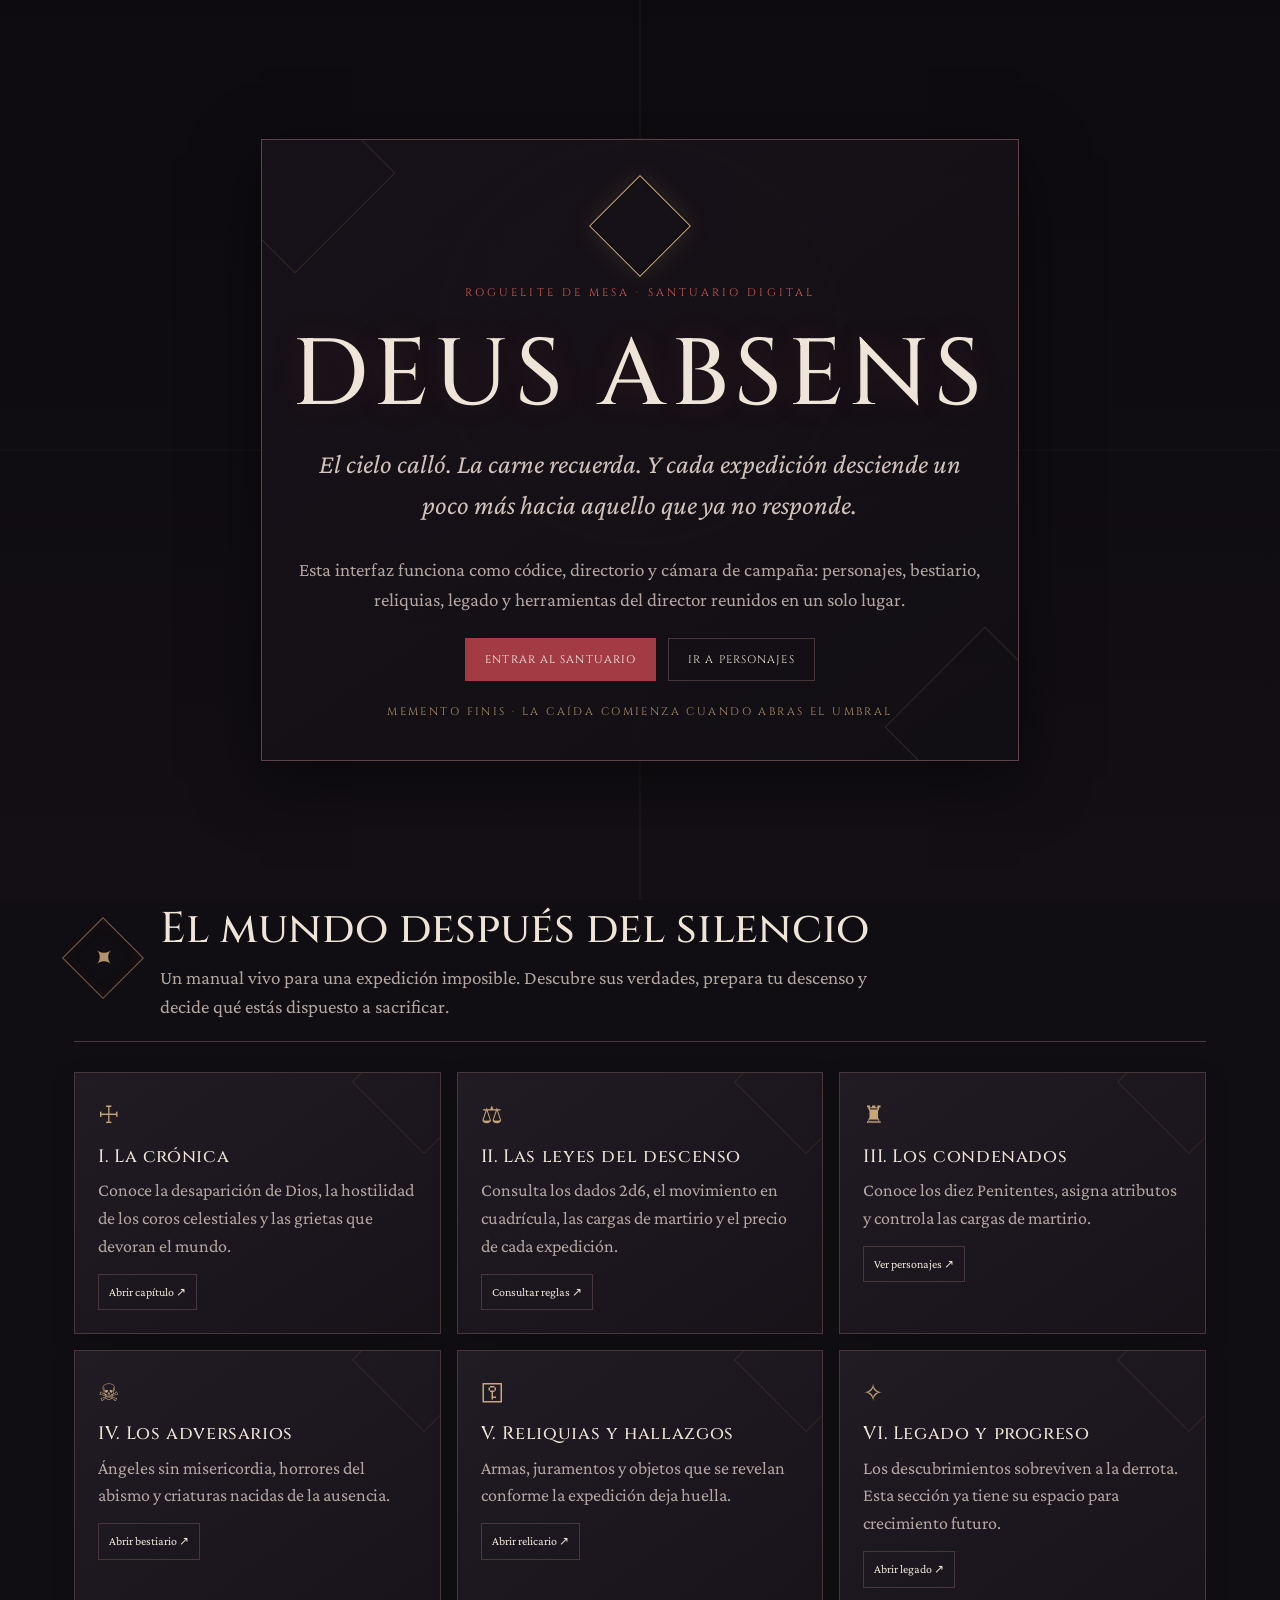
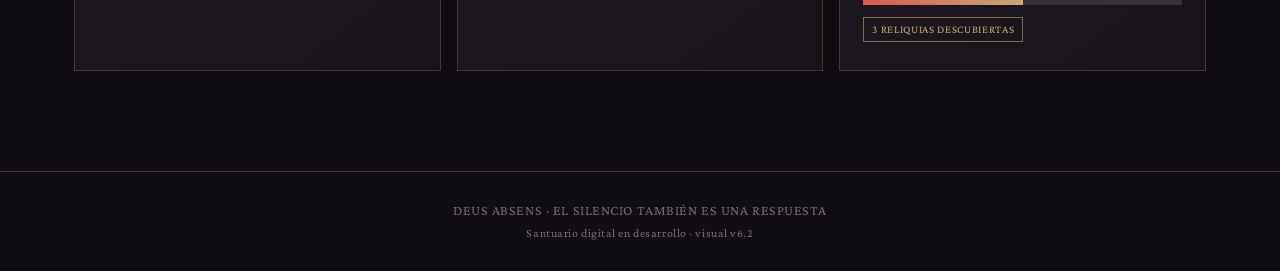
==== index.html @ 13ba9166 "Add files via upload" ====
<!DOCTYPE html>
<html lang="es">
<head>
<meta charset="utf-8">
<meta name="viewport" content="width=device-width, initial-scale=1">
<meta name="theme-color" content="#100e12">
<title>DEUS ABSENS — Santuario digital</title>
<link rel="stylesheet" href="./assets/css/style.css">
</head>
<body>
<div class="splash-gate open" id="splashGate" aria-hidden="false">
  <div class="splash-noise"></div>
  <div class="splash-core">
    <div class="splash-mark">✦</div>
    <div class="eyebrow">Roguelite de mesa · Santuario digital</div>
    <h1>DEUS ABSENS</h1>
    <p class="subtitle">El cielo calló. La carne recuerda. Y cada expedición desciende un poco más hacia aquello que ya no responde.</p>
    <p class="splash-copy">Esta interfaz funciona como códice, directorio y cámara de campaña: personajes, bestiario, reliquias, legado y herramientas del director reunidos en un solo lugar.</p>
    <div class="splash-actions">
      <button class="btn" data-enter-app="inicio">Entrar al santuario</button>
      <button class="btn secondary" data-enter-app="personajes">Ir a personajes</button>
    </div>
    <div class="splash-foot">MEMENTO FINIS · La caída comienza cuando abras el umbral</div>
  </div>
</div>

<header class="topbar">
  <div class="top-inner">
    <a class="brand" href="#" aria-label="Volver al inicio" data-goto="inicio"><span class="brand-mark"><span>✦</span></span> DEUS ABSENS</a>
    <div class="top-meta"><span class="top-pill">Santuario digital</span><span class="top-pill muted-pill">Versión visual v6.2</span></div>
    <nav class="nav" aria-label="Navegación principal">
      <button class="active" data-section="inicio"><span class="nav-glyph" aria-hidden="true">✦</span><span class="nav-label">Inicio</span></button>
      <button data-section="historia"><span class="nav-glyph" aria-hidden="true">❦</span><span class="nav-label">Crónica</span></button>
      <button data-section="reglas"><span class="nav-glyph" aria-hidden="true">⚖</span><span class="nav-label">Reglas</span></button>
      <button data-section="personajes"><span class="nav-glyph" aria-hidden="true">♜</span><span class="nav-label">Personajes</span></button>
      <button data-section="enemigos"><span class="nav-glyph" aria-hidden="true">☠</span><span class="nav-label">Enemigos</span></button>
      <button data-section="expedicion"><span class="nav-glyph" aria-hidden="true">⤳</span><span class="nav-label">Expedición</span></button>
      <button data-section="zonas"><span class="nav-glyph" aria-hidden="true">◇</span><span class="nav-label">Zonas</span></button>
      <button data-section="encuentro"><span class="nav-glyph" aria-hidden="true">⚙</span><span class="nav-label">Director</span></button>
      <button data-section="progreso"><span class="nav-glyph" aria-hidden="true">⟁</span><span class="nav-label">Legado</span></button>
      <button data-section="objetos"><span class="nav-glyph" aria-hidden="true">⚿</span><span class="nav-label">Reliquias</span></button>
      <button data-section="creditos"><span class="nav-glyph" aria-hidden="true">✧</span><span class="nav-label">Créditos</span></button>
    </nav>
  </div>
</header>

<section class="hero" id="hero">
  <div class="sigils"></div>
  <div class="hero-content">
    <div class="eyebrow">Manual de campaña · Roguelite de mesa</div>
    <h1>DEUS ABSENS</h1>
    <p class="subtitle">El cielo ha quedado vacío. El infierno ya no conoce sus fronteras. Y la humanidad todavía se atreve a buscar.</p>
    <div class="hero-rule">✦ &nbsp; MEMENTO FINIS &nbsp; ✦</div>
    <div class="actions">
      <button class="btn" data-goto="historia">Leer la crónica</button>
      <button class="btn secondary" data-goto="personajes">Elegir personaje</button>
    </div>
  </div>
  <div class="hero-panels">
    <div class="hero-panel">
      <span class="tag gold">Estado</span>
      <h3>Manual vivo</h3>
      <p>El santuario digital sigue creciendo: combate, legado, zonas, bestiario y menús estructurales ya tienen un lugar propio.</p>
    </div>
    <div class="hero-panel">
      <span class="tag">En desarrollo</span>
      <h3>Próximos sistemas</h3>
      <p>Progreso por jugador, expediciones, códigos, versiones redimidas, utilidades del director y menú de campaña.</p>
    </div>
  </div>
</section>

<div id="appStatus" class="app-status" role="alert" hidden></div>
<main>
  <section class="section active" id="inicio">
    <div class="section-head"><div><div class="kicker">Antes de descender</div><h2>El mundo después del silencio</h2><p class="lead">Un manual vivo para una expedición imposible. Descubre sus verdades, prepara tu descenso y decide qué estás dispuesto a sacrificar.</p></div></div>
    <div class="grid">
      <article class="card"><div class="symbol">☩</div><h3>I. La crónica</h3><p>Conoce la desaparición de Dios, la hostilidad de los coros celestiales y las grietas que devoran el mundo.</p><button class="small" data-goto="historia">Abrir capítulo ↗</button></article>
      <article class="card"><div class="symbol">⚖</div><h3>II. Las leyes del descenso</h3><p>Consulta los dados 2d6, el movimiento en cuadrícula, las cargas de martirio y el precio de cada expedición.</p><button class="small" data-goto="reglas">Consultar reglas ↗</button></article>
      <article class="card"><div class="symbol">♜</div><h3>III. Los condenados</h3><p>Conoce los diez Penitentes, asigna atributos y controla las cargas de martirio.</p><button class="small" data-goto="personajes">Ver personajes ↗</button></article>
      <article class="card"><div class="symbol">☠</div><h3>IV. Los adversarios</h3><p>Ángeles sin misericordia, horrores del abismo y criaturas nacidas de la ausencia.</p><button class="small" data-goto="enemigos">Abrir bestiario ↗</button></article>
      <article class="card"><div class="symbol">⚿</div><h3>V. Reliquias y hallazgos</h3><p>Armas, juramentos y objetos que se revelan conforme la expedición deja huella.</p><button class="small" data-goto="objetos">Abrir relicario ↗</button></article>
      <article class="card"><div class="symbol">✧</div><h3>VI. Legado y progreso</h3><p>Los descubrimientos sobreviven a la derrota. Esta sección ya tiene su espacio para crecimiento futuro.</p><button class="small" data-goto="progreso">Abrir legado ↗</button><div class="progress-wrap"><div class="progress" id="homeProgress"></div></div><span id="homeProgressText" class="tag gold">0 reliquias descubiertas</span></article>
    </div>
  </section>

  <section class="section" id="historia">
    <div class="section-head"><div><div class="kicker">Capítulo I · La verdad enterrada</div><h2>La crónica de la ausencia</h2><p class="lead">No hubo trompetas. No hubo juicio final. Solo un día en que la plegaria no encontró a nadie al otro lado.</p></div></div>
    <div class="columns">
      <div class="prose">
        <p class="quote">«El cielo no cayó. Simplemente dejó de responder».</p>
        <p>Al principio, los templos siguieron llenos. Las velas ardían, las campanas sonaban y los sacerdotes pronunciaban las mismas palabras de siempre. Pero las respuestas dejaron de llegar. Los milagros se apagaron uno tras otro, como estrellas al amanecer.</p>
        <p>Después vino el odio. Los ángeles, privados de la presencia que daba sentido a su existencia, volvieron sus rostros contra la humanidad. Para ellos, los mortales eran una especie defectuosa: demasiado frágil para custodiar la creación y demasiado orgullosa para aceptar su final.</p>
        <p>Las puertas del Infierno se abrieron en lugares donde la realidad era más débil: bajo hospitales, en criptas olvidadas, en ciudades que habían rezado demasiado tarde. Algo antiguo cruzó el umbral. Algo que no necesitaba permiso.</p>
        <p>Ahora, los supervivientes buscan a Dios. Algunos quieren suplicarle que regrese; otros, exigir respuestas; unos pocos desean ocupar el trono vacío. Nadie sabe si Dios está perdido, muerto, escondido… o si se marchó por voluntad propia.</p>
      </div>
      <aside class="card">
        <div class="kicker">Las tres heridas del mundo</div>
        <h3>El Cielo</h3><p>Los coros celestiales han convertido la obediencia en una forma de exterminio. Su luz revela la culpa y quema la carne.</p>
        <span class="tag">Orden sin piedad</span>
        <hr style="border:0;border-top:1px solid var(--line);margin:20px 0">
        <h3>El Infierno</h3><p>Una frontera rota por la que ascienden pactos, hambre y criaturas que no deberían tener nombre.</p>
        <span class="tag">Hambre sin fondo</span>
        <hr style="border:0;border-top:1px solid var(--line);margin:20px 0">
        <h3>La Tierra</h3><p>Ciudades santificadas por el miedo, caminos que cambian y comunidades obligadas a escoger qué monstruo tolerar.</p>
        <span class="tag gold">Esperanza precaria</span>
      </aside>
    </div>
    <div class="card" style="margin-top:18px"><div class="kicker">La pregunta central</div><h3>¿Qué harás si encuentras a Dios?</h3><p>El manual puede describir el mundo, pero la respuesta pertenece a quienes se atrevan a atravesarlo.</p></div>
  </section>

  <section class="section" id="reglas">
    <div class="section-head"><div><div class="kicker">Capítulo II · Sobrevivir al descenso</div><h2>Reglas fundamentales</h2><p class="lead">Una base táctica para expediciones letales. Aquí se concentran las reglas aprobadas y los sistemas en crecimiento.</p></div></div>
    <ol class="rule-list">
      <li><div><strong>Prepara la expedición.</strong><br><span style="color:var(--muted)">El grupo elige personajes, equipa reliquias disponibles y fija un objetivo para el descenso.</span></div></li>
      <li><div><strong>Explora por etapas.</strong><br><span style="color:var(--muted)">Cada zona presenta un encuentro, una decisión, un hallazgo o una amenaza. El director describe el riesgo antes de pedir una acción.</span></div></li>
      <li><div><strong>Resuelve las acciones.</strong><br><span style="color:var(--muted)">Cuando el resultado sea incierto, utiliza la mecánica de prueba que defina tu mesa. Un fallo debe cambiar la situación: cuesta recursos, atrae enemigos o revela una consecuencia.</span></div></li>
      <li><div><strong>Combate con intención.</strong><br><span style="color:var(--muted)">Inicio → movimiento → acción principal → cierre. Ataques con 2d6, movimiento diagonal 2, Defensa 8 + mitad de CENIZA redondeada hacia arriba.</span></div></li>
      <li><div><strong>Puntos Débiles y búsquedas.</strong><br><span style="color:var(--muted)">Los Puntos Débiles pueden estar ocultos, tener resistencia propia y descubrirse mediante CENIZA o DOGMA.</span></div></li>
      <li><div><strong>Caer no es terminar.</strong><br><span style="color:var(--muted)">Al fracasar una expedición, pueden perderse recursos temporales; los descubrimientos permanentes permanecen desbloqueados para futuras partidas.</span></div></li>
    </ol>
    <div class="grid" style="margin-top:24px">
      <article class="card"><div class="symbol">Ⅰ</div><h3>Una expedición</h3><p>Preparación → exploración → encuentros → jefe o retirada → consecuencias.</p></article>
      <article class="card"><div class="symbol">Ⅱ</div><h3>Progreso persistente</h3><p>Las reliquias descubiertas se registran entre partidas. El menú de Legado servirá como centro de progreso.</p></article>
      <article class="card"><div class="symbol">Ⅲ</div><h3>Decisiones irreversibles</h3><p>Tres Santos apócrifos comienzan sellados. Sus costes de desbloqueo y las versiones redimidas siguen en diseño.</p></article>
    </div>
  </section>

  <section class="section" id="personajes">
    <div class="section-head"><div><div class="kicker">Capítulo III · Los que aún caminan</div><h2>Personajes jugables</h2><p class="lead">Consulta los diez Santos penitentes, distribuye +3, +2, +1 y +0, y controla PV, Estigma y cargas de martirio.</p></div></div>
    <div class="toolbar"><input id="characterSearch" class="search" placeholder="Buscar personaje o habilidad…" aria-label="Buscar personaje"><select id="characterFilter" class="filter" aria-label="Filtrar personajes"><option value="all">Todos</option><option value="available">Desbloqueados</option><option value="locked">Sellados</option><option value="chosen">Personaje elegido</option></select></div>
    <div id="characterSheetPanel"></div>
    <div class="grid" id="characterGrid"></div>
  </section>

  <section class="section" id="enemigos">
    <div class="section-head"><div><div class="kicker">Capítulo IV · El bestiario</div><h2>Los que aguardan</h2><p class="lead">Fichas de enemigos con estadísticas provisionales, ataques simples y múltiples, habilidades y movimiento propio.</p></div></div>
    <div class="toolbar"><input id="enemySearch" class="search" placeholder="Buscar criatura…" aria-label="Buscar enemigo"><select id="enemyFilter" class="filter" aria-label="Filtrar enemigos"><option value="all">Todas las categorías</option><option value="Celestial">Celestiales</option><option value="Infernal">Infernales</option><option value="Umbral">Umbrales</option></select></div>
    <div class="grid" id="enemyGrid"></div>
  </section>

  <section class="section" id="expedicion">
    <div class="section-head"><div><div class="kicker">Capítulo V · Antes de cruzar el umbral</div><h2>Preparar el descenso</h2><p class="lead">Una vista de preparación para reunir a la mesa. El director conserva el control narrativo y los sistemas de campaña aún en desarrollo se distinguen con claridad.</p></div></div>
    <div class="mission-banner" aria-label="Estado de preparación de expedición">
      <div class="mission-heading"><span class="overline">ARCHIVO DE EXPEDICIÓN / 001</span><h3>La víspera del descenso</h3><p>Un grupo, una ruta, un destino incierto. Consulta qué tienes preparado antes de empezar tu sesión física.</p></div>
      <div class="mission-emblem" aria-hidden="true">⤳<small>IN ITINERE</small></div>
    </div>
    <div class="hud-row" aria-label="Resumen de preparación">
      <div class="hud-stat"><span class="hud-icon" aria-hidden="true">♜</span><div><span class="hud-label">Penitente elegido</span><strong id="expSelectedName">Ninguno</strong></div></div>
      <div class="hud-stat"><span class="hud-icon" aria-hidden="true">☠</span><div><span class="hud-label">Enemigos en la mesa</span><strong id="expEnemiesCount">0</strong></div></div>
      <div class="hud-stat"><span class="hud-icon" aria-hidden="true">⚿</span><div><span class="hud-label">Reliquias descubiertas</span><strong id="expLootCount">0</strong></div></div>
    </div>
    <div class="section-two-col">
      <article class="card mission-panel">
        <div class="panel-heading"><span class="tag gold">PASO A PASO</span><h3>Ritual de preparación</h3><p>Accesos directos a las herramientas que ya funcionan.</p></div>
        <div class="ritual-steps">
          <div class="ritual-step"><span class="ritual-index">01</span><div><strong>Elegir Penitente</strong><p>Selecciona tu Santo y prepara los atributos de su ficha.</p></div><button class="small" data-goto="personajes">Personajes ↗</button></div>
          <div class="ritual-step"><span class="ritual-index">02</span><div><strong>Revisar reliquias</strong><p>Consulta los hallazgos desbloqueados en este navegador.</p></div><button class="small" data-goto="objetos">Reliquias ↗</button></div>
          <div class="ritual-step"><span class="ritual-index">03</span><div><strong>Preparar enemigos</strong><p>El director puede añadir criaturas a la mesa y controlar sus PV.</p></div><button class="small" data-goto="encuentro">Director ↗</button></div>
        </div>
      </article>
      <aside class="card mission-panel pending-panel">
        <div class="panel-heading"><span class="tag">EN DISEÑO</span><h3>El mapa aún no está escrito</h3><p>La navegación estructural está lista, pero estos sistemas todavía no ejecutan una expedición.</p></div>
        <div class="pending-line"><span class="pending-mark">◇</span><div><strong>Rutas y eventos</strong><span>Recorridos variables bajo el control del director.</span></div></div>
        <div class="pending-line"><span class="pending-mark">✧</span><div><strong>Encuentros procedurales</strong><span>Selección de enemigos basada en zonas, pendiente de desarrollar.</span></div></div>
        <div class="pending-line"><span class="pending-mark">⟁</span><div><strong>Fin de expedición</strong><span>Recompensas, pérdidas y progresión persistente.</span></div></div>
        <button class="small panel-link" data-goto="zonas">Consultar zonas ↗</button>
      </aside>
    </div>
  </section>


  <section class="section" id="zonas">
    <div class="section-head"><div><div class="kicker">Capítulo VI · Geografía del descenso</div><h2>Zonas</h2><p class="lead">Otro menú estructural listo. Aquí podrás registrar biomas, amenazas, reglas ambientales y enemigos frecuentes por zona.</p></div></div>
    <div class="grid">
      <article class="card placeholder-card"><div class="symbol">◈</div><h3>Primer Umbral</h3><p>Espacios todavía cercanos al mundo humano. Amenazas directas, rutas legibles y horrores apenas revelados.</p><span class="coming-tag">Base conceptual</span></article>
      <article class="card placeholder-card"><div class="symbol">✠</div><h3>Recintos Sacrílegos</h3><p>Templos, hospitales, catacumbas o ruinas consagradas que mezclan lo sagrado con lo corrupto.</p><span class="coming-tag">Base conceptual</span></article>
      <article class="card placeholder-card"><div class="symbol">⬣</div><h3>Profundidades</h3><p>Zonas de mayor dificultad narrativa y táctica, donde las reglas del mundo se deforman.</p><span class="coming-tag">Base conceptual</span></article>
    </div>
  </section>

  <section class="section" id="encuentro">
    <div class="section-head"><div><div class="kicker">Herramientas del director · Prototipo</div><h2>Mesa del director</h2><p class="lead">Una mesa de control manual: añade criaturas desde el bestiario, registra sus PV y consulta sus ataques. El director decide objetivos, movimiento y habilidades.</p></div></div>
    <div class="director-banner">
      <div><span class="overline">ARCHIVO RESTRINGIDO · MESA DE COMBATE</span><h3>La voluntad detrás del velo</h3><p>Los enemigos no se mueven solos. No hay IA ni cálculo de rutas. La web registra sus fichas y PV mientras el director conduce el encuentro.</p></div>
      <span class="director-seal" aria-hidden="true">⚙</span>
    </div>
    <div class="hud-row" aria-label="Estado actual de la mesa">
      <div class="hud-stat"><span class="hud-icon" aria-hidden="true">☠</span><div><span class="hud-label">Criaturas añadidas</span><strong id="dirTotal">0</strong></div></div>
      <div class="hud-stat"><span class="hud-icon" aria-hidden="true">✦</span><div><span class="hud-label">En pie</span><strong id="dirStanding">0</strong></div></div>
      <div class="hud-stat"><span class="hud-icon" aria-hidden="true">✠</span><div><span class="hud-label">PV actuales de la mesa</span><strong id="dirHpTotal">0 / 0</strong></div></div>
    </div>
    <div class="director-toolstrip"><div><strong id="encounterCount">0 criaturas en mesa</strong><p>Valores de combate de prueba. Los cambios se guardan solamente en este navegador.</p></div><button class="btn secondary" data-goto="enemigos">+ Añadir desde el bestiario</button></div>
    <div class="grid encounter-grid" id="encounterList"></div>
  </section>


  <section class="section" id="progreso">
    <div class="section-head"><div><div class="kicker">Capítulo VII · Lo que perdura</div><h2>Archivo de Legado</h2><p class="lead">Lo que el grupo ha descubierto hasta ahora en este navegador. Sin confundir los desbloqueos de prueba con el sistema definitivo de Ecos.</p></div></div>
    <div class="legacy-banner"><span class="overline">REGISTRO DE CAMPAÑA · LOCAL</span><h3>La memoria del santuario</h3><p>Las fichas, el Penitente seleccionado y los hallazgos que registraste se conservan en este dispositivo. Los códigos de campaña y la sincronización aún no están implementados.</p></div>
    <div class="hud-row legacy-hud" aria-label="Datos del legado guardados">
      <div class="hud-stat"><span class="hud-icon" aria-hidden="true">♜</span><div><span class="hud-label">Santos disponibles</span><strong id="legacySaints">7 / 10</strong></div></div>
      <div class="hud-stat"><span class="hud-icon" aria-hidden="true">⚿</span><div><span class="hud-label">Reliquias descubiertas</span><strong id="legacyRelics">0 / 6</strong></div></div>
      <div class="hud-stat"><span class="hud-icon" aria-hidden="true">✦</span><div><span class="hud-label">Ficha activa</span><strong id="legacySelected">Sin elegir</strong></div></div>
    </div>
    <div class="section-two-col">
      <article class="card legacy-panel">
        <div class="panel-heading"><span class="tag gold">REGISTROS DISPONIBLES</span><h3>Descubrimientos del grupo</h3><p>Solo se muestran datos que ya existen en el guardado actual.</p></div>
        <div class="progress-block"><div class="progress-label"><span>Santos desbloqueados</span><strong id="legacySaintsPct">70 %</strong></div><div class="progress-track"><div class="progress-fill" id="legacySaintsBar" style="width:70%"></div></div></div>
        <div class="progress-block"><div class="progress-label"><span>Reliquias descubiertas</span><strong id="legacyRelicsPct">0 %</strong></div><div class="progress-track"><div class="progress-fill" id="legacyRelicsBar" style="width:0%"></div></div></div>
        <div class="panel-actions"><button class="small" data-goto="personajes">Revisar Santos ↗</button><button class="small" data-goto="objetos">Abrir relicario ↗</button></div>
      </article>
      <aside class="card legacy-panel pending-panel">
        <div class="panel-heading"><span class="tag">NO IMPLEMENTADO</span><h3>El legado que vendrá</h3></div>
        <div class="pending-line"><span class="pending-mark">⟁</span><div><strong>Ecos Divinos</strong><span>Recurso de progresión de la campaña.</span></div></div>
        <div class="pending-line"><span class="pending-mark">☷</span><div><strong>Códigos de guardado</strong><span>Importación y exportación para grupos sin servidor.</span></div></div>
        <div class="pending-line"><span class="pending-mark">✧</span><div><strong>Versiones redimidas</strong><span>Evoluciones únicas de los Santos aún por definir.</span></div></div>
        <p class="small-note">Los controles de prueba existentes no descuentan Ecos ni completan estas funciones.</p>
      </aside>
    </div>
  </section>


  <section class="section" id="objetos">
    <div class="section-head"><div><div class="kicker">Capítulo VIII · El relicario</div><h2>Objetos y reliquias</h2><p class="lead">Algunos hallazgos esperan en la oscuridad. Otros solo aparecen cuando el mundo reconoce lo que has hecho.</p></div></div>
    <div class="inventory-note"><strong id="relicCount">0 de 6 reliquias</strong> descubiertas. Los objetos bloqueados muestran una condición narrativa de ejemplo; puedes cambiarla en el código para ajustarla a tu campaña.</div>
    <div class="toolbar"><input id="itemSearch" class="search" placeholder="Buscar reliquia…" aria-label="Buscar objeto"><select id="itemFilter" class="filter" aria-label="Filtrar objetos"><option value="all">Todos los objetos</option><option value="unlocked">Descubiertos</option><option value="locked">Bloqueados</option></select></div>
    <div class="grid" id="itemGrid"></div>
  </section>

  <section class="section" id="creditos">
    <div class="section-head"><div><div class="kicker">Capítulo IX · Quién invocó esto</div><h2>Créditos</h2><p class="lead">Una sección formal para reconocer autoría, construcción técnica y estado actual del proyecto.</p></div></div>
    <div class="columns credits-layout">
      <div class="card">
        <div class="kicker">Autoría del proyecto</div>
        <h3>DEUS ABSENS</h3>
        <p><strong>Concepto, universo y dirección creativa:</strong> Autor del proyecto / mesa de juego.</p>
        <p><strong>Diseño del sistema:</strong> desarrollo iterativo de reglas, balance y prototipado.</p>
        <p><strong>Construcción web:</strong> HTML, CSS y JavaScript vanilla.</p>
      </div>
      <div class="card">
        <div class="kicker">Asistencia y prototipo</div>
        <h3>Santuario digital</h3>
        <p><strong>Apoyo de diseño y estructura:</strong> asistencia conversacional para organización del contenido, documentación y prototipos.</p>
        <p><strong>Fuentes:</strong> Cinzel y Crimson Pro.</p>
        <p><strong>Estado:</strong> manual jugable en desarrollo, con menús estructurales listos para crecer.</p>
      </div>
    </div>
    <div class="grid" style="margin-top:18px">
      <article class="card placeholder-card"><div class="symbol">✦</div><h3>Agradecimientos</h3><p>Espacio listo para incluir colaboradores de arte, pruebas, narrativa, comunidad y dirección de juego.</p></article>
      <article class="card placeholder-card"><div class="symbol">⚙</div><h3>Versión del proyecto</h3><p>Visual UI v6.2 · interfaz optimizada, paneles de expedición, legado y dirección de juego.</p></article>
      <article class="card placeholder-card"><div class="symbol">☉</div><h3>Notas</h3><p>Puedes reemplazar fácilmente estos textos por nombres reales cuando quieras publicar una versión más formal.</p></article>
    </div>
  </section>
</main>

<footer class="footer">DEUS ABSENS · EL SILENCIO TAMBIÉN ES UNA RESPUESTA<br><span style="font-size:12px">Santuario digital en desarrollo · visual v6.2</span></footer>

<div class="modal-backdrop" id="modalBackdrop" role="dialog" aria-modal="true" aria-labelledby="modalTitle">
  <div class="modal"><div class="kicker" id="modalKicker">Decisión</div><h3 id="modalTitle">Confirmar</h3><div id="modalBody"></div><div class="modal-actions" id="modalActions"></div></div>
</div>
<div class="toast" id="toast" role="status" aria-live="polite"></div>

<script type="module" src="./assets/js/app.js"></script>
</body>
</html>
---- assets/css/style.css ----
@import url('https://fonts.googleapis.com/css2?family=Cinzel:wght@400;500;600;700;800&family=Crimson+Pro:wght@300;400;500;600&display=swap');
:root{
  --bg:#100e12;
  --bg2:#171219;
  --panel:#19151b;
  --panel2:#211b23;
  --panel3:#261e28;
  --ink:#eee5d8;
  --muted:#b4a6a2;
  --soft:#d9cbc4;
  --red:#a33c42;
  --red2:#d45b55;
  --red3:#7f2832;
  --gold:#c7a779;
  --line:#49363a;
  --line2:#6a4c51;
  --shadow:0 18px 60px #0008;
  --glow:0 0 30px #a33c4233;
}
*{box-sizing:border-box}
html{scroll-behavior:smooth}
body{margin:0;background:var(--bg);color:var(--ink);font-family:'Crimson Pro',Georgia,serif;font-size:19px;line-height:1.55;overflow-x:hidden}
body::before{content:"";position:fixed;inset:0;pointer-events:none;z-index:-3;background:
  radial-gradient(ellipse at 50% 0%,#4c252b35,transparent 55%),
  radial-gradient(ellipse at 80% 20%,#6e31401a,transparent 35%),
  linear-gradient(#100e12ef,#100e12f8),
  repeating-linear-gradient(135deg,#ffffff08 0 1px,transparent 1px 6px);
  opacity:.97}
body::after{content:"";position:fixed;inset:0;pointer-events:none;z-index:-2;background:radial-gradient(circle at center,transparent 35%,#05040688 100%)}
button,a{font:inherit}
button{cursor:pointer}
a{color:inherit;text-decoration:none}

/* Splash / gate */
.splash-gate{position:fixed;inset:0;z-index:120;display:grid;place-items:center;padding:24px;background:linear-gradient(180deg,#0d0b0f 0%,#130f15 100%);opacity:0;visibility:hidden;transition:opacity .55s ease,visibility .55s ease}
.splash-gate.open{opacity:1;visibility:visible}
.splash-gate.closing{opacity:0;visibility:hidden}
.splash-noise{position:absolute;inset:0;background:
  radial-gradient(circle at 50% 38%,#a33c4218 0 18%,transparent 24%),
  radial-gradient(circle at 50% 38%,transparent 0 23%,#c7a77915 23.4% 23.8%,transparent 24.2%),
  linear-gradient(90deg,transparent 49.9%,#c7a77918 50%,transparent 50.1%),
  linear-gradient(0deg,transparent 49.9%,#c7a77918 50%,transparent 50.1%);
  opacity:.75;animation:pulseSigil 12s linear infinite}
.splash-core{position:relative;max-width:860px;text-align:center;padding:50px 30px 40px;border:1px solid #5d4347;background:linear-gradient(145deg,#171219ee,#120f14d8);box-shadow:var(--shadow);overflow:hidden}
.splash-core::before,.splash-core::after{content:"";position:absolute;border:1px solid #c7a77924;pointer-events:none}
.splash-core::before{width:140px;height:140px;left:-38px;top:-38px;transform:rotate(45deg)}
.splash-core::after{width:140px;height:140px;right:-38px;bottom:-38px;transform:rotate(45deg)}
.splash-mark{width:72px;height:72px;border:1px solid var(--gold);display:grid;place-items:center;margin:0 auto 22px;transform:rotate(45deg);color:var(--gold);font-size:26px;box-shadow:0 0 0 1px #000 inset,0 0 26px #c7a77924}
.splash-mark::before{content:"✦";transform:rotate(-45deg)}
.splash-mark{font-size:0}
.splash-copy{max-width:690px;margin:0 auto;color:var(--muted)}
.splash-actions{display:flex;justify-content:center;gap:12px;flex-wrap:wrap;margin-top:24px}
.splash-foot{margin-top:22px;font-family:Cinzel,serif;font-size:11px;letter-spacing:.22em;text-transform:uppercase;color:var(--gold);opacity:.85}

@keyframes pulseSigil{0%,100%{transform:scale(1);opacity:.72}50%{transform:scale(1.02);opacity:.92}}

.topbar{position:sticky;top:0;z-index:60;background:#100e12f2;border-bottom:1px solid var(--line);backdrop-filter:blur(14px)}
.top-inner{max-width:1320px;margin:auto;padding:13px 24px;display:flex;align-items:center;justify-content:space-between;gap:18px;flex-wrap:wrap}
.brand{font-family:Cinzel,serif;letter-spacing:.16em;font-size:15px;font-weight:700;display:flex;align-items:center;gap:12px;white-space:nowrap}
.brand-mark{width:28px;height:28px;border:1px solid var(--gold);display:grid;place-items:center;color:var(--gold);transform:rotate(45deg);font-size:13px;transition:transform .3s ease}
.brand:hover .brand-mark{transform:rotate(45deg) scale(1.06)}
.brand-mark span{transform:rotate(-45deg)}
.top-meta{display:flex;gap:8px;flex-wrap:wrap;align-items:center}
.top-pill{display:inline-flex;align-items:center;padding:6px 10px;border:1px solid #6a4c51;background:#ffffff06;color:var(--gold);font:10px Cinzel,serif;letter-spacing:.14em;text-transform:uppercase}
.muted-pill{color:var(--muted)}
.nav{display:flex;gap:6px;flex-wrap:wrap;justify-content:flex-end}
.nav button{position:relative;background:transparent;border:1px solid transparent;color:var(--muted);padding:8px 11px;font-family:Cinzel,serif;font-size:10px;letter-spacing:.09em;text-transform:uppercase;transition:.2s}
.nav button::after{content:"";position:absolute;left:10px;right:10px;bottom:3px;height:1px;background:var(--gold);transform:scaleX(0);transform-origin:center;transition:transform .22s ease;opacity:.8}
.nav button:hover,.nav button.active{color:var(--ink);border-color:var(--line);background:#ffffff08}
.nav button:hover::after,.nav button.active::after{transform:scaleX(1)}

.hero{min-height:640px;display:grid;place-items:center;text-align:center;padding:90px 24px 70px;position:relative;overflow:hidden;border-bottom:1px solid var(--line)}
.hero::before,.hero::after{content:"";position:absolute;left:50%;top:42%;border:1px solid #a33c4244;border-radius:50%;transform:translate(-50%,-50%);pointer-events:none}
.hero::before{width:min(80vw,760px);aspect-ratio:1}
.hero::after{width:min(62vw,560px);aspect-ratio:1;border-style:dashed;opacity:.65}
.sigils{position:absolute;inset:0;opacity:.22;pointer-events:none;background:
  radial-gradient(circle at 50% 42%,transparent 0 20%,#a33c4210 20.2% 20.4%,transparent 20.6%),
  linear-gradient(90deg,transparent 49.9%,#c7a77925 50%,transparent 50.1%),
  linear-gradient(0deg,transparent 49.9%,#c7a77925 50%,transparent 50.1%);
  animation:pulseSigil 15s linear infinite}
.hero-content{position:relative;z-index:1;max-width:820px}
.hero-panels{position:relative;z-index:1;max-width:1120px;width:100%;display:grid;grid-template-columns:repeat(2,minmax(0,1fr));gap:16px;margin-top:38px}
.hero-panel{background:linear-gradient(145deg,#201922cc,#151116dd);border:1px solid var(--line);padding:18px 20px;text-align:left;box-shadow:0 10px 24px #0003}
.hero-panel h3{margin:8px 0 8px;font-size:18px}
.hero-panel p{color:var(--muted);margin:0;font-size:17px}
.eyebrow{font-family:Cinzel,serif;color:var(--red2);font-size:11px;letter-spacing:.28em;text-transform:uppercase}
h1,h2,h3{font-family:Cinzel,serif;font-weight:500;line-height:1.18}
h1{font-size:clamp(43px,8vw,94px);letter-spacing:.06em;margin:20px 0 12px;text-shadow:var(--glow)}
.subtitle{font-size:clamp(20px,2.6vw,27px);color:#d2c2bc;font-style:italic;max-width:680px;margin:0 auto 28px}
.hero-rule{display:flex;align-items:center;gap:16px;justify-content:center;color:var(--gold);font-size:14px;letter-spacing:.2em}
.hero-rule:before,.hero-rule:after{content:"";width:58px;height:1px;background:var(--gold);opacity:.6}
.actions{display:flex;gap:12px;justify-content:center;flex-wrap:wrap;margin-top:28px}
.btn{padding:12px 19px;border:1px solid var(--red);background:var(--red);color:#fff7f0;font-family:Cinzel,serif;text-transform:uppercase;font-size:11px;letter-spacing:.1em;transition:.22s ease, box-shadow .22s ease}
.btn:hover{background:#bd4b4d;transform:translateY(-2px);box-shadow:0 10px 18px #0003}
.btn.secondary{background:transparent;border-color:var(--line);color:var(--ink)}
.btn.secondary:hover{border-color:var(--gold);color:var(--gold);background:#ffffff05}

main{max-width:1180px;margin:auto;padding:48px 24px 100px}
.section{display:none;animation:fade .38s ease}
.section.active{display:block}
@keyframes fade{from{opacity:0;transform:translateY(8px)}to{opacity:1;transform:none}}
.section-head{margin-bottom:30px;border-bottom:1px solid var(--line);padding-bottom:20px;display:flex;justify-content:space-between;gap:20px;align-items:end}
.kicker{color:var(--red2);font-family:Cinzel,serif;font-size:10px;letter-spacing:.2em;text-transform:uppercase}
h2{font-size:clamp(29px,4vw,43px);margin:7px 0 8px}
.lead{color:var(--muted);max-width:720px;margin:0}
.grid{display:grid;grid-template-columns:repeat(3,minmax(0,1fr));gap:16px}
.card{background:linear-gradient(145deg,#211b23,#171319);border:1px solid var(--line);padding:23px;position:relative;overflow:hidden;box-shadow:0 8px 25px #0002;transition:transform .22s ease,border-color .22s ease,box-shadow .22s ease}
.card:hover{transform:translateY(-3px);border-color:#73545a;box-shadow:0 16px 35px #0003}
.card::after{content:"";position:absolute;right:-35px;top:-42px;width:100px;height:100px;border:1px solid #c7a7791e;transform:rotate(45deg);pointer-events:none}
.card h3{font-size:18px;margin:0 0 10px;letter-spacing:.035em}.card p{color:var(--muted);margin:0 0 13px;font-size:18px}
.card .symbol{color:var(--gold);font-size:24px;margin-bottom:12px}
.tag{display:inline-block;border:1px solid #6b4a4d;color:#e1a5a0;padding:3px 8px;font-size:11px;letter-spacing:.06em;text-transform:uppercase;margin:0 5px 5px 0}
.tag.gold{border-color:#806a4c;color:var(--gold)}
.coming-tag{display:inline-block;border:1px dashed #806a4c;color:var(--gold);padding:6px 10px;font-family:Cinzel,serif;font-size:10px;letter-spacing:.14em;text-transform:uppercase;background:#ffffff04}
.placeholder-card{min-height:220px}
.columns{display:grid;grid-template-columns:1.15fr .85fr;gap:20px}
.credits-layout{align-items:start}
.prose{background:#171319;border-left:2px solid var(--red);padding:25px 28px}.prose p{margin:0 0 15px}.prose p:last-child{margin-bottom:0}
.quote{font-size:25px;line-height:1.4;font-style:italic;color:#e0c9c2}
.rule-list{counter-reset:rules;list-style:none;padding:0;margin:0}
.rule-list li{counter-increment:rules;padding:15px 0;border-bottom:1px solid #49363a77;display:grid;grid-template-columns:35px 1fr;gap:12px}
.rule-list li:before{content:"0" counter(rules);font-family:Cinzel,serif;color:var(--red2);font-size:12px;padding-top:5px}
.toolbar{display:flex;gap:10px;flex-wrap:wrap;margin-bottom:20px;align-items:center}
.search{background:#171319;border:1px solid var(--line);padding:11px 13px;color:var(--ink);min-width:220px;flex:1;outline:none}
.search:focus{border-color:var(--gold)}
.filter{background:#171319;color:var(--muted);border:1px solid var(--line);padding:10px 12px}
.character-card{display:flex;flex-direction:column;min-height:320px}.character-top{display:flex;justify-content:space-between;align-items:start;gap:12px}.crest{width:56px;height:68px;display:grid;place-items:center;border:1px solid #8d5556;color:var(--red2);font-size:25px;clip-path:polygon(50% 0,100% 20%,88% 78%,50% 100%,12% 78%,0 20%)}
.stats{display:flex;gap:7px;flex-wrap:wrap;margin:8px 0 14px}.stat{background:#100e12;padding:5px 8px;border:1px solid #49363a;color:#d9c9c2;font-size:14px}
.card-bottom{margin-top:auto;padding-top:12px;display:flex;gap:8px;flex-wrap:wrap}
button.small{background:transparent;border:1px solid var(--line);color:var(--ink);padding:8px 10px;font-size:12px;transition:.18s ease}
.small:hover{border-color:var(--gold);color:var(--gold);background:#ffffff04}.small:disabled{opacity:.35;cursor:not-allowed}
.locked{filter:grayscale(.8);opacity:.68}.locked .symbol{color:#776c71}
.locked-note{color:var(--red2);font-family:Cinzel,serif;font-size:10px;letter-spacing:.1em;text-transform:uppercase}
.progress-wrap{height:5px;background:#3b3036;margin:12px 0 7px}.progress{height:100%;background:linear-gradient(90deg,var(--red2),var(--gold));width:0;transition:width .3s}
.inventory-note{padding:14px 17px;border:1px dashed var(--line);color:var(--muted);margin-bottom:20px;background:#ffffff03}
.footer{border-top:1px solid var(--line);text-align:center;padding:28px 20px;color:#786b70;font-size:14px;letter-spacing:.04em}
.modal-backdrop{position:fixed;inset:0;background:#000b;z-index:110;display:none;place-items:center;padding:20px}.modal-backdrop.open{display:grid}
.modal{width:min(720px,100%);background:#19151b;border:1px solid var(--gold);padding:28px;box-shadow:var(--shadow);max-height:90vh;overflow:auto}.modal h3{font-size:24px;margin:0 0 12px}.modal p{color:var(--muted)}.modal-actions{display:flex;gap:10px;flex-wrap:wrap;margin-top:20px}
.toast{position:fixed;bottom:20px;left:50%;transform:translate(-50%,20px);opacity:0;pointer-events:none;background:#211b23;border:1px solid var(--gold);padding:12px 18px;z-index:115;transition:.25s;box-shadow:var(--shadow)}.toast.show{opacity:1;transform:translate(-50%,0)}
.empty{grid-column:1/-1;color:var(--muted);border:1px dashed var(--line);padding:28px;text-align:center}

/* Mensaje visible en caso de fallo al cargar los catálogos */
.app-status{max-width:1180px;margin:16px auto;padding:16px 24px;border:1px solid var(--red);background:var(--panel);color:var(--ink)}
.app-status[hidden]{display:none}

/* Fichas */
.sheet-panel{background:linear-gradient(155deg,#241b22,#151116);border:1px solid #836247;padding:22px 25px;margin-bottom:23px;box-shadow:0 12px 28px #0004}
.sheet-header{display:flex;gap:16px;align-items:flex-start;justify-content:space-between}.sheet-header h3{font-size:26px;margin:5px 0}.sheet-header p{color:var(--muted);margin:0 0 13px}
.attributes{display:grid;grid-template-columns:repeat(4,minmax(0,1fr));gap:8px;margin:12px 0}
.attribute{background:#100e12;border:1px solid var(--line);padding:9px;display:flex;align-items:center;flex-direction:column;gap:2px}.attribute small{font:10px Cinzel,serif;color:var(--muted)}.attribute strong{font:26px Cinzel,serif;color:var(--gold)}
.sheet-stats{gap:8px;margin:13px 0}.sheet-stats .stat{font-size:16px}
.martyr-block{border-top:1px solid var(--line);padding:12px 0}.martyr-block p{margin:6px 0}
.martyr-count{color:var(--gold)}.fine-print{font-size:14px!important;line-height:1.45}.muted{color:var(--muted)!important}
.character-card,.enemy-card,.encounter-card{min-height:0}.character-card p,.enemy-card p{font-size:16px;line-height:1.45}
.attribute-form{display:grid;grid-template-columns:repeat(2,minmax(0,1fr));gap:12px;margin:16px 0}
.attribute-form label{display:grid;gap:6px;font-family:Cinzel,serif;font-size:12px;color:var(--gold)}
.attribute-form select{background:#100e12;color:var(--ink);border:1px solid var(--line);padding:10px;font:18px Georgia,serif}
.detail-sheet h4{font:14px Cinzel,serif;color:var(--gold);margin:18px 0 7px}.detail-sheet p{margin:6px 0 11px;line-height:1.5}
.encounter-card small{font-family:Georgia,serif;color:var(--muted);font-size:13px}

@media(max-width:980px){
  .hero-panels{grid-template-columns:1fr}
  .top-inner{align-items:flex-start}
}
@media(max-width:850px){
  .grid{grid-template-columns:repeat(2,minmax(0,1fr))}
  .columns{grid-template-columns:1fr}
  .top-inner{flex-direction:column}
  .nav{justify-content:flex-start}
  .hero{min-height:560px}
}
@media(max-width:560px){
  .grid{grid-template-columns:1fr}
  main{padding:34px 16px 70px}
  .hero{padding:75px 18px 58px}
  .section-head{display:block}
  .nav button{padding:7px 8px;font-size:9px}
  .card{padding:20px}
  .attributes{grid-template-columns:repeat(2,minmax(0,1fr))}
  .sheet-header{flex-wrap:wrap}
  .sheet-panel{padding:16px}
  .attribute-form{grid-template-columns:1fr}
  .splash-core{padding:36px 18px 30px}
}


/* DEUS ABSENS v6.1 · Códices de los Santos, símbolos y transiciones */
.nav button{display:inline-flex;align-items:center;gap:7px}
.nav-glyph{color:var(--gold);font-size:16px;line-height:1;min-width:14px;text-align:center;opacity:.75;transition:transform .25s ease,color .25s ease}
.nav button:hover .nav-glyph,.nav button.active .nav-glyph{color:#eed2a3;opacity:1;transform:rotate(-8deg) scale(1.13)}
.nav button.active{border-color:#8a655e}
.section-head{position:relative;isolation:isolate;padding-left:86px;min-height:89px;align-items:center}
.section-head::before{content:'✦';position:absolute;left:0;top:50%;transform:translateY(-55%) rotate(45deg);height:56px;width:56px;display:grid;place-items:center;border:1px solid #876957;color:var(--gold);font:27px Cinzel,serif;opacity:.88;box-shadow:inset 0 0 15px #a33c4212}
#historia .section-head::before{content:'❦'}#reglas .section-head::before{content:'⚖'}#personajes .section-head::before{content:'♜'}
#enemigos .section-head::before{content:'☠'}#expedicion .section-head::before{content:'⤳'}#zonas .section-head::before{content:'◇'}
#encuentro .section-head::before{content:'⚙'}#progreso .section-head::before{content:'⟁'}#objetos .section-head::before{content:'⚿'}#creditos .section-head::before{content:'✧'}
/* Lightweight, progressive-enhancement transitions; fallback is existing section fade. */
@keyframes pageVeilOut{from{opacity:1;filter:blur(0)}to{opacity:0;filter:blur(3px)}}
@keyframes pageVeilIn{from{opacity:0;filter:blur(4px)}to{opacity:1;filter:blur(0)}}
::view-transition-old(root){animation:.14s ease-in both pageVeilOut}
::view-transition-new(root){animation:.34s ease-out both pageVeilIn}
.section.active{animation:codexReveal .4s cubic-bezier(.2,.75,.2,1) both}
@keyframes codexReveal{from{opacity:0;transform:translateY(12px)}to{opacity:1;transform:translateY(0)}}
#characterGrid{grid-template-columns:repeat(3,minmax(0,1fr));gap:19px}
.codex-card{--santo-ink:#b44b50;min-height:520px;display:flex;flex-direction:column;isolation:isolate;overflow:hidden;padding:21px 21px 20px;background:linear-gradient(162deg,#271a24 0%,#1a141c 50%,#130f15 100%);border:1px solid #6c4548;box-shadow:0 14px 32px #0004, inset 0 0 35px #a33c4206}
.codex-card::before{content:'';position:absolute;inset:7px;border:1px solid #9a786031;pointer-events:none;z-index:-1}
.codex-card::after{content:'';position:absolute;inset:auto -100px -130px -100px;height:230px;width:auto;transform:none;background:radial-gradient(ellipse at center,#7d39451c,transparent 62%);border:0;border-radius:50%;pointer-events:none;z-index:-1}
.codex-card:hover{transform:translateY(-7px);border-color:#b18c67;box-shadow:0 20px 42px #0008,0 0 0 1px #8c616130}
.codex-card.codex-selected{border-color:#d0a977;box-shadow:0 0 0 1px #d0a9775b,0 15px 45px #0007}
.codex-card.locked{filter:grayscale(.55);opacity:.82}
.codex-card.locked:hover{filter:grayscale(.25);opacity:.97}
.codex-card[data-sanctum="santa-lucia"]{--santo-ink:#b3a0bc}
.codex-card[data-sanctum="san-erasmo"]{--santo-ink:#b79a64}
.codex-card[data-sanctum="santa-magdalena"]{--santo-ink:#a676a1}
.codex-card[data-sanctum="san-lorenzo"]{--santo-ink:#c6a365}
.codex-card[data-sanctum="san-bartolome"]{--santo-ink:#7c9a9d}
.codex-card[data-sanctum="san-simeon"]{--santo-ink:#9f9b8b}
.codex-card[data-sanctum="san-judas-tadeo"]{--santo-ink:#a4aaa6}
.codex-card[data-sanctum="santa-juana"]{--santo-ink:#d9b7a4}
.codex-card[data-sanctum="san-lazaro"]{--santo-ink:#829b82}
.codex-topline{display:flex;justify-content:space-between;align-items:center;gap:8px;font-family:Cinzel,serif;font-size:9px;letter-spacing:.14em;text-transform:uppercase;color:#bdacaa}
.codex-index{color:var(--gold)}.codex-seal{color:var(--santo-ink);text-align:right}
.codex-emblem{height:130px;margin:6px 0 8px;display:grid;place-items:center;position:relative}
.codex-emblem::before,.codex-emblem::after{content:'';position:absolute;height:1px;width:90px;background:linear-gradient(90deg,transparent,#b2936a7e,transparent);top:50%}
.codex-emblem::before{right:calc(50% + 72px)}
.codex-emblem::after{left:calc(50% + 72px)}
.codex-emblem-ring{position:absolute;width:114px;height:114px;border:1px solid color-mix(in srgb,var(--santo-ink) 55%, transparent);border-radius:50%;box-shadow:0 0 0 6px #ffffff03,inset 0 0 25px #b44b5010;transition:transform .7s ease}
.codex-emblem-ring::before{content:'';position:absolute;inset:10px;border:1px dashed #bfa0773b;border-radius:50%}
.codex-emblem-ring::after{content:'';position:absolute;left:50%;top:50%;width:78px;height:78px;transform:translate(-50%,-50%) rotate(45deg);border:1px solid #b48e6840}
.codex-card:hover .codex-emblem-ring{transform:rotate(17deg)}
.codex-emblem-ornament{font-family:Georgia,serif;font-size:56px;color:var(--santo-ink);line-height:1;text-shadow:0 0 30px color-mix(in srgb,var(--santo-ink) 35%, transparent)}
.codex-emblem-star{position:absolute;bottom:0;font-size:13px;color:var(--gold)}
.codex-heading{text-align:center}
.codex-heading .codex-sin{display:block;color:var(--santo-ink);font-family:Cinzel,serif;font-size:10px;letter-spacing:.12em;text-transform:uppercase}
.codex-heading h3{font-size:clamp(18px,1.6vw,22px);line-height:1.25;margin:8px 0;letter-spacing:.025em}
.codex-role{font-size:14px!important;margin:0!important;line-height:1.3!important;color:#c7aba7!important;min-height:38px}
.codex-quote{color:#d5c4b9!important;text-align:center;font-size:16px!important;font-style:italic;line-height:1.35!important;margin:14px 0 11px!important;min-height:43px}
.codex-rule{display:flex;align-items:center;justify-content:center;gap:12px;color:var(--gold);font-size:12px;margin:1px 0 10px}
.codex-rule::before,.codex-rule::after{content:'';width:45px;height:1px;background:linear-gradient(90deg,transparent,#b59569)}
.codex-rule::after{transform:rotate(180deg)}
.codex-metrics{display:grid;grid-template-columns:repeat(4,minmax(0,1fr));gap:6px;margin:0 0 14px}
.codex-metrics>span{display:flex;flex-direction:column;align-items:center;justify-content:center;gap:3px;padding:8px 2px;background:#0d0b11aa;border:1px solid #5b3f42}
.codex-metrics small{font:9px Cinzel,serif;color:#a89992;letter-spacing:.04em}
.codex-metrics strong{font:17px Cinzel,serif;color:#f0e5d8}
.codex-traits{display:grid;gap:6px;margin:0 0 15px}
.codex-traits p{display:grid;gap:2px;font-size:14px!important;margin:0!important;line-height:1.35!important}
.codex-traits strong{color:var(--gold);font:10px Cinzel,serif;letter-spacing:.06em;text-transform:uppercase}
.codex-traits span{color:#cfc1bb}
.codex-actions{padding-top:13px;margin-top:auto;border-top:1px solid #5a3c4173;align-items:center}
.codex-actions .small{font-family:Cinzel,serif;text-transform:uppercase;letter-spacing:.04em;font-size:10px}
.codex-action-primary{border-color:#957454!important;color:#e9cc9f!important;background:#c7a7790a!important}
.codex-action-primary:hover{background:#c7a77924!important}
.codex-active-sheet{position:relative;overflow:hidden;border:1px solid #a58059}
.codex-active-sheet::before{content:'✦';position:absolute;right:-15px;top:-55px;font:230px Cinzel,serif;line-height:1;color:#a3804310;pointer-events:none}
.codex-active-sheet .attributes,.codex-active-sheet .sheet-stats,.codex-active-sheet .martyr-block,.codex-active-sheet .card-bottom{position:relative}
.codex-detail-intro{display:flex;align-items:center;gap:16px;border-bottom:1px solid #765759;padding:0 0 16px;margin-bottom:18px}
.codex-detail-emblem{width:72px;height:72px;flex:0 0 auto;border:1px solid #927057;border-radius:50%;display:grid;place-items:center;font:35px Georgia,serif;color:var(--gold);box-shadow:inset 0 0 20px #a33c421c}
.codex-detail-class{font:14px Cinzel,serif;color:var(--soft)!important;margin:7px 0 0!important}
.lore-block{padding:13px 18px 12px;background:linear-gradient(145deg,#2b1e28,#18131a);border-left:2px solid #a57b55;box-shadow:inset 0 0 0 1px #ffffff05}
.lore-block .lore-paragraph{font-size:18px;line-height:1.6;margin:0 0 17px;color:#dbcdc5}
.lore-block .lore-paragraph:last-child{margin-bottom:3px}
.lore-quote{text-align:center;font-style:italic;font-size:21px!important;color:#e6c49f!important;padding:4px 0 15px;border-bottom:1px solid #7c5b534d;margin:0 0 17px!important}
.codex-detail-tags{margin-top:15px}
.detail-sheet h4{border-left:2px solid var(--gold);padding-left:10px;letter-spacing:.04em}
button:focus-visible,a:focus-visible,select:focus-visible,input:focus-visible{outline:2px solid #eac48f;outline-offset:3px}
@media(max-width:1050px){#characterGrid{grid-template-columns:repeat(2,minmax(0,1fr))}}
@media(max-width:700px){.section-head{padding-left:69px}.section-head::before{width:44px;height:44px;font-size:22px}}
@media(max-width:620px){#characterGrid{grid-template-columns:1fr}.codex-card{min-height:0}.codex-role,.codex-quote{min-height:0}.nav-glyph{font-size:14px}.section-head{padding-left:60px}.section-head::before{width:38px;height:38px;font-size:20px}}
@media(prefers-reduced-motion: reduce){*,*::before,*::after{scroll-behavior:auto!important;animation-duration:.01ms!important;animation-iteration-count:1!important;transition-duration:.01ms!important}::view-transition-old(root),::view-transition-new(root){animation:none!important}}
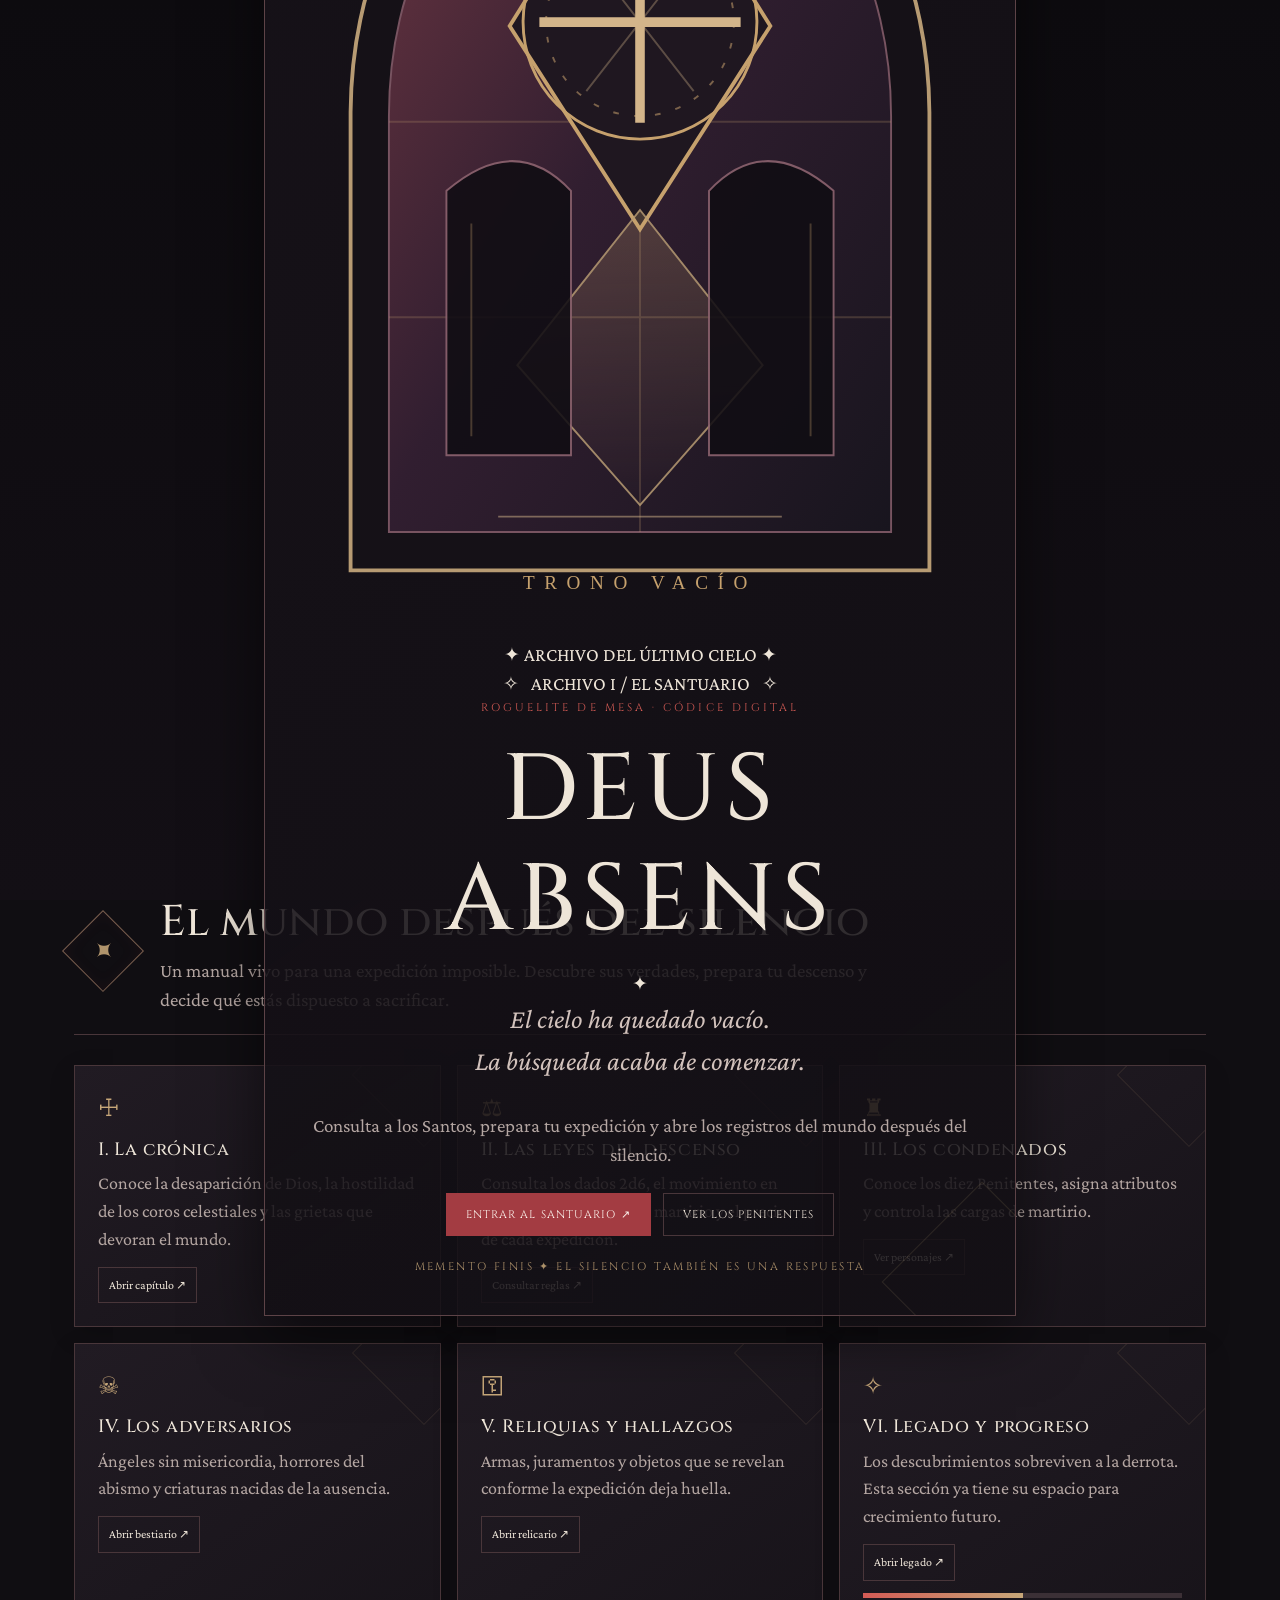
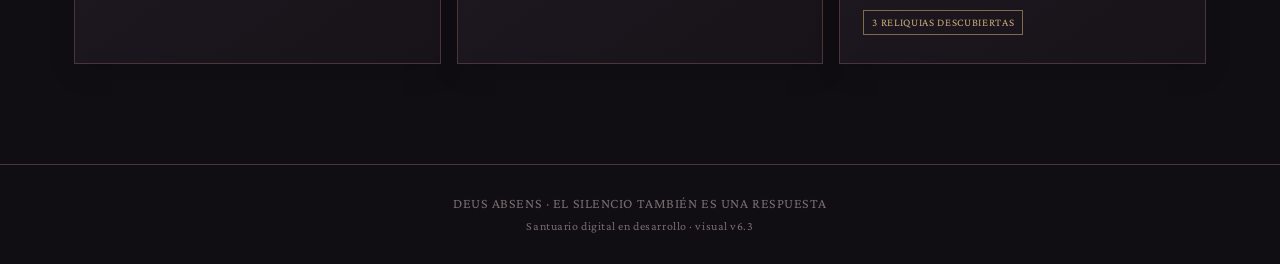
==== commit 3a79c36f: "Add files via upload" ====
--- a/index.html
+++ b/index.html
@@ -9,25 +9,50 @@
 </head>
 <body>
 <div class="splash-gate open" id="splashGate" aria-hidden="false">
-  <div class="splash-noise"></div>
   <div class="splash-core">
-    <div class="splash-mark">✦</div>
-    <div class="eyebrow">Roguelite de mesa · Santuario digital</div>
-    <h1>DEUS ABSENS</h1>
-    <p class="subtitle">El cielo calló. La carne recuerda. Y cada expedición desciende un poco más hacia aquello que ya no responde.</p>
-    <p class="splash-copy">Esta interfaz funciona como códice, directorio y cámara de campaña: personajes, bestiario, reliquias, legado y herramientas del director reunidos en un solo lugar.</p>
-    <div class="splash-actions">
-      <button class="btn" data-enter-app="inicio">Entrar al santuario</button>
-      <button class="btn secondary" data-enter-app="personajes">Ir a personajes</button>
-    </div>
-    <div class="splash-foot">MEMENTO FINIS · La caída comienza cuando abras el umbral</div>
+    <div class="splash-art" aria-hidden="true">
+      <svg viewBox="0 0 360 520" xmlns="http://www.w3.org/2000/svg" focusable="false">
+        <defs>
+          <linearGradient id="vitraux" x1="0" y1="0" x2="1" y2="1"><stop stop-color="#713843"/><stop offset="0.48" stop-color="#311e30"/><stop offset="1" stop-color="#18151e"/></linearGradient>
+          <linearGradient id="ray" x1="0" y1="0" x2="0" y2="1"><stop stop-color="#c6a16d" stop-opacity=".28"/><stop offset="1" stop-color="#c6a16d" stop-opacity="0"/></linearGradient>
+        </defs>
+        <path d="M180 19Q330 109 331 249V488H29V249Q30 109 180 19Z" fill="#151117" stroke="#b79b73" stroke-width="2"/>
+        <path d="M180 44Q311 125 311 251V468H49V251Q49 125 180 44Z" fill="url(#vitraux)" stroke="#785461"/>
+        <path d="M180 44V468M49 254H311M49 356H311" stroke="#bd996d" opacity=".24"/>
+        <path d="M180 95L248 204L180 310L112 204Z" fill="#1f1720" stroke="#c6a16d" stroke-width="2"/>
+        <circle cx="180" cy="202" r="61" stroke="#c6a16d" fill="none" stroke-width="1.5"/>
+        <circle cx="180" cy="202" r="49" stroke="#c6a16d" fill="none" stroke-dasharray="3 8" opacity=".55"/>
+        <path d="M180 152V252M130 202H230" stroke="#d3b58a" stroke-width="5" stroke-linecap="square"/>
+        <path d="M152 166L208 238M208 166L152 238" stroke="#d3b58a" opacity=".34"/>
+        <path d="M180 300L244 381L180 454L116 381Z" fill="url(#ray)" stroke="#b79b73" opacity=".85"/>
+        <path d="M79 290Q115 259 144 290V428H79Z M216 290Q245 259 281 290V428H216Z" fill="#100d13" stroke="#8e6470" opacity=".88"/>
+        <path d="M92 307V418M269 307V418" stroke="#c6a16d" opacity=".3"/>
+        <path d="M103 96L120 126M257 96L240 126M106 460H254" stroke="#d3b58a" opacity=".5"/>
+        <circle cx="180" cy="15" r="4" fill="#c6a16d"/>
+        <text x="180" y="498" text-anchor="middle" font-family="Georgia,serif" font-size="10" letter-spacing="5" fill="#c6a16d">TRONO VACÍO</text>
+      </svg>
+      <div class="splash-art-label">✦ ARCHIVO DEL ÚLTIMO CIELO ✦</div>
+    </div>
+    <div class="splash-content">
+      <div class="splash-number">✧ &nbsp; ARCHIVO I / EL SANTUARIO &nbsp; ✧</div>
+      <div class="eyebrow">Roguelite de mesa · Códice digital</div>
+      <h1>DEUS<br><span>ABSENS</span></h1>
+      <div class="splash-hairline" aria-hidden="true"><span>✦</span></div>
+      <p class="subtitle">El cielo ha quedado vacío.<br>La búsqueda acaba de comenzar.</p>
+      <p class="splash-copy">Consulta a los Santos, prepara tu expedición y abre los registros del mundo después del silencio.</p>
+      <div class="splash-actions">
+        <button class="btn" data-enter-app="inicio">Entrar al santuario <span aria-hidden="true">↗</span></button>
+        <button class="btn secondary" data-enter-app="personajes">Ver los Penitentes</button>
+      </div>
+      <div class="splash-foot">MEMENTO FINIS <span aria-hidden="true">✦</span> EL SILENCIO TAMBIÉN ES UNA RESPUESTA</div>
+    </div>
   </div>
 </div>
 
 <header class="topbar">
   <div class="top-inner">
     <a class="brand" href="#" aria-label="Volver al inicio" data-goto="inicio"><span class="brand-mark"><span>✦</span></span> DEUS ABSENS</a>
-    <div class="top-meta"><span class="top-pill">Santuario digital</span><span class="top-pill muted-pill">Versión visual v6.2</span></div>
+    <div class="top-meta"><span class="top-pill">Santuario digital</span><span class="top-pill muted-pill">Versión visual v6.3</span></div>
     <nav class="nav" aria-label="Navegación principal">
       <button class="active" data-section="inicio"><span class="nav-glyph" aria-hidden="true">✦</span><span class="nav-label">Inicio</span></button>
       <button data-section="historia"><span class="nav-glyph" aria-hidden="true">❦</span><span class="nav-label">Crónica</span></button>
@@ -171,12 +196,15 @@
 
 
   <section class="section" id="zonas">
-    <div class="section-head"><div><div class="kicker">Capítulo VI · Geografía del descenso</div><h2>Zonas</h2><p class="lead">Otro menú estructural listo. Aquí podrás registrar biomas, amenazas, reglas ambientales y enemigos frecuentes por zona.</p></div></div>
-    <div class="grid">
-      <article class="card placeholder-card"><div class="symbol">◈</div><h3>Primer Umbral</h3><p>Espacios todavía cercanos al mundo humano. Amenazas directas, rutas legibles y horrores apenas revelados.</p><span class="coming-tag">Base conceptual</span></article>
-      <article class="card placeholder-card"><div class="symbol">✠</div><h3>Recintos Sacrílegos</h3><p>Templos, hospitales, catacumbas o ruinas consagradas que mezclan lo sagrado con lo corrupto.</p><span class="coming-tag">Base conceptual</span></article>
-      <article class="card placeholder-card"><div class="symbol">⬣</div><h3>Profundidades</h3><p>Zonas de mayor dificultad narrativa y táctica, donde las reglas del mundo se deforman.</p><span class="coming-tag">Base conceptual</span></article>
-    </div>
+    <div class="section-head"><div><div class="kicker">Capítulo VI · Geografía del descenso</div><h2>Atlas de las Zonas</h2><p class="lead">Consulta las zonas definidas en el archivo de campaña. Sus cantidades de enemigos y densidad del terreno son parámetros de borrador, no reglas aprobadas.</p></div></div>
+    <div class="atlas-banner">
+      <div class="atlas-banner-art" aria-hidden="true"><span>◇</span><span>✦</span><span>◇</span></div>
+      <div class="atlas-banner-copy"><span class="overline">MAPAS DEL DESCENSO · ARCHIVO PROVISIONAL</span><h3>El mundo se abre por estratos</h3><p>Cada zona tendrá amenazas, terreno y encuentros propios. Los datos siguientes se leen del archivo <code>data/zonas.json</code> y todavía están sujetos a balance.</p></div>
+      <div class="atlas-banner-seal" aria-hidden="true">Ⅲ</div>
+    </div>
+    <div class="atlas-legend"><span><i class="atlas-key key-sample" aria-hidden="true"></i> Valores de ejemplo</span><span><i class="atlas-key key-board" aria-hidden="true"></i> Tableros 10×10 / 15×15</span><span><i class="atlas-key key-manual" aria-hidden="true"></i> Director controla la ruta</span></div>
+    <div class="grid atlas-grid" id="zoneGrid"><div class="empty">Cargando los registros de zonas…</div></div>
+    <div class="atlas-footer"><strong>No existe aún un generador de encuentros.</strong> Esta pantalla permite consultar y preparar la estructura; no calcula rutas ni mueve personajes o enemigos.</div>
   </section>
 
   <section class="section" id="encuentro">
@@ -222,10 +250,23 @@
 
 
   <section class="section" id="objetos">
-    <div class="section-head"><div><div class="kicker">Capítulo VIII · El relicario</div><h2>Objetos y reliquias</h2><p class="lead">Algunos hallazgos esperan en la oscuridad. Otros solo aparecen cuando el mundo reconoce lo que has hecho.</p></div></div>
-    <div class="inventory-note"><strong id="relicCount">0 de 6 reliquias</strong> descubiertas. Los objetos bloqueados muestran una condición narrativa de ejemplo; puedes cambiarla en el código para ajustarla a tu campaña.</div>
-    <div class="toolbar"><input id="itemSearch" class="search" placeholder="Buscar reliquia…" aria-label="Buscar objeto"><select id="itemFilter" class="filter" aria-label="Filtrar objetos"><option value="all">Todos los objetos</option><option value="unlocked">Descubiertos</option><option value="locked">Bloqueados</option></select></div>
-    <div class="grid" id="itemGrid"></div>
+    <div class="section-head"><div><div class="kicker">Capítulo VIII · El relicario</div><h2>El Archivo de las Reliquias</h2><p class="lead">Todo hallazgo tiene un origen. Descubre las reliquias del santuario, consulta sus rarezas y distingue los registros abiertos de los todavía sellados.</p></div></div>
+    <div class="relic-banner"><div class="relic-banner-symbol" aria-hidden="true">⚿</div><div class="relic-banner-copy"><span class="overline">EL RELICARIO · CATÁLOGO DE PRUEBA</span><h3>Lo que sobrevive al silencio</h3><p>Los desbloqueos actuales se guardan en este navegador. Las condiciones son ejemplos narrativos; registrar un hallazgo todavía no consume Ecos.</p></div></div>
+    <div class="hud-row relic-hud" aria-label="Resumen de reliquias">
+      <div class="hud-stat"><span class="hud-icon" aria-hidden="true">⚿</span><div><span class="hud-label">Registros abiertos</span><strong id="relicKnown">0</strong></div></div>
+      <div class="hud-stat"><span class="hud-icon" aria-hidden="true">▧</span><div><span class="hud-label">Registros sellados</span><strong id="relicHidden">0</strong></div></div>
+      <div class="hud-stat"><span class="hud-icon" aria-hidden="true">✦</span><div><span class="hud-label">Descubrimiento</span><strong id="relicProgressLabel">0 %</strong></div></div>
+    </div>
+    <div class="relic-archive-toolbar">
+      <div><span class="overline">REGISTROS CONSULTABLES</span><h3>Inventario del archivo</h3><p><strong id="relicCount">0 reliquias</strong> registradas · <span id="relicResultCount">0 resultados</span></p></div>
+      <div class="toolbar relic-filters">
+        <input id="itemSearch" class="search" placeholder="Buscar nombre, tipo o condición…" aria-label="Buscar reliquia">
+        <select id="itemFilter" class="filter" aria-label="Filtrar objetos por estado"><option value="all">Todos los estados</option><option value="unlocked">Descubiertos</option><option value="locked">Sellados</option></select>
+        <select id="itemRarityFilter" class="filter" aria-label="Filtrar reliquias por rareza"><option value="all">Todas las rarezas</option><option value="Común">Común</option><option value="Poco común">Poco común</option><option value="Rara">Rara</option><option value="Única">Única</option><option value="Mítica">Mítica</option></select>
+      </div>
+    </div>
+    <div class="grid relic-grid" id="itemGrid"></div>
+    <div class="relic-archive-note">✧ &nbsp; Este catálogo contiene reliquias de demostración. La economía, la ruleta de botín y el inventario compartido se integrarán en una versión posterior.</div>
   </section>
 
   <section class="section" id="creditos">
@@ -248,13 +289,13 @@
     </div>
     <div class="grid" style="margin-top:18px">
       <article class="card placeholder-card"><div class="symbol">✦</div><h3>Agradecimientos</h3><p>Espacio listo para incluir colaboradores de arte, pruebas, narrativa, comunidad y dirección de juego.</p></article>
-      <article class="card placeholder-card"><div class="symbol">⚙</div><h3>Versión del proyecto</h3><p>Visual UI v6.2 · interfaz optimizada, paneles de expedición, legado y dirección de juego.</p></article>
+      <article class="card placeholder-card"><div class="symbol">⚙</div><h3>Versión del proyecto</h3><p>Visual UI v6.3 · portada estática, atlas dinámico y relicario renovado.</p></article>
       <article class="card placeholder-card"><div class="symbol">☉</div><h3>Notas</h3><p>Puedes reemplazar fácilmente estos textos por nombres reales cuando quieras publicar una versión más formal.</p></article>
     </div>
   </section>
 </main>
 
-<footer class="footer">DEUS ABSENS · EL SILENCIO TAMBIÉN ES UNA RESPUESTA<br><span style="font-size:12px">Santuario digital en desarrollo · visual v6.2</span></footer>
+<footer class="footer">DEUS ABSENS · EL SILENCIO TAMBIÉN ES UNA RESPUESTA<br><span style="font-size:12px">Santuario digital en desarrollo · visual v6.3</span></footer>
 
 <div class="modal-backdrop" id="modalBackdrop" role="dialog" aria-modal="true" aria-labelledby="modalTitle">
   <div class="modal"><div class="kicker" id="modalKicker">Decisión</div><h3 id="modalTitle">Confirmar</h3><div id="modalBody"></div><div class="modal-actions" id="modalActions"></div></div>
--- a/assets/css/style.css
+++ b/assets/css/style.css
@@ -40,7 +40,7 @@
   radial-gradient(circle at 50% 38%,transparent 0 23%,#c7a77915 23.4% 23.8%,transparent 24.2%),
   linear-gradient(90deg,transparent 49.9%,#c7a77918 50%,transparent 50.1%),
   linear-gradient(0deg,transparent 49.9%,#c7a77918 50%,transparent 50.1%);
-  opacity:.75;animation:pulseSigil 12s linear infinite}
+  opacity:.75}
 .splash-core{position:relative;max-width:860px;text-align:center;padding:50px 30px 40px;border:1px solid #5d4347;background:linear-gradient(145deg,#171219ee,#120f14d8);box-shadow:var(--shadow);overflow:hidden}
 .splash-core::before,.splash-core::after{content:"";position:absolute;border:1px solid #c7a77924;pointer-events:none}
 .splash-core::before{width:140px;height:140px;left:-38px;top:-38px;transform:rotate(45deg)}
@@ -54,7 +54,7 @@
 
 @keyframes pulseSigil{0%,100%{transform:scale(1);opacity:.72}50%{transform:scale(1.02);opacity:.92}}
 
-.topbar{position:sticky;top:0;z-index:60;background:#100e12f2;border-bottom:1px solid var(--line);backdrop-filter:blur(14px)}
+.topbar{position:sticky;top:0;z-index:60;background:#100e12f2;border-bottom:1px solid var(--line);backdrop-filter:none}
 .top-inner{max-width:1320px;margin:auto;padding:13px 24px;display:flex;align-items:center;justify-content:space-between;gap:18px;flex-wrap:wrap}
 .brand{font-family:Cinzel,serif;letter-spacing:.16em;font-size:15px;font-weight:700;display:flex;align-items:center;gap:12px;white-space:nowrap}
 .brand-mark{width:28px;height:28px;border:1px solid var(--gold);display:grid;place-items:center;color:var(--gold);transform:rotate(45deg);font-size:13px;transition:transform .3s ease}
@@ -77,7 +77,7 @@
   radial-gradient(circle at 50% 42%,transparent 0 20%,#a33c4210 20.2% 20.4%,transparent 20.6%),
   linear-gradient(90deg,transparent 49.9%,#c7a77925 50%,transparent 50.1%),
   linear-gradient(0deg,transparent 49.9%,#c7a77925 50%,transparent 50.1%);
-  animation:pulseSigil 15s linear infinite}
+  animation:none}
 .hero-content{position:relative;z-index:1;max-width:820px}
 .hero-panels{position:relative;z-index:1;max-width:1120px;width:100%;display:grid;grid-template-columns:repeat(2,minmax(0,1fr));gap:16px;margin-top:38px}
 .hero-panel{background:linear-gradient(145deg,#201922cc,#151116dd);border:1px solid var(--line);padding:18px 20px;text-align:left;box-shadow:0 10px 24px #0003}
@@ -96,7 +96,7 @@
 .btn.secondary:hover{border-color:var(--gold);color:var(--gold);background:#ffffff05}
 
 main{max-width:1180px;margin:auto;padding:48px 24px 100px}
-.section{display:none;animation:fade .38s ease}
+.section{display:none;animation:none}
 .section.active{display:block}
 @keyframes fade{from{opacity:0;transform:translateY(8px)}to{opacity:1;transform:none}}
 .section-head{margin-bottom:30px;border-bottom:1px solid var(--line);padding-bottom:20px;display:flex;justify-content:space-between;gap:20px;align-items:end}
@@ -199,7 +199,7 @@
 @keyframes pageVeilIn{from{opacity:0;filter:blur(4px)}to{opacity:1;filter:blur(0)}}
 ::view-transition-old(root){animation:.14s ease-in both pageVeilOut}
 ::view-transition-new(root){animation:.34s ease-out both pageVeilIn}
-.section.active{animation:codexReveal .4s cubic-bezier(.2,.75,.2,1) both}
+.section.active{animation:none}
 @keyframes codexReveal{from{opacity:0;transform:translateY(12px)}to{opacity:1;transform:translateY(0)}}
 #characterGrid{grid-template-columns:repeat(3,minmax(0,1fr));gap:19px}
 .codex-card{--santo-ink:#b44b50;min-height:520px;display:flex;flex-direction:column;isolation:isolate;overflow:hidden;padding:21px 21px 20px;background:linear-gradient(162deg,#271a24 0%,#1a141c 50%,#130f15 100%);border:1px solid #6c4548;box-shadow:0 14px 32px #0004, inset 0 0 35px #a33c4206}
@@ -267,3 +267,95 @@
 @media(max-width:700px){.section-head{padding-left:69px}.section-head::before{width:44px;height:44px;font-size:22px}}
 @media(max-width:620px){#characterGrid{grid-template-columns:1fr}.codex-card{min-height:0}.codex-role,.codex-quote{min-height:0}.nav-glyph{font-size:14px}.section-head{padding-left:60px}.section-head::before{width:38px;height:38px;font-size:20px}}
 @media(prefers-reduced-motion: reduce){*,*::before,*::after{scroll-behavior:auto!important;animation-duration:.01ms!important;animation-iteration-count:1!important;transition-duration:.01ms!important}::view-transition-old(root),::view-transition-new(root){animation:none!important}}
+
+/* DEUS ABSENS v6.2 · Rendimiento primero: sin animaciones continuas ni capturas de página completa */
+html{scroll-behavior:auto}
+body{background:linear-gradient(180deg,#1a121a 0,#100e12 430px,#100e12 100%)}
+body::before,body::after{display:none}
+.splash-noise,.sigils{animation:none}
+.topbar{backdrop-filter:none;background:#100e12;border-bottom:1px solid var(--line)}
+.splash-gate{transition:none}
+.splash-gate[hidden]{display:none!important}
+.section,.section.active{animation:none}
+::view-transition-old(root),::view-transition-new(root){animation:none!important}
+.card,.btn,.nav button,.nav-glyph,.codex-emblem-ring,.brand-mark,.small,.toast,.progress,.progress-fill{transition:none!important}
+.card:hover,.codex-card:hover,.btn:hover{transform:none}
+.card:hover{box-shadow:0 5px 14px #0003}
+.codex-card:hover{box-shadow:0 5px 14px #0003}
+.codex-card:hover .codex-emblem-ring,.nav button:hover .nav-glyph,.nav button.active .nav-glyph{transform:none}
+.codex-card.locked,.codex-card.locked:hover{filter:none;opacity:.66}
+.codex-card.locked:hover{opacity:.8}
+.codex-emblem-ornament,h1{text-shadow:none}
+/* Navegación compacta sin saltos de filas al cambiar de menú */
+.top-inner{display:grid;grid-template-columns:minmax(0,1fr) auto;align-items:center;gap:10px 16px;padding:14px 24px 6px}
+.nav{grid-column:1/-1;min-width:0;flex-wrap:nowrap;overflow-x:auto;justify-content:flex-start;padding:0 0 7px;scrollbar-width:thin;scrollbar-color:#765359 transparent}
+.nav button{white-space:nowrap;flex:0 0 auto;padding:8px 12px}
+.nav button.active{border-color:#72575b;background:#251b24}
+/* Bloque visual 3: paneles estáticos, livianos y responsive */
+.section-two-col{display:grid;grid-template-columns:minmax(0,1.18fr) minmax(280px,.82fr);gap:17px;margin-top:18px}
+.mission-banner,.director-banner,.legacy-banner{position:relative;display:flex;justify-content:space-between;align-items:center;gap:24px;padding:27px 31px;border:1px solid #785753;background:linear-gradient(112deg,#322029 0%,#201821 56%,#17131a 100%);overflow:hidden}
+.mission-banner::before,.director-banner::before,.legacy-banner::before{content:'✦';position:absolute;right:170px;top:-56px;font:180px Cinzel,serif;color:#a77a5610;pointer-events:none}
+.overline{display:block;font:10px Cinzel,serif;letter-spacing:.21em;text-transform:uppercase;color:#d4ab77}
+.mission-banner h3,.director-banner h3,.legacy-banner h3{font:clamp(22px,3vw,32px) Cinzel,serif;letter-spacing:.02em;margin:8px 0 10px}
+.mission-banner p,.director-banner p,.legacy-banner p{color:#c8b3ae;font-size:17px;max-width:690px;margin:0}
+.mission-heading{position:relative;z-index:1}
+.mission-emblem{flex:0 0 115px;width:115px;height:115px;display:flex;flex-direction:column;justify-content:center;align-items:center;border:1px solid #aa8767;transform:rotate(45deg);font:45px Cinzel,serif;color:#d2af7d;line-height:1}
+.mission-emblem small{font:8px Cinzel,serif;letter-spacing:.02em;white-space:nowrap;margin-top:8px}
+.mission-emblem>*{transform:rotate(-45deg)}
+.mission-emblem{font-size:30px}
+.hud-row{display:grid;grid-template-columns:repeat(3,minmax(0,1fr));gap:12px;margin:17px 0}
+.hud-stat{display:flex;align-items:center;gap:13px;min-width:0;padding:17px;border:1px solid #514047;background:#1c161e}
+.hud-icon{display:grid;place-items:center;flex:0 0 44px;width:44px;height:44px;background:#34252a;color:#d1af7b;font-size:22px;border:1px solid #65474c}
+.hud-stat>div{min-width:0}
+.hud-label{display:block;margin-bottom:5px;font:10px Cinzel,serif;letter-spacing:.09em;text-transform:uppercase;color:#b6a29e}
+.hud-stat strong{display:block;font:clamp(14px,1.7vw,21px) Cinzel,serif;overflow-wrap:anywhere;color:#f0e3d3}
+.mission-panel,.legacy-panel{min-height:385px;padding:24px}
+.panel-heading h3{font-size:23px;margin:10px 0 9px}
+.panel-heading p{font-size:17px;line-height:1.4;color:var(--muted)}
+.ritual-steps{margin-top:22px;display:grid;gap:8px}
+.ritual-step{display:grid;grid-template-columns:42px minmax(0,1fr) auto;gap:13px;align-items:center;border:1px solid #553d43;background:#151017;padding:13px 11px}
+.ritual-index{display:grid;place-items:center;width:38px;height:38px;border:1px solid #775d50;color:#d5b48c;font:15px Cinzel,serif}
+.ritual-step strong,.pending-line strong{font:13px Cinzel,serif;color:#ead6bd}
+.ritual-step p{margin:4px 0 0!important;font-size:16px;color:#b8a5a2}
+.pending-panel{border-color:#614950}
+.pending-line{display:flex;gap:13px;border-bottom:1px solid #4c373d;padding:14px 0}
+.pending-line:last-of-type{border-bottom:0}
+.pending-mark{flex:0 0 30px;width:30px;height:30px;border:1px solid #644955;display:grid;place-items:center;color:var(--gold);font-size:18px}
+.pending-line div{display:grid;gap:5px}
+.pending-line span:last-child{color:#b2a3a1;font-size:16px;line-height:1.25}
+.panel-link{margin-top:15px}
+.legacy-banner{border-color:#71614f;background:linear-gradient(112deg,#29211d,#1b171d)}
+.progress-block{margin:26px 0 0}
+.progress-label{display:flex;justify-content:space-between;gap:15px;font:11px Cinzel,serif;letter-spacing:.05em;color:#dbc3a4}
+.progress-track{height:10px;border:1px solid #634e4d;background:#120e14;margin-top:11px;overflow:hidden}
+.progress-fill{height:100%;background:linear-gradient(90deg,#9b464a,#c5a779);width:0}
+.panel-actions{display:flex;flex-wrap:wrap;gap:8px;margin-top:25px}
+.small-note{border-top:1px solid #564047;margin-top:17px!important;padding-top:13px;color:#a99d9b!important;font-size:15px!important}
+.director-banner{border-color:#79534a;background:linear-gradient(112deg,#321f25,#19141c)}
+.director-seal{flex:0 0 98px;display:grid;place-items:center;width:98px;height:98px;border:1px solid #ad7969;border-radius:50%;font-size:43px;color:#cf9475}
+.director-toolstrip{display:flex;justify-content:space-between;align-items:center;gap:18px;margin:16px 0;padding:18px 23px;border:1px solid #5d4448;background:#1a151b}
+.director-toolstrip strong{font:14px Cinzel,serif;color:#dcc29d}
+.director-toolstrip p{font-size:16px;color:var(--muted);margin:4px 0 0}
+.encounter-grid{grid-template-columns:repeat(2,minmax(0,1fr))}
+.encounter-card{padding:22px;min-width:0;border-color:#624247}
+.encounter-card.encounter-down{opacity:.75}
+.encounter-heading{display:flex;gap:13px;align-items:center}
+.encounter-sigil{display:grid;place-items:center;flex:0 0 52px;width:52px;height:52px;border:1px solid #84614c;background:#322329;font-size:29px;color:var(--gold)}
+.encounter-title{flex:1;min-width:0}
+.encounter-title h3{margin:6px 0 0;font-size:19px}
+.encounter-title small{font-size:13px;color:var(--muted)}
+.encounter-heading .tag{font-size:9px;flex:0 0 auto;margin:0}
+.encounter-hp-title{display:flex;justify-content:space-between;align-items:center;margin-top:20px;font:12px Cinzel,serif;color:#e5c8c0}
+.encounter-hp-track{height:11px;border:1px solid #795351;margin:9px 0 11px;background:#140e13}
+.encounter-hp-track span{display:block;height:100%;background:#b34e4c}
+.encounter-stats{margin:11px 0}
+.encounter-attacks{color:#bfb0aa;font-size:16px!important;min-height:34px;margin:13px 0!important}
+.encounter-controls{border-top:1px solid #4e373e;margin-top:auto}
+.danger-outline{border-color:#934a50!important;color:#d8a6aa!important}
+.empty-encounter{background:#1e1720}
+.empty-mark{display:block;font-size:36px;color:var(--gold);line-height:1.5}
+.empty-encounter h3{font-size:21px}
+.empty-encounter p{font-size:17px}
+@media(max-width:980px){.section-two-col{grid-template-columns:1fr}.encounter-grid{grid-template-columns:1fr}}
+@media(max-width:780px){.hud-row{grid-template-columns:1fr}.hud-stat strong{font-size:19px}.mission-emblem,.director-seal{display:none}.mission-banner,.director-banner,.legacy-banner{padding:23px}.top-meta{display:none}}
+@media(max-width:560px){.top-inner{display:block;padding:12px 15px 5px}.nav{margin-top:11px}.nav button{font-size:10px}.mission-panel,.legacy-panel{padding:18px}.ritual-step{grid-template-columns:30px minmax(0,1fr);gap:10px}.ritual-index{width:28px;height:32px;font-size:12px}.ritual-step button{grid-column:2;justify-self:start}.director-toolstrip{flex-direction:column;align-items:stretch}.encounter-heading{flex-wrap:wrap}.encounter-heading .tag{margin-left:66px}}
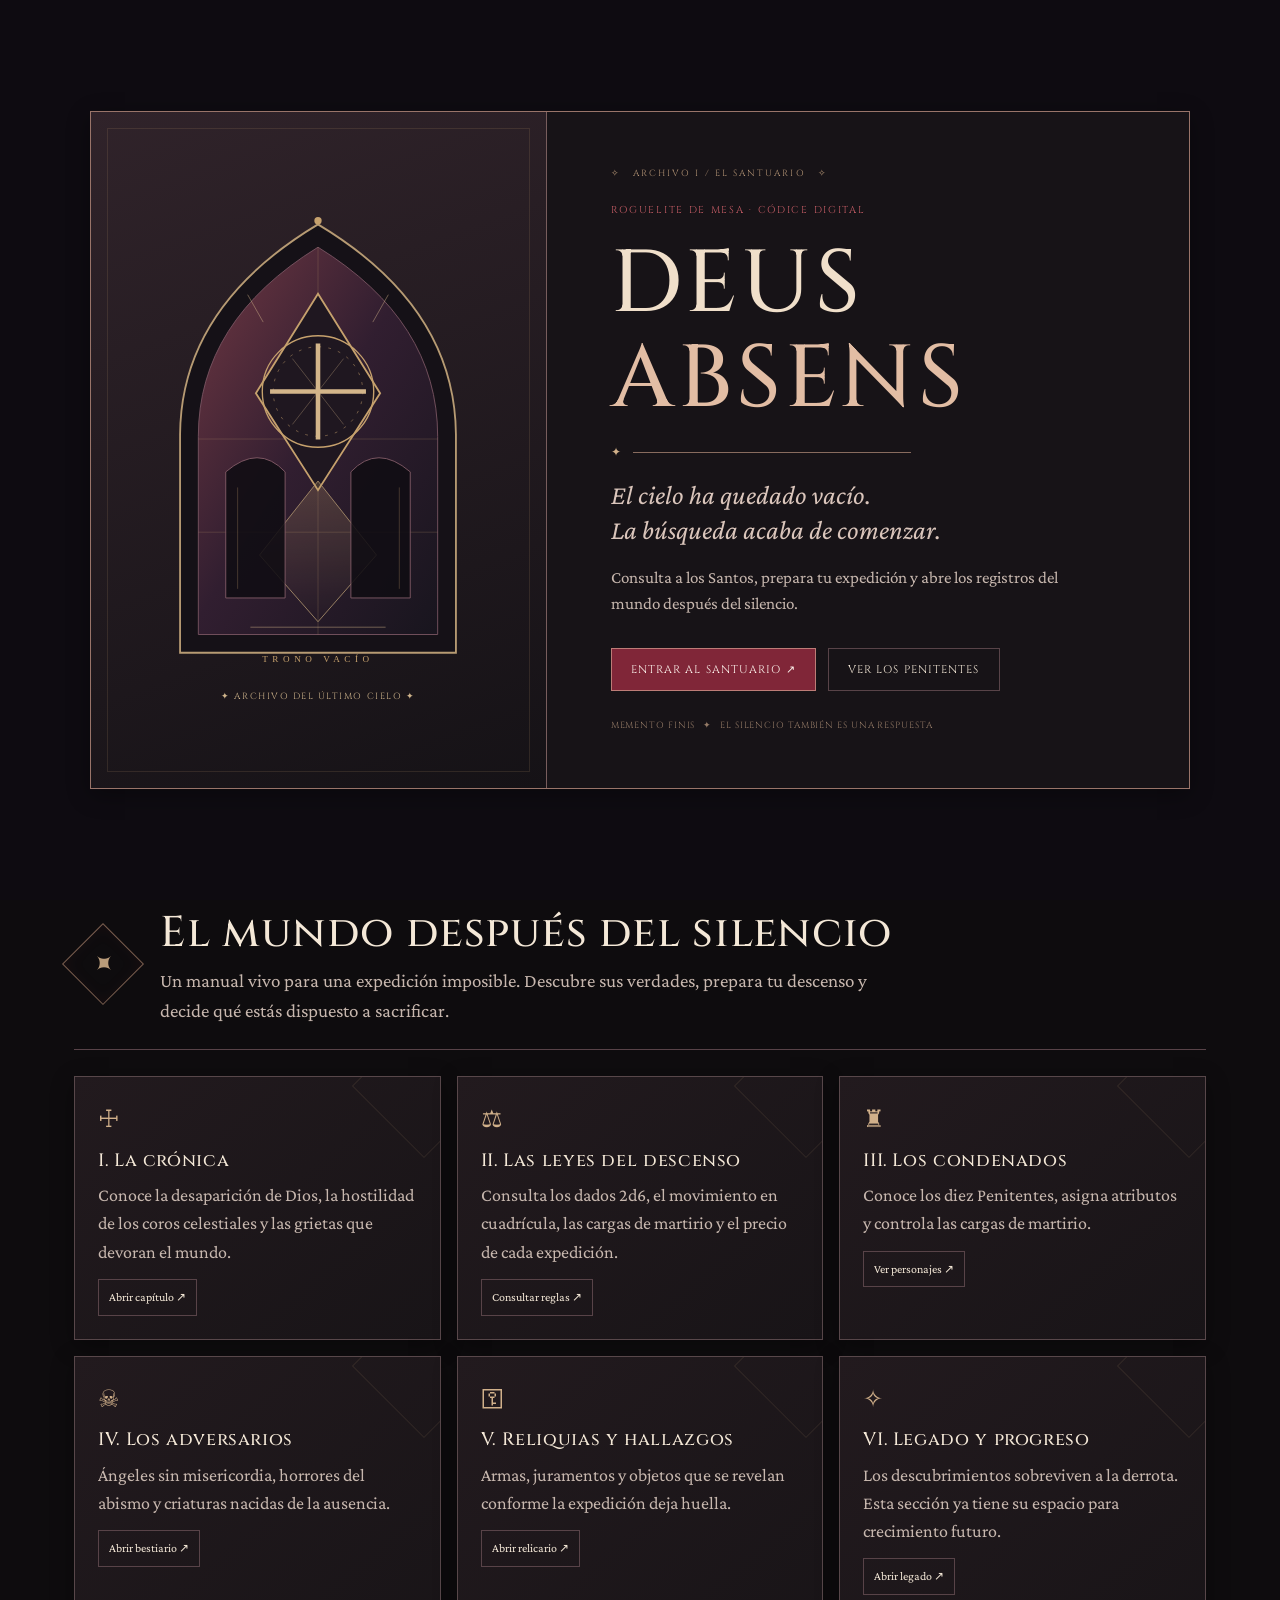
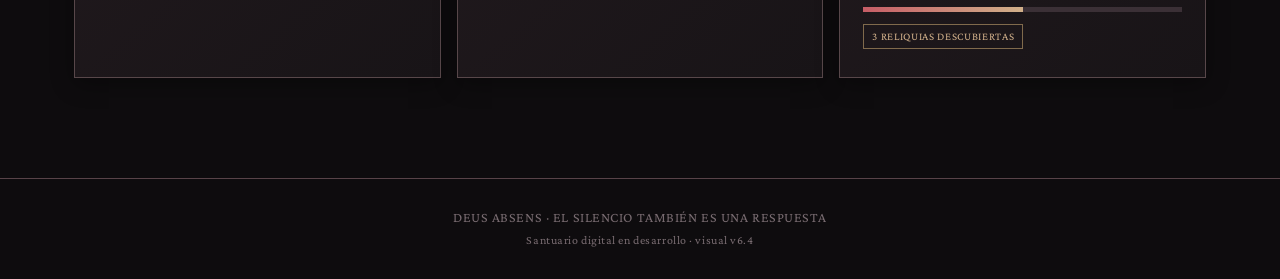
==== commit 95ad1a38: "Add files via upload" ====
--- a/index.html
+++ b/index.html
@@ -52,19 +52,34 @@
 <header class="topbar">
   <div class="top-inner">
     <a class="brand" href="#" aria-label="Volver al inicio" data-goto="inicio"><span class="brand-mark"><span>✦</span></span> DEUS ABSENS</a>
-    <div class="top-meta"><span class="top-pill">Santuario digital</span><span class="top-pill muted-pill">Versión visual v6.3</span></div>
-    <nav class="nav" aria-label="Navegación principal">
-      <button class="active" data-section="inicio"><span class="nav-glyph" aria-hidden="true">✦</span><span class="nav-label">Inicio</span></button>
-      <button data-section="historia"><span class="nav-glyph" aria-hidden="true">❦</span><span class="nav-label">Crónica</span></button>
-      <button data-section="reglas"><span class="nav-glyph" aria-hidden="true">⚖</span><span class="nav-label">Reglas</span></button>
-      <button data-section="personajes"><span class="nav-glyph" aria-hidden="true">♜</span><span class="nav-label">Personajes</span></button>
-      <button data-section="enemigos"><span class="nav-glyph" aria-hidden="true">☠</span><span class="nav-label">Enemigos</span></button>
-      <button data-section="expedicion"><span class="nav-glyph" aria-hidden="true">⤳</span><span class="nav-label">Expedición</span></button>
-      <button data-section="zonas"><span class="nav-glyph" aria-hidden="true">◇</span><span class="nav-label">Zonas</span></button>
-      <button data-section="encuentro"><span class="nav-glyph" aria-hidden="true">⚙</span><span class="nav-label">Director</span></button>
-      <button data-section="progreso"><span class="nav-glyph" aria-hidden="true">⟁</span><span class="nav-label">Legado</span></button>
-      <button data-section="objetos"><span class="nav-glyph" aria-hidden="true">⚿</span><span class="nav-label">Reliquias</span></button>
-      <button data-section="creditos"><span class="nav-glyph" aria-hidden="true">✧</span><span class="nav-label">Créditos</span></button>
+    <div class="top-meta"><span class="top-pill">Santuario digital</span><span class="top-pill muted-pill">Versión v6.4</span></div>
+    <nav class="nav nav-grouped" aria-label="Navegación principal">
+      <button class="nav-home active" data-section="inicio"><span class="nav-glyph" aria-hidden="true">✦</span><span class="nav-label">Inicio</span></button>
+      <details class="nav-group">
+        <summary>El mundo <span aria-hidden="true">⌄</span></summary>
+        <div class="nav-panel">
+          <button data-section="historia"><span class="nav-glyph" aria-hidden="true">❦</span> Crónica</button>
+          <button data-section="reglas"><span class="nav-glyph" aria-hidden="true">⚖</span> Reglas</button>
+          <button data-section="zonas"><span class="nav-glyph" aria-hidden="true">◇</span> Zonas</button>
+        </div>
+      </details>
+      <details class="nav-group">
+        <summary>El códice <span aria-hidden="true">⌄</span></summary>
+        <div class="nav-panel">
+          <button data-section="personajes"><span class="nav-glyph" aria-hidden="true">♜</span> Penitentes</button>
+          <button data-section="enemigos"><span class="nav-glyph" aria-hidden="true">☠</span> Bestiario</button>
+          <button data-section="objetos"><span class="nav-glyph" aria-hidden="true">⚿</span> Reliquias</button>
+        </div>
+      </details>
+      <details class="nav-group">
+        <summary>La partida <span aria-hidden="true">⌄</span></summary>
+        <div class="nav-panel">
+          <button data-section="expedicion"><span class="nav-glyph" aria-hidden="true">⤳</span> Expedición</button>
+          <button data-section="encuentro"><span class="nav-glyph" aria-hidden="true">⚙</span> Director</button>
+          <button data-section="progreso"><span class="nav-glyph" aria-hidden="true">⟁</span> Legado</button>
+        </div>
+      </details>
+      <button class="nav-credit" data-section="creditos"><span class="nav-glyph" aria-hidden="true">✧</span><span class="nav-label">Créditos</span></button>
     </nav>
   </div>
 </header>
@@ -152,8 +167,9 @@
   </section>
 
   <section class="section" id="personajes">
-    <div class="section-head"><div><div class="kicker">Capítulo III · Los que aún caminan</div><h2>Personajes jugables</h2><p class="lead">Consulta los diez Santos penitentes, distribuye +3, +2, +1 y +0, y controla PV, Estigma y cargas de martirio.</p></div></div>
-    <div class="toolbar"><input id="characterSearch" class="search" placeholder="Buscar personaje o habilidad…" aria-label="Buscar personaje"><select id="characterFilter" class="filter" aria-label="Filtrar personajes"><option value="all">Todos</option><option value="available">Desbloqueados</option><option value="locked">Sellados</option><option value="chosen">Personaje elegido</option></select></div>
+    <div class="section-head"><div><div class="kicker">Capítulo III · Los que aún caminan</div><h2>Personajes jugables</h2><p class="lead">Elige uno de los diez Santos, distribuye los atributos y confirma tu elección para abrir una hoja de partida con inventario.</p></div></div>
+    <div class="character-catalog-heading" id="characterCatalogHeading"><span class="kicker">ARCHIVO DE PENITENTES / 10 REGISTROS</span><p>Una elección comienza aquí. Después de confirmar la ficha, el catálogo queda bloqueado para esta partida.</p></div>
+    <div class="toolbar" id="characterCatalogTools"><input id="characterSearch" class="search" placeholder="Buscar personaje o habilidad…" aria-label="Buscar personaje"><select id="characterFilter" class="filter" aria-label="Filtrar personajes"><option value="all">Todos</option><option value="available">Desbloqueados</option><option value="locked">Sellados</option><option value="chosen">Personaje elegido</option></select></div>
     <div id="characterSheetPanel"></div>
     <div class="grid" id="characterGrid"></div>
   </section>
@@ -270,32 +286,25 @@
   </section>
 
   <section class="section" id="creditos">
-    <div class="section-head"><div><div class="kicker">Capítulo IX · Quién invocó esto</div><h2>Créditos</h2><p class="lead">Una sección formal para reconocer autoría, construcción técnica y estado actual del proyecto.</p></div></div>
-    <div class="columns credits-layout">
-      <div class="card">
-        <div class="kicker">Autoría del proyecto</div>
-        <h3>DEUS ABSENS</h3>
-        <p><strong>Concepto, universo y dirección creativa:</strong> Autor del proyecto / mesa de juego.</p>
-        <p><strong>Diseño del sistema:</strong> desarrollo iterativo de reglas, balance y prototipado.</p>
-        <p><strong>Construcción web:</strong> HTML, CSS y JavaScript vanilla.</p>
-      </div>
-      <div class="card">
-        <div class="kicker">Asistencia y prototipo</div>
-        <h3>Santuario digital</h3>
-        <p><strong>Apoyo de diseño y estructura:</strong> asistencia conversacional para organización del contenido, documentación y prototipos.</p>
-        <p><strong>Fuentes:</strong> Cinzel y Crimson Pro.</p>
-        <p><strong>Estado:</strong> manual jugable en desarrollo, con menús estructurales listos para crecer.</p>
-      </div>
-    </div>
-    <div class="grid" style="margin-top:18px">
-      <article class="card placeholder-card"><div class="symbol">✦</div><h3>Agradecimientos</h3><p>Espacio listo para incluir colaboradores de arte, pruebas, narrativa, comunidad y dirección de juego.</p></article>
-      <article class="card placeholder-card"><div class="symbol">⚙</div><h3>Versión del proyecto</h3><p>Visual UI v6.3 · portada estática, atlas dinámico y relicario renovado.</p></article>
-      <article class="card placeholder-card"><div class="symbol">☉</div><h3>Notas</h3><p>Puedes reemplazar fácilmente estos textos por nombres reales cuando quieras publicar una versión más formal.</p></article>
+    <div class="section-head"><div><div class="kicker">Último folio · El archivo de la ausencia</div><h2>Créditos</h2><p class="lead">Todo códice tiene una mano que lo escribió y una mesa que le dio vida.</p></div></div>
+    <div class="credits-folio">
+      <div class="credits-monogram" aria-hidden="true">✦</div>
+      <span class="overline">UNA OBRA EN CONSTRUCCIÓN</span>
+      <h3>DEUS ABSENS</h3>
+      <p class="credits-subtitle">El cielo está vacío. El mundo todavía tiene historias.</p>
+      <div class="credits-fine-rule" aria-hidden="true">✧</div>
+      <span class="credits-label">Concepto, universo y dirección creativa</span>
+      <strong class="credits-author">Isaias Martinez</strong>
+      <span class="credits-label">Desarrollo del sistema y prototipo digital</span>
+      <p>Diseño iterativo de reglas, documentación y una web estática en HTML, CSS y JavaScript, con asistencia de IA durante el proceso creativo y técnico.</p>
+      <div class="credits-fine-rule" aria-hidden="true">✧</div>
+      <p class="credits-note">A los jugadores, directores y futuros colaboradores que den voz a este mundo.</p>
+      <span class="overline">SANTUARIO DIGITAL · VERSIÓN 6.4</span>
     </div>
   </section>
 </main>
 
-<footer class="footer">DEUS ABSENS · EL SILENCIO TAMBIÉN ES UNA RESPUESTA<br><span style="font-size:12px">Santuario digital en desarrollo · visual v6.3</span></footer>
+<footer class="footer">DEUS ABSENS · EL SILENCIO TAMBIÉN ES UNA RESPUESTA<br><span style="font-size:12px">Santuario digital en desarrollo · visual v6.4</span></footer>
 
 <div class="modal-backdrop" id="modalBackdrop" role="dialog" aria-modal="true" aria-labelledby="modalTitle">
   <div class="modal"><div class="kicker" id="modalKicker">Decisión</div><h3 id="modalTitle">Confirmar</h3><div id="modalBody"></div><div class="modal-actions" id="modalActions"></div></div>
--- a/assets/css/style.css
+++ b/assets/css/style.css
@@ -359,3 +359,225 @@
 @media(max-width:980px){.section-two-col{grid-template-columns:1fr}.encounter-grid{grid-template-columns:1fr}}
 @media(max-width:780px){.hud-row{grid-template-columns:1fr}.hud-stat strong{font-size:19px}.mission-emblem,.director-seal{display:none}.mission-banner,.director-banner,.legacy-banner{padding:23px}.top-meta{display:none}}
 @media(max-width:560px){.top-inner{display:block;padding:12px 15px 5px}.nav{margin-top:11px}.nav button{font-size:10px}.mission-panel,.legacy-panel{padding:18px}.ritual-step{grid-template-columns:30px minmax(0,1fr);gap:10px}.ritual-index{width:28px;height:32px;font-size:12px}.ritual-step button{grid-column:2;justify-self:start}.director-toolstrip{flex-direction:column;align-items:stretch}.encounter-heading{flex-wrap:wrap}.encounter-heading .tag{margin-left:66px}}
+
+/* DEUS ABSENS v6.3 · Portada, Atlas y Relicario. Todos los motivos son ESTÁTICOS. */
+.splash-gate{overflow-y:auto;padding:18px;background:#0e0b11}
+.splash-core{width:min(1100px,100%);max-width:1100px;min-height:570px;display:grid;grid-template-columns:minmax(290px,.83fr) minmax(0,1.17fr);align-items:stretch;padding:0;text-align:left;border:1px solid #765657;background:#171117;box-shadow:0 12px 35px #0008}
+.splash-core::before,.splash-core::after{display:none}
+.splash-art{display:flex;align-items:center;justify-content:center;flex-direction:column;position:relative;overflow:hidden;padding:28px 16px 20px;background:linear-gradient(160deg,#2d1b29,#140f18 70%);border-right:1px solid #785d5d}
+.splash-art::before{content:"";position:absolute;inset:16px;border:1px solid #ad8b652c;pointer-events:none}
+.splash-art svg{display:block;width:min(100%,340px);max-height:475px;height:auto;flex:0 1 auto}
+.splash-art-label{position:relative;color:#d0b58c;font:9px Cinzel,serif;letter-spacing:.17em;text-align:center;margin-top:8px}
+.splash-content{padding:clamp(27px,4.3vw,68px) clamp(25px,5vw,73px);align-self:center;min-width:0}
+.splash-content h1{font-size:clamp(52px,7vw,88px);line-height:1.08;letter-spacing:.045em;margin:18px 0 15px;color:#f0dfca}
+.splash-content h1 span{color:#d2aa78}
+.splash-number{font:9px Cinzel,serif;letter-spacing:.23em;color:#b59576;margin-bottom:24px}
+.splash-content .eyebrow{letter-spacing:.17em;font-size:10px}
+.splash-hairline{display:flex;align-items:center;gap:12px;width:min(300px,100%);color:var(--gold);font-size:12px;margin:16px 0}
+.splash-hairline::after{content:"";height:1px;background:#886b5e;flex:1}
+.splash-content .subtitle{font-size:clamp(21px,2.5vw,27px);margin:0 0 17px;text-align:left;line-height:1.3;color:#dac5bb}
+.splash-content .splash-copy{margin:0;max-width:460px;font-size:17px;line-height:1.55}
+.splash-content .splash-actions{justify-content:flex-start;margin:30px 0 26px}
+.splash-content .splash-foot{font-size:9px;text-align:left;margin:0;line-height:1.8;letter-spacing:.1em;color:#ac8e76}
+.splash-content .splash-foot span{padding:0 5px}
+/* Atlas de zonas, sin nombres biográficos ni cifras inventadas */
+.atlas-banner{display:flex;justify-content:space-between;align-items:center;gap:24px;padding:23px 30px;border:1px solid #73605e;background:linear-gradient(110deg,#2b2029,#1a161d)}
+.atlas-banner-art{flex:0 0 166px;height:130px;display:flex;align-items:center;justify-content:center;gap:8px;border:1px solid #7f6a5a;background:linear-gradient(135deg,#2d2631,#18121b);color:#bd9a77;font:38px Cinzel,serif}
+.atlas-banner-art span:nth-child(2){transform:translateY(-16px);font-size:30px;color:#debc8e}
+.atlas-banner-copy{flex:1;min-width:0}
+.atlas-banner-copy h3{font-size:clamp(22px,3vw,30px);margin:8px 0}
+.atlas-banner-copy p{font-size:17px;line-height:1.45;color:var(--muted);margin:0;max-width:680px}
+.atlas-banner-copy code{font-size:14px;color:var(--gold)}
+.atlas-banner-seal{font:60px Cinzel,serif;color:#d4b182;flex:0 0 auto}
+.atlas-legend{display:flex;flex-wrap:wrap;align-items:center;gap:12px 22px;padding:17px 0 19px;color:#b5a19a;font:11px Cinzel,serif;letter-spacing:.04em}
+.atlas-legend span{display:flex;align-items:center;gap:9px}
+.atlas-key{display:inline-block;width:10px;height:10px;border:1px solid var(--gold);transform:rotate(45deg)}
+.key-board{background:#a33c424d}.key-manual{background:#c7a77970}
+.atlas-grid{align-items:stretch}
+.atlas-card{padding:0;display:flex;flex-direction:column;background:#1b161e;border-color:#65535a;min-width:0}
+.atlas-card::after{display:none}
+.atlas-card-surface{height:160px;display:grid;place-items:center;position:relative;overflow:hidden;background:
+  repeating-linear-gradient(45deg,transparent 0 17px,#f1d6b00a 17px 18px),
+  radial-gradient(circle at 50% 50%,#7e4b4d55,#231820 67%)}
+.atlas-card-2 .atlas-card-surface{background:repeating-linear-gradient(-45deg,transparent 0 17px,#f1d6b00a 17px 18px),radial-gradient(circle at 50% 50%,#735c7055,#211824 67%)}
+.atlas-card-3 .atlas-card-surface{background:repeating-linear-gradient(90deg,transparent 0 18px,#f1d6b00a 18px 19px),radial-gradient(circle at 50% 50%,#8c684455,#241a1b 67%)}
+.atlas-card-surface>span:first-child{color:#c4a481;opacity:.35;font:92px Cinzel,serif;line-height:1}
+.atlas-card-symbol{position:absolute;display:grid;place-items:center;width:95px;height:95px;border:1px solid #aa88707d;border-radius:50%;font:45px Cinzel,serif;color:#e2c192;background:#201921e6}
+.atlas-card-top{display:flex;align-items:center;justify-content:space-between;gap:8px;padding:18px 20px 0;font:10px Cinzel,serif;letter-spacing:.13em;color:var(--gold)}
+.atlas-card-top .tag{margin:0;color:#bca69f;font-size:9px}
+.atlas-card h3{margin:12px 20px 8px;font-size:23px}
+.atlas-card-subtitle{font-size:16px!important;line-height:1.4;min-height:66px;margin:0 20px 18px!important}
+.atlas-data-grid{margin:0 20px;padding:15px 0;display:grid;grid-template-columns:repeat(2,minmax(0,1fr));gap:15px 14px;border-top:1px solid #59434a;border-bottom:1px solid #59434a}
+.atlas-data-grid div{min-width:0}.atlas-data-grid small{font:9px Cinzel,serif;letter-spacing:.03em;color:#b8a5a0;display:block;margin-bottom:5px}.atlas-data-grid strong{font:15px Cinzel,serif;color:#ead8c1;overflow-wrap:anywhere}
+.atlas-card-foot{margin-top:auto;display:flex;align-items:center;gap:7px;flex-wrap:wrap;padding:17px 20px 21px;font-size:14px;color:#bda59b}
+.atlas-card-foot .small{margin-left:auto}
+.atlas-status-dot{width:7px;height:7px;background:#b48767;border-radius:50%}
+.atlas-footer{border:1px dashed #655050;color:#bda9a1;background:#17121a;margin-top:18px;padding:14px 18px;font-size:16px}
+.atlas-footer strong{color:#e0c39f}
+.atlas-detail-warn{border:1px solid #785a4b;padding:10px;font:11px Cinzel,serif;color:#dfb18a;margin-bottom:15px}
+.atlas-modal-stats{display:grid;grid-template-columns:repeat(2,minmax(0,1fr));gap:9px}
+.atlas-modal-stats span{display:flex;flex-direction:column;gap:4px;padding:10px;border:1px solid var(--line);color:#c2b3ad;font-size:15px}
+.atlas-modal-stats strong{color:var(--gold);font:19px Cinzel,serif}
+/* Archivo de reliquias: rarezas visuales, filtros y lectura */
+.relic-banner{display:flex;gap:24px;align-items:center;padding:25px 28px;border:1px solid #826353;background:linear-gradient(110deg,#302321,#1b171d)}
+.relic-banner-symbol{width:110px;height:110px;flex:0 0 110px;display:grid;place-items:center;border:1px solid #c7a779;color:#d7b78a;background:#201a1e;font:54px Cinzel,serif}
+.relic-banner-copy h3{font:clamp(23px,3vw,30px) Cinzel,serif;margin:8px 0 9px}
+.relic-banner-copy p{color:#c5b4aa;font-size:17px;line-height:1.45;margin:0;max-width:750px}
+.relic-hud{margin:15px 0 20px}
+.relic-archive-toolbar{display:flex;justify-content:space-between;align-items:end;gap:20px;border-bottom:1px solid var(--line2);padding-bottom:16px;margin-bottom:20px}
+.relic-archive-toolbar h3{font-size:21px;margin:7px 0 4px}
+.relic-archive-toolbar p{color:#b6a39e;font-size:15px;margin:0}
+.relic-filters{margin:0;flex:1;max-width:650px;justify-content:flex-end}
+.relic-filters .search{min-width:195px;flex:1 1 220px}
+.relic-filters .filter{flex:0 1 auto;min-width:120px;max-width:175px}
+.relic-grid{align-items:stretch}
+.relic-card{--relic-accent:#b6a19a;display:flex;flex-direction:column;min-height:400px;padding:20px 21px;border-color:#66504c;background:linear-gradient(150deg,#241b21,#171219)}
+.relic-card::after{display:none}
+.relic-rara{--relic-accent:#8fb7b1}
+.relic-unica{--relic-accent:#d6b076}
+.relic-mitica{--relic-accent:#c08dba}
+.relic-poco-comun{--relic-accent:#a8bb88}
+.relic-topline{display:flex;align-items:center;justify-content:space-between;gap:6px;border-bottom:1px solid #5d4548;padding-bottom:12px;color:#ae9e9a;font:10px Cinzel,serif;letter-spacing:.075em}
+.relic-rarity{color:var(--relic-accent);border:1px solid currentColor;padding:3px 7px;letter-spacing:0;white-space:nowrap}
+.relic-emblem{display:grid;place-items:center;height:134px;margin:18px 0 17px;background:linear-gradient(145deg,#32262d,#1b171d);border:1px solid #6d5351;position:relative}
+.relic-emblem::before{content:"";position:absolute;width:84px;height:84px;border:1px solid var(--relic-accent);transform:rotate(45deg);opacity:.55}
+.relic-emblem-inner{position:relative;color:var(--relic-accent);font:48px Cinzel,serif}
+.relic-locked .relic-emblem{background:#1a151c;border-style:dashed}
+.relic-locked .relic-emblem-inner{color:#857a7b}
+.relic-card-copy{flex:1}
+.relic-type{font:10px Cinzel,serif;color:var(--relic-accent);letter-spacing:.11em;text-transform:uppercase}
+.relic-card-copy h3{font-size:20px;line-height:1.2;margin:7px 0 12px;overflow-wrap:anywhere}
+.relic-card-copy p{font-size:16px;line-height:1.42;color:#bfb1ac}
+.relic-condition{margin:12px 0 0;border-top:1px solid #554045;padding:14px 0 11px}
+.relic-condition-title{font:9px Cinzel,serif;letter-spacing:.1em;color:var(--relic-accent)}
+.relic-condition p{font-size:15px;line-height:1.35;color:#b8aaa4;margin:7px 0 0}
+.relic-card-foot{margin-top:auto;display:flex;gap:10px;flex-wrap:wrap;align-items:center;justify-content:space-between;border-top:1px solid #554045;padding-top:14px}
+.relic-state{font:10px Cinzel,serif;color:var(--relic-accent);white-space:nowrap}
+.relic-actions{display:flex;gap:6px;flex-wrap:wrap}
+.relic-actions .small{font-size:12px;padding:7px 8px}
+.relic-unlock{border-color:#987354!important;color:#dfbd92!important}
+.relic-archive-note{margin-top:18px;border:1px dashed #6e5250;padding:16px 19px;color:#b7a49e;font-size:15px}
+.relic-modal-symbol{border:1px solid #8b6a59;background:#241b24;display:grid;place-items:center;color:#d7b78a;height:88px;font:43px Cinzel,serif;margin-bottom:18px}
+@media(max-width:1050px){.relic-archive-toolbar{flex-direction:column;align-items:stretch}.relic-filters{justify-content:flex-start;max-width:none}.atlas-banner-seal{display:none}}
+@media(max-width:850px){.splash-core{grid-template-columns:1fr}.splash-art{padding:16px;max-height:255px;border-right:0;border-bottom:1px solid #785d5d}.splash-art svg{height:207px;width:180px}.splash-art-label{font-size:8px}.splash-content{text-align:center;padding:28px 26px 36px}.splash-number{margin-bottom:14px}.splash-content h1{margin:12px 0;font-size:clamp(49px,8vw,68px)}.splash-content .subtitle{text-align:center;margin:0 auto 14px}.splash-content .splash-copy{margin:0 auto}.splash-hairline{margin:12px auto}.splash-content .splash-actions{justify-content:center;margin:21px 0}.splash-content .splash-foot{text-align:center}.atlas-banner-art{flex-basis:100px;width:100px;height:112px;font-size:27px}}
+@media(max-width:650px){.atlas-banner-art,.atlas-banner-seal{display:none}.atlas-banner{padding:22px}.atlas-data-grid{gap:11px}.relic-banner{gap:15px;padding:20px}.relic-banner-symbol{width:65px;height:65px;flex-basis:65px;font-size:33px}.relic-filters .filter{flex:1 1 135px;max-width:none}.splash-gate{padding:10px}.splash-art{max-height:175px}.splash-art svg{height:135px;width:130px}.splash-art-label{display:none}.splash-content{padding:26px 18px 30px}.splash-content h1{font-size:clamp(43px,12vw,60px)}.splash-number{font-size:8px}.splash-content .splash-foot{font-size:8px}.relic-card{min-height:0}}
+@media(prefers-reduced-motion:reduce){.splash-gate,.splash-art,.atlas-card,.relic-card{animation:none!important;transition:none!important}}
+
+/* v6.4 — refinamiento editorial original: atmósfera de códice sin copiar ilustraciones ajenas.
+   Performance: todo estático salvo cambios breves de color en controles. */
+:root{
+ --bg:#0d0c0d;--bg2:#151214;--panel:#191516;--panel2:#231b1d;--panel3:#2a2021;
+ --ink:#f4e8d7;--muted:#c1b1a6;--soft:#e2d1c0;
+ --red:#8f2839;--red2:#c65d66;--red3:#702232;
+ --gold:#d1b08a;--line:#584348;--line2:#795e5c;
+}
+body{font-size:19px;line-height:1.57;background:#0e0c0e}
+body::before{background:radial-gradient(ellipse at 55% 0%,#45272d30,transparent 62%),linear-gradient(#0e0c0e,#0e0c0f);opacity:1}
+body::after{display:none}
+.splash-core,.sheet-panel,.card,.modal,.credits-folio{box-shadow:0 6px 22px #0005}
+.splash-core{border-color:#997469;background:#171317}
+.splash-art{background:linear-gradient(160deg,#30232a,#151216)}
+.splash-content h1 span{color:#e2bda4}
+.splash-copy,.lead,.card p{color:#c7b7ae}
+.section-head{padding-bottom:23px;margin-bottom:26px}
+.section-head h2{letter-spacing:.018em}
+.kicker{color:#d9938a}
+.card{background:linear-gradient(140deg,#221a1e,#181417);border-color:#58474a}
+.card:hover,.codex-card:hover{border-color:#9e7d75;transform:none;box-shadow:0 6px 22px #0005}
+.btn,.small,button{outline-offset:3px}
+.btn:focus-visible,.small:focus-visible,.nav button:focus-visible,.nav summary:focus-visible{outline:2px solid var(--gold)}
+.btn{background:#802638;border-color:#bd7c77}
+.btn:hover{background:#973647;transform:none;box-shadow:none}
+.btn:disabled,.small:disabled{cursor:not-allowed;opacity:.4}
+.nav-glyph,.brand-mark{color:#d9bb92}
+.nav-glyph{transition:none!important}
+.nav-grouped{overflow:visible;flex-wrap:wrap;gap:7px;padding-bottom:8px;align-items:flex-start}
+.nav-group{position:relative;z-index:80}
+.nav-group[open]{z-index:85}
+.nav-group summary{display:flex;align-items:center;gap:9px;cursor:pointer;border:1px solid #694e4e;color:#ead4c2;list-style:none;padding:9px 13px;background:#1b1619;font:10px Cinzel,serif;letter-spacing:.085em;text-transform:uppercase;min-height:37px;user-select:none}
+.nav-group summary::-webkit-details-marker{display:none}
+.nav-group[open] summary,.nav-group summary:hover{border-color:#b48a75;background:#292023}
+.nav-group summary span{color:var(--gold);font-size:15px}
+.nav-panel{position:absolute;top:calc(100% + 4px);left:0;display:grid;gap:2px;min-width:185px;padding:9px;background:#151114;border:1px solid #8d6761;box-shadow:0 10px 25px #0008;z-index:95}
+.nav-panel button{display:flex;min-width:100%;white-space:nowrap;text-align:left;justify-content:flex-start;padding:10px 11px!important;border:1px solid transparent!important;font:11px Cinzel,serif;letter-spacing:.04em;color:#e7d6c7;line-height:1.35}
+.nav-panel button:hover,.nav-panel button.active{border-color:#61494b!important;background:#332126!important}
+.nav-grouped>.nav-home,.nav-grouped>.nav-credit{min-height:37px;padding:9px 13px;border-color:#694e4e}
+.nav-grouped>.nav-home.active,.nav-grouped>.nav-credit.active{border-color:#ba8b78}
+.nav-panel button::after{display:none}
+.nav-grouped button:hover .nav-glyph,.nav-grouped button.active .nav-glyph{transform:none}
+[hidden]{display:none!important}
+.character-catalog-heading{border-top:1px solid #725554;padding-top:14px;margin:16px 0 15px;display:flex;gap:16px;align-items:center;justify-content:space-between}
+.character-catalog-heading p{font-size:15px;color:#bca9a2;max-width:490px;margin:0;text-align:right}
+.codex-card{border-color:#776060;background:linear-gradient(#251d1f,#161315)}
+.codex-card .codex-quote{font-style:italic;font-size:17px;color:#e0c5b5}
+.codex-card:hover .codex-emblem-ring{transform:none}
+.codex-card .codex-metrics{border-color:#6e514e}
+.codex-card .codex-emblem{background:#241b20}
+.codex-card .codex-heading h3{color:#f4dfcb}
+.codex-card.codex-selected{border-color:#c5a07f}
+.sheet-panel{padding:30px;position:relative;background:linear-gradient(155deg,#21191c,#161215);border:1px solid #9e7769}
+.sheet-cover-rule{display:flex;align-items:center;gap:10px;font-size:11px;color:#cda780;margin-bottom:16px}
+.sheet-cover-rule::before,.sheet-cover-rule::after{content:"";height:1px;background:#82635a;flex:1}
+.sheet-header{align-items:center}
+.sheet-header h3{font-size:clamp(26px,3.1vw,37px);letter-spacing:.04em}
+.sheet-header p{font-size:16px}
+.sheet-motto{margin:12px 0 25px!important;font-style:italic;color:#dec9b7;font-size:20px;line-height:1.4;max-width:690px}
+.sheet-prepare{border:1px solid #79615c;padding:24px;background:#181416}
+.sheet-prepare h4{font:20px Cinzel,serif;margin:9px 0}
+.sheet-prepare p{color:var(--muted);font-size:16px;margin:4px 0 16px}
+.sheet-prepare .attributes{max-width:850px}
+.sheet-prepare-buttons{display:flex;flex-wrap:wrap;gap:12px;margin:22px 0 13px}
+.sheet-prepare-buttons .btn{min-height:45px}
+.sheet-tabs{display:flex;align-items:stretch;flex-wrap:wrap;gap:4px;border-bottom:1px solid #886b5c;margin-top:13px}
+.sheet-tabs button{border:1px solid #5f4848;border-bottom:none;background:#1b1518;color:#b7a69d;padding:13px 16px;font:11px Cinzel,serif;letter-spacing:.06em;text-transform:uppercase}
+.sheet-tabs button.selected,.sheet-tabs button:hover{background:#462a32;color:#f0dfcd;border-color:#ad806e}
+.sheet-tab-body{padding:24px 0 14px}
+.sheet-summary-grid{display:grid;grid-template-columns:minmax(0,1.45fr) minmax(260px,.9fr);gap:22px}
+.sheet-summary-grid>.sheet-aside{border-left:1px solid #674d4d;padding:0 0 0 22px}
+.sheet-aside h4,.sheet-inventory h4{font:20px Cinzel,serif;margin:10px 0}
+.sheet-aside>p{color:var(--muted);font-size:16px;margin:0 0 12px}
+.sheet-controls{display:flex;flex-wrap:wrap;gap:10px;margin:16px 0 20px}
+.sheet-control-unit{border:1px solid #79605a;background:#1d171a;display:flex;align-items:center;justify-content:space-between;flex:1 1 190px;gap:12px;padding:12px 15px}
+.sheet-control-unit>strong{font:13px Cinzel,serif;color:#e4ccb9}
+.sheet-control-unit>div{display:flex;gap:5px}
+.sheet-control-unit button{font-size:20px;line-height:1;min-width:37px;height:35px}
+.martyr-block{border-top:1px solid #785d55;margin-top:15px;padding:20px 0 5px}
+.martyr-title{display:flex;gap:10px;flex-wrap:wrap;align-items:baseline}
+.martyr-title>strong{font:16px Cinzel,serif}
+.martyr-block p{font-size:17px;line-height:1.48}
+.inventory-list,.inventory-preview{display:grid;gap:8px;margin:14px 0 20px}
+.inventory-preview{max-height:298px;overflow-y:auto;padding-right:3px}
+.inventory-entry{display:flex;align-items:center;gap:13px;border:1px solid #70524f;background:#1c1518;padding:12px 13px;min-width:0}
+.inventory-entry-icon{width:36px;height:42px;flex:0 0 36px;display:grid;place-items:center;background:#2b2022;border:1px solid #8b6a5c;color:#d9b596;font-size:19px}
+.inventory-entry-copy{min-width:0;flex:1;display:grid;gap:5px}
+.inventory-entry-copy strong{font-size:17px;font-weight:600;line-height:1.25;color:#eee0d3;overflow-wrap:anywhere}
+.inventory-entry-copy small{font-size:14px;line-height:1.28;color:#c4afa5;overflow-wrap:anywhere}
+.inventory-remove{flex:0 0 auto}
+.inventory-add{border-color:#bc907c!important;color:#f1d5c4!important}
+.inventory-field{display:grid;gap:8px;margin:15px 0;font:12px Cinzel,serif;color:#d8b58d}
+.inventory-field select,.inventory-field input{width:100%;padding:11px;background:#171218;color:#eee3d8;border:1px solid #89665d;font:17px Georgia,serif}
+.sheet-story{background:#1b1518;border-left:2px solid #a56d66;padding:22px;max-width:900px;margin-bottom:16px}
+.sheet-story p{font-size:19px;line-height:1.65;color:#e5d3c4;margin:0 0 18px}
+.sheet-story p:last-child{margin-bottom:0}
+.sheet-footer-actions{border-top:1px solid #765956;display:flex;flex-wrap:wrap;gap:10px;padding-top:18px;margin-top:9px}
+.danger-outline{color:#d4a6a1!important;border-color:#8b4a50!important}
+.sheet-finalized>.fine-print{margin-top:17px}
+.credits-folio{max-width:770px;margin:0 auto;padding:clamp(34px,6vw,64px) clamp(24px,5vw,70px);text-align:center;border:1px solid #ac8a73;background:linear-gradient(150deg,#221a1b,#130f12);position:relative}
+.credits-folio::before{content:"";pointer-events:none;position:absolute;inset:9px;border:1px solid #8b665b75}
+.credits-monogram{font-size:39px;color:#d4b18e;margin-bottom:10px}
+.credits-folio h3{font:clamp(30px,5vw,49px) Cinzel,serif;letter-spacing:.08em;margin:18px 0 12px;color:#f0dfca}
+.credits-subtitle{font-style:italic;color:#d5b6a7;font-size:21px;margin:0}
+.credits-label{display:block;margin:21px 0 9px;font:11px Cinzel,serif;letter-spacing:.08em;text-transform:uppercase;color:#c5a99b}
+.credits-author{display:block;font:clamp(24px,4vw,31px) Cinzel,serif;color:#f4d7b1}
+.credits-folio>p{max-width:550px;margin:0 auto;line-height:1.5;color:#c6b6aa}
+.credits-folio .credits-note{font-style:italic;margin-bottom:23px}
+.credits-fine-rule{display:flex;align-items:center;gap:14px;color:#c5a580;margin:20px 0}
+.credits-fine-rule::before,.credits-fine-rule::after{content:"";height:1px;background:#806256;flex:1}
+@media(max-width:850px){.top-inner{display:flex;flex-wrap:wrap}.nav-grouped{justify-content:flex-start}.nav-group{position:relative}.sheet-summary-grid{grid-template-columns:1fr}.sheet-summary-grid>.sheet-aside{border-left:0;border-top:1px solid #674d4d;padding:22px 0 0}.character-catalog-heading{display:block}.character-catalog-heading p{text-align:left;margin-top:8px}}
+@media(max-width:560px){.nav-grouped{gap:5px}.nav-group summary,.nav-grouped>.nav-home,.nav-grouped>.nav-credit{padding:8px 9px;font-size:9px}.nav-panel{min-width:158px}.sheet-panel{padding:18px}.sheet-prepare{padding:15px}.sheet-tabs button{padding:11px 10px;font-size:9px}.sheet-control-unit{flex-basis:100%}.sheet-inventory .inventory-entry{align-items:flex-start}.inventory-remove{font-size:11px!important}}
+@media(prefers-reduced-motion:reduce){.btn,.small,.nav button{transition:none!important}}
+.nav-group.contains-active summary{border-color:#b48a75;color:#f3dfc7;background:#241b1d}
+/* Huecos de arte opcionales: archivos WebP/JPG locales, sin carga si aún no existen. */
+.codex-emblem-ornament:has(.codex-portrait){height:100%;width:100%;display:grid;place-items:center}
+.codex-portrait{width:100%;height:100%;object-fit:cover;filter:saturate(.74) contrast(1.08)}
+.enemy-portrait{width:68px;height:78px;object-fit:cover;border:1px solid #927066;filter:saturate(.75)}
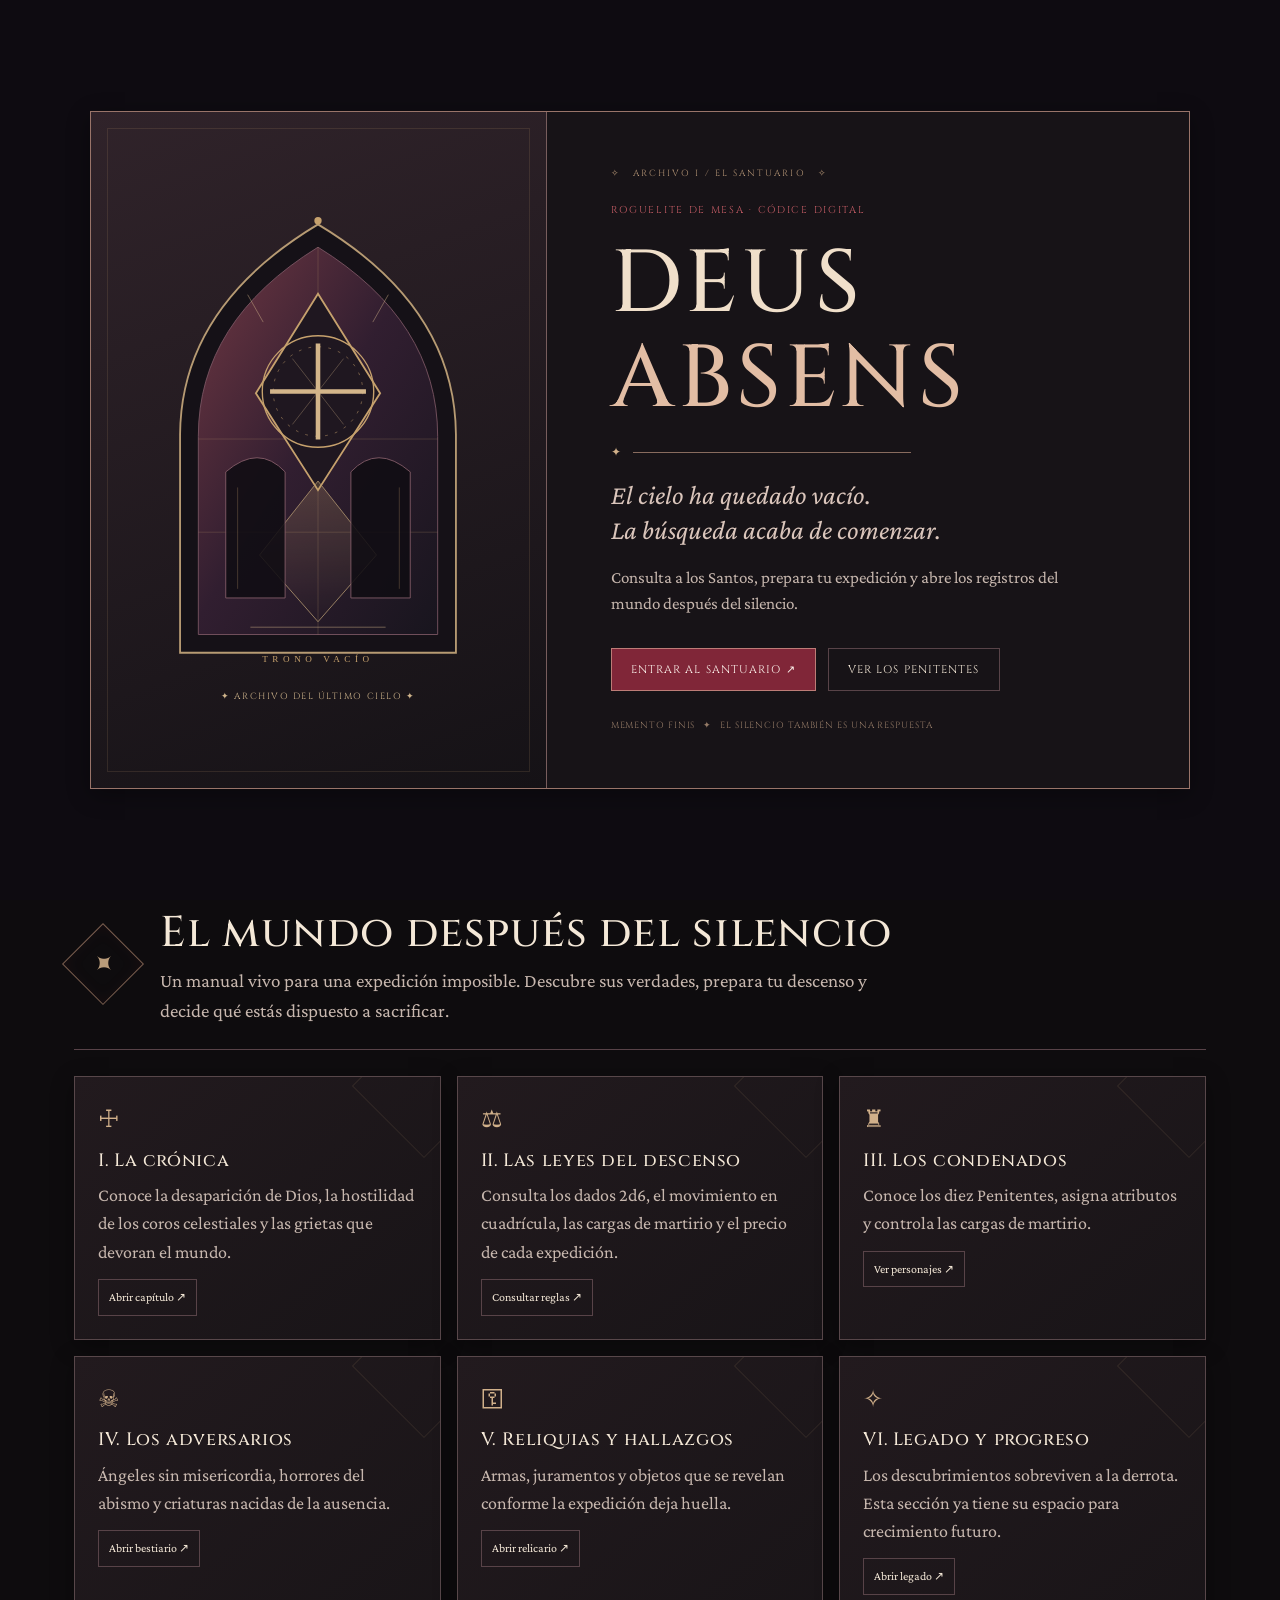
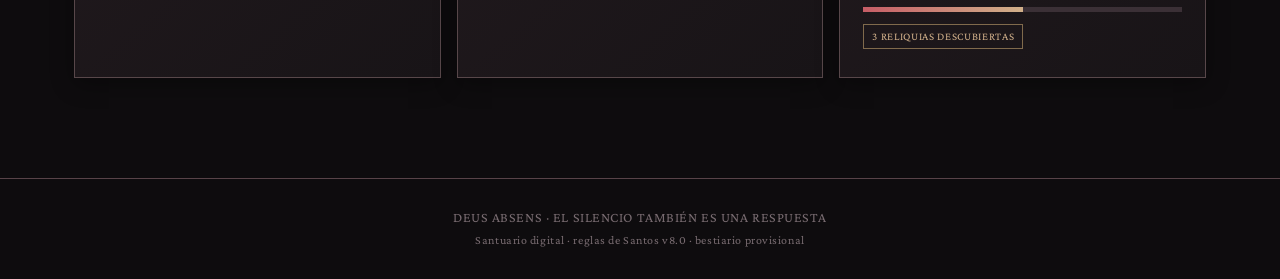
==== commit 6f4fa5ef: "Subida completa v8.0" ====
--- a/index.html
+++ b/index.html
@@ -52,7 +52,7 @@
 <header class="topbar">
   <div class="top-inner">
     <a class="brand" href="#" aria-label="Volver al inicio" data-goto="inicio"><span class="brand-mark"><span>✦</span></span> DEUS ABSENS</a>
-    <div class="top-meta"><span class="top-pill">Santuario digital</span><span class="top-pill muted-pill">Versión v6.4</span></div>
+    <div class="top-meta"><span class="top-pill">Santuario digital</span><span class="top-pill muted-pill">Versión v8.0</span></div>
     <nav class="nav nav-grouped" aria-label="Navegación principal">
       <button class="nav-home active" data-section="inicio"><span class="nav-glyph" aria-hidden="true">✦</span><span class="nav-label">Inicio</span></button>
       <details class="nav-group">
@@ -76,7 +76,9 @@
         <div class="nav-panel">
           <button data-section="expedicion"><span class="nav-glyph" aria-hidden="true">⤳</span> Expedición</button>
           <button data-section="encuentro"><span class="nav-glyph" aria-hidden="true">⚙</span> Director</button>
-          <button data-section="progreso"><span class="nav-glyph" aria-hidden="true">⟁</span> Legado</button>
+          <button data-section="progreso"><span class="nav-glyph" aria-hidden="true">⟁</span> Ecos y legado</button>
+          <button data-section="mejoras"><span class="nav-glyph" aria-hidden="true">✣</span> Mejoras</button>
+          <button data-section="codigos"><span class="nav-glyph" aria-hidden="true">☷</span> Códigos</button>
         </div>
       </details>
       <button class="nav-credit" data-section="creditos"><span class="nav-glyph" aria-hidden="true">✧</span><span class="nav-label">Créditos</span></button>
@@ -235,13 +237,17 @@
       <div class="hud-stat"><span class="hud-icon" aria-hidden="true">✠</span><div><span class="hud-label">PV actuales de la mesa</span><strong id="dirHpTotal">0 / 0</strong></div></div>
     </div>
     <div class="director-toolstrip"><div><strong id="encounterCount">0 criaturas en mesa</strong><p>Valores de combate de prueba. Los cambios se guardan solamente en este navegador.</p></div><button class="btn secondary" data-goto="enemigos">+ Añadir desde el bestiario</button></div>
+    <div class="inventory-note" style="display:flex;gap:16px;align-items:center;justify-content:space-between;flex-wrap:wrap;margin-top:18px">
+      <div><strong>Iniciativa individual · Prueba v6.9</strong><p style="margin:4px 0 0">Registra CENIZA y ordena turnos con 2d6. No mueve enemigos ni modifica las fichas guardadas.</p></div>
+      <a class="btn secondary" href="./herramientas/iniciativa.html" target="_blank" rel="noopener noreferrer">Abrir tablero de iniciativa ↗</a>
+    </div>
     <div class="grid encounter-grid" id="encounterList"></div>
   </section>
 
 
   <section class="section" id="progreso">
     <div class="section-head"><div><div class="kicker">Capítulo VII · Lo que perdura</div><h2>Archivo de Legado</h2><p class="lead">Lo que el grupo ha descubierto hasta ahora en este navegador. Sin confundir los desbloqueos de prueba con el sistema definitivo de Ecos.</p></div></div>
-    <div class="legacy-banner"><span class="overline">REGISTRO DE CAMPAÑA · LOCAL</span><h3>La memoria del santuario</h3><p>Las fichas, el Penitente seleccionado y los hallazgos que registraste se conservan en este dispositivo. Los códigos de campaña y la sincronización aún no están implementados.</p></div>
+    <div class="legacy-banner"><span class="overline">REGISTRO DE CAMPAÑA · LOCAL</span><h3>La memoria del santuario</h3><p>Las fichas, el Penitente seleccionado y los hallazgos que registraste se conservan en este dispositivo. El progreso individual se guarda aquí; los códigos permiten compartir una copia o entregar recompensas sin servidor.</p></div>
     <div class="hud-row legacy-hud" aria-label="Datos del legado guardados">
       <div class="hud-stat"><span class="hud-icon" aria-hidden="true">♜</span><div><span class="hud-label">Santos disponibles</span><strong id="legacySaints">7 / 10</strong></div></div>
       <div class="hud-stat"><span class="hud-icon" aria-hidden="true">⚿</span><div><span class="hud-label">Reliquias descubiertas</span><strong id="legacyRelics">0 / 6</strong></div></div>
@@ -255,18 +261,55 @@
         <div class="panel-actions"><button class="small" data-goto="personajes">Revisar Santos ↗</button><button class="small" data-goto="objetos">Abrir relicario ↗</button></div>
       </article>
       <aside class="card legacy-panel pending-panel">
-        <div class="panel-heading"><span class="tag">NO IMPLEMENTADO</span><h3>El legado que vendrá</h3></div>
-        <div class="pending-line"><span class="pending-mark">⟁</span><div><strong>Ecos Divinos</strong><span>Recurso de progresión de la campaña.</span></div></div>
-        <div class="pending-line"><span class="pending-mark">☷</span><div><strong>Códigos de guardado</strong><span>Importación y exportación para grupos sin servidor.</span></div></div>
-        <div class="pending-line"><span class="pending-mark">✧</span><div><strong>Versiones redimidas</strong><span>Evoluciones únicas de los Santos aún por definir.</span></div></div>
-        <p class="small-note">Los controles de prueba existentes no descuentan Ecos ni completan estas funciones.</p>
+        <div class="panel-heading"><span class="tag gold">MODELO DE PROGRESIÓN</span><h3>Las dos reservas de Ecos</h3><p>Los Ecos pertenecen a cada jugador, mientras los descubrimientos generales se comparten mediante códigos del director.</p></div>
+        <div class="legacy-eco-stats">
+          <div class="eco-counter"><span>Ecos de expedición</span><strong id="legacyExpEcos">0</strong></div>
+          <div class="eco-counter"><span>Ecos reservados</span><strong id="legacySavedEcos">0</strong></div>
+        </div>
+        <p class="small-note">Al cerrar la expedición, se conserva el 60 % de los Ecos ganados que queden sin gastar, redondeado hacia abajo, también si el grupo fracasa. La reserva personal anterior permanece intacta.</p>
+        <div class="expedition-v8-tools" aria-label="Control de expedición"><div class="expedition-v8-status"><span class="kicker">ESTADO DE EXPEDICIÓN</span><strong id="legacyExpPhase">Activa</strong></div><p>Se conservarían ahora <strong id="legacyEcosPreview">0</strong> Ecos al cerrar. Las cargas se restablecen solo al iniciar la siguiente expedición, sin reiniciar los PV ni el Estigma.</p><div class="panel-actions"><button class="small" data-action="legacy-close-expedition" id="legacyCloseExpedition">Cerrar expedición</button><button class="small" data-action="legacy-new-expedition" id="legacyNewExpedition">Iniciar nueva expedición</button></div><p class="muted fine-print" id="legacyLastClose">No hay expediciones cerradas con esta versión.</p><div class="v8-economic-ledger"><strong>Últimos movimientos</strong><ul id="legacyEcosLedger"><li>Sin movimientos registrados todavía.</li></ul></div></div>
+        <div class="panel-actions"><button class="small" data-goto="mejoras">Ver mejoras ↗</button><button class="small" data-goto="codigos">Abrir códigos ↗</button></div>
       </aside>
     </div>
   </section>
 
 
+  <section class="section" id="mejoras">
+    <div class="section-head"><div><div class="kicker">Capítulo VIII · Las marcas del legado</div><h2>Archivo de Mejoras</h2><p class="lead">Un catálogo reservado a compras personales y desbloqueos narrativos de campaña. El sistema distingue sus categorías sin adjudicarles efectos, requisitos ni precios aún no aprobados.</p></div></div>
+    <div class="legacy-banner upgrade-banner"><span class="overline">MEJORAS · CATÁLOGO VINCULADO</span><h3>Lo que la penitencia transforma</h3><p>Los registros se obtienen de <code>data/mejoras.json</code>. Las mejoras compradas son personales. Los desbloqueos narrativos de campaña se transmiten por códigos del director; el catálogo aún no tiene precios o efectos aprobados.</p></div>
+    <div class="hud-row">
+      <div class="hud-stat"><span class="hud-icon">✣</span><div><span class="hud-label">Mejoras registradas</span><strong id="upgradeCount">0</strong></div></div>
+      <div class="hud-stat"><span class="hud-icon">♜</span><div><span class="hud-label">Adquiridas personales</span><strong id="upgradePersonal">0</strong></div></div>
+      <div class="hud-stat"><span class="hud-icon">⟁</span><div><span class="hud-label">Adquiridas globales</span><strong id="upgradeGlobal">0</strong></div></div>
+    </div>
+    <div class="upgrade-toolbar toolbar"><label class="legacy-inline-label" for="upgradeFilter">Mostrar</label><select id="upgradeFilter" class="filter"><option value="all">Todas las categorías</option><option value="personal">Personales</option></select><span class="tag">SIN COMPRAS AUTOMÁTICAS</span></div>
+    <div class="grid" id="upgradeGrid"><div class="empty">Cargando catálogo de mejoras…</div></div>
+    <p class="legacy-footnote">La pantalla de mejoras no descuenta Ecos: data/mejoras.json sigue sin precios y efectos aprobados. La reserva personal solo se podrá gastar entre expediciones cuando exista ese catálogo.</p>
+  </section>
+
+  <section class="section" id="codigos">
+    <div class="section-head"><div><div class="kicker">Capítulo IX · Correspondencia del santuario</div><h2>Códigos de Legado</h2><p class="lead">Un puente entre el director y las fichas individuales. Sin cuentas, sin servidor y sin sincronización automática.</p></div></div>
+    <div class="legacy-banner code-banner"><span class="overline">CÓDIGOS PORTABLES · PROTOTIPO FUNCIONAL</span><h3>Lo que un viajero lleva consigo</h3><p>Los códigos son copias transportables de datos. Permiten devolver una ficha al director y aplicar recompensas o desbloqueos en otro navegador, previa confirmación.</p></div>
+    <div class="code-role-tabs" role="group" aria-label="Modo de intercambio">
+      <button class="small active" id="codePlayerMode" data-action="legacy-mode-player" aria-pressed="true">♜ Soy jugador</button>
+      <button class="small" id="codeDirectorMode" data-action="legacy-mode-director" aria-pressed="false">⚙ Soy director</button>
+    </div>
+    <div class="code-layout">
+      <article class="card code-workspace">
+        <div id="codeModeContent"></div>
+        <div class="code-output-block"><label class="legacy-inline-label" for="codeOutput">Código generado</label><textarea id="codeOutput" class="code-field" rows="5" spellcheck="false" readonly placeholder="Aquí aparecerá un código cuando elijas generar…"></textarea><div class="panel-actions"><button class="small" data-action="legacy-copy">Copiar código</button><button class="small" data-action="legacy-select-code">Seleccionar texto</button></div></div>
+      </article>
+      <aside class="card code-workspace">
+        <div class="kicker">RECIBIR UN CÓDIGO</div><h3>Interpretar y revisar</h3><p>Pega aquí un código recibido. Verás un resumen antes de aplicar cambios a los datos locales.</p>
+        <label class="legacy-inline-label" for="codeInput">Código recibido</label><textarea id="codeInput" class="code-field" rows="7" spellcheck="false" placeholder="DA65. …"></textarea>
+        <div class="panel-actions"><button class="btn" data-action="legacy-import">Revisar código</button><button class="small" data-action="legacy-backup">Crear respaldo local</button><button class="small" data-action="legacy-restore-backup">Recuperar respaldo</button></div>
+        <p class="legacy-footnote"><strong>Importante:</strong> los códigos no están firmados digitalmente y pueden modificarse. Un código válido no demuestra quién lo emitió. Comprueba su procedencia con tu director.</p>
+      </aside>
+    </div>
+  </section>
+
   <section class="section" id="objetos">
-    <div class="section-head"><div><div class="kicker">Capítulo VIII · El relicario</div><h2>El Archivo de las Reliquias</h2><p class="lead">Todo hallazgo tiene un origen. Descubre las reliquias del santuario, consulta sus rarezas y distingue los registros abiertos de los todavía sellados.</p></div></div>
+    <div class="section-head"><div><div class="kicker">Capítulo X · El relicario</div><h2>El Archivo de las Reliquias</h2><p class="lead">Todo hallazgo tiene un origen. Descubre las reliquias del santuario, consulta sus rarezas y distingue los registros abiertos de los todavía sellados.</p></div></div>
     <div class="relic-banner"><div class="relic-banner-symbol" aria-hidden="true">⚿</div><div class="relic-banner-copy"><span class="overline">EL RELICARIO · CATÁLOGO DE PRUEBA</span><h3>Lo que sobrevive al silencio</h3><p>Los desbloqueos actuales se guardan en este navegador. Las condiciones son ejemplos narrativos; registrar un hallazgo todavía no consume Ecos.</p></div></div>
     <div class="hud-row relic-hud" aria-label="Resumen de reliquias">
       <div class="hud-stat"><span class="hud-icon" aria-hidden="true">⚿</span><div><span class="hud-label">Registros abiertos</span><strong id="relicKnown">0</strong></div></div>
@@ -304,7 +347,7 @@
   </section>
 </main>
 
-<footer class="footer">DEUS ABSENS · EL SILENCIO TAMBIÉN ES UNA RESPUESTA<br><span style="font-size:12px">Santuario digital en desarrollo · visual v6.4</span></footer>
+<footer class="footer">DEUS ABSENS · EL SILENCIO TAMBIÉN ES UNA RESPUESTA<br><span style="font-size:12px">Santuario digital · reglas de Santos v8.0 · bestiario provisional</span></footer>
 
 <div class="modal-backdrop" id="modalBackdrop" role="dialog" aria-modal="true" aria-labelledby="modalTitle">
   <div class="modal"><div class="kicker" id="modalKicker">Decisión</div><h3 id="modalTitle">Confirmar</h3><div id="modalBody"></div><div class="modal-actions" id="modalActions"></div></div>
--- a/assets/css/style.css
+++ b/assets/css/style.css
@@ -581,3 +581,50 @@
 .codex-emblem-ornament:has(.codex-portrait){height:100%;width:100%;display:grid;place-items:center}
 .codex-portrait{width:100%;height:100%;object-fit:cover;filter:saturate(.74) contrast(1.08)}
 .enemy-portrait{width:68px;height:78px;object-fit:cover;border:1px solid #927066;filter:saturate(.75)}
+
+/* DEUS ABSENS v6.5 · Legado y correspondencia. Sin animaciones continuas. */
+.legacy-eco-stats{display:grid;grid-template-columns:repeat(2,minmax(0,1fr));gap:12px;margin:16px 0}
+.eco-counter{display:grid;gap:6px;border:1px solid var(--line);background:#100e12;padding:16px}
+.eco-counter span{font:11px Cinzel,Georgia,serif;color:#d5c6bb;letter-spacing:.06em}
+.eco-counter strong{font:clamp(27px,4vw,42px) Cinzel,Georgia,serif;color:#f0e4d1;font-variant-numeric:tabular-nums}
+.code-layout{display:grid;grid-template-columns:1fr 1fr;gap:17px;margin:18px 0}
+.code-workspace{min-width:0}
+.code-workspace h3{margin:6px 0 13px}.code-workspace p{color:#d0beb7}
+.code-role-tabs{display:flex;gap:9px;flex-wrap:wrap;margin:21px 0 9px}
+.code-role-tabs button{min-width:140px;text-align:center}
+.code-role-tabs button.active{border-color:var(--gold);background:#39282d;color:#fbecda}
+.code-record{border-top:1px solid #523a3d;padding:11px 0;display:grid;gap:2px}
+.code-record span{font:11px Cinzel,Georgia,serif;color:#c4aaa6}
+.code-record strong{font:16px Georgia,serif;overflow-wrap:anywhere;color:#f0e4d1}
+.code-field,.legacy-number{background:#100e12;color:#f3e8dc;border:1px solid #806468;width:100%;padding:12px;font:14px/1.4 ui-monospace,Consolas,monospace;outline-offset:3px}
+.code-field{resize:vertical;min-height:126px;overflow-wrap:anywhere}
+.code-field:focus,.legacy-number:focus{border-color:var(--gold)}
+.legacy-number{max-width:230px;font:22px Georgia,serif}
+.legacy-inline-label{display:block;color:#dccabd;font:12px Cinzel,Georgia,serif;letter-spacing:.04em;margin:13px 0 7px}
+.code-output-block{border-top:1px solid var(--line);margin-top:22px;padding-top:14px}
+.legacy-footnote{color:#cfbcb6;font-size:15px;line-height:1.5;margin-top:18px}
+.legacy-footnote strong{color:#e7d8c8}
+.upgrade-toolbar{margin:17px 0}.upgrade-item{min-height:228px}
+.legacy-option-grid{display:grid;grid-template-columns:repeat(2,minmax(0,1fr));gap:9px;max-height:220px;overflow:auto;padding:10px;border:1px solid #523a3d;background:#100e12}
+.legacy-option-grid label{display:flex;align-items:flex-start;gap:8px;font-size:15px;color:#e1d1c9;line-height:1.3}
+.legacy-option-grid input{accent-color:#aa5259;margin-top:3px}
+.legacy-modaltip{background:#281d22;border-left:2px solid #b18c68;padding:12px;font-size:15px}
+@media(max-width:850px){.code-layout{grid-template-columns:1fr}.legacy-option-grid{grid-template-columns:1fr}}
+@media(max-width:480px){.legacy-eco-stats{grid-template-columns:1fr}.code-workspace{padding:18px}.code-role-tabs button{flex:1}}
+
+/* v8.0 · Economía de expedición, sin animaciones continuas */
+.expedition-v8-tools{margin-top:1rem;border-top:1px solid rgba(193,174,155,.25);padding-top:1rem}
+.expedition-v8-status{display:flex;gap:.8rem;align-items:baseline;justify-content:space-between;flex-wrap:wrap}
+.expedition-v8-status strong{color:#ded0bd;letter-spacing:.025em}
+.expedition-v8-tools p{line-height:1.55;margin:.55rem 0}
+.expedition-v8-tools .panel-actions{display:flex;gap:.6rem;flex-wrap:wrap}
+.expedition-v8-tools button:disabled{opacity:.42;cursor:not-allowed}
+.v8-passive,.v8-tracker{margin:.75rem 0;padding:.8rem 1rem;border:1px solid rgba(193,174,155,.20);border-radius:5px;background:rgba(20,16,19,.20)}
+.v8-passive summary{cursor:pointer;color:#d4c0a5;font-weight:600}
+.v8-passive p,.v8-tracker p{margin:.55rem 0;line-height:1.55}
+.v8-tracker strong{color:#d4c0a5}
+.v8-tracker .panel-actions{display:flex;flex-wrap:wrap;gap:.5rem}
+.v8-economic-ledger{margin-top:1rem;padding-top:.75rem;border-top:1px solid rgba(193,174,155,.17)}
+.v8-economic-ledger>strong{color:#d4c0a5}
+.v8-economic-ledger ul{margin:.45rem 0 0;padding-left:1.3rem}
+.v8-economic-ledger li{margin:.3rem 0;line-height:1.4}
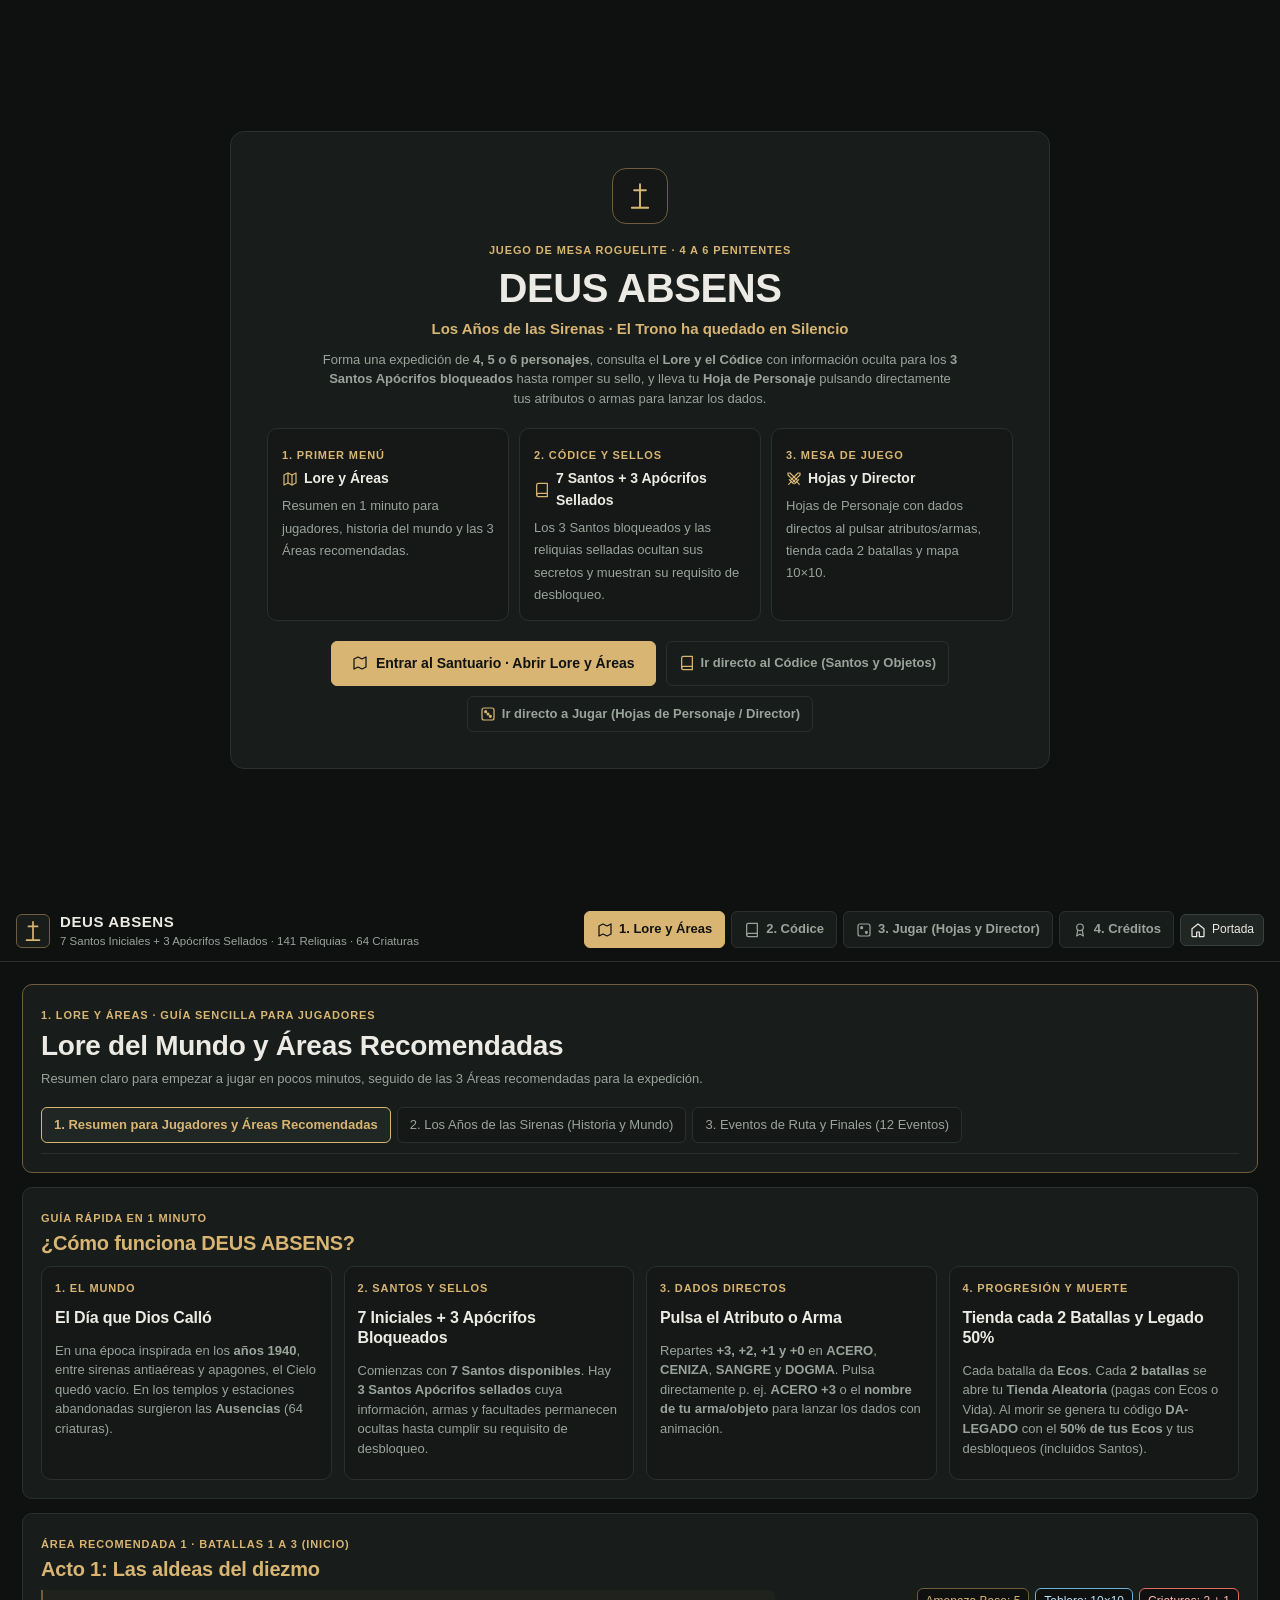
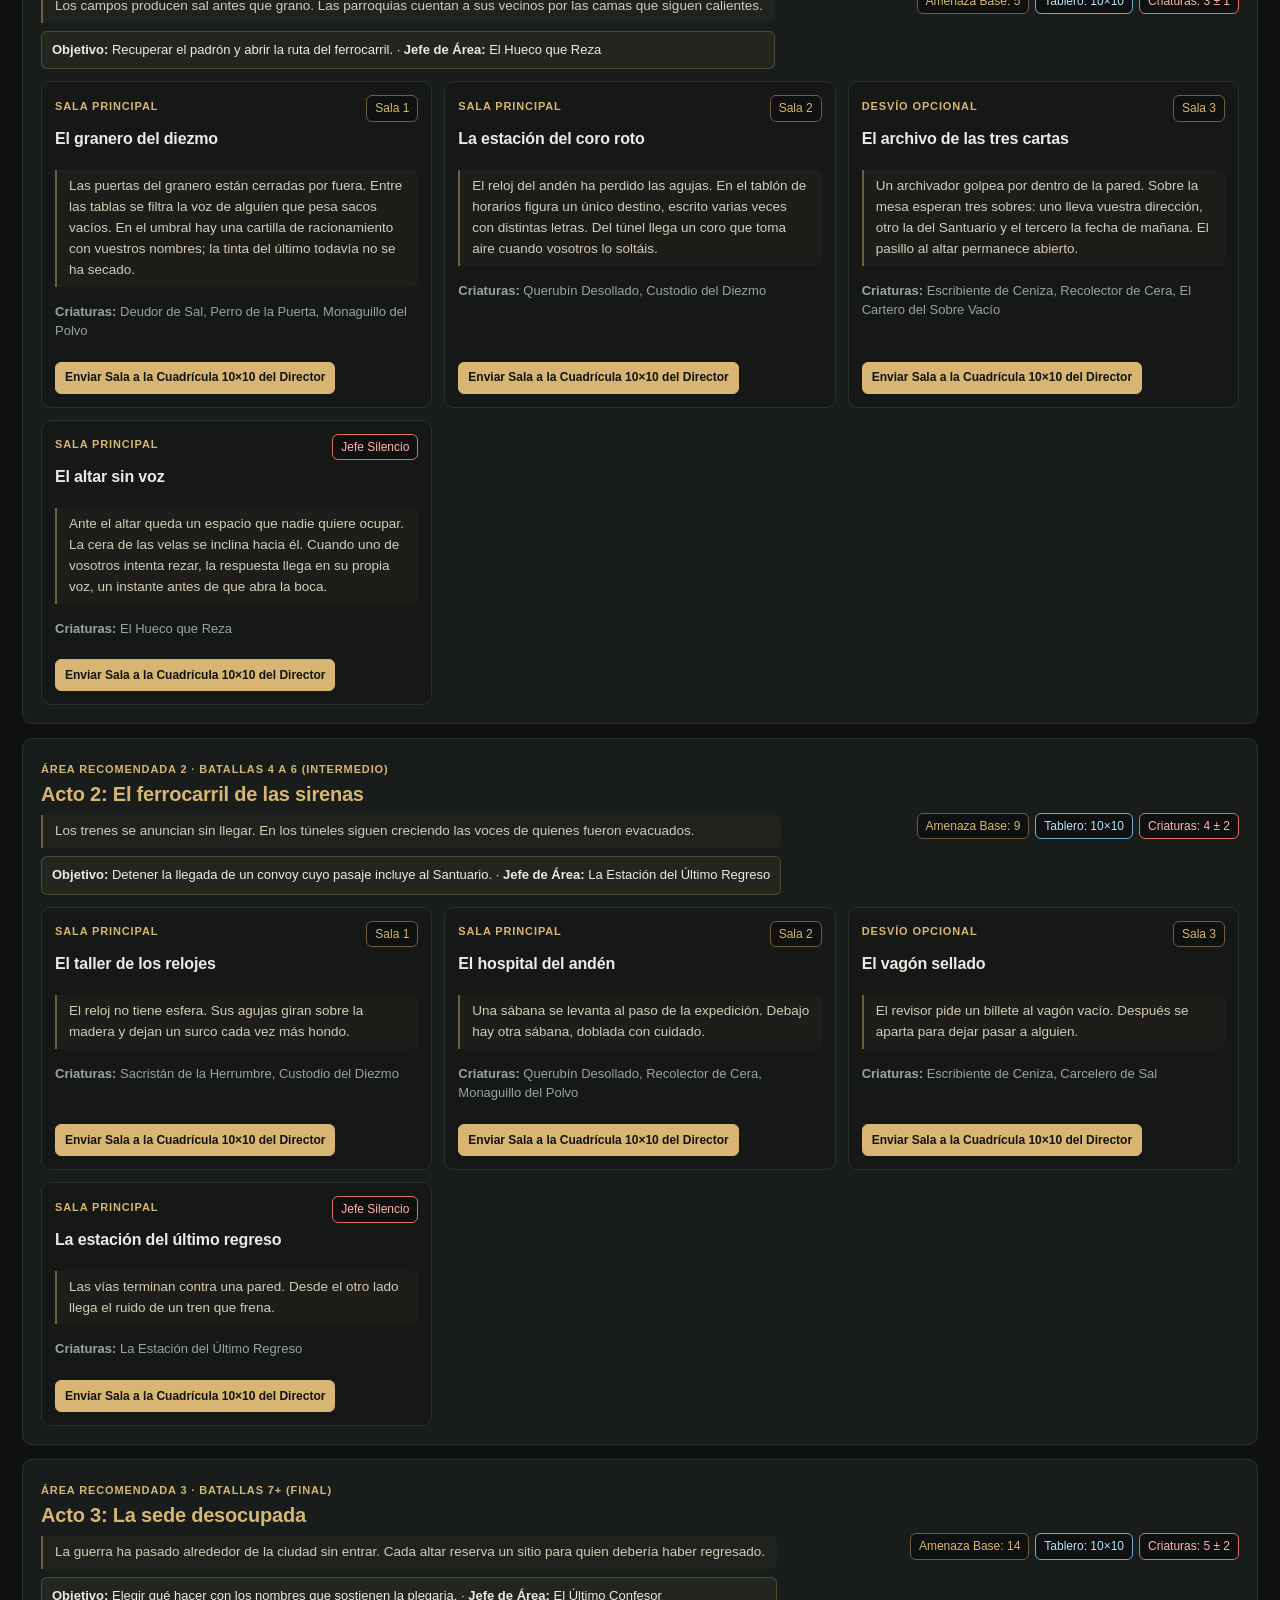
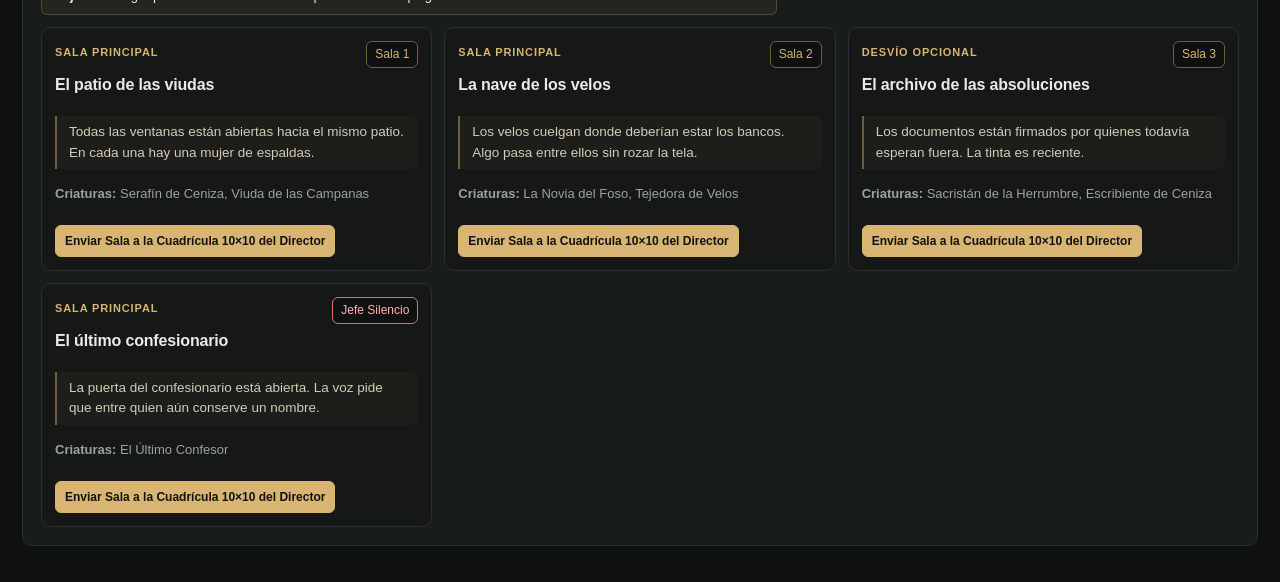
==== commit d875aaad: "Rename deus_absens_los_anos_de_las_sirenas.html to index.html" ====
--- a/index.html
+++ b/index.html
@@ -2,358 +2,4392 @@
 <html lang="es">
 <head>
 <meta charset="utf-8">
-<meta name="viewport" content="width=device-width, initial-scale=1">
-<meta name="theme-color" content="#100e12">
-<title>DEUS ABSENS — Santuario digital</title>
-<link rel="stylesheet" href="./assets/css/style.css">
+<meta name="viewport" content="width=device-width, initial-scale=1, viewport-fit=cover">
+<title>DEUS ABSENS · Los Años de las Sirenas</title>
+<style>
+:root {
+  color-scheme: dark;
+  --bg: #0f1110;
+  --bg-alt: #151816;
+  --panel: #181c1a;
+  --panel-hi: #202623;
+  --sheet-bg: #141816;
+  --edge: #2a312d;
+  --edge-gold: #6e5d3e;
+  --ink: #eceae4;
+  --muted: #9aa39c;
+  --gold: #d8b572;
+  --gold-dim: #8f7748;
+  --red: #e06c62;
+  --red-bg: #2d1918;
+  --green: #6ec486;
+  --green-bg: #172b1e;
+  --blue: #6cb0d6;
+  --purple: #b592e0;
+  --radius-sm: 6px;
+  --radius-md: 10px;
+  --radius-lg: 14px;
+  --font-sans: 'Inter', -apple-system, BlinkMacSystemFont, 'Segoe UI', Roboto, sans-serif;
+}
+* { box-sizing: border-box; -webkit-tap-highlight-color: transparent; }
+html, body {
+  margin: 0;
+  padding: 0;
+  background: var(--bg);
+  color: var(--ink);
+  font: 14.5px/1.55 var(--font-sans);
+  overflow-x: hidden;
+}
+h1, h2, h3, h4 {
+  font-family: var(--font-sans);
+  font-weight: 700;
+  line-height: 1.25;
+  letter-spacing: -0.01em;
+  margin: 0 0 6px 0;
+  color: var(--ink);
+}
+h1 { font-size: clamp(20px, 2.6vw, 28px); }
+h2 { font-size: clamp(17px, 2vw, 20px); color: var(--gold); }
+h3 { font-size: 16px; }
+h4 { font-size: 14px; color: var(--gold); }
+p { margin: 0 0 8px 0; }
+.eyebrow {
+  text-transform: uppercase;
+  letter-spacing: 0.08em;
+  color: var(--gold);
+  font-size: 11px;
+  font-weight: 600;
+  display: inline-flex;
+  align-items: center;
+  gap: 5px;
+  margin-bottom: 4px;
+}
+.note { color: var(--muted); font-size: 13px; line-height: 1.5; }
+.lore {
+  font-size: 13.5px;
+  line-height: 1.55;
+  color: #d4cbb8;
+  border-left: 2px solid var(--edge-gold);
+  padding: 6px 12px;
+  background: rgba(216, 181, 114, 0.04);
+  border-radius: 0 var(--radius-sm) var(--radius-sm) 0;
+  margin: 8px 0;
+}
+
+/* =========================================================================
+   ICONOS VECTORIALES MONOCROMÁTICOS (ESTILO GOOGLE MATERIAL SYMBOLS OUTLINED)
+   ========================================================================= */
+.ms-icon {
+  width: 16px;
+  height: 16px;
+  display: inline-block;
+  vertical-align: -0.18em;
+  fill: none;
+  stroke: currentColor;
+  stroke-width: 1.85;
+  stroke-linecap: round;
+  stroke-linejoin: round;
+  flex-shrink: 0;
+}
+.ms-icon.lg { width: 22px; height: 22px; }
+.ms-icon.xl { width: 28px; height: 28px; stroke-width: 1.65; }
+.ms-icon.gold { color: var(--gold); }
+.ms-icon.red { color: var(--red); }
+.ms-icon.green { color: var(--green); }
+.ms-icon.blue { color: var(--blue); }
+.ms-icon.purple { color: var(--purple); }
+.ms-icon.muted { color: var(--muted); }
+
+/* =========================================================================
+   TARJETAS DE CONTENIDO SELLADO / BLOQUEADO (SANTOS APÓCRIFOS Y RELIQUIAS)
+   ========================================================================= */
+.card.locked-card {
+  background: repeating-linear-gradient(
+    -45deg,
+    #131615,
+    #131615 10px,
+    #161a18 10px,
+    #161a18 20px
+  );
+  border: 1px dashed #4a4333;
+  position: relative;
+}
+.seal-requirement-box {
+  background: rgba(15, 17, 16, 0.82);
+  border: 1px solid var(--edge-gold);
+  border-radius: var(--radius-sm);
+  padding: 10px 12px;
+  margin: 4px 0;
+}
+.seal-requirement-box .seal-title {
+  font-size: 11px;
+  font-weight: 700;
+  text-transform: uppercase;
+  letter-spacing: 0.08em;
+  color: var(--gold);
+  display: flex;
+  align-items: center;
+  gap: 6px;
+  margin-bottom: 4px;
+}
+.redacted-line {
+  font-size: 12.5px;
+  color: #6f7771;
+  font-style: italic;
+  padding: 6px 10px;
+  border-left: 2px solid #3a423d;
+  background: rgba(0, 0, 0, 0.25);
+  border-radius: 0 var(--radius-sm) var(--radius-sm) 0;
+}
+
+/* =========================================================================
+   PANTALLA DE INICIO MINIMALISTA (SPLASH SCREEN)
+   ========================================================================= */
+.splash-screen {
+  min-height: 100dvh;
+  background: var(--bg);
+  display: flex;
+  align-items: center;
+  justify-content: center;
+  padding: 20px 16px;
+}
+.splash-screen[hidden] { display: none !important; }
+.splash-card {
+  max-width: 820px;
+  width: 100%;
+  background: var(--panel);
+  border: 1px solid var(--edge);
+  border-radius: var(--radius-lg);
+  padding: clamp(20px, 4vw, 36px);
+  text-align: center;
+}
+.splash-emblem {
+  width: 56px;
+  height: 56px;
+  margin: 0 auto 14px auto;
+  border-radius: 14px;
+  background: var(--bg-alt);
+  border: 1px solid var(--edge-gold);
+  color: var(--gold);
+  display: flex;
+  align-items: center;
+  justify-content: center;
+}
+.splash-pillars {
+  display: grid;
+  grid-template-columns: repeat(auto-fit, minmax(min(100%, 220px), 1fr));
+  gap: 10px;
+  margin: 20px 0;
+  text-align: left;
+}
+.splash-pillar {
+  background: var(--bg-alt);
+  border: 1px solid var(--edge);
+  border-radius: var(--radius-md);
+  padding: 14px;
+}
+.splash-pillar strong {
+  color: var(--ink);
+  display: flex;
+  align-items: center;
+  gap: 6px;
+  margin-bottom: 4px;
+  font-size: 14px;
+}
+.splash-actions {
+  display: flex;
+  flex-wrap: wrap;
+  gap: 10px;
+  justify-content: center;
+  margin-top: 16px;
+}
+.btn-splash-primary {
+  background: var(--gold);
+  color: #111312;
+  border: 1px solid var(--gold);
+  padding: 11px 20px;
+  font-size: 14px;
+  font-weight: 700;
+  border-radius: var(--radius-sm);
+  cursor: pointer;
+  display: inline-flex;
+  align-items: center;
+  gap: 8px;
+}
+.btn-splash-primary:hover { background: #e5c687; }
+
+/* =========================================================================
+   BARRA SUPERIOR Y NAVEGACIÓN (OPTIMIZADA PARA PC Y MÓVIL)
+   ========================================================================= */
+.topbar {
+  background: rgba(15, 17, 16, 0.94);
+  backdrop-filter: blur(8px);
+  border-bottom: 1px solid var(--edge);
+  padding: 10px 16px;
+  display: flex;
+  flex-wrap: wrap;
+  gap: 10px;
+  align-items: center;
+  justify-content: space-between;
+  position: sticky;
+  top: 0;
+  z-index: 50;
+}
+.brand-wrap {
+  display: flex;
+  align-items: center;
+  gap: 10px;
+}
+.brand-cross {
+  color: var(--gold);
+  border: 1px solid var(--edge-gold);
+  width: 34px;
+  height: 34px;
+  display: inline-flex;
+  align-items: center;
+  justify-content: center;
+  border-radius: var(--radius-sm);
+  background: var(--panel);
+}
+.brand-title {
+  font-size: 15px;
+  font-weight: 700;
+  letter-spacing: 0.04em;
+  color: var(--ink);
+}
+.brand-sub {
+  font-size: 11.5px;
+  color: var(--muted);
+}
+.mode-switch {
+  display: flex;
+  gap: 6px;
+  align-items: center;
+  overflow-x: auto;
+  max-width: 100%;
+  padding-bottom: 2px;
+  scrollbar-width: none;
+}
+.mode-switch::-webkit-scrollbar { display: none; }
+.mode-btn {
+  background: var(--panel);
+  color: var(--muted);
+  border: 1px solid var(--edge);
+  padding: 7px 12px;
+  border-radius: var(--radius-sm);
+  cursor: pointer;
+  font-weight: 600;
+  font-size: 13px;
+  white-space: nowrap;
+  display: inline-flex;
+  align-items: center;
+  gap: 6px;
+  transition: all 0.15s;
+}
+.mode-btn:hover { background: var(--panel-hi); color: var(--ink); }
+.mode-btn.active {
+  background: var(--gold);
+  color: #111312;
+  border-color: var(--gold);
+}
+
+/* Submenú de Jugar (Jugador vs Director) */
+.play-instance-bar {
+  background: var(--panel);
+  border: 1px solid var(--edge);
+  border-radius: var(--radius-md);
+  padding: 12px 14px;
+  margin-bottom: 14px;
+  display: flex;
+  flex-wrap: wrap;
+  gap: 10px;
+  align-items: center;
+  justify-content: space-between;
+}
+.instance-pills {
+  display: flex;
+  gap: 6px;
+  overflow-x: auto;
+  max-width: 100%;
+}
+.instance-pill {
+  background: var(--bg-alt);
+  color: var(--muted);
+  border: 1px solid var(--edge);
+  padding: 7px 13px;
+  border-radius: var(--radius-sm);
+  font-weight: 600;
+  font-size: 13px;
+  white-space: nowrap;
+  cursor: pointer;
+  display: inline-flex;
+  align-items: center;
+  gap: 6px;
+}
+.instance-pill.active {
+  background: var(--gold);
+  color: #111312;
+  border-color: var(--gold);
+}
+
+/* Toast Banner */
+#toast-bar {
+  background: var(--green-bg);
+  border-bottom: 1px solid var(--green);
+  color: var(--ink);
+  padding: 9px 16px;
+  font-size: 13.5px;
+  display: none;
+  align-items: center;
+  justify-content: space-between;
+  gap: 10px;
+}
+#toast-bar.error {
+  background: var(--red-bg);
+  border-color: var(--red);
+}
+
+main {
+  max-width: 1360px;
+  margin: 0 auto;
+  padding: clamp(12px, 2.5vw, 22px);
+}
+
+/* Panels & Cards Minimalistas */
+.panel {
+  background: var(--panel);
+  border: 1px solid var(--edge);
+  border-radius: var(--radius-md);
+  padding: clamp(14px, 2vw, 18px);
+  margin-bottom: 14px;
+}
+.panel-gold {
+  border-color: var(--edge-gold);
+}
+.panel-danger {
+  border-color: var(--red);
+}
+.grid {
+  display: grid;
+  grid-template-columns: repeat(auto-fill, minmax(min(100%, 310px), 1fr));
+  gap: 12px;
+}
+.two-col {
+  display: grid;
+  grid-template-columns: minmax(0, 1.05fr) minmax(0, 0.95fr);
+  gap: 16px;
+}
+@media (max-width: 920px) {
+  .two-col { grid-template-columns: 1fr; }
+}
+.card {
+  background: var(--bg-alt);
+  border: 1px solid var(--edge);
+  border-radius: var(--radius-md);
+  padding: 13px;
+  display: flex;
+  flex-direction: column;
+  gap: 7px;
+}
+.card.selected {
+  border-color: var(--gold);
+}
+
+/* =========================================================================
+   HOJA DE PERSONAJE MINIMALISTA Y LANZAMIENTO DIRECTO AL PULSAR NOMBRES
+   ========================================================================= */
+.sheet-slot-bar {
+  display: flex;
+  flex-wrap: wrap;
+  gap: 8px;
+  align-items: center;
+  justify-content: space-between;
+  background: var(--panel);
+  padding: 10px 12px;
+  border-radius: var(--radius-md);
+  border: 1px solid var(--edge);
+  margin-bottom: 12px;
+}
+#player-sheet-slots-bar {
+  display: flex;
+  gap: 6px;
+  overflow-x: auto;
+  max-width: 100%;
+  padding-bottom: 2px;
+  scrollbar-width: none;
+}
+#player-sheet-slots-bar::-webkit-scrollbar { display: none; }
+.sheet-slot-btn {
+  padding: 6px 11px;
+  border-radius: var(--radius-sm);
+  border: 1px solid var(--edge);
+  background: var(--bg-alt);
+  color: var(--muted);
+  font-size: 12.5px;
+  font-weight: 600;
+  white-space: nowrap;
+  cursor: pointer;
+  display: inline-flex;
+  align-items: center;
+  gap: 6px;
+}
+.sheet-slot-btn.active {
+  background: var(--gold);
+  color: #111312;
+  border-color: var(--gold);
+}
+.character-sheet-folio {
+  background: var(--panel);
+  border: 1px solid var(--edge);
+  border-radius: var(--radius-lg);
+  padding: clamp(14px, 2.2vw, 22px);
+  margin-bottom: 16px;
+}
+.sheet-header-banner {
+  border-bottom: 1px solid var(--edge);
+  padding-bottom: 14px;
+  margin-bottom: 16px;
+  display: flex;
+  flex-wrap: wrap;
+  gap: 12px;
+  align-items: center;
+  justify-content: space-between;
+}
+.sheet-seal-emblem {
+  width: 48px;
+  height: 48px;
+  border-radius: var(--radius-md);
+  border: 1px solid var(--edge-gold);
+  background: var(--bg-alt);
+  color: var(--gold);
+  display: inline-flex;
+  align-items: center;
+  justify-content: center;
+  flex-shrink: 0;
+}
+
+/* Medallones de Atributos: Al pulsar p.ej. "ACERO +2" se lanza el dado directamente */
+.attr-medallions {
+  display: grid;
+  grid-template-columns: repeat(4, minmax(0, 1fr));
+  gap: 10px;
+  margin: 10px 0 14px 0;
+}
+@media (max-width: 680px) {
+  .attr-medallions { grid-template-columns: repeat(2, minmax(0, 1fr)); }
+}
+.attr-medallion {
+  background: var(--bg-alt);
+  border: 1px solid var(--edge);
+  border-radius: var(--radius-md);
+  padding: 8px;
+  display: flex;
+  flex-direction: column;
+  gap: 6px;
+  transition: border-color 0.18s, transform 0.14s, background 0.18s;
+}
+.attr-medallion:hover {
+  border-color: var(--edge-gold);
+}
+.attr-roll-trigger {
+  width: 100%;
+  background: linear-gradient(180deg, rgba(216,181,114,0.12) 0%, rgba(216,181,114,0.03) 100%);
+  border: 1px solid var(--edge-gold);
+  border-radius: var(--radius-sm);
+  padding: 10px 8px;
+  cursor: pointer;
+  display: flex;
+  flex-direction: column;
+  align-items: center;
+  justify-content: center;
+  gap: 3px;
+  text-align: center;
+  transition: all 0.16s ease;
+}
+.attr-roll-trigger:hover {
+  background: rgba(216, 181, 114, 0.22);
+  border-color: var(--gold);
+  transform: translateY(-1px);
+  box-shadow: 0 4px 14px rgba(0, 0, 0, 0.35);
+}
+.attr-roll-trigger:active {
+  transform: translateY(0) scale(0.98);
+}
+.attr-roll-label {
+  font-size: 15px;
+  font-weight: 800;
+  letter-spacing: 0.04em;
+  color: var(--gold);
+  display: inline-flex;
+  align-items: center;
+  gap: 6px;
+}
+.attr-roll-hint {
+  font-size: 11px;
+  color: var(--muted);
+  display: inline-flex;
+  align-items: center;
+  gap: 4px;
+}
+.attr-edit-row {
+  display: flex;
+  align-items: center;
+  justify-content: space-between;
+  gap: 6px;
+  font-size: 11.5px;
+  color: var(--muted);
+  padding: 2px 4px 0 4px;
+}
+.attr-edit-row select {
+  padding: 2px 6px;
+  min-height: 26px;
+  font-size: 12px;
+  font-weight: 700;
+  color: var(--ink);
+}
+
+/* Nombres clicables de Armas y Objetos (lanzan dados al pulsar el nombre) */
+.starting-gear-card {
+  background: var(--bg-alt);
+  border: 1px solid var(--edge-gold);
+  border-radius: var(--radius-md);
+  padding: 13px;
+  display: flex;
+  flex-direction: column;
+  gap: 6px;
+}
+.rollable-name {
+  appearance: none;
+  background: rgba(216, 181, 114, 0.08);
+  border: 1px solid rgba(216, 181, 114, 0.35);
+  color: var(--gold);
+  font-weight: 700;
+  font-size: 15px;
+  padding: 6px 10px;
+  border-radius: var(--radius-sm);
+  cursor: pointer;
+  display: inline-flex;
+  align-items: center;
+  justify-content: space-between;
+  gap: 8px;
+  width: 100%;
+  text-align: left;
+  transition: all 0.16s ease;
+}
+.rollable-name:hover {
+  background: rgba(216, 181, 114, 0.2);
+  border-color: var(--gold);
+  color: #fff6e0;
+  transform: translateY(-1px);
+  box-shadow: 0 3px 10px rgba(0, 0, 0, 0.3);
+}
+.rollable-name:active {
+  transform: translateY(0) scale(0.99);
+}
+.rollable-name .roll-chip {
+  font-size: 11.5px;
+  font-weight: 600;
+  color: var(--ink);
+  background: rgba(15, 17, 16, 0.65);
+  border: 1px solid var(--edge-gold);
+  padding: 2px 7px;
+  border-radius: 99px;
+  white-space: nowrap;
+  display: inline-flex;
+  align-items: center;
+  gap: 4px;
+}
+
+/* =========================================================================
+   BANDEJA DE DADOS CON ANIMACIÓN 3D / TUMBLE MEJORADA
+   ========================================================================= */
+.dice-stage {
+  background: linear-gradient(135deg, #161b18 0%, #101311 100%);
+  border: 1px solid var(--edge-gold);
+  border-radius: var(--radius-md);
+  padding: 12px 14px;
+  margin-bottom: 16px;
+  display: flex;
+  flex-wrap: wrap;
+  align-items: center;
+  justify-content: space-between;
+  gap: 12px;
+  position: relative;
+  overflow: hidden;
+  transition: border-color 0.25s, box-shadow 0.25s;
+}
+.dice-stage.is-rolling {
+  border-color: var(--gold);
+  box-shadow: 0 0 22px rgba(216, 181, 114, 0.22);
+}
+.dice-stage.is-crit {
+  border-color: #f5d376;
+  box-shadow: 0 0 26px rgba(245, 211, 118, 0.35);
+}
+.dice-stage.is-fumble {
+  border-color: var(--red);
+  box-shadow: 0 0 24px rgba(224, 108, 98, 0.3);
+}
+.dice-cubes-wrap {
+  display: flex;
+  align-items: center;
+  gap: 10px;
+  flex-wrap: wrap;
+}
+.die-cube {
+  width: 48px;
+  height: 48px;
+  border-radius: 10px;
+  background: linear-gradient(145deg, #252c28 0%, #151917 100%);
+  border: 1.5px solid var(--gold);
+  color: var(--ink);
+  display: inline-flex;
+  flex-direction: column;
+  align-items: center;
+  justify-content: center;
+  position: relative;
+  box-shadow: 0 4px 12px rgba(0, 0, 0, 0.45), inset 0 1px 0 rgba(255, 255, 255, 0.08);
+  font-weight: 800;
+  font-size: 19px;
+  user-select: none;
+}
+.die-cube.die-weapon {
+  border-color: var(--blue);
+  background: linear-gradient(145deg, #1b2730 0%, #12191f 100%);
+  color: #d4eeff;
+}
+.die-cube .die-tag {
+  font-size: 8.5px;
+  font-weight: 700;
+  letter-spacing: 0.05em;
+  text-transform: uppercase;
+  color: var(--muted);
+  line-height: 1;
+  margin-top: 2px;
+}
+.die-cube.rolling {
+  animation: dieTumble 0.52s cubic-bezier(0.22, 0.8, 0.32, 1);
+}
+.die-cube.settle-pop {
+  animation: diePop 0.24s ease-out;
+}
+@keyframes dieTumble {
+  0%   { transform: translateY(0) rotate(0deg) scale(0.92); filter: brightness(1.3); }
+  20%  { transform: translateY(-9px) rotate(-18deg) scale(1.08); }
+  45%  { transform: translateY(4px) rotate(16deg) scale(0.96); }
+  70%  { transform: translateY(-5px) rotate(-10deg) scale(1.04); }
+  100% { transform: translateY(0) rotate(0deg) scale(1); filter: brightness(1); }
+}
+@keyframes diePop {
+  0%   { transform: scale(1.16); }
+  100% { transform: scale(1); }
+}
+.dice-formula-info {
+  flex: 1;
+  min-width: 210px;
+}
+.dice-total-pill {
+  background: var(--bg);
+  border: 1px solid var(--edge-gold);
+  border-radius: var(--radius-md);
+  padding: 8px 14px;
+  text-align: center;
+  min-width: 112px;
+}
+.dice-total-pill .total-num {
+  font-size: 24px;
+  font-weight: 800;
+  color: var(--gold);
+  line-height: 1.1;
+  display: block;
+}
+.dice-total-pill .total-lbl {
+  font-size: 10.5px;
+  text-transform: uppercase;
+  letter-spacing: 0.06em;
+  color: var(--muted);
+}
+
+.reader-summary-box {
+  background: rgba(216, 181, 114, 0.06);
+  border: 1px solid rgba(216, 181, 114, 0.25);
+  border-radius: var(--radius-sm);
+  padding: 8px 10px;
+  font-size: 13px;
+  color: var(--ink);
+}
+
+/* Controls & Inputs (Touch-Friendly para Móvil y Escritorio) */
+input, select, textarea, button {
+  font: inherit;
+  background: var(--bg);
+  color: var(--ink);
+  border: 1px solid var(--edge);
+  border-radius: var(--radius-sm);
+  padding: 7px 11px;
+  min-height: 36px;
+}
+input:focus, select:focus, textarea:focus, button:focus-visible {
+  outline: 2px solid var(--gold);
+  outline-offset: 1px;
+}
+button {
+  cursor: pointer;
+  background: var(--panel-hi);
+  border-color: #38423c;
+  font-weight: 500;
+  display: inline-flex;
+  align-items: center;
+  justify-content: center;
+  gap: 6px;
+  transition: background 0.15s, border-color 0.15s;
+}
+button:hover:not(:disabled) { background: #2b332e; border-color: var(--gold-dim); }
+button:disabled { opacity: 0.45; cursor: not-allowed; }
+.btn-gold {
+  background: var(--gold);
+  color: #111312;
+  border-color: var(--gold);
+  font-weight: 700;
+}
+.btn-gold:hover:not(:disabled) { background: #e5c687; }
+.btn-danger {
+  background: var(--red-bg);
+  border-color: var(--red);
+  color: #ffd5d1;
+}
+.btn-danger:hover:not(:disabled) { background: #422220; }
+.btn-sm { padding: 5px 9px; font-size: 12px; min-height: 32px; }
+
+.row {
+  display: flex;
+  flex-wrap: wrap;
+  gap: 8px;
+  align-items: center;
+}
+.between {
+  display: flex;
+  flex-wrap: wrap;
+  gap: 10px;
+  align-items: center;
+  justify-content: space-between;
+}
+label.field {
+  display: inline-flex;
+  flex-direction: column;
+  gap: 4px;
+  font-size: 12.5px;
+  color: var(--muted);
+}
+.badges {
+  display: flex;
+  flex-wrap: wrap;
+  gap: 6px;
+}
+.badge {
+  font-size: 12px;
+  padding: 3px 8px;
+  border-radius: var(--radius-sm);
+  border: 1px solid var(--edge);
+  background: var(--bg);
+  color: var(--ink);
+  display: inline-flex;
+  align-items: center;
+  gap: 5px;
+}
+.badge.gold { border-color: var(--edge-gold); color: var(--gold); }
+.badge.red { border-color: var(--red); color: #ffb3ac; }
+.badge.green { border-color: var(--green); color: #b5f0c5; }
+.badge.blue { border-color: var(--blue); color: #b8e2fa; }
+
+/* Sub-tabs con scroll táctil en teléfono */
+.subnav {
+  display: flex;
+  gap: 6px;
+  margin-bottom: 14px;
+  border-bottom: 1px solid var(--edge);
+  padding-bottom: 10px;
+  overflow-x: auto;
+  max-width: 100%;
+  scrollbar-width: none;
+}
+.subnav::-webkit-scrollbar { display: none; }
+.subtab {
+  background: var(--bg-alt);
+  border: 1px solid var(--edge);
+  color: var(--muted);
+  padding: 7px 12px;
+  border-radius: var(--radius-sm);
+  white-space: nowrap;
+  font-size: 13px;
+}
+.subtab.active {
+  background: var(--panel-hi);
+  color: var(--gold);
+  border-color: var(--gold);
+  font-weight: 600;
+}
+
+/* Progress bars */
+.bar-wrap {
+  width: 100%;
+  height: 8px;
+  background: var(--bg);
+  border-radius: 99px;
+  overflow: hidden;
+}
+.bar-fill {
+  height: 100%;
+  transition: width 0.2s;
+}
+.bar-hp { background: var(--red); }
+.bar-stigma { background: var(--purple); }
+
+/* =========================================================================
+   CUADRÍCULA 10x10 RESPONSIVA (ESCRITORIO Y MÓVIL SIN ZOOM FORZADO)
+   ========================================================================= */
+.grid-board-wrap {
+  width: 100%;
+  display: flex;
+  flex-direction: column;
+  align-items: center;
+}
+.grid-10x10 {
+  display: grid;
+  grid-template-columns: repeat(10, minmax(26px, 44px));
+  gap: 3px;
+  background: var(--bg);
+  padding: 6px;
+  border: 1px solid var(--edge);
+  border-radius: var(--radius-md);
+  user-select: none;
+  width: 100%;
+  max-width: 470px;
+}
+.cell-10 {
+  aspect-ratio: 1 / 1;
+  border-radius: 4px;
+  border: 1px solid #242b27;
+  background: var(--bg-alt);
+  display: flex;
+  flex-direction: column;
+  align-items: center;
+  justify-content: center;
+  font-size: clamp(10px, 2.4vw, 12px);
+  font-weight: 700;
+  cursor: pointer;
+  position: relative;
+}
+.cell-10:hover {
+  border-color: var(--gold);
+  z-index: 2;
+}
+.cell-10.selected-cell {
+  outline: 2px solid var(--gold);
+  z-index: 3;
+}
+.cell-10 .coord {
+  position: absolute;
+  top: 1px;
+  left: 2px;
+  font-size: 7.5px;
+  color: #5b665e;
+  font-weight: normal;
+  line-height: 1;
+}
+@media (max-width: 480px) {
+  .cell-10 .coord { display: none; }
+  .topbar { padding: 8px 12px; }
+  .brand-sub { display: none; }
+  .sheet-header-banner input[type="text"],
+  .sheet-header-banner select {
+    width: 100% !important;
+    min-width: 0 !important;
+  }
+}
+.cell-muro { background: #2d3330; border-color: #464f4a; color: #9aa39c; }
+.cell-cobertura { background: #332c1d; border-color: #78653b; color: var(--gold); }
+.cell-trampa { background: #381d1c; border-color: #8c3f3b; color: var(--red); }
+.cell-salida { background: #192f3d; border-color: #3f7a9c; color: var(--blue); }
+.token-p {
+  background: #1b4d2e;
+  color: #dcffe6;
+  border: 1px solid #5ad484;
+  padding: 1px 3px;
+  border-radius: 3px;
+  font-size: clamp(9px, 2.2vw, 11px);
+  line-height: 1.1;
+}
+.token-p.dead {
+  background: #421e1e;
+  color: #ffadad;
+  border-color: #bf5252;
+}
+.token-e {
+  background: #59201c;
+  color: #ffe399;
+  border: 1px solid #e08b46;
+  padding: 1px 3px;
+  border-radius: 3px;
+  font-size: clamp(9px, 2.2vw, 11px);
+  line-height: 1.1;
+}
+
+details {
+  border-top: 1px solid var(--edge);
+  padding-top: 8px;
+  margin-top: 4px;
+}
+summary {
+  cursor: pointer;
+  color: var(--gold);
+  font-weight: 600;
+  font-size: 12.5px;
+}
+.code-box {
+  font-family: ui-monospace, SFMono-Regular, Menlo, Monaco, Consolas, monospace;
+  font-size: 12px;
+  background: var(--bg);
+  border: 1px solid var(--edge);
+  color: var(--gold);
+  padding: 10px;
+  border-radius: var(--radius-sm);
+  word-break: break-all;
+  width: 100%;
+}
+</style>
 </head>
 <body>
-<div class="splash-gate open" id="splashGate" aria-hidden="false">
-  <div class="splash-core">
-    <div class="splash-art" aria-hidden="true">
-      <svg viewBox="0 0 360 520" xmlns="http://www.w3.org/2000/svg" focusable="false">
-        <defs>
-          <linearGradient id="vitraux" x1="0" y1="0" x2="1" y2="1"><stop stop-color="#713843"/><stop offset="0.48" stop-color="#311e30"/><stop offset="1" stop-color="#18151e"/></linearGradient>
-          <linearGradient id="ray" x1="0" y1="0" x2="0" y2="1"><stop stop-color="#c6a16d" stop-opacity=".28"/><stop offset="1" stop-color="#c6a16d" stop-opacity="0"/></linearGradient>
-        </defs>
-        <path d="M180 19Q330 109 331 249V488H29V249Q30 109 180 19Z" fill="#151117" stroke="#b79b73" stroke-width="2"/>
-        <path d="M180 44Q311 125 311 251V468H49V251Q49 125 180 44Z" fill="url(#vitraux)" stroke="#785461"/>
-        <path d="M180 44V468M49 254H311M49 356H311" stroke="#bd996d" opacity=".24"/>
-        <path d="M180 95L248 204L180 310L112 204Z" fill="#1f1720" stroke="#c6a16d" stroke-width="2"/>
-        <circle cx="180" cy="202" r="61" stroke="#c6a16d" fill="none" stroke-width="1.5"/>
-        <circle cx="180" cy="202" r="49" stroke="#c6a16d" fill="none" stroke-dasharray="3 8" opacity=".55"/>
-        <path d="M180 152V252M130 202H230" stroke="#d3b58a" stroke-width="5" stroke-linecap="square"/>
-        <path d="M152 166L208 238M208 166L152 238" stroke="#d3b58a" opacity=".34"/>
-        <path d="M180 300L244 381L180 454L116 381Z" fill="url(#ray)" stroke="#b79b73" opacity=".85"/>
-        <path d="M79 290Q115 259 144 290V428H79Z M216 290Q245 259 281 290V428H216Z" fill="#100d13" stroke="#8e6470" opacity=".88"/>
-        <path d="M92 307V418M269 307V418" stroke="#c6a16d" opacity=".3"/>
-        <path d="M103 96L120 126M257 96L240 126M106 460H254" stroke="#d3b58a" opacity=".5"/>
-        <circle cx="180" cy="15" r="4" fill="#c6a16d"/>
-        <text x="180" y="498" text-anchor="middle" font-family="Georgia,serif" font-size="10" letter-spacing="5" fill="#c6a16d">TRONO VACÍO</text>
-      </svg>
-      <div class="splash-art-label">✦ ARCHIVO DEL ÚLTIMO CIELO ✦</div>
+
+<!-- =====================================================================
+     PANTALLA DE INICIO MINIMALISTA (ANTES DE ENTRAR A LOS MENÚS)
+     ===================================================================== -->
+<section id="splash-screen" class="splash-screen" aria-label="Pantalla de Inicio de Deus Absens">
+  <div class="splash-card">
+    <div class="splash-emblem" aria-hidden="true">
+      <svg class="ms-icon xl" viewBox="0 0 24 24"><path d="M12 2v20M7 7h10M5 22h14"/></svg>
     </div>
-    <div class="splash-content">
-      <div class="splash-number">✧ &nbsp; ARCHIVO I / EL SANTUARIO &nbsp; ✧</div>
-      <div class="eyebrow">Roguelite de mesa · Códice digital</div>
-      <h1>DEUS<br><span>ABSENS</span></h1>
-      <div class="splash-hairline" aria-hidden="true"><span>✦</span></div>
-      <p class="subtitle">El cielo ha quedado vacío.<br>La búsqueda acaba de comenzar.</p>
-      <p class="splash-copy">Consulta a los Santos, prepara tu expedición y abre los registros del mundo después del silencio.</p>
-      <div class="splash-actions">
-        <button class="btn" data-enter-app="inicio">Entrar al santuario <span aria-hidden="true">↗</span></button>
-        <button class="btn secondary" data-enter-app="personajes">Ver los Penitentes</button>
+    <span class="eyebrow">Juego de Mesa Roguelite · 4 a 6 Penitentes</span>
+    <h1 style="font-size:clamp(26px, 4vw, 40px); margin-bottom:4px;">DEUS ABSENS</h1>
+    <p style="color:var(--gold); font-size:15px; font-weight:600; margin-bottom:10px;">Los Años de las Sirenas · El Trono ha quedado en Silencio</p>
+    <p class="note" style="max-width:640px; margin:0 auto;">
+      Forma una expedición de <b>4, 5 o 6 personajes</b>, consulta el <b>Lore y el Códice</b> con información oculta para los <b>3 Santos Apócrifos bloqueados</b> hasta romper su sello,
+      y lleva tu <b>Hoja de Personaje</b> pulsando directamente tus atributos o armas para lanzar los dados.
+    </p>
+
+    <div class="splash-pillars">
+      <div class="splash-pillar">
+        <span class="eyebrow">1. Primer Menú</span>
+        <strong>
+          <svg class="ms-icon gold" viewBox="0 0 24 24"><polygon points="3 6 9 3 15 6 21 3 21 18 15 21 9 18 3 21"/><line x1="9" y1="3" x2="9" y2="18"/><line x1="15" y1="6" x2="15" y2="21"/></svg>
+          Lore y Áreas
+        </strong>
+        <span class="note">Resumen en 1 minuto para jugadores, historia del mundo y las 3 Áreas recomendadas.</span>
       </div>
-      <div class="splash-foot">MEMENTO FINIS <span aria-hidden="true">✦</span> EL SILENCIO TAMBIÉN ES UNA RESPUESTA</div>
+      <div class="splash-pillar">
+        <span class="eyebrow">2. Códice y Sellos</span>
+        <strong>
+          <svg class="ms-icon gold" viewBox="0 0 24 24"><path d="M4 19.5A2.5 2.5 0 0 1 6.5 17H20"/><path d="M6.5 2H20v20H6.5A2.5 2.5 0 0 1 4 19.5v-15A2.5 2.5 0 0 1 6.5 2z"/></svg>
+          7 Santos + 3 Apócrifos Sellados
+        </strong>
+        <span class="note">Los 3 Santos bloqueados y las reliquias selladas ocultan sus secretos y muestran su requisito de desbloqueo.</span>
+      </div>
+      <div class="splash-pillar">
+        <span class="eyebrow">3. Mesa de Juego</span>
+        <strong>
+          <svg class="ms-icon gold" viewBox="0 0 24 24"><path d="M14.5 17.5L3 6V3h3l11.5 11.5"/><path d="M13 19l6-6"/><path d="M16 16l4 4"/><path d="M9.5 17.5L21 6V3h-3L6.5 14.5"/><path d="M11 19l-6-6"/><path d="M8 16l-4 4"/></svg>
+          Hojas y Director
+        </strong>
+        <span class="note">Hojas de Personaje con dados directos al pulsar atributos/armas, tienda cada 2 batallas y mapa 10×10.</span>
+      </div>
     </div>
-  </div>
-</div>
-
-<header class="topbar">
-  <div class="top-inner">
-    <a class="brand" href="#" aria-label="Volver al inicio" data-goto="inicio"><span class="brand-mark"><span>✦</span></span> DEUS ABSENS</a>
-    <div class="top-meta"><span class="top-pill">Santuario digital</span><span class="top-pill muted-pill">Versión v8.0</span></div>
-    <nav class="nav nav-grouped" aria-label="Navegación principal">
-      <button class="nav-home active" data-section="inicio"><span class="nav-glyph" aria-hidden="true">✦</span><span class="nav-label">Inicio</span></button>
-      <details class="nav-group">
-        <summary>El mundo <span aria-hidden="true">⌄</span></summary>
-        <div class="nav-panel">
-          <button data-section="historia"><span class="nav-glyph" aria-hidden="true">❦</span> Crónica</button>
-          <button data-section="reglas"><span class="nav-glyph" aria-hidden="true">⚖</span> Reglas</button>
-          <button data-section="zonas"><span class="nav-glyph" aria-hidden="true">◇</span> Zonas</button>
-        </div>
-      </details>
-      <details class="nav-group">
-        <summary>El códice <span aria-hidden="true">⌄</span></summary>
-        <div class="nav-panel">
-          <button data-section="personajes"><span class="nav-glyph" aria-hidden="true">♜</span> Penitentes</button>
-          <button data-section="enemigos"><span class="nav-glyph" aria-hidden="true">☠</span> Bestiario</button>
-          <button data-section="objetos"><span class="nav-glyph" aria-hidden="true">⚿</span> Reliquias</button>
-        </div>
-      </details>
-      <details class="nav-group">
-        <summary>La partida <span aria-hidden="true">⌄</span></summary>
-        <div class="nav-panel">
-          <button data-section="expedicion"><span class="nav-glyph" aria-hidden="true">⤳</span> Expedición</button>
-          <button data-section="encuentro"><span class="nav-glyph" aria-hidden="true">⚙</span> Director</button>
-          <button data-section="progreso"><span class="nav-glyph" aria-hidden="true">⟁</span> Ecos y legado</button>
-          <button data-section="mejoras"><span class="nav-glyph" aria-hidden="true">✣</span> Mejoras</button>
-          <button data-section="codigos"><span class="nav-glyph" aria-hidden="true">☷</span> Códigos</button>
-        </div>
-      </details>
-      <button class="nav-credit" data-section="creditos"><span class="nav-glyph" aria-hidden="true">✧</span><span class="nav-label">Créditos</span></button>
-    </nav>
-  </div>
-</header>
-
-<section class="hero" id="hero">
-  <div class="sigils"></div>
-  <div class="hero-content">
-    <div class="eyebrow">Manual de campaña · Roguelite de mesa</div>
-    <h1>DEUS ABSENS</h1>
-    <p class="subtitle">El cielo ha quedado vacío. El infierno ya no conoce sus fronteras. Y la humanidad todavía se atreve a buscar.</p>
-    <div class="hero-rule">✦ &nbsp; MEMENTO FINIS &nbsp; ✦</div>
-    <div class="actions">
-      <button class="btn" data-goto="historia">Leer la crónica</button>
-      <button class="btn secondary" data-goto="personajes">Elegir personaje</button>
-    </div>
-  </div>
-  <div class="hero-panels">
-    <div class="hero-panel">
-      <span class="tag gold">Estado</span>
-      <h3>Manual vivo</h3>
-      <p>El santuario digital sigue creciendo: combate, legado, zonas, bestiario y menús estructurales ya tienen un lugar propio.</p>
-    </div>
-    <div class="hero-panel">
-      <span class="tag">En desarrollo</span>
-      <h3>Próximos sistemas</h3>
-      <p>Progreso por jugador, expediciones, códigos, versiones redimidas, utilidades del director y menú de campaña.</p>
+
+    <div class="splash-actions">
+      <button type="button" id="btn-enter-lore" class="btn-splash-primary">
+        <svg class="ms-icon" viewBox="0 0 24 24"><polygon points="3 6 9 3 15 6 21 3 21 18 15 21 9 18 3 21"/></svg>
+        Entrar al Santuario · Abrir Lore y Áreas
+      </button>
+      <button type="button" id="btn-enter-codex" class="mode-btn">
+        <svg class="ms-icon gold" viewBox="0 0 24 24"><path d="M4 19.5A2.5 2.5 0 0 1 6.5 17H20"/><path d="M6.5 2H20v20H6.5A2.5 2.5 0 0 1 4 19.5v-15A2.5 2.5 0 0 1 6.5 2z"/></svg>
+        Ir directo al Códice (Santos y Objetos)
+      </button>
+      <button type="button" id="btn-enter-jugar" class="mode-btn">
+        <svg class="ms-icon gold" viewBox="0 0 24 24"><rect x="3" y="3" width="18" height="18" rx="3"/><circle cx="8.5" cy="8.5" r="1.4" fill="currentColor"/><circle cx="15.5" cy="15.5" r="1.4" fill="currentColor"/><circle cx="12" cy="12" r="1.4" fill="currentColor"/></svg>
+        Ir directo a Jugar (Hojas de Personaje / Director)
+      </button>
     </div>
   </div>
 </section>
 
-<div id="appStatus" class="app-status" role="alert" hidden></div>
+<!-- =====================================================================
+     BARRA SUPERIOR DE MENÚS (PRIMER MENÚ ACTIVO POR DEFECTO: LORE Y ÁREAS)
+     ===================================================================== -->
+<header class="topbar">
+  <div class="brand-wrap">
+    <span class="brand-cross" aria-hidden="true">
+      <svg class="ms-icon lg" viewBox="0 0 24 24"><path d="M12 2v20M7 7h10M5 22h14"/></svg>
+    </span>
+    <div>
+      <div class="brand-title">DEUS ABSENS</div>
+      <div class="brand-sub">7 Santos Iniciales + 3 Apócrifos Sellados · 141 Reliquias · 64 Criaturas</div>
+    </div>
+  </div>
+  <nav class="mode-switch" aria-label="Menú principal">
+    <button type="button" class="mode-btn active" id="nav-lore" data-main-menu="lore">
+      <svg class="ms-icon" viewBox="0 0 24 24"><polygon points="3 6 9 3 15 6 21 3 21 18 15 21 9 18 3 21"/></svg>
+      1. Lore y Áreas
+    </button>
+    <button type="button" class="mode-btn" id="nav-codex" data-main-menu="codex">
+      <svg class="ms-icon" viewBox="0 0 24 24"><path d="M4 19.5A2.5 2.5 0 0 1 6.5 17H20"/><path d="M6.5 2H20v20H6.5A2.5 2.5 0 0 1 4 19.5v-15A2.5 2.5 0 0 1 6.5 2z"/></svg>
+      2. Códice
+    </button>
+    <button type="button" class="mode-btn" id="nav-jugar" data-main-menu="jugar">
+      <svg class="ms-icon" viewBox="0 0 24 24"><rect x="3" y="3" width="18" height="18" rx="3"/><circle cx="8.5" cy="8.5" r="1.4" fill="currentColor"/><circle cx="15.5" cy="15.5" r="1.4" fill="currentColor"/></svg>
+      3. Jugar (Hojas y Director)
+    </button>
+    <button type="button" class="mode-btn" id="nav-creditos" data-main-menu="creditos">
+      <svg class="ms-icon" viewBox="0 0 24 24"><circle cx="12" cy="8" r="5"/><path d="M8.5 13l-1.5 8 5-3 5 3-1.5-8"/></svg>
+      4. Créditos
+    </button>
+    <button type="button" class="btn-sm" id="btn-show-splash" title="Volver a la Pantalla de Inicio">
+      <svg class="ms-icon" viewBox="0 0 24 24"><path d="M3 10l9-7 9 7v11a1 1 0 0 1-1 1h-6v-7h-4v7H4a1 1 0 0 1-1-1z"/></svg>
+      Portada
+    </button>
+  </nav>
+</header>
+
+<div id="toast-bar" role="status" aria-live="polite">
+  <span id="toast-msg"></span>
+  <button type="button" class="btn-sm" id="toast-close">Cerrar</button>
+</div>
+
 <main>
-  <section class="section active" id="inicio">
-    <div class="section-head"><div><div class="kicker">Antes de descender</div><h2>El mundo después del silencio</h2><p class="lead">Un manual vivo para una expedición imposible. Descubre sus verdades, prepara tu descenso y decide qué estás dispuesto a sacrificar.</p></div></div>
-    <div class="grid">
-      <article class="card"><div class="symbol">☩</div><h3>I. La crónica</h3><p>Conoce la desaparición de Dios, la hostilidad de los coros celestiales y las grietas que devoran el mundo.</p><button class="small" data-goto="historia">Abrir capítulo ↗</button></article>
-      <article class="card"><div class="symbol">⚖</div><h3>II. Las leyes del descenso</h3><p>Consulta los dados 2d6, el movimiento en cuadrícula, las cargas de martirio y el precio de cada expedición.</p><button class="small" data-goto="reglas">Consultar reglas ↗</button></article>
-      <article class="card"><div class="symbol">♜</div><h3>III. Los condenados</h3><p>Conoce los diez Penitentes, asigna atributos y controla las cargas de martirio.</p><button class="small" data-goto="personajes">Ver personajes ↗</button></article>
-      <article class="card"><div class="symbol">☠</div><h3>IV. Los adversarios</h3><p>Ángeles sin misericordia, horrores del abismo y criaturas nacidas de la ausencia.</p><button class="small" data-goto="enemigos">Abrir bestiario ↗</button></article>
-      <article class="card"><div class="symbol">⚿</div><h3>V. Reliquias y hallazgos</h3><p>Armas, juramentos y objetos que se revelan conforme la expedición deja huella.</p><button class="small" data-goto="objetos">Abrir relicario ↗</button></article>
-      <article class="card"><div class="symbol">✧</div><h3>VI. Legado y progreso</h3><p>Los descubrimientos sobreviven a la derrota. Esta sección ya tiene su espacio para crecimiento futuro.</p><button class="small" data-goto="progreso">Abrir legado ↗</button><div class="progress-wrap"><div class="progress" id="homeProgress"></div></div><span id="homeProgressText" class="tag gold">0 reliquias descubiertas</span></article>
+  <!-- =================================================================
+       MENÚ 1 (ABIERTO POR DEFECTO): LORE Y ÁREAS RECOMENDADAS
+       ================================================================= -->
+  <section id="view-lore">
+    <div class="panel panel-gold">
+      <div class="between">
+        <div>
+          <span class="eyebrow">1. Lore y Áreas · Guía Sencilla para Jugadores</span>
+          <h1>Lore del Mundo y Áreas Recomendadas</h1>
+          <p class="note">Resumen claro para empezar a jugar en pocos minutos, seguido de las 3 Áreas recomendadas para la expedición.</p>
+        </div>
+      </div>
+      <div class="subnav" style="margin-top:10px;margin-bottom:0;">
+        <button type="button" class="subtab active" data-lore-tab="areas">1. Resumen para Jugadores y Áreas Recomendadas</button>
+        <button type="button" class="subtab" data-lore-tab="mundo">2. Los Años de las Sirenas (Historia y Mundo)</button>
+        <button type="button" class="subtab" data-lore-tab="eventos">3. Eventos de Ruta y Finales (12 Eventos)</button>
+      </div>
+    </div>
+
+    <!-- Sub-pestaña Lore 1: Guía rápida + Áreas Recomendadas -->
+    <div id="lore-pane-areas" class="lore-pane">
+      <div class="panel">
+        <span class="eyebrow">Guía Rápida en 1 Minuto</span>
+        <h2>¿Cómo funciona DEUS ABSENS?</h2>
+        <div class="grid" style="grid-template-columns: repeat(auto-fit, minmax(min(100%, 240px), 1fr)); margin-top:10px;">
+          <div class="card">
+            <span class="eyebrow">1. El Mundo</span>
+            <h3>El Día que Dios Calló</h3>
+            <p class="note">En una época inspirada en los <b>años 1940</b>, entre sirenas antiaéreas y apagones, el Cielo quedó vacío. En los templos y estaciones abandonadas surgieron las <b>Ausencias</b> (64 criaturas).</p>
+          </div>
+          <div class="card">
+            <span class="eyebrow">2. Santos y Sellos</span>
+            <h3>7 Iniciales + 3 Apócrifos Bloqueados</h3>
+            <p class="note">Comienzas con <b>7 Santos disponibles</b>. Hay <b>3 Santos Apócrifos sellados</b> cuya información, armas y facultades permanecen ocultas hasta cumplir su requisito de desbloqueo.</p>
+          </div>
+          <div class="card">
+            <span class="eyebrow">3. Dados Directos</span>
+            <h3>Pulsa el Atributo o Arma</h3>
+            <p class="note">Repartes <b>+3, +2, +1 y +0</b> en <b>ACERO</b>, <b>CENIZA</b>, <b>SANGRE</b> y <b>DOGMA</b>. Pulsa directamente p. ej. <b>ACERO +3</b> o el <b>nombre de tu arma/objeto</b> para lanzar los dados con animación.</p>
+          </div>
+          <div class="card">
+            <span class="eyebrow">4. Progresión y Muerte</span>
+            <h3>Tienda cada 2 Batallas y Legado 50%</h3>
+            <p class="note">Cada batalla da <b>Ecos</b>. Cada <b>2 batallas</b> se abre tu <b>Tienda Aleatoria</b> (pagas con Ecos o Vida). Al morir se genera tu código <b>DA-LEGADO</b> con el <b>50% de tus Ecos</b> y tus desbloqueos (incluidos Santos).</p>
+          </div>
+        </div>
+      </div>
+
+      <div id="lore-areas-content"></div>
+    </div>
+
+    <!-- Sub-pestaña Lore 2: Mundo y Cronología -->
+    <div id="lore-pane-mundo" class="lore-pane" hidden>
+      <div id="lore-mundo-content"></div>
+    </div>
+
+    <!-- Sub-pestaña Lore 3: Eventos y Finales -->
+    <div id="lore-pane-eventos" class="lore-pane" hidden>
+      <div id="lore-eventos-content"></div>
     </div>
   </section>
 
-  <section class="section" id="historia">
-    <div class="section-head"><div><div class="kicker">Capítulo I · La verdad enterrada</div><h2>La crónica de la ausencia</h2><p class="lead">No hubo trompetas. No hubo juicio final. Solo un día en que la plegaria no encontró a nadie al otro lado.</p></div></div>
-    <div class="columns">
-      <div class="prose">
-        <p class="quote">«El cielo no cayó. Simplemente dejó de responder».</p>
-        <p>Al principio, los templos siguieron llenos. Las velas ardían, las campanas sonaban y los sacerdotes pronunciaban las mismas palabras de siempre. Pero las respuestas dejaron de llegar. Los milagros se apagaron uno tras otro, como estrellas al amanecer.</p>
-        <p>Después vino el odio. Los ángeles, privados de la presencia que daba sentido a su existencia, volvieron sus rostros contra la humanidad. Para ellos, los mortales eran una especie defectuosa: demasiado frágil para custodiar la creación y demasiado orgullosa para aceptar su final.</p>
-        <p>Las puertas del Infierno se abrieron en lugares donde la realidad era más débil: bajo hospitales, en criptas olvidadas, en ciudades que habían rezado demasiado tarde. Algo antiguo cruzó el umbral. Algo que no necesitaba permiso.</p>
-        <p>Ahora, los supervivientes buscan a Dios. Algunos quieren suplicarle que regrese; otros, exigir respuestas; unos pocos desean ocupar el trono vacío. Nadie sabe si Dios está perdido, muerto, escondido… o si se marchó por voluntad propia.</p>
+  <!-- =================================================================
+       MENÚ 2: CÓDICE SENCILLO DE LEER (CON OCULTACIÓN DE BLOQUEADOS)
+       ================================================================= -->
+  <section id="view-codex" hidden>
+    <div class="panel panel-gold">
+      <div class="between">
+        <div>
+          <span class="eyebrow">2. Códice · Archivo y Sellos del Santuario</span>
+          <h1>Códice de DEUS ABSENS</h1>
+          <p class="note">Los <b>3 Santos Apócrifos bloqueados</b> y los objetos aún no descubiertos mantienen su información sellada y muestran su <b>requisito de desbloqueo</b>.</p>
+        </div>
+        <div class="badges">
+          <span class="badge gold" id="codex-saints-progress-badge">7 / 10 Santos Desbloqueados</span>
+          <span class="badge blue" id="codex-items-progress-badge">14 / 141 Objetos Desbloqueados</span>
+        </div>
       </div>
-      <aside class="card">
-        <div class="kicker">Las tres heridas del mundo</div>
-        <h3>El Cielo</h3><p>Los coros celestiales han convertido la obediencia en una forma de exterminio. Su luz revela la culpa y quema la carne.</p>
-        <span class="tag">Orden sin piedad</span>
-        <hr style="border:0;border-top:1px solid var(--line);margin:20px 0">
-        <h3>El Infierno</h3><p>Una frontera rota por la que ascienden pactos, hambre y criaturas que no deberían tener nombre.</p>
-        <span class="tag">Hambre sin fondo</span>
-        <hr style="border:0;border-top:1px solid var(--line);margin:20px 0">
-        <h3>La Tierra</h3><p>Ciudades santificadas por el miedo, caminos que cambian y comunidades obligadas a escoger qué monstruo tolerar.</p>
-        <span class="tag gold">Esperanza precaria</span>
-      </aside>
+      <div class="subnav" style="margin-top:10px;margin-bottom:0;">
+        <button type="button" class="subtab active" data-codex-tab="santos">1. Los 10 Santos (7 Disponibles · 3 Apócrifos Sellados)</button>
+        <button type="button" class="subtab" data-codex-tab="armas-inicio">2. Las 20 Armas y Equipos de Inicio</button>
+        <button type="button" class="subtab" data-codex-tab="objetos">3. Los 141 Objetos del Relicario</button>
+        <button type="button" class="subtab" data-codex-tab="bestiario">4. Las 64 Criaturas del Bestiario</button>
+      </div>
     </div>
-    <div class="card" style="margin-top:18px"><div class="kicker">La pregunta central</div><h3>¿Qué harás si encuentras a Dios?</h3><p>El manual puede describir el mundo, pero la respuesta pertenece a quienes se atrevan a atravesarlo.</p></div>
-  </section>
-
-  <section class="section" id="reglas">
-    <div class="section-head"><div><div class="kicker">Capítulo II · Sobrevivir al descenso</div><h2>Reglas fundamentales</h2><p class="lead">Una base táctica para expediciones letales. Aquí se concentran las reglas aprobadas y los sistemas en crecimiento.</p></div></div>
-    <ol class="rule-list">
-      <li><div><strong>Prepara la expedición.</strong><br><span style="color:var(--muted)">El grupo elige personajes, equipa reliquias disponibles y fija un objetivo para el descenso.</span></div></li>
-      <li><div><strong>Explora por etapas.</strong><br><span style="color:var(--muted)">Cada zona presenta un encuentro, una decisión, un hallazgo o una amenaza. El director describe el riesgo antes de pedir una acción.</span></div></li>
-      <li><div><strong>Resuelve las acciones.</strong><br><span style="color:var(--muted)">Cuando el resultado sea incierto, utiliza la mecánica de prueba que defina tu mesa. Un fallo debe cambiar la situación: cuesta recursos, atrae enemigos o revela una consecuencia.</span></div></li>
-      <li><div><strong>Combate con intención.</strong><br><span style="color:var(--muted)">Inicio → movimiento → acción principal → cierre. Ataques con 2d6, movimiento diagonal 2, Defensa 8 + mitad de CENIZA redondeada hacia arriba.</span></div></li>
-      <li><div><strong>Puntos Débiles y búsquedas.</strong><br><span style="color:var(--muted)">Los Puntos Débiles pueden estar ocultos, tener resistencia propia y descubrirse mediante CENIZA o DOGMA.</span></div></li>
-      <li><div><strong>Caer no es terminar.</strong><br><span style="color:var(--muted)">Al fracasar una expedición, pueden perderse recursos temporales; los descubrimientos permanentes permanecen desbloqueados para futuras partidas.</span></div></li>
-    </ol>
-    <div class="grid" style="margin-top:24px">
-      <article class="card"><div class="symbol">Ⅰ</div><h3>Una expedición</h3><p>Preparación → exploración → encuentros → jefe o retirada → consecuencias.</p></article>
-      <article class="card"><div class="symbol">Ⅱ</div><h3>Progreso persistente</h3><p>Las reliquias descubiertas se registran entre partidas. El menú de Legado servirá como centro de progreso.</p></article>
-      <article class="card"><div class="symbol">Ⅲ</div><h3>Decisiones irreversibles</h3><p>Tres Santos apócrifos comienzan sellados. Sus costes de desbloqueo y las versiones redimidas siguen en diseño.</p></article>
+
+    <!-- Códice Pestaña 1: 10 Santos (Ocultando información de los 3 bloqueados) -->
+    <div id="codex-santos" class="codex-pane">
+      <div id="codex-santos-grid" class="grid"></div>
+    </div>
+
+    <!-- Códice Pestaña 2: Los 20 Objetos de Inicio (Ocultando armas de Santos bloqueados) -->
+    <div id="codex-armas-inicio" class="codex-pane" hidden>
+      <div class="panel">
+        <div class="between">
+          <div>
+            <span class="eyebrow">Archivo Original · Dotación Sagrada de los Santos</span>
+            <h2>Los 20 Objetos y Armas de Inicio + 13 Reliquias Propias</h2>
+            <p class="note">El armamento de los Santos Apócrifos bloqueados permanece clasificado hasta romper su sello.</p>
+          </div>
+          <select id="codex-starter-saint-filter">
+            <option value="">Ver todos los 10 Santos (20 Armas + Reliquias)</option>
+          </select>
+        </div>
+      </div>
+      <div id="codex-starters-grid" class="grid"></div>
+    </div>
+
+    <!-- Códice Pestaña 3: 141 Objetos del Relicario -->
+    <div id="codex-objetos" class="codex-pane" hidden>
+      <div class="panel">
+        <div class="row">
+          <input type="search" id="codex-item-search" placeholder="Buscar reliquia o suministro por nombre..." style="flex:1;min-width:200px;">
+          <select id="codex-item-type">
+            <option value="">Todos los objetos (141)</option>
+            <option value="desbloqueado">Solo Desbloqueados por mí</option>
+            <option value="bloqueado">Solo Sellados / Por Desbloquear</option>
+            <option value="propio">Reliquias Propias de Inicio de los Santos (13)</option>
+            <option value="pasivo">Pasivos</option>
+            <option value="activo">Activos</option>
+            <option value="consumible">Consumibles</option>
+            <option value="sacrificio">Sacrificios</option>
+          </select>
+          <span class="badge gold" id="codex-item-count">141 objetos</span>
+        </div>
+      </div>
+      <div id="codex-objetos-grid" class="grid"></div>
+    </div>
+
+    <!-- Códice Pestaña 4: 64 Criaturas del Bestiario -->
+    <div id="codex-bestiario" class="codex-pane" hidden>
+      <div class="panel">
+        <div class="row">
+          <input type="search" id="codex-enemy-search" placeholder="Buscar criatura por nombre, grado o facultad..." style="flex:1;min-width:200px;">
+          <select id="codex-enemy-grade">
+            <option value="">Todos los grados (64)</option>
+            <option value="Murmullo">1. Murmullo — Tropas básicas (16)</option>
+            <option value="Presagio">2. Presagio — Especialistas (18)</option>
+            <option value="Flagelo">3. Flagelo — Élites (14)</option>
+            <option value="Anatema">4. Anatema — Campeones (11)</option>
+            <option value="Silencio">5. Silencio — Jefes de Altar (5)</option>
+          </select>
+          <span class="badge gold" id="codex-enemy-count">64 criaturas</span>
+        </div>
+      </div>
+      <div id="codex-bestiario-grid" class="grid"></div>
     </div>
   </section>
 
-  <section class="section" id="personajes">
-    <div class="section-head"><div><div class="kicker">Capítulo III · Los que aún caminan</div><h2>Personajes jugables</h2><p class="lead">Elige uno de los diez Santos, distribuye los atributos y confirma tu elección para abrir una hoja de partida con inventario.</p></div></div>
-    <div class="character-catalog-heading" id="characterCatalogHeading"><span class="kicker">ARCHIVO DE PENITENTES / 10 REGISTROS</span><p>Una elección comienza aquí. Después de confirmar la ficha, el catálogo queda bloqueado para esta partida.</p></div>
-    <div class="toolbar" id="characterCatalogTools"><input id="characterSearch" class="search" placeholder="Buscar personaje o habilidad…" aria-label="Buscar personaje"><select id="characterFilter" class="filter" aria-label="Filtrar personajes"><option value="all">Todos</option><option value="available">Desbloqueados</option><option value="locked">Sellados</option><option value="chosen">Personaje elegido</option></select></div>
-    <div id="characterSheetPanel"></div>
-    <div class="grid" id="characterGrid"></div>
-  </section>
-
-  <section class="section" id="enemigos">
-    <div class="section-head"><div><div class="kicker">Capítulo IV · El bestiario</div><h2>Los que aguardan</h2><p class="lead">Fichas de enemigos con estadísticas provisionales, ataques simples y múltiples, habilidades y movimiento propio.</p></div></div>
-    <div class="toolbar"><input id="enemySearch" class="search" placeholder="Buscar criatura…" aria-label="Buscar enemigo"><select id="enemyFilter" class="filter" aria-label="Filtrar enemigos"><option value="all">Todas las categorías</option><option value="Celestial">Celestiales</option><option value="Infernal">Infernales</option><option value="Umbral">Umbrales</option></select></div>
-    <div class="grid" id="enemyGrid"></div>
-  </section>
-
-  <section class="section" id="expedicion">
-    <div class="section-head"><div><div class="kicker">Capítulo V · Antes de cruzar el umbral</div><h2>Preparar el descenso</h2><p class="lead">Una vista de preparación para reunir a la mesa. El director conserva el control narrativo y los sistemas de campaña aún en desarrollo se distinguen con claridad.</p></div></div>
-    <div class="mission-banner" aria-label="Estado de preparación de expedición">
-      <div class="mission-heading"><span class="overline">ARCHIVO DE EXPEDICIÓN / 001</span><h3>La víspera del descenso</h3><p>Un grupo, una ruta, un destino incierto. Consulta qué tienes preparado antes de empezar tu sesión física.</p></div>
-      <div class="mission-emblem" aria-hidden="true">⤳<small>IN ITINERE</small></div>
-    </div>
-    <div class="hud-row" aria-label="Resumen de preparación">
-      <div class="hud-stat"><span class="hud-icon" aria-hidden="true">♜</span><div><span class="hud-label">Penitente elegido</span><strong id="expSelectedName">Ninguno</strong></div></div>
-      <div class="hud-stat"><span class="hud-icon" aria-hidden="true">☠</span><div><span class="hud-label">Enemigos en la mesa</span><strong id="expEnemiesCount">0</strong></div></div>
-      <div class="hud-stat"><span class="hud-icon" aria-hidden="true">⚿</span><div><span class="hud-label">Reliquias descubiertas</span><strong id="expLootCount">0</strong></div></div>
-    </div>
-    <div class="section-two-col">
-      <article class="card mission-panel">
-        <div class="panel-heading"><span class="tag gold">PASO A PASO</span><h3>Ritual de preparación</h3><p>Accesos directos a las herramientas que ya funcionan.</p></div>
-        <div class="ritual-steps">
-          <div class="ritual-step"><span class="ritual-index">01</span><div><strong>Elegir Penitente</strong><p>Selecciona tu Santo y prepara los atributos de su ficha.</p></div><button class="small" data-goto="personajes">Personajes ↗</button></div>
-          <div class="ritual-step"><span class="ritual-index">02</span><div><strong>Revisar reliquias</strong><p>Consulta los hallazgos desbloqueados en este navegador.</p></div><button class="small" data-goto="objetos">Reliquias ↗</button></div>
-          <div class="ritual-step"><span class="ritual-index">03</span><div><strong>Preparar enemigos</strong><p>El director puede añadir criaturas a la mesa y controlar sus PV.</p></div><button class="small" data-goto="encuentro">Director ↗</button></div>
-        </div>
-      </article>
-      <aside class="card mission-panel pending-panel">
-        <div class="panel-heading"><span class="tag">EN DISEÑO</span><h3>El mapa aún no está escrito</h3><p>La navegación estructural está lista, pero estos sistemas todavía no ejecutan una expedición.</p></div>
-        <div class="pending-line"><span class="pending-mark">◇</span><div><strong>Rutas y eventos</strong><span>Recorridos variables bajo el control del director.</span></div></div>
-        <div class="pending-line"><span class="pending-mark">✧</span><div><strong>Encuentros procedurales</strong><span>Selección de enemigos basada en zonas, pendiente de desarrollar.</span></div></div>
-        <div class="pending-line"><span class="pending-mark">⟁</span><div><strong>Fin de expedición</strong><span>Recompensas, pérdidas y progresión persistente.</span></div></div>
-        <button class="small panel-link" data-goto="zonas">Consultar zonas ↗</button>
-      </aside>
-    </div>
-  </section>
-
-
-  <section class="section" id="zonas">
-    <div class="section-head"><div><div class="kicker">Capítulo VI · Geografía del descenso</div><h2>Atlas de las Zonas</h2><p class="lead">Consulta las zonas definidas en el archivo de campaña. Sus cantidades de enemigos y densidad del terreno son parámetros de borrador, no reglas aprobadas.</p></div></div>
-    <div class="atlas-banner">
-      <div class="atlas-banner-art" aria-hidden="true"><span>◇</span><span>✦</span><span>◇</span></div>
-      <div class="atlas-banner-copy"><span class="overline">MAPAS DEL DESCENSO · ARCHIVO PROVISIONAL</span><h3>El mundo se abre por estratos</h3><p>Cada zona tendrá amenazas, terreno y encuentros propios. Los datos siguientes se leen del archivo <code>data/zonas.json</code> y todavía están sujetos a balance.</p></div>
-      <div class="atlas-banner-seal" aria-hidden="true">Ⅲ</div>
-    </div>
-    <div class="atlas-legend"><span><i class="atlas-key key-sample" aria-hidden="true"></i> Valores de ejemplo</span><span><i class="atlas-key key-board" aria-hidden="true"></i> Tableros 10×10 / 15×15</span><span><i class="atlas-key key-manual" aria-hidden="true"></i> Director controla la ruta</span></div>
-    <div class="grid atlas-grid" id="zoneGrid"><div class="empty">Cargando los registros de zonas…</div></div>
-    <div class="atlas-footer"><strong>No existe aún un generador de encuentros.</strong> Esta pantalla permite consultar y preparar la estructura; no calcula rutas ni mueve personajes o enemigos.</div>
-  </section>
-
-  <section class="section" id="encuentro">
-    <div class="section-head"><div><div class="kicker">Herramientas del director · Prototipo</div><h2>Mesa del director</h2><p class="lead">Una mesa de control manual: añade criaturas desde el bestiario, registra sus PV y consulta sus ataques. El director decide objetivos, movimiento y habilidades.</p></div></div>
-    <div class="director-banner">
-      <div><span class="overline">ARCHIVO RESTRINGIDO · MESA DE COMBATE</span><h3>La voluntad detrás del velo</h3><p>Los enemigos no se mueven solos. No hay IA ni cálculo de rutas. La web registra sus fichas y PV mientras el director conduce el encuentro.</p></div>
-      <span class="director-seal" aria-hidden="true">⚙</span>
-    </div>
-    <div class="hud-row" aria-label="Estado actual de la mesa">
-      <div class="hud-stat"><span class="hud-icon" aria-hidden="true">☠</span><div><span class="hud-label">Criaturas añadidas</span><strong id="dirTotal">0</strong></div></div>
-      <div class="hud-stat"><span class="hud-icon" aria-hidden="true">✦</span><div><span class="hud-label">En pie</span><strong id="dirStanding">0</strong></div></div>
-      <div class="hud-stat"><span class="hud-icon" aria-hidden="true">✠</span><div><span class="hud-label">PV actuales de la mesa</span><strong id="dirHpTotal">0 / 0</strong></div></div>
-    </div>
-    <div class="director-toolstrip"><div><strong id="encounterCount">0 criaturas en mesa</strong><p>Valores de combate de prueba. Los cambios se guardan solamente en este navegador.</p></div><button class="btn secondary" data-goto="enemigos">+ Añadir desde el bestiario</button></div>
-    <div class="inventory-note" style="display:flex;gap:16px;align-items:center;justify-content:space-between;flex-wrap:wrap;margin-top:18px">
-      <div><strong>Iniciativa individual · Prueba v6.9</strong><p style="margin:4px 0 0">Registra CENIZA y ordena turnos con 2d6. No mueve enemigos ni modifica las fichas guardadas.</p></div>
-      <a class="btn secondary" href="./herramientas/iniciativa.html" target="_blank" rel="noopener noreferrer">Abrir tablero de iniciativa ↗</a>
-    </div>
-    <div class="grid encounter-grid" id="encounterList"></div>
-  </section>
-
-
-  <section class="section" id="progreso">
-    <div class="section-head"><div><div class="kicker">Capítulo VII · Lo que perdura</div><h2>Archivo de Legado</h2><p class="lead">Lo que el grupo ha descubierto hasta ahora en este navegador. Sin confundir los desbloqueos de prueba con el sistema definitivo de Ecos.</p></div></div>
-    <div class="legacy-banner"><span class="overline">REGISTRO DE CAMPAÑA · LOCAL</span><h3>La memoria del santuario</h3><p>Las fichas, el Penitente seleccionado y los hallazgos que registraste se conservan en este dispositivo. El progreso individual se guarda aquí; los códigos permiten compartir una copia o entregar recompensas sin servidor.</p></div>
-    <div class="hud-row legacy-hud" aria-label="Datos del legado guardados">
-      <div class="hud-stat"><span class="hud-icon" aria-hidden="true">♜</span><div><span class="hud-label">Santos disponibles</span><strong id="legacySaints">7 / 10</strong></div></div>
-      <div class="hud-stat"><span class="hud-icon" aria-hidden="true">⚿</span><div><span class="hud-label">Reliquias descubiertas</span><strong id="legacyRelics">0 / 6</strong></div></div>
-      <div class="hud-stat"><span class="hud-icon" aria-hidden="true">✦</span><div><span class="hud-label">Ficha activa</span><strong id="legacySelected">Sin elegir</strong></div></div>
-    </div>
-    <div class="section-two-col">
-      <article class="card legacy-panel">
-        <div class="panel-heading"><span class="tag gold">REGISTROS DISPONIBLES</span><h3>Descubrimientos del grupo</h3><p>Solo se muestran datos que ya existen en el guardado actual.</p></div>
-        <div class="progress-block"><div class="progress-label"><span>Santos desbloqueados</span><strong id="legacySaintsPct">70 %</strong></div><div class="progress-track"><div class="progress-fill" id="legacySaintsBar" style="width:70%"></div></div></div>
-        <div class="progress-block"><div class="progress-label"><span>Reliquias descubiertas</span><strong id="legacyRelicsPct">0 %</strong></div><div class="progress-track"><div class="progress-fill" id="legacyRelicsBar" style="width:0%"></div></div></div>
-        <div class="panel-actions"><button class="small" data-goto="personajes">Revisar Santos ↗</button><button class="small" data-goto="objetos">Abrir relicario ↗</button></div>
-      </article>
-      <aside class="card legacy-panel pending-panel">
-        <div class="panel-heading"><span class="tag gold">MODELO DE PROGRESIÓN</span><h3>Las dos reservas de Ecos</h3><p>Los Ecos pertenecen a cada jugador, mientras los descubrimientos generales se comparten mediante códigos del director.</p></div>
-        <div class="legacy-eco-stats">
-          <div class="eco-counter"><span>Ecos de expedición</span><strong id="legacyExpEcos">0</strong></div>
-          <div class="eco-counter"><span>Ecos reservados</span><strong id="legacySavedEcos">0</strong></div>
-        </div>
-        <p class="small-note">Al cerrar la expedición, se conserva el 60 % de los Ecos ganados que queden sin gastar, redondeado hacia abajo, también si el grupo fracasa. La reserva personal anterior permanece intacta.</p>
-        <div class="expedition-v8-tools" aria-label="Control de expedición"><div class="expedition-v8-status"><span class="kicker">ESTADO DE EXPEDICIÓN</span><strong id="legacyExpPhase">Activa</strong></div><p>Se conservarían ahora <strong id="legacyEcosPreview">0</strong> Ecos al cerrar. Las cargas se restablecen solo al iniciar la siguiente expedición, sin reiniciar los PV ni el Estigma.</p><div class="panel-actions"><button class="small" data-action="legacy-close-expedition" id="legacyCloseExpedition">Cerrar expedición</button><button class="small" data-action="legacy-new-expedition" id="legacyNewExpedition">Iniciar nueva expedición</button></div><p class="muted fine-print" id="legacyLastClose">No hay expediciones cerradas con esta versión.</p><div class="v8-economic-ledger"><strong>Últimos movimientos</strong><ul id="legacyEcosLedger"><li>Sin movimientos registrados todavía.</li></ul></div></div>
-        <div class="panel-actions"><button class="small" data-goto="mejoras">Ver mejoras ↗</button><button class="small" data-goto="codigos">Abrir códigos ↗</button></div>
-      </aside>
-    </div>
-  </section>
-
-
-  <section class="section" id="mejoras">
-    <div class="section-head"><div><div class="kicker">Capítulo VIII · Las marcas del legado</div><h2>Archivo de Mejoras</h2><p class="lead">Un catálogo reservado a compras personales y desbloqueos narrativos de campaña. El sistema distingue sus categorías sin adjudicarles efectos, requisitos ni precios aún no aprobados.</p></div></div>
-    <div class="legacy-banner upgrade-banner"><span class="overline">MEJORAS · CATÁLOGO VINCULADO</span><h3>Lo que la penitencia transforma</h3><p>Los registros se obtienen de <code>data/mejoras.json</code>. Las mejoras compradas son personales. Los desbloqueos narrativos de campaña se transmiten por códigos del director; el catálogo aún no tiene precios o efectos aprobados.</p></div>
-    <div class="hud-row">
-      <div class="hud-stat"><span class="hud-icon">✣</span><div><span class="hud-label">Mejoras registradas</span><strong id="upgradeCount">0</strong></div></div>
-      <div class="hud-stat"><span class="hud-icon">♜</span><div><span class="hud-label">Adquiridas personales</span><strong id="upgradePersonal">0</strong></div></div>
-      <div class="hud-stat"><span class="hud-icon">⟁</span><div><span class="hud-label">Adquiridas globales</span><strong id="upgradeGlobal">0</strong></div></div>
-    </div>
-    <div class="upgrade-toolbar toolbar"><label class="legacy-inline-label" for="upgradeFilter">Mostrar</label><select id="upgradeFilter" class="filter"><option value="all">Todas las categorías</option><option value="personal">Personales</option></select><span class="tag">SIN COMPRAS AUTOMÁTICAS</span></div>
-    <div class="grid" id="upgradeGrid"><div class="empty">Cargando catálogo de mejoras…</div></div>
-    <p class="legacy-footnote">La pantalla de mejoras no descuenta Ecos: data/mejoras.json sigue sin precios y efectos aprobados. La reserva personal solo se podrá gastar entre expediciones cuando exista ese catálogo.</p>
-  </section>
-
-  <section class="section" id="codigos">
-    <div class="section-head"><div><div class="kicker">Capítulo IX · Correspondencia del santuario</div><h2>Códigos de Legado</h2><p class="lead">Un puente entre el director y las fichas individuales. Sin cuentas, sin servidor y sin sincronización automática.</p></div></div>
-    <div class="legacy-banner code-banner"><span class="overline">CÓDIGOS PORTABLES · PROTOTIPO FUNCIONAL</span><h3>Lo que un viajero lleva consigo</h3><p>Los códigos son copias transportables de datos. Permiten devolver una ficha al director y aplicar recompensas o desbloqueos en otro navegador, previa confirmación.</p></div>
-    <div class="code-role-tabs" role="group" aria-label="Modo de intercambio">
-      <button class="small active" id="codePlayerMode" data-action="legacy-mode-player" aria-pressed="true">♜ Soy jugador</button>
-      <button class="small" id="codeDirectorMode" data-action="legacy-mode-director" aria-pressed="false">⚙ Soy director</button>
-    </div>
-    <div class="code-layout">
-      <article class="card code-workspace">
-        <div id="codeModeContent"></div>
-        <div class="code-output-block"><label class="legacy-inline-label" for="codeOutput">Código generado</label><textarea id="codeOutput" class="code-field" rows="5" spellcheck="false" readonly placeholder="Aquí aparecerá un código cuando elijas generar…"></textarea><div class="panel-actions"><button class="small" data-action="legacy-copy">Copiar código</button><button class="small" data-action="legacy-select-code">Seleccionar texto</button></div></div>
-      </article>
-      <aside class="card code-workspace">
-        <div class="kicker">RECIBIR UN CÓDIGO</div><h3>Interpretar y revisar</h3><p>Pega aquí un código recibido. Verás un resumen antes de aplicar cambios a los datos locales.</p>
-        <label class="legacy-inline-label" for="codeInput">Código recibido</label><textarea id="codeInput" class="code-field" rows="7" spellcheck="false" placeholder="DA65. …"></textarea>
-        <div class="panel-actions"><button class="btn" data-action="legacy-import">Revisar código</button><button class="small" data-action="legacy-backup">Crear respaldo local</button><button class="small" data-action="legacy-restore-backup">Recuperar respaldo</button></div>
-        <p class="legacy-footnote"><strong>Importante:</strong> los códigos no están firmados digitalmente y pueden modificarse. Un código válido no demuestra quién lo emitió. Comprueba su procedencia con tu director.</p>
-      </aside>
-    </div>
-  </section>
-
-  <section class="section" id="objetos">
-    <div class="section-head"><div><div class="kicker">Capítulo X · El relicario</div><h2>El Archivo de las Reliquias</h2><p class="lead">Todo hallazgo tiene un origen. Descubre las reliquias del santuario, consulta sus rarezas y distingue los registros abiertos de los todavía sellados.</p></div></div>
-    <div class="relic-banner"><div class="relic-banner-symbol" aria-hidden="true">⚿</div><div class="relic-banner-copy"><span class="overline">EL RELICARIO · CATÁLOGO DE PRUEBA</span><h3>Lo que sobrevive al silencio</h3><p>Los desbloqueos actuales se guardan en este navegador. Las condiciones son ejemplos narrativos; registrar un hallazgo todavía no consume Ecos.</p></div></div>
-    <div class="hud-row relic-hud" aria-label="Resumen de reliquias">
-      <div class="hud-stat"><span class="hud-icon" aria-hidden="true">⚿</span><div><span class="hud-label">Registros abiertos</span><strong id="relicKnown">0</strong></div></div>
-      <div class="hud-stat"><span class="hud-icon" aria-hidden="true">▧</span><div><span class="hud-label">Registros sellados</span><strong id="relicHidden">0</strong></div></div>
-      <div class="hud-stat"><span class="hud-icon" aria-hidden="true">✦</span><div><span class="hud-label">Descubrimiento</span><strong id="relicProgressLabel">0 %</strong></div></div>
-    </div>
-    <div class="relic-archive-toolbar">
-      <div><span class="overline">REGISTROS CONSULTABLES</span><h3>Inventario del archivo</h3><p><strong id="relicCount">0 reliquias</strong> registradas · <span id="relicResultCount">0 resultados</span></p></div>
-      <div class="toolbar relic-filters">
-        <input id="itemSearch" class="search" placeholder="Buscar nombre, tipo o condición…" aria-label="Buscar reliquia">
-        <select id="itemFilter" class="filter" aria-label="Filtrar objetos por estado"><option value="all">Todos los estados</option><option value="unlocked">Descubiertos</option><option value="locked">Sellados</option></select>
-        <select id="itemRarityFilter" class="filter" aria-label="Filtrar reliquias por rareza"><option value="all">Todas las rarezas</option><option value="Común">Común</option><option value="Poco común">Poco común</option><option value="Rara">Rara</option><option value="Única">Única</option><option value="Mítica">Mítica</option></select>
+  <!-- =================================================================
+       MENÚ 3: JUGAR (HOJAS DE PERSONAJE PARA JUGADORES + DIRECTOR 10x10)
+       ================================================================= -->
+  <div id="menu-jugar" hidden>
+    <div class="play-instance-bar">
+      <div>
+        <span class="eyebrow">3. Menú Jugar · Instancias de Partida</span>
+        <strong>Expedición de 4 a 6 Personajes</strong>
+      </div>
+      <div class="instance-pills" role="tablist" aria-label="Submenú de Jugar">
+        <button type="button" class="instance-pill active" id="nav-jugador" data-switch-mode="jugador">1. Hojas de Personaje (Jugadores)</button>
+        <button type="button" class="instance-pill" id="nav-director" data-switch-mode="director">2. Director de Juego (Cuadrícula 10×10)</button>
       </div>
     </div>
-    <div class="grid relic-grid" id="itemGrid"></div>
-    <div class="relic-archive-note">✧ &nbsp; Este catálogo contiene reliquias de demostración. La economía, la ruleta de botín y el inventario compartido se integrarán en una versión posterior.</div>
-  </section>
-
-  <section class="section" id="creditos">
-    <div class="section-head"><div><div class="kicker">Último folio · El archivo de la ausencia</div><h2>Créditos</h2><p class="lead">Todo códice tiene una mano que lo escribió y una mesa que le dio vida.</p></div></div>
-    <div class="credits-folio">
-      <div class="credits-monogram" aria-hidden="true">✦</div>
-      <span class="overline">UNA OBRA EN CONSTRUCCIÓN</span>
-      <h3>DEUS ABSENS</h3>
-      <p class="credits-subtitle">El cielo está vacío. El mundo todavía tiene historias.</p>
-      <div class="credits-fine-rule" aria-hidden="true">✧</div>
-      <span class="credits-label">Concepto, universo y dirección creativa</span>
-      <strong class="credits-author">Isaias Martinez</strong>
-      <span class="credits-label">Desarrollo del sistema y prototipo digital</span>
-      <p>Diseño iterativo de reglas, documentación y una web estática en HTML, CSS y JavaScript, con asistencia de IA durante el proceso creativo y técnico.</p>
-      <div class="credits-fine-rule" aria-hidden="true">✧</div>
-      <p class="credits-note">A los jugadores, directores y futuros colaboradores que den voz a este mundo.</p>
-      <span class="overline">SANTUARIO DIGITAL · VERSIÓN 6.4</span>
+
+    <!-- SUB-INSTANCIA 3A: HOJAS DE PERSONAJE DE LOS JUGADORES -->
+    <section id="view-jugador">
+      <div class="sheet-slot-bar">
+        <div id="player-sheet-slots-bar"></div>
+        <div class="row">
+          <label class="field" style="flex-direction:row;align-items:center;gap:6px;">
+            <span>Grupo:</span>
+            <select id="player-exp-size" style="padding:4px 8px;">
+              <option value="4">4 Personajes</option>
+              <option value="5">5 Personajes</option>
+              <option value="6">6 Personajes</option>
+            </select>
+          </label>
+          <button type="button" id="btn-player-reset-run" class="btn-sm">Nueva Run en esta Hoja</button>
+        </div>
+      </div>
+
+      <div class="subnav" role="tablist">
+        <button type="button" class="subtab active" data-player-tab="hoja">1. Hoja de Personaje (Atributos, Vida y Objetos)</button>
+        <button type="button" class="subtab" data-player-tab="tienda">2. Tienda Aleatoria cada 2 Batallas (<span id="player-battle-badge">Batalla 0</span>)</button>
+        <button type="button" class="subtab" data-player-tab="desbloqueos">3. Desbloqueables: Santos, Objetos y Mejoras (<span id="player-unlock-badge">7/10 · 14/141</span>)</button>
+        <button type="button" class="subtab" data-player-tab="legado">4. Muerte y Código de Legado (50% Ecos)</button>
+      </div>
+
+      <!-- PESTAÑA JUGADOR 1: LA HOJA DE PERSONAJE MINIMALISTA -->
+      <div id="ptab-hoja" class="player-tab-pane">
+        <div class="character-sheet-folio">
+          <!-- Cabecera de la Hoja -->
+          <div class="sheet-header-banner">
+            <div class="row" style="gap:12px;flex:1;">
+              <div class="sheet-seal-emblem" id="sheet-saint-icon"></div>
+              <div style="flex:1;min-width:220px;">
+                <span class="eyebrow" id="sheet-header-eyebrow">HOJA DE PERSONAJE · JUGADOR 1</span>
+                <div class="row" style="gap:8px;">
+                  <input type="text" id="player-name-input" value="Penitente 1" maxlength="50" style="font-size:16px;font-weight:700;color:var(--gold);width:190px;" aria-label="Nombre del Personaje">
+                  <select id="player-saint-select" style="font-weight:600;flex:1;min-width:210px;" aria-label="Santo Patrono"></select>
+                </div>
+                <p class="note" id="sheet-saint-subtitle" style="margin:4px 0 0 0;"></p>
+              </div>
+            </div>
+            <div class="row">
+              <span class="badge gold" id="player-locked-status">En preparación</span>
+              <span class="badge green" id="player-alive-badge">VIVO</span>
+              <button type="button" id="btn-seal-character" class="btn-gold">Sellar Hoja y Recibir Objetos de Inicio</button>
+              <button type="button" id="btn-reopen-character" class="btn-sm">Editar Santo/Atributos</button>
+            </div>
+          </div>
+
+          <!-- Bloque I: Atributos con Lanzamiento Directo al Pulsar p. ej. "ACERO +3" -->
+          <div class="between">
+            <span class="eyebrow">I. Atributos (+3, +2, +1 y +0) · Pulsa el Atributo para Lanzar 2d6</span>
+            <span class="note">Toca directamente <b>ACERO +3</b>, <b>CENIZA +2</b> o el <b>nombre de cualquier arma u objeto</b> para tirar</span>
+          </div>
+
+          <div class="attr-medallions">
+            <!-- ACERO -->
+            <div class="attr-medallion">
+              <button type="button" class="attr-roll-trigger" data-roll-attr="ACERO" title="Pulsa para lanzar 2d6 + ACERO">
+                <span class="attr-roll-label" id="attr-label-acero">ACERO +3</span>
+                <span class="attr-roll-hint">Fuerza / Cuerpo a cuerpo · Toca para lanzar</span>
+              </button>
+              <div class="attr-edit-row" id="attr-edit-wrap-acero">
+                <span>Reparto:</span>
+                <select id="attr-acero" data-attr-select="ACERO" aria-label="Valor de ACERO">
+                  <option value="3">+3</option><option value="2">+2</option><option value="1">+1</option><option value="0">+0</option>
+                </select>
+              </div>
+            </div>
+
+            <!-- CENIZA -->
+            <div class="attr-medallion">
+              <button type="button" class="attr-roll-trigger" data-roll-attr="CENIZA" title="Pulsa para lanzar 2d6 + CENIZA">
+                <span class="attr-roll-label" id="attr-label-ceniza">CENIZA +2</span>
+                <span class="attr-roll-hint">Puntería / DEF / MOV · Toca para lanzar</span>
+              </button>
+              <div class="attr-edit-row" id="attr-edit-wrap-ceniza">
+                <span>Reparto:</span>
+                <select id="attr-ceniza" data-attr-select="CENIZA" aria-label="Valor de CENIZA">
+                  <option value="3">+3</option><option value="2">+2</option><option value="1">+1</option><option value="0">+0</option>
+                </select>
+              </div>
+            </div>
+
+            <!-- SANGRE -->
+            <div class="attr-medallion">
+              <button type="button" class="attr-roll-trigger" data-roll-attr="SANGRE" title="Pulsa para lanzar 2d6 + SANGRE">
+                <span class="attr-roll-label" id="attr-label-sangre">SANGRE +1</span>
+                <span class="attr-roll-hint">Vitalidad (12 + 3×SANGRE) · Toca para lanzar</span>
+              </button>
+              <div class="attr-edit-row" id="attr-edit-wrap-sangre">
+                <span>Reparto:</span>
+                <select id="attr-sangre" data-attr-select="SANGRE" aria-label="Valor de SANGRE">
+                  <option value="3">+3</option><option value="2">+2</option><option value="1">+1</option><option value="0">+0</option>
+                </select>
+              </div>
+            </div>
+
+            <!-- DOGMA -->
+            <div class="attr-medallion">
+              <button type="button" class="attr-roll-trigger" data-roll-attr="DOGMA" title="Pulsa para lanzar 2d6 + DOGMA">
+                <span class="attr-roll-label" id="attr-label-dogma">DOGMA +0</span>
+                <span class="attr-roll-hint">Ocultismo / Estigma · Toca para lanzar</span>
+              </button>
+              <div class="attr-edit-row" id="attr-edit-wrap-dogma">
+                <span>Reparto:</span>
+                <select id="attr-dogma" data-attr-select="DOGMA" aria-label="Valor de DOGMA">
+                  <option value="3">+3</option><option value="2">+2</option><option value="1">+1</option><option value="0">+0</option>
+                </select>
+              </div>
+            </div>
+          </div>
+
+          <!-- Estadísticas Derivadas -->
+          <div class="badges" id="player-derived-badges" style="margin-bottom:12px;"></div>
+
+          <!-- BANDEJA DE DADOS ANIMADA (CUBOS 3D + CÁLCULO DE ATAQUE Y DAÑO) -->
+          <div id="sheet-dice-result" class="dice-stage" aria-live="polite">
+            <div class="dice-cubes-wrap" id="dice-cubes-container">
+              <div class="die-cube" id="die-cube-1"><span>6</span><span class="die-tag">1d6</span></div>
+              <div class="die-cube" id="die-cube-2"><span>6</span><span class="die-tag">1d6</span></div>
+            </div>
+            <div class="dice-formula-info" id="dice-formula-text">
+              <span class="eyebrow">Cámara Litúrgica de Dados</span>
+              <strong>Pulsa cualquier atributo (p. ej. ACERO +3) o el nombre de un arma/objeto para lanzar</strong>
+              <p class="note" style="margin:2px 0 0 0;">Las armas lanzan simultáneamente tu tirada de ataque (2d6 + Atributo) y su dado de daño.</p>
+            </div>
+            <div class="dice-total-pill" id="dice-total-box">
+              <span class="total-num" id="dice-total-num">—</span>
+              <span class="total-lbl" id="dice-total-lbl">Resultado</span>
+            </div>
+          </div>
+
+          <!-- Bloque II: Contadores Vitales -->
+          <span class="eyebrow">II. Contadores de Mesa (Vida, Estigma, Ecos y Batallas)</span>
+          <div class="grid" style="grid-template-columns: repeat(auto-fit, minmax(min(100%, 220px), 1fr)); margin-bottom:16px;">
+            <!-- Vida (PV) -->
+            <div class="card">
+              <div class="between">
+                <span class="eyebrow">Puntos de Vida (PV)</span>
+                <strong id="player-hp-text" style="font-size:18px;color:var(--red);">18 / 18</strong>
+              </div>
+              <div class="bar-wrap"><div id="player-hp-bar" class="bar-fill bar-hp" style="width:100%"></div></div>
+              <div class="row" style="margin-top:4px;">
+                <button type="button" class="btn-sm btn-danger" data-hp-delta="-1">-1 PV</button>
+                <button type="button" class="btn-sm btn-danger" data-hp-delta="-3">-3 PV</button>
+                <button type="button" class="btn-sm" data-hp-delta="1">+1 PV</button>
+                <button type="button" class="btn-sm" data-hp-delta="3">+3 PV</button>
+                <button type="button" class="btn-sm" id="btn-hp-full">Máx</button>
+              </div>
+            </div>
+
+            <!-- Estigma -->
+            <div class="card">
+              <div class="between">
+                <span class="eyebrow">Estigma</span>
+                <strong id="player-stigma-text" style="font-size:18px;color:var(--purple);">0 / 10</strong>
+              </div>
+              <div class="bar-wrap"><div id="player-stigma-bar" class="bar-fill bar-stigma" style="width:0%"></div></div>
+              <div class="row" style="margin-top:4px;">
+                <button type="button" class="btn-sm" data-stigma-delta="-1">-1 Est</button>
+                <button type="button" class="btn-sm" data-stigma-delta="1">+1 Est</button>
+                <button type="button" class="btn-sm" data-stigma-delta="2">+2 Est</button>
+                <button type="button" class="btn-sm" id="btn-stigma-zero">Limpiar</button>
+              </div>
+            </div>
+
+            <!-- Ecos y Batallas -->
+            <div class="card">
+              <div class="between">
+                <span class="eyebrow">Ecos Actuales</span>
+                <strong id="player-ecos-text" style="font-size:18px;color:var(--gold);">0 Ecos</strong>
+              </div>
+              <div class="row" style="margin-top:4px;">
+                <button type="button" class="btn-sm" data-ecos-delta="5">+5 Ecos</button>
+                <button type="button" class="btn-sm" data-ecos-delta="10">+10 Ecos</button>
+                <button type="button" class="btn-sm" data-ecos-delta="-5">-5 Ecos</button>
+                <input type="number" id="custom-ecos-input" value="8" style="width:58px;padding:3px 6px;">
+                <button type="button" class="btn-sm" id="btn-add-custom-ecos">Sumar</button>
+              </div>
+              <div class="between" style="margin-top:6px;padding-top:6px;border-top:1px solid var(--edge);">
+                <span class="note">Batallas: <b id="player-battles-count">0</b></span>
+                <button type="button" class="btn-sm btn-gold" id="btn-complete-battle">+ Completar Batalla</button>
+              </div>
+            </div>
+
+            <!-- Martirio y Acciones -->
+            <div class="card">
+              <div class="between">
+                <span class="eyebrow">Martirio y Código</span>
+                <span class="badge gold">Cargas: <b id="player-martyr-count">1</b></span>
+              </div>
+              <div class="row" style="margin-top:4px;">
+                <button type="button" class="btn-sm" id="btn-spend-martyr">Activar Martirio</button>
+                <button type="button" class="btn-sm" id="btn-restore-martyr">Restaurar</button>
+              </div>
+              <div class="row" style="margin-top:auto;padding-top:6px;border-top:1px solid var(--edge);">
+                <button type="button" class="btn-sm" id="btn-export-to-director">Copiar Ficha (Director)</button>
+                <button type="button" class="btn-sm btn-danger" id="btn-declare-death">Morir (Código 50%)</button>
+              </div>
+            </div>
+          </div>
+
+          <!-- Bloque III y IV: Objetos de Inicio del Santo + Mochila de Reliquias -->
+          <div class="two-col">
+            <div id="player-saint-detail-panel"></div>
+
+            <div>
+              <div class="panel" style="margin-bottom:0;">
+                <div class="between">
+                  <div>
+                    <span class="eyebrow">IV. Reliquias y Suministros en tu Hoja · Pulsa el Nombre para Lanzar/Activar</span>
+                    <h2>Inventario Activo</h2>
+                  </div>
+                  <span class="badge gold" id="player-inv-count">0 objetos</span>
+                </div>
+                <p class="note">Capacidad: <b>3 Pasivos</b>, <b>1 Activo</b> y <b>2 Consumibles/Sacrificios</b>. Toca el <b>nombre de cualquier reliquia o suministro</b> para tirar su dado o resolver su efecto.</p>
+                <div id="player-inventory-list" style="margin-top:10px;"></div>
+
+                <details style="margin-top:12px;">
+                  <summary>+ Añadir objeto ganado en caso especial de batalla</summary>
+                  <div class="row" style="margin-top:8px;">
+                    <select id="player-special-reward-select" style="flex:1;min-width:180px;"></select>
+                    <button type="button" id="btn-add-special-reward" class="btn-sm btn-gold">Añadir a la Hoja y Desbloquear</button>
+                  </div>
+                </details>
+              </div>
+            </div>
+          </div>
+        </div>
+      </div>
+
+      <!-- PESTAÑA JUGADOR 2: TIENDA ALEATORIA CADA 2 BATALLAS -->
+      <div id="ptab-tienda" class="player-tab-pane" hidden>
+        <div class="panel panel-gold">
+          <div class="between">
+            <div>
+              <span class="eyebrow">Paso 5 · Mercader del Umbral</span>
+              <h2>Tienda Aleatoria Personal (Cada 2 Batallas)</h2>
+              <p class="note">Cada <b>2 batallas completadas</b> se abre tu tienda aleatoria con objetos de tus <b>desbloqueos personales</b>. Elige pagar con <b>Ecos</b> o con <b>Vida (PV)</b>.</p>
+            </div>
+            <div class="badges">
+              <span class="badge gold">Batallas: <b id="shop-battles-num">0</b></span>
+              <span class="badge gold">Ecos: <b id="shop-ecos-num">0</b></span>
+              <span class="badge red">Vida: <b id="shop-hp-num">18/18 PV</b></span>
+            </div>
+          </div>
+          <div class="row" style="margin-top:10px;">
+            <button type="button" id="btn-shop-win-battle" class="btn-gold">+ Registrar Batalla Ganada (+Ecos)</button>
+            <button type="button" id="btn-shop-reroll" class="btn-sm">Generar / Refrescar Tienda Aleatoria (4 Ofertas de tus Desbloqueos)</button>
+          </div>
+        </div>
+
+        <div id="shop-status-banner" class="panel"></div>
+        <div id="shop-offers-grid" class="grid"></div>
+      </div>
+
+      <!-- PESTAÑA JUGADOR 3: SISTEMA DE DESBLOQUEABLES (3 SANTOS APÓCRIFOS + 141 OBJETOS + 20 MEJORAS) -->
+      <div id="ptab-desbloqueos" class="player-tab-pane" hidden>
+        <!-- Bloque Superior: Los 3 Santos Apócrifos Bloqueados -->
+        <div class="panel panel-gold">
+          <div class="between">
+            <div>
+              <span class="eyebrow">Basílica del Santuario · Sellos de los Santos Apócrifos</span>
+              <h2>Santos Desbloqueables (7 Iniciales + 3 Apócrifos Sellados)</h2>
+              <p class="note">Mientras un Santo Apócrifo esté sellado, su identidad táctica, atributos, armas iniciales, pasiva, martirio e historia permanecen ocultos. Rompe su sello con <b>Ecos</b> o al cumplir su <b>requisito de campaña</b> para habilitarlo en tu Hoja y en tu código de legado.</p>
+            </div>
+            <div class="badges">
+              <span class="badge gold" id="saints-unlock-summary-badge">7 / 10 Santos Disponibles</span>
+              <span class="badge gold">Ecos disponibles: <b id="saints-unlock-ecos-num">0</b></span>
+            </div>
+          </div>
+          <div id="player-secret-saints-grid" class="grid" style="margin-top:12px;"></div>
+        </div>
+
+        <div class="two-col">
+          <div class="panel">
+            <span class="eyebrow">Progresión entre Runs</span>
+            <h2>Mejoras Permanentes (20 Entrenamientos)</h2>
+            <p class="note">Cada entrenamiento indica su requisito de desbloqueo y coste en Ecos.</p>
+            <div id="player-upgrades-list" style="margin-top:10px;"></div>
+          </div>
+
+          <div class="panel">
+            <span class="eyebrow">Colección Personal (141 Objetos)</span>
+            <h2>Relicario y Requisitos de Desbloqueo</h2>
+            <p class="note">Los objetos aún no descubiertos ocultan su efecto y muestran su requisito de desbloqueo. Al desbloquearlos entran en tus Tiendas Aleatorias y en tu código al morir.</p>
+            <div class="row" style="margin:10px 0;">
+              <input type="search" id="unlock-search-input" placeholder="Buscar por nombre o requisito de desbloqueo..." style="flex:1;min-width:180px;">
+              <select id="unlock-filter-select">
+                <option value="all">Todos (141)</option>
+                <option value="locked">Sellados / Por desbloquear</option>
+                <option value="unlocked">Desbloqueados por mí</option>
+              </select>
+            </div>
+            <div id="player-unlocks-catalog" style="max-height:540px;overflow-y:auto;display:flex;flex-direction:column;gap:8px;"></div>
+          </div>
+        </div>
+      </div>
+
+      <!-- PESTAÑA JUGADOR 4: MUERTE Y CÓDIGO DE LEGADO (PASOS 6 Y 7) -->
+      <div id="ptab-legado" class="player-tab-pane" hidden>
+        <div class="two-col">
+          <div class="panel panel-danger">
+            <span class="eyebrow">Paso 6 · Al Morir en la Expedición</span>
+            <h2>Generar Código de Muerte y Legado (50% Ecos)</h2>
+            <p class="note">Al morir se genera tu código personal <b>DA-LEGADO</b> con <b>la mitad de tus Ecos actuales</b> (<code>floor(Ecos / 2)</code>), tus <b>Santos Apócrifos desbloqueados</b>, tus objetos descubiertos y tus mejoras.</p>
+            <div class="badges" style="margin:10px 0;">
+              <span class="badge gold">Ecos Actuales: <b id="leg-current-ecos">0</b></span>
+              <span class="badge green">Conservarás (50%): <b id="leg-half-ecos">0</b></span>
+              <span class="badge gold">Santos: <b id="leg-unlocked-saints">7</b> / 10</span>
+              <span class="badge blue">Objetos: <b id="leg-unlocked-count">14</b> / 141</span>
+            </div>
+            <div class="row" style="margin-bottom:10px;">
+              <button type="button" id="btn-generate-death-code" class="btn-danger">Morir y Generar Código (Conservar 50% de Ecos)</button>
+              <button type="button" id="btn-copy-death-code" class="btn-sm">Copiar Código</button>
+            </div>
+            <textarea id="generated-death-code" class="code-box" rows="4" readonly placeholder="Aquí aparecerá tu código DA-LEGADO al morir..."></textarea>
+          </div>
+
+          <div class="panel panel-gold">
+            <span class="eyebrow">Paso 7 · Inicio de la Siguiente Run</span>
+            <h2>Cargar Código de Legado para Nueva Run</h2>
+            <p class="note">Pega aquí el código <b>DA-LEGADO</b> de tu run anterior para restaurar tu 50% de Ecos, tus <b>Santos desbloqueados</b>, tus objetos y tus mejoras.</p>
+            <textarea id="import-legacy-code-input" class="code-box" rows="4" placeholder="Pega aquí tu código DA-LEGADO.v1..."></textarea>
+            <div class="row" style="margin-top:10px;">
+              <button type="button" id="btn-apply-legacy-code" class="btn-gold">Aplicar Código e Iniciar Siguiente Run</button>
+            </div>
+            <div id="legacy-import-preview" style="margin-top:10px;"></div>
+          </div>
+        </div>
+      </div>
+    </section>
+
+    <!-- SUB-INSTANCIA 3B: DIRECTOR DE JUEGO -->
+    <section id="view-director" hidden>
+      <div class="panel panel-gold">
+        <div class="between">
+          <div>
+            <span class="eyebrow">Jugar · Instancia de Director de Juego</span>
+            <h1>Mesa del Director (Cuadrícula 10×10)</h1>
+            <p class="note">Supervisa a los <b>4, 5 o 6 personajes</b> (vida, Ecos y objetos), genera encuentros procedurales en la cuadrícula 10×10 basados en el bestiario y entrega recompensas tras cada batalla.</p>
+          </div>
+          <div class="row">
+            <label class="field">Expedición
+              <select id="dm-party-size">
+                <option value="4">4 Personajes</option>
+                <option value="5">5 Personajes</option>
+                <option value="6">6 Personajes</option>
+              </select>
+            </label>
+            <label class="field">Batalla Nº
+              <input type="number" id="dm-battle-number" min="1" max="50" value="1" style="width:70px;">
+            </label>
+            <button type="button" id="btn-dm-generate-encounter" class="btn-gold">Generar Encuentro 10×10 Procedural</button>
+          </div>
+        </div>
+      </div>
+
+      <div class="two-col">
+        <!-- Columna Izquierda: Cuadrícula Procedural 10x10 -->
+        <div>
+          <div class="panel">
+            <div class="between">
+              <div>
+                <span class="eyebrow">Tablero Táctico Procedural (64 Criaturas)</span>
+                <h2 id="dm-encounter-title">Cuadrícula Táctica 10×10 · Batalla 1</h2>
+              </div>
+              <div class="badges" id="dm-threat-badges"></div>
+            </div>
+
+            <div class="row" style="margin: 10px 0; justify-content: space-between;">
+              <div class="row">
+                <label class="field">Perfil de Reto
+                  <select id="dm-challenge-mode">
+                    <option value="progresivo">Progresivo Automático (Según Nº de Batalla)</option>
+                    <option value="escaramuza">Escaramuza (Murmullos y Presagios)</option>
+                    <option value="elite">Asalto Severo (Flagelos y Anatema)</option>
+                    <option value="jefe">Altar de Silencio (Jefe Silencio + Escolta)</option>
+                  </select>
+                </label>
+                <button type="button" id="btn-dm-reroll-map" class="btn-sm btn-gold">Regenerar Mapa y Enemigos</button>
+              </div>
+              <div class="row">
+                <label class="field">Herramienta al Pulsar Casilla
+                  <select id="dm-grid-tool">
+                    <option value="inspect">Mover / Seleccionar Actor</option>
+                    <option value="muro">▪ Pintar/Quitar Muro</option>
+                    <option value="cobertura">⛨ Pintar/Quitar Cobertura (+1 DEF)</option>
+                    <option value="trampa">△ Pintar/Quitar Trampa</option>
+                    <option value="salida">⬡ Pintar/Quitar Salida</option>
+                  </select>
+                </label>
+              </div>
+            </div>
+
+            <div class="grid-board-wrap">
+              <div id="dm-grid-10x10" class="grid-10x10" role="grid" aria-label="Cuadrícula táctica de 10 por 10"></div>
+            </div>
+
+            <div class="badges" style="margin-top:10px; justify-content:center;">
+              <span class="badge green">P1–P6: Penitentes</span>
+              <span class="badge red">E1–E6: Enemigos</span>
+              <span class="badge">▪ Muro</span>
+              <span class="badge gold">⛨ Cobertura (+1 DEF)</span>
+              <span class="badge red">△ Trampa</span>
+              <span class="badge blue">⬡ Salida</span>
+            </div>
+            <p class="note" id="dm-cell-status" style="text-align:center;margin-top:6px;">Toca un Penitente (P1–P6) o Enemigo (E1–E6) y luego toca otra casilla libre para moverlo.</p>
+          </div>
+
+          <!-- Enemigos Activos en la Cuadrícula -->
+          <div class="panel">
+            <div class="between">
+              <h2>Criaturas en la Cuadrícula</h2>
+              <div class="row">
+                <select id="dm-add-enemy-select" style="max-width:210px;"></select>
+                <button type="button" id="btn-dm-add-enemy" class="btn-sm">+ Añadir al Mapa</button>
+              </div>
+            </div>
+            <div id="dm-enemies-list" class="grid" style="margin-top:10px;"></div>
+          </div>
+        </div>
+
+        <!-- Columna Derecha: Grupo de 4 a 6 Personajes y Resolución -->
+        <div>
+          <div class="panel panel-gold">
+            <div class="between">
+              <div>
+                <span class="eyebrow">Cierre de Batalla y Tiendas</span>
+                <h2>Completar Batalla y Dar Ecos</h2>
+              </div>
+              <button type="button" id="btn-dm-complete-battle" class="btn-gold">Completar Batalla Actual (+Ecos a Vivos)</button>
+            </div>
+            <p class="note" style="margin-top:6px;">Entrega Ecos a todos los Penitentes vivos. Cada <b>2 batallas completadas</b> se habilita la <b>Tienda Aleatoria</b> en el menú de cada jugador.</p>
+            <div id="dm-battle-summary-banner" style="margin-top:8px;"></div>
+          </div>
+
+          <div class="panel">
+            <div class="between">
+              <h2>Grupo de Expedición (<span id="dm-roster-count-label">4</span> Personajes)</h2>
+              <button type="button" id="btn-dm-import-player-modal" class="btn-sm">Importar Código de Jugador</button>
+            </div>
+            <div id="dm-import-box" hidden style="margin:10px 0;padding:10px;border:1px solid var(--edge-gold);border-radius:var(--radius-sm);">
+              <p class="note">Pega el código <code>DA-FICHA</code> o <code>DA-LEGADO</code> de un jugador para sincronizar su ranura:</p>
+              <div class="row">
+                <select id="dm-import-slot-select"></select>
+                <input type="text" id="dm-import-code-text" placeholder="Código DA-FICHA o DA-LEGADO..." style="flex:1;min-width:160px;">
+                <button type="button" id="btn-dm-apply-import" class="btn-sm btn-gold">Sincronizar</button>
+              </div>
+            </div>
+
+            <div id="dm-party-list" style="display:flex;flex-direction:column;gap:10px;margin-top:10px;"></div>
+          </div>
+        </div>
+      </div>
+    </section>
+  </div>
+
+  <!-- =================================================================
+       MENÚ 4: CRÉDITOS
+       ================================================================= -->
+  <section id="view-creditos" hidden>
+    <div class="panel panel-gold">
+      <span class="eyebrow">4. Créditos · Arquitectura y Contenido Íntegro</span>
+      <h1>Créditos de DEUS ABSENS</h1>
+      <p class="lore">«MEMENTO FINIS · El cielo ha quedado vacío, pero el silencio también es una respuesta.»</p>
+    </div>
+
+    <div class="two-col">
+      <div class="panel">
+        <span class="eyebrow">Autoría y Diseño</span>
+        <h2>Dirección Creativa y Sistema</h2>
+        <div class="card" style="margin-bottom:10px;">
+          <h3>Creador y Director del Proyecto</h3>
+          <p class="note">Concepto original de <b>DEUS ABSENS — Los Años de las Sirenas</b>, dirección creativa, progresión roguelite para grupos de 4 a 6 personajes, tiendas aleatorias cada dos batallas y sistema de legado al morir (50% de Ecos).</p>
+        </div>
+        <div class="card" style="margin-bottom:10px;">
+          <h3>Universo Narrativo y Catálogos</h3>
+          <p class="note">Ambientación de Los Años de las Sirenas, los <b>10 Santos Penitentes</b> (7 iniciales y 3 Apócrifos sellados), las <b>20 armas y equipos iniciales</b>, las <b>141 reliquias y suministros</b> y las <b>64 criaturas del Bestiario</b>.</p>
+        </div>
+        <div class="card">
+          <h3>Edición Minimalista Multiplataforma</h3>
+          <p class="note">Interfaz minimalista con iconografía geométrica monocroma acorde al tono litúrgico, ocultación de contenido bloqueado con requisitos de desbloqueo, dados interactivos al pulsar atributos o nombres de armas y objetos, y cuadrícula táctica 10×10 responsiva.</p>
+        </div>
+      </div>
+
+      <div class="panel">
+        <span class="eyebrow">Resumen del Archivo</span>
+        <h2>Contenido Íntegro Conservado</h2>
+        <div class="grid" style="grid-template-columns: repeat(2, minmax(0, 1fr));">
+          <div class="card">
+            <span class="eyebrow">Santos</span>
+            <h3 style="color:var(--gold);font-size:22px;">7 + 3</h3>
+            <p class="note">7 Santos capitales iniciales + 3 Santos Apócrifos desbloqueables.</p>
+          </div>
+          <div class="card">
+            <span class="eyebrow">Objetos</span>
+            <h3 style="color:var(--gold);font-size:22px;">141 + 20</h3>
+            <p class="note">141 reliquias del Relicario + 20 armas/equipos iniciales.</p>
+          </div>
+          <div class="card">
+            <span class="eyebrow">Bestiario</span>
+            <h3 style="color:var(--gold);font-size:22px;">64 Criaturas</h3>
+            <p class="note">Murmullos, Presagios, Flagelos, Anatemas y Jefes Silencio.</p>
+          </div>
+          <div class="card">
+            <span class="eyebrow">Campaña</span>
+            <h3 style="color:var(--gold);font-size:22px;">3 Áreas · 12 Salas</h3>
+            <p class="note">20 entrenamientos, 10 redenciones, 12 eventos y 3 finales.</p>
+          </div>
+        </div>
+      </div>
     </div>
   </section>
 </main>
 
-<footer class="footer">DEUS ABSENS · EL SILENCIO TAMBIÉN ES UNA RESPUESTA<br><span style="font-size:12px">Santuario digital · reglas de Santos v8.0 · bestiario provisional</span></footer>
-
-<div class="modal-backdrop" id="modalBackdrop" role="dialog" aria-modal="true" aria-labelledby="modalTitle">
-  <div class="modal"><div class="kicker" id="modalKicker">Decisión</div><h3 id="modalTitle">Confirmar</h3><div id="modalBody"></div><div class="modal-actions" id="modalActions"></div></div>
-</div>
-<div class="toast" id="toast" role="status" aria-live="polite"></div>
-
-<script type="module" src="./assets/js/app.js"></script>
+<script>
+(async function(){
+  'use strict';
+
+  // La base de datos se carga desde el JSON externo, sin duplicarla en el HTML.
+  // Si se abre el HTML directamente desde disco (file://), el navegador puede
+  // bloquear fetch por seguridad; en ese caso permitimos seleccionar el mismo JSON.
+  async function cargarCatalogo() {
+    const ruta = './deus_absens_datos.json';
+    try {
+      const respuesta = await fetch(ruta, { cache: 'no-store' });
+      if (!respuesta.ok) throw new Error(`HTTP ${respuesta.status}`);
+      const datos = await respuesta.json();
+      if (!Array.isArray(datos.santos) || !Array.isArray(datos.objetos) || !Array.isArray(datos.enemigos)) {
+        throw new Error('El JSON no contiene los catálogos esperados.');
+      }
+      return datos;
+    } catch (error) {
+      const splashCard = document.querySelector('#splash-screen .splash-card');
+      if (!splashCard) throw error;
+
+      const aviso = document.createElement('div');
+      aviso.className = 'seal-requirement-box';
+      aviso.style.textAlign = 'left';
+      aviso.style.marginBottom = '16px';
+      const titulo = document.createElement('strong');
+      titulo.textContent = 'Base de datos externa';
+      const mensaje = document.createElement('p');
+      mensaje.className = 'note';
+      mensaje.style.margin = '6px 0';
+      aviso.append(titulo, mensaje);
+      splashCard.prepend(aviso);
+
+      if (window.location.protocol !== 'file:') {
+        mensaje.textContent = 'No se pudo cargar deus_absens_datos.json. Comprueba que ambos archivos estén en la misma carpeta y que el servidor publique el JSON. Detalle: ' + error.message;
+        return null;
+      }
+
+      mensaje.textContent = 'Para abrir esta página desde una carpeta local, selecciona el archivo deus_absens_datos.json que viene junto al HTML. En un servidor web se carga automáticamente.';
+      const elegir = document.createElement('button');
+      elegir.type = 'button';
+      elegir.className = 'btn-gold';
+      elegir.textContent = 'Seleccionar JSON del juego';
+      const archivo = document.createElement('input');
+      archivo.type = 'file';
+      archivo.accept = '.json,application/json';
+      archivo.hidden = true;
+      aviso.append(elegir, archivo);
+      elegir.addEventListener('click', () => archivo.click());
+      return new Promise(resolve => {
+        archivo.addEventListener('change', async () => {
+          if (!archivo.files || !archivo.files[0]) return;
+          try {
+            const datos = JSON.parse(await archivo.files[0].text());
+            if (!Array.isArray(datos.santos) || !Array.isArray(datos.objetos) || !Array.isArray(datos.enemigos)) {
+              throw new Error('Faltan las colecciones principales de datos.');
+            }
+            aviso.remove();
+            resolve(datos);
+          } catch (err) {
+            mensaje.textContent = 'No se pudo leer el JSON seleccionado: ' + err.message;
+            archivo.value = '';
+          }
+        });
+      });
+    }
+  }
+
+  const CATALOG = await cargarCatalogo();
+  if (!CATALOG) return;
+  const SAINTS_BY_ID = Object.fromEntries(CATALOG.santos.map(s => [s.id, s]));
+  const ITEMS_BY_ID = Object.fromEntries(CATALOG.objetos.map(i => [i.id, i]));
+  const ENEMIES_BY_ID = Object.fromEntries(CATALOG.enemigos.map(e => [e.id, e]));
+  const UPGRADES_BY_ID = Object.fromEntries(CATALOG.mejoras.map(m => [m.id, m]));
+
+  const INITIAL_UNLOCKED_ITEMS = CATALOG.objetos.filter(i => i.inicial && !i.propietarioSanto).map(i => i.id);
+  const INITIAL_UNLOCKED_SAINTS = CATALOG.santos.filter(s => !s.secret).map(s => s.id);
+
+  const STORAGE_SHEETS_KEY = 'da_simplified_sheets_v3';
+  const STORAGE_DM_KEY = 'da_simplified_dm_v3';
+
+  const $ = id => document.getElementById(id);
+  const esc = s => String(s ?? '').replace(/[&<>"']/g, c => ({'&':'&amp;','<':'&lt;','>':'&gt;','"':'&quot;',"'":'&#39;'}[c]));
+
+  // Biblioteca de Iconos Vectoriales Monocromos (Estilo Google Material Symbols Outlined)
+  const SVG_ICONS = {
+    'san-longinos': '<svg class="ms-icon gold" viewBox="0 0 24 24"><path d="M14.5 4.5L19.5 9.5M4 20L16.5 7.5M15 4l5 5-3.5 3.5-5-5L15 4z"/></svg>',
+    'santa-lucia': '<svg class="ms-icon gold" viewBox="0 0 24 24"><circle cx="12" cy="12" r="8"/><circle cx="12" cy="12" r="3"/><path d="M12 2v3M12 19v3M2 12h3M19 12h3"/></svg>',
+    'san-erasmo': '<svg class="ms-icon gold" viewBox="0 0 24 24"><path d="M12 3l8 3.5v5.5c0 5-3.5 8.8-8 10-4.5-1.2-8-5-8-10V6.5L12 3z"/><path d="M12 8v8M9 11h6"/></svg>',
+    'santa-magdalena': '<svg class="ms-icon gold" viewBox="0 0 24 24"><path d="M9 18h6M10 21h4M12 3c2.5 3 4 5.2 4 7.5a4 4 0 0 1-8 0C8 8.2 9.5 6 12 3z"/></svg>',
+    'san-lorenzo': '<svg class="ms-icon gold" viewBox="0 0 24 24"><path d="M12 3c3 3.5 5 6.5 5 10a5 5 0 0 1-10 0c0-2.5 1.2-4.8 3-7 0 2 1 3 2 3 0-2.2 0-4.2 0-6z"/></svg>',
+    'san-bartolome': '<svg class="ms-icon gold" viewBox="0 0 24 24"><path d="M4 20L20 4M14 4h6v6M5 14l5 5"/></svg>',
+    'san-simeon': '<svg class="ms-icon gold" viewBox="0 0 24 24"><path d="M18 8A6 6 0 0 0 6 8c0 7-3 9-3 9h18s-3-2-3-9"/><path d="M13.73 21a2 2 0 0 1-3.46 0"/></svg>',
+    'san-judas-tadeo': '<svg class="ms-icon gold" viewBox="0 0 24 24"><circle cx="12" cy="10" r="7"/><path d="M9 16v4h6v-4"/><circle cx="9.5" cy="10" r="1.2" fill="currentColor"/><circle cx="14.5" cy="10" r="1.2" fill="currentColor"/></svg>',
+    'santa-juana': '<svg class="ms-icon gold" viewBox="0 0 24 24"><path d="M12 2l2.4 7.2L22 12l-7.6 2.8L12 22l-2.4-7.2L2 12l7.6-2.8L12 2z"/></svg>',
+    'san-lazaro': '<svg class="ms-icon gold" viewBox="0 0 24 24"><path d="M9 3h6M10 3v5l-5 8.5A2 2 0 0 0 6.7 19.5h10.6A2 2 0 0 0 19 16.5L14 8V3"/><path d="M8 14h8"/></svg>',
+    'ACERO': '<svg class="ms-icon gold" viewBox="0 0 24 24"><path d="M14.5 17.5L3 6V3h3l11.5 11.5M13 19l6-6M16 16l4 4"/></svg>',
+    'CENIZA': '<svg class="ms-icon gold" viewBox="0 0 24 24"><circle cx="12" cy="12" r="8"/><circle cx="12" cy="12" r="2.5"/><path d="M12 2v3M12 19v3M2 12h3M19 12h3"/></svg>',
+    'SANGRE': '<svg class="ms-icon red" viewBox="0 0 24 24"><path d="M12 2.69l5.66 5.66a8 8 0 1 1-11.31 0z"/></svg>',
+    'DOGMA': '<svg class="ms-icon purple" viewBox="0 0 24 24"><path d="M12 2l2.4 6.6L21 11l-6.6 2.4L12 20l-2.4-6.6L3 11l6.6-2.4L12 2z"/></svg>',
+    'die': '<svg class="ms-icon gold" viewBox="0 0 24 24"><rect x="3" y="3" width="18" height="18" rx="3"/><circle cx="8.5" cy="8.5" r="1.4" fill="currentColor"/><circle cx="15.5" cy="15.5" r="1.4" fill="currentColor"/><circle cx="12" cy="12" r="1.4" fill="currentColor"/></svg>',
+    'sword': '<svg class="ms-icon gold" viewBox="0 0 24 24"><path d="M14.5 17.5L3 6V3h3l11.5 11.5M13 19l6-6M16 16l4 4"/></svg>',
+    'shield': '<svg class="ms-icon blue" viewBox="0 0 24 24"><path d="M12 3l8 3.5v5.5c0 5-3.5 8.8-8 10-4.5-1.2-8-5-8-10V6.5L12 3z"/></svg>',
+    'relic': '<svg class="ms-icon gold" viewBox="0 0 24 24"><polygon points="12 2 19 9 12 22 5 9"/></svg>',
+    'coin': '<svg class="ms-icon gold" viewBox="0 0 24 24"><circle cx="12" cy="12" r="8"/><path d="M12 7v10M9.5 9.5h5M9.5 14.5h5"/></svg>',
+    'skull': '<svg class="ms-icon red" viewBox="0 0 24 24"><circle cx="12" cy="10" r="7"/><path d="M9 16v4h6v-4"/></svg>',
+    'lock': '<svg class="ms-icon muted" viewBox="0 0 24 24"><rect x="5" y="11" width="14" height="10" rx="2"/><path d="M8 11V7a4 4 0 0 1 8 0v4"/></svg>',
+    'unlock': '<svg class="ms-icon green" viewBox="0 0 24 24"><rect x="5" y="11" width="14" height="10" rx="2"/><path d="M8 11V7a4 4 0 0 1 7.5-1.8"/></svg>'
+  };
+
+  function iconSvg(key) {
+    return SVG_ICONS[key] || SVG_ICONS.relic;
+  }
+
+  function toast(msg, isError = false) {
+    const bar = $('toast-bar');
+    const txt = $('toast-msg');
+    if (!bar || !txt) return;
+    txt.textContent = msg;
+    bar.className = isError ? 'error' : '';
+    bar.style.display = 'flex';
+  }
+  $('toast-close').addEventListener('click', () => { $('toast-bar').style.display = 'none'; });
+
+  // Checksum & Base64 helpers for codes
+  function checksum(str) {
+    let h = 2166136261;
+    for (let i = 0; i < str.length; i++) {
+      h = Math.imul(h ^ str.charCodeAt(i), 16777619) >>> 0;
+    }
+    return h.toString(16).padStart(8, '0');
+  }
+  function encodeCode(prefix, obj) {
+    const raw = JSON.stringify(obj);
+    const u8 = new TextEncoder().encode(raw);
+    let bin = '';
+    for (const b of u8) bin += String.fromCharCode(b);
+    const b64 = btoa(bin).replace(/\+/g, '-').replace(/\//g, '_').replace(/=+$/, '');
+    return prefix + '.' + b64 + '.' + checksum(raw);
+  }
+  function decodeCode(codeStr) {
+    const clean = String(codeStr || '').trim();
+    const parts = clean.split('.');
+    if (parts.length !== 3) throw new Error('Formato de código inválido. Debe tener prefijo, datos y suma de verificación.');
+    const [prefix, b64, sum] = parts;
+    const pad = b64.replace(/-/g, '+').replace(/_/g, '/') + '='.repeat((4 - b64.length % 4) % 4);
+    const bin = atob(pad);
+    const raw = new TextDecoder('utf-8').decode(Uint8Array.from(bin, c => c.charCodeAt(0)));
+    if (checksum(raw) !== sum) throw new Error('El código está incompleto o alterado (suma de verificación no coincide).');
+    return { prefix, data: JSON.parse(raw) };
+  }
+
+  function calcMaxHp(attrs) { return 12 + 3 * (Number(attrs?.SANGRE) || 0); }
+  function calcMaxStigma(attrs) { return 10 + (Number(attrs?.DOGMA) || 0); }
+  function calcDef(attrs) { return 8 + Math.ceil((Number(attrs?.CENIZA) || 0) / 2); }
+  function calcMov(attrs) { return 2 + (Number(attrs?.CENIZA) || 0); }
+
+  function copyText(text, successMsg) {
+    try {
+      if (navigator.clipboard && navigator.clipboard.writeText) {
+        navigator.clipboard.writeText(text).then(() => toast(successMsg)).catch(() => fallbackCopy(text, successMsg));
+      } else {
+        fallbackCopy(text, successMsg);
+      }
+    } catch (_) {
+      fallbackCopy(text, successMsg);
+    }
+  }
+  function fallbackCopy(text, successMsg) {
+    const ta = document.createElement('textarea');
+    ta.value = text;
+    document.body.appendChild(ta);
+    ta.select();
+    try { document.execCommand('copy'); toast(successMsg); } catch (_) { toast('Copia manualmente el texto del recuadro.'); }
+    document.body.removeChild(ta);
+  }
+
+  // =========================================================================
+  // PANTALLA DE INICIO (SPLASH SCREEN) Y NAVEGACIÓN PRINCIPAL
+  // =========================================================================
+  function closeSplashAndOpenMenu(menuName) {
+    $('splash-screen').hidden = true;
+    switchMainMenu(menuName);
+    window.scrollTo({ top: 0, behavior: 'smooth' });
+  }
+
+  $('btn-enter-lore').addEventListener('click', () => closeSplashAndOpenMenu('lore'));
+  $('btn-enter-codex').addEventListener('click', () => closeSplashAndOpenMenu('codex'));
+  $('btn-enter-jugar').addEventListener('click', () => closeSplashAndOpenMenu('jugar'));
+  $('btn-show-splash').addEventListener('click', () => {
+    $('splash-screen').hidden = false;
+    window.scrollTo({ top: 0, behavior: 'smooth' });
+  });
+
+  function switchMainMenu(menuName) {
+    $('splash-screen').hidden = true;
+    document.querySelectorAll('[data-main-menu]').forEach(btn => {
+      btn.classList.toggle('active', btn.dataset.mainMenu === menuName);
+    });
+    $('view-lore').hidden = (menuName !== 'lore');
+    $('view-codex').hidden = (menuName !== 'codex');
+    $('menu-jugar').hidden = (menuName !== 'jugar');
+    $('view-creditos').hidden = (menuName !== 'creditos');
+    if (menuName === 'codex') renderCodex();
+  }
+
+  document.querySelectorAll('[data-main-menu]').forEach(btn => {
+    btn.addEventListener('click', () => switchMainMenu(btn.dataset.mainMenu));
+  });
+
+  function switchPlaySubmode(submode) {
+    document.querySelectorAll('[data-switch-mode]').forEach(b => {
+      b.classList.toggle('active', b.dataset.switchMode === submode);
+    });
+    $('view-jugador').hidden = (submode !== 'jugador');
+    $('view-director').hidden = (submode !== 'director');
+  }
+
+  document.querySelectorAll('[data-switch-mode]').forEach(btn => {
+    btn.addEventListener('click', () => {
+      switchMainMenu('jugar');
+      switchPlaySubmode(btn.dataset.switchMode);
+    });
+  });
+
+  // =========================================================================
+  // GESTIÓN DE LAS HOJAS DE PERSONAJE DE LOS JUGADORES (SOLO SANTOS DESBLOQUEADOS POR DEFECTO)
+  // =========================================================================
+  const AVAILABLE_START_SAINTS = CATALOG.santos.filter(s => !s.secret);
+
+  function createDefaultSheet(slotIdx) {
+    const defaultSaint = AVAILABLE_START_SAINTS[slotIdx % AVAILABLE_START_SAINTS.length];
+    const attrs = { ...defaultSaint.atributosPiloto };
+    const sheet = {
+      slotIndex: slotIdx,
+      runNumber: 1,
+      name: `Penitente ${slotIdx + 1}`,
+      saintId: defaultSaint.id,
+      attrs: attrs,
+      sealed: false,
+      alive: true,
+      hp: calcMaxHp(attrs),
+      stigma: 0,
+      ecos: 0,
+      martyrCharges: defaultSaint.maxCargasMartirio || 1,
+      battlesCompleted: 0,
+      inventory: [],
+      unlockedItems: [...INITIAL_UNLOCKED_ITEMS],
+      unlockedSaints: [...INITIAL_UNLOCKED_SAINTS],
+      ownedUpgrades: [],
+      shopOffers: [],
+      shopGeneratedForBattle: -1,
+      lastDeathCode: ''
+    };
+    deliverStartingKitToSheet(sheet);
+    return sheet;
+  }
+
+  function deliverStartingKitToSheet(sheet) {
+    const saint = SAINTS_BY_ID[sheet.saintId] || AVAILABLE_START_SAINTS[0];
+    const kit = saint.kit || {};
+    const items = [];
+    if (kit.passive && ITEMS_BY_ID[kit.passive]) {
+      items.push({ uid: 'own-pass-' + kit.passive, id: kit.passive, origin: 'Reliquia Propia de Inicio' });
+    } else {
+      items.push({ uid: 'init-astilla', id: 'astilla', origin: 'Reliquia Inicial' });
+    }
+    if (kit.active && ITEMS_BY_ID[kit.active]) {
+      const cap = ITEMS_BY_ID[kit.active].cargas?.capacidad || 2;
+      items.push({ uid: 'own-act-' + kit.active, id: kit.active, origin: 'Reliquia Propia de Inicio', charges: cap });
+    } else {
+      items.push({ uid: 'init-campana', id: 'campana', origin: 'Reliquia Inicial' });
+    }
+    items.push({ uid: 'init-vendaje-' + Date.now(), id: 'vendaje-campana', origin: 'Suministro Inicial' });
+    sheet.inventory = items;
+  }
+
+  let sheetsBundle = {
+    expeditionSize: 4,
+    activeSlot: 0,
+    sheets: [0, 1, 2, 3, 4, 5].map(i => createDefaultSheet(i))
+  };
+
+  try {
+    const saved = localStorage.getItem(STORAGE_SHEETS_KEY);
+    if (saved) {
+      const parsed = JSON.parse(saved);
+      if (parsed && Array.isArray(parsed.sheets) && parsed.sheets.length === 6) {
+        sheetsBundle = parsed;
+      }
+    }
+  } catch (_) {}
+
+  let pState = sheetsBundle.sheets[sheetsBundle.activeSlot] || sheetsBundle.sheets[0];
+
+  function isSaintUnlockedForPlayer(saintId, sheetObj = pState) {
+    const s = SAINTS_BY_ID[saintId];
+    if (!s) return false;
+    if (!s.secret) return true;
+    return Array.isArray(sheetObj?.unlockedSaints) && sheetObj.unlockedSaints.includes(saintId);
+  }
+
+  // Garantizar que ninguna hoja activa tenga equipado un Santo bloqueado sin haberlo desbloqueado
+  sheetsBundle.sheets.forEach((sh, idx) => {
+    if (!Array.isArray(sh.unlockedSaints)) sh.unlockedSaints = [...INITIAL_UNLOCKED_SAINTS];
+    if (!isSaintUnlockedForPlayer(sh.saintId, sh)) {
+      const fallback = AVAILABLE_START_SAINTS[idx % AVAILABLE_START_SAINTS.length];
+      sh.saintId = fallback.id;
+      sh.attrs = { ...fallback.atributosPiloto };
+      sh.hp = calcMaxHp(sh.attrs);
+      deliverStartingKitToSheet(sh);
+    }
+  });
+
+  function savePlayerState() {
+    sheetsBundle.sheets[sheetsBundle.activeSlot] = pState;
+    try { localStorage.setItem(STORAGE_SHEETS_KEY, JSON.stringify(sheetsBundle)); } catch (_) {}
+  }
+
+  function unlockSecretSaintForAllSheets(saintId, payEcosCost = 0) {
+    const s = SAINTS_BY_ID[saintId];
+    if (!s) return;
+    if (payEcosCost > 0) {
+      if (pState.ecos < payEcosCost) {
+        toast(`Necesitas ${payEcosCost} Ecos para romper el sello de ${s.name} en la Basílica (tienes ${pState.ecos} Ecos).`, true);
+        return;
+      }
+      pState.ecos -= payEcosCost;
+    }
+    sheetsBundle.sheets.forEach(sh => {
+      if (!Array.isArray(sh.unlockedSaints)) sh.unlockedSaints = [...INITIAL_UNLOCKED_SAINTS];
+      if (!sh.unlockedSaints.includes(saintId)) sh.unlockedSaints.push(saintId);
+    });
+    savePlayerState();
+    renderPlayerInstance();
+    renderCodex();
+    renderDmInstance();
+    toast(`¡Sello roto! ${s.name} (${s.titulo}) ha sido desbloqueado y su información ya es visible.`);
+  }
+
+  function relockSecretSaintForAllSheets(saintId) {
+    const s = SAINTS_BY_ID[saintId];
+    if (!s || !s.secret) return;
+    sheetsBundle.sheets.forEach((sh, idx) => {
+      sh.unlockedSaints = (sh.unlockedSaints || []).filter(id => id !== saintId);
+      if (sh.saintId === saintId) {
+        const fallback = AVAILABLE_START_SAINTS[idx % AVAILABLE_START_SAINTS.length];
+        sh.saintId = fallback.id;
+        sh.attrs = { ...fallback.atributosPiloto };
+        sh.hp = calcMaxHp(sh.attrs);
+        deliverStartingKitToSheet(sh);
+      }
+    });
+    savePlayerState();
+    renderPlayerInstance();
+    renderCodex();
+    renderDmInstance();
+    toast(`El sello de ${s.name} se ha vuelto a cerrar y su información ha quedado oculta.`);
+  }
+
+  function switchActivePlayerSheet(slotIdx) {
+    sheetsBundle.activeSlot = Math.max(0, Math.min(5, slotIdx));
+    pState = sheetsBundle.sheets[sheetsBundle.activeSlot];
+    savePlayerState();
+    renderPlayerInstance();
+  }
+
+  function deliverInitialEquipment() {
+    deliverStartingKitToSheet(pState);
+  }
+
+  function generatePlayerShopOffers() {
+    const unlockedPool = CATALOG.objetos.filter(i =>
+      pState.unlockedItems.includes(i.id) &&
+      !i.propietarioSanto
+    );
+    const pool = unlockedPool.length >= 4 ? unlockedPool.slice() : CATALOG.objetos.filter(i => !i.propietarioSanto);
+    const chosen = [];
+    while (pool.length > 0 && chosen.length < 4) {
+      const idx = Math.floor(Math.random() * pool.length);
+      const item = pool.splice(idx, 1)[0];
+      const baseEcos = Math.max(6, Number(item.precioReserva) || 16);
+      const battleBonus = Math.floor(pState.battlesCompleted * 1.5);
+      const ecosCost = baseEcos + battleBonus;
+      const hpCost = Math.max(2, Math.min(8, Math.ceil(baseEcos / 6)));
+      chosen.push({
+        offerId: 'of-' + item.id + '-' + Math.floor(Math.random() * 10000),
+        itemId: item.id,
+        ecosCost,
+        hpCost,
+        bought: false
+      });
+    }
+    pState.shopOffers = chosen;
+    pState.shopGeneratedForBattle = pState.battlesCompleted;
+  }
+
+  // =========================================================================
+  // MOTOR DE LANZAMIENTO DE DADOS CON ANIMACIÓN MEJORADA
+  // =========================================================================
+  let diceAnimTimer = null;
+  let diceStopTimer = null;
+
+  function parseDiceSpec(text) {
+    const m = String(text || '').match(/(\d+)d(\d+)/i);
+    if (!m) return null;
+    return { count: Math.min(6, Math.max(1, Number(m[1]))), sides: Math.max(2, Number(m[2])), raw: m[0].toLowerCase() };
+  }
+
+  function animateDiceRoll(config) {
+    const stage = $('sheet-dice-result');
+    const cubesWrap = $('dice-cubes-container');
+    const formulaText = $('dice-formula-text');
+    const totalNum = $('dice-total-num');
+    const totalLbl = $('dice-total-lbl');
+    if (!stage || !cubesWrap) return;
+
+    if (diceAnimTimer) clearInterval(diceAnimTimer);
+    if (diceStopTimer) clearTimeout(diceStopTimer);
+
+    const has2d6 = config.roll2d6 !== false;
+    const dmgSpec = config.damageSpec ? parseDiceSpec(config.damageSpec) : null;
+
+    const finalD1 = Math.floor(Math.random() * 6) + 1;
+    const finalD2 = Math.floor(Math.random() * 6) + 1;
+    const bonus = Number(config.bonusVal || 0);
+    const finalAttackSum = finalD1 + finalD2 + bonus;
+    const isCrit = has2d6 && finalD1 === 6 && finalD2 === 6;
+    const isFumble = has2d6 && finalD1 === 1 && finalD2 === 1;
+
+    const finalDmgRolls = [];
+    if (dmgSpec) {
+      for (let i = 0; i < dmgSpec.count; i++) {
+        finalDmgRolls.push(Math.floor(Math.random() * dmgSpec.sides) + 1);
+      }
+    }
+    const finalDmgTotal = finalDmgRolls.reduce((a, b) => a + b, 0);
+
+    stage.classList.remove('is-crit', 'is-fumble');
+    stage.classList.add('is-rolling');
+
+    let cubesHtml = '';
+    if (has2d6) {
+      cubesHtml += `
+        <div class="die-cube rolling" id="anim-d1"><span class="die-val">?</span><span class="die-tag">1d6</span></div>
+        <div class="die-cube rolling" id="anim-d2"><span class="die-val">?</span><span class="die-tag">1d6</span></div>
+      `;
+    }
+    if (dmgSpec) {
+      for (let i = 0; i < dmgSpec.count; i++) {
+        cubesHtml += `
+          <div class="die-cube die-weapon rolling" id="anim-dmg-${i}"><span class="die-val">?</span><span class="die-tag">1d${dmgSpec.sides}</span></div>
+        `;
+      }
+    }
+    cubesWrap.innerHTML = cubesHtml;
+    totalNum.textContent = '…';
+    totalLbl.textContent = 'Lanzando';
+    formulaText.innerHTML = `
+      <span class="eyebrow">Dados en el Aire…</span>
+      <strong>${esc(config.label)}</strong>
+      <p class="note" style="margin:2px 0 0 0;">Resolviendo tirada en mesa…</p>
+    `;
+
+    diceAnimTimer = setInterval(() => {
+      if (has2d6) {
+        const d1El = document.querySelector('#anim-d1 .die-val');
+        const d2El = document.querySelector('#anim-d2 .die-val');
+        if (d1El) d1El.textContent = String(Math.floor(Math.random() * 6) + 1);
+        if (d2El) d2El.textContent = String(Math.floor(Math.random() * 6) + 1);
+      }
+      if (dmgSpec) {
+        for (let i = 0; i < dmgSpec.count; i++) {
+          const el = document.querySelector(`#anim-dmg-${i} .die-val`);
+          if (el) el.textContent = String(Math.floor(Math.random() * dmgSpec.sides) + 1);
+        }
+      }
+    }, 65);
+
+    diceStopTimer = setTimeout(() => {
+      clearInterval(diceAnimTimer);
+      stage.classList.remove('is-rolling');
+      if (isCrit) stage.classList.add('is-crit');
+      if (isFumble) stage.classList.add('is-fumble');
+
+      if (has2d6) {
+        const c1 = $('anim-d1');
+        const c2 = $('anim-d2');
+        if (c1) { c1.classList.remove('rolling'); c1.classList.add('settle-pop'); c1.querySelector('.die-val').textContent = String(finalD1); }
+        if (c2) { c2.classList.remove('rolling'); c2.classList.add('settle-pop'); c2.querySelector('.die-val').textContent = String(finalD2); }
+      }
+      if (dmgSpec) {
+        for (let i = 0; i < dmgSpec.count; i++) {
+          const cd = $(`anim-dmg-${i}`);
+          if (cd) {
+            cd.classList.remove('rolling');
+            cd.classList.add('settle-pop');
+            cd.querySelector('.die-val').textContent = String(finalDmgRolls[i]);
+          }
+        }
+      }
+
+      const critBadge = isCrit ? ' · <b style="color:#f5d376;">¡CRÍTICO 6+6!</b>' : isFumble ? ' · <b style="color:var(--red);">¡PIFIA 1+1!</b>' : '';
+      if (has2d6 && dmgSpec) {
+        totalNum.textContent = `${finalAttackSum} | ${finalDmgTotal}`;
+        totalLbl.textContent = `Ataque | Daño (${dmgSpec.raw})`;
+        formulaText.innerHTML = `
+          <span class="eyebrow">${esc(config.attrName)} +${bonus} · Tirada de Arma</span>
+          <strong>${esc(config.label)}${critBadge}</strong>
+          <p class="note" style="margin:2px 0 0 0;">
+            Ataque: <b>[${finalD1} + ${finalD2}] + ${bonus} (${esc(config.attrName)}) = ${finalAttackSum}</b> ·
+            Daño (${esc(dmgSpec.raw)}): <b>[${finalDmgRolls.join(' + ')}] = ${finalDmgTotal}</b>
+            ${config.extraNote ? ` · ${esc(config.extraNote)}` : ''}
+          </p>
+        `;
+        toast(`${config.label}: Ataque ${finalAttackSum} ([${finalD1}+${finalD2}]+${bonus}) · Daño ${finalDmgTotal} (${dmgSpec.raw})`);
+      } else if (has2d6) {
+        totalNum.textContent = String(finalAttackSum);
+        totalLbl.textContent = `Total 2d6 + ${config.attrName}`;
+        formulaText.innerHTML = `
+          <span class="eyebrow">Tirada Directa · ${esc(config.attrName)} +${bonus}</span>
+          <strong>${esc(config.label)}${critBadge}</strong>
+          <p class="note" style="margin:2px 0 0 0;">
+            Dados: <b>[${finalD1} + ${finalD2}] + ${bonus} (${esc(config.attrName)}) = ${finalAttackSum}</b>
+            ${config.extraNote ? ` · ${esc(config.extraNote)}` : ''}
+          </p>
+        `;
+        toast(`${config.label}: [${finalD1}+${finalD2}] + ${bonus} = ${finalAttackSum}`);
+      } else if (dmgSpec) {
+        totalNum.textContent = String(finalDmgTotal);
+        totalLbl.textContent = `Dado (${dmgSpec.raw})`;
+        formulaText.innerHTML = `
+          <span class="eyebrow">Tirada de Objeto (${esc(dmgSpec.raw)})</span>
+          <strong>${esc(config.label)}</strong>
+          <p class="note" style="margin:2px 0 0 0;">
+            Resultado: <b>[${finalDmgRolls.join(' + ')}] = ${finalDmgTotal}</b>
+            ${config.extraNote ? ` · ${esc(config.extraNote)}` : ''}
+          </p>
+        `;
+        toast(`${config.label}: [${finalDmgRolls.join('+')}] = ${finalDmgTotal}`);
+      }
+    }, 480);
+  }
+
+  function renderPlayerInstance() {
+    const expSize = sheetsBundle.expeditionSize || 4;
+    $('player-exp-size').value = String(expSize);
+
+    if (!isSaintUnlockedForPlayer(pState.saintId, pState)) {
+      const fallback = AVAILABLE_START_SAINTS[sheetsBundle.activeSlot % AVAILABLE_START_SAINTS.length];
+      pState.saintId = fallback.id;
+      pState.attrs = { ...fallback.atributosPiloto };
+      pState.hp = calcMaxHp(pState.attrs);
+      deliverStartingKitToSheet(pState);
+    }
+
+    const slotsBar = $('player-sheet-slots-bar');
+    let slotsHtml = '';
+    for (let i = 0; i < expSize; i++) {
+      const sh = sheetsBundle.sheets[i];
+      const st = SAINTS_BY_ID[sh.saintId] || AVAILABLE_START_SAINTS[0];
+      const isAct = (i === sheetsBundle.activeSlot);
+      slotsHtml += `<button type="button" class="sheet-slot-btn ${isAct ? 'active' : ''}" data-select-sheet="${i}">${iconSvg(st.id)} Hoja ${i + 1}: ${esc(sh.name)}</button>`;
+    }
+    slotsBar.innerHTML = slotsHtml;
+
+    const saint = SAINTS_BY_ID[pState.saintId] || AVAILABLE_START_SAINTS[0];
+    $('sheet-saint-icon').innerHTML = iconSvg(saint.id);
+    $('sheet-header-eyebrow').textContent = `HOJA DE PERSONAJE · JUGADOR ${sheetsBundle.activeSlot + 1} DE ${expSize} · RUN #${pState.runNumber}`;
+    $('sheet-saint-subtitle').innerHTML = `<b>${esc(saint.titulo)}</b> · Pecado: <b>${esc(saint.sin)}</b> · Rol: <b>${esc(saint.rolCompleto)}</b>`;
+
+    $('player-name-input').value = pState.name;
+
+    // En el selector de Santo: los 3 Santos Apócrifos bloqueados aparecen deshabilitados y sin revelar su rol secreto
+    const saintSel = $('player-saint-select');
+    saintSel.innerHTML = CATALOG.santos.map(s => {
+      const isUnlocked = isSaintUnlockedForPlayer(s.id, pState);
+      if (!isUnlocked) {
+        return `<option value="${esc(s.id)}" disabled>🔒 ${esc(s.name)} — [Apócrifo Bloqueado · Requisito en Desbloqueables]</option>`;
+      }
+      return `<option value="${esc(s.id)}" ${s.id === pState.saintId ? 'selected' : ''}>${esc(s.icon)} ${esc(s.name)} — ${esc(s.role)}${s.secret ? ' (Apócrifo Desbloqueado)' : ''}</option>`;
+    }).join('');
+    saintSel.disabled = pState.sealed;
+    $('player-name-input').disabled = pState.sealed;
+
+    const attrs = pState.attrs || { ACERO: 3, CENIZA: 1, SANGRE: 2, DOGMA: 0 };
+    ['ACERO', 'CENIZA', 'SANGRE', 'DOGMA'].forEach(k => {
+      const val = Number(attrs[k] ?? 0);
+      const signVal = val >= 0 ? `+${val}` : String(val);
+      const lbl = $('attr-label-' + k.toLowerCase());
+      if (lbl) {
+        lbl.innerHTML = `${iconSvg(k)} ${k} ${signVal}`;
+      }
+      const sel = $('attr-' + k.toLowerCase());
+      if (sel) {
+        sel.value = String(val);
+        sel.disabled = pState.sealed;
+      }
+      const editWrap = $('attr-edit-wrap-' + k.toLowerCase());
+      if (editWrap) {
+        editWrap.style.display = pState.sealed ? 'none' : 'flex';
+      }
+    });
+
+    const maxHp = calcMaxHp(attrs);
+    const maxStigma = calcMaxStigma(attrs);
+    const def = calcDef(attrs);
+    const mov = calcMov(attrs);
+
+    $('player-derived-badges').innerHTML = `
+      <span class="badge gold">${iconSvg('SANGRE')} PV Máx: <b>${maxHp}</b></span>
+      <span class="badge blue">${iconSvg('shield')} DEF Base: <b>${def}</b></span>
+      <span class="badge green">◈ MOV: <b>${mov} casillas</b></span>
+      <span class="badge">${iconSvg('DOGMA')} Estigma Máx: <b>${maxStigma}</b></span>
+      <span class="badge gold">✦ Martirio: <b>${pState.martyrCharges}/${saint.maxCargasMartirio || 1}</b></span>
+    `;
+
+    $('player-locked-status').textContent = pState.sealed ? 'Hoja Sellada' : 'En preparación';
+    $('btn-seal-character').disabled = pState.sealed;
+    $('btn-reopen-character').disabled = !pState.sealed;
+
+    pState.hp = Math.max(0, Math.min(maxHp, pState.hp));
+    pState.stigma = Math.max(0, Math.min(maxStigma, pState.stigma));
+    if (pState.hp === 0) pState.alive = false;
+
+    const hpPct = Math.round((pState.hp / maxHp) * 100);
+    const stPct = Math.round((pState.stigma / maxStigma) * 100);
+    $('player-hp-text').textContent = `${pState.hp} / ${maxHp}`;
+    $('player-hp-bar').style.width = `${hpPct}%`;
+    $('player-stigma-text').textContent = `${pState.stigma} / ${maxStigma}`;
+    $('player-stigma-bar').style.width = `${stPct}%`;
+
+    const aliveBadge = $('player-alive-badge');
+    aliveBadge.textContent = pState.alive && pState.hp > 0 ? 'VIVO' : 'CAÍDO (0 PV)';
+    aliveBadge.className = 'badge ' + (pState.alive && pState.hp > 0 ? 'green' : 'red');
+
+    $('player-ecos-text').textContent = `${pState.ecos} Ecos`;
+    $('player-battles-count').textContent = String(pState.battlesCompleted);
+    $('player-martyr-count').textContent = String(pState.martyrCharges);
+
+    const unlockedSaintsCount = CATALOG.santos.filter(s => isSaintUnlockedForPlayer(s.id, pState)).length;
+    const shopAvailable = pState.battlesCompleted > 0 && pState.battlesCompleted % 2 === 0;
+    $('player-battle-badge').textContent = `Batalla ${pState.battlesCompleted}${shopAvailable ? ' · ¡TIENDA!' : ''}`;
+    $('player-unlock-badge').textContent = `${unlockedSaintsCount}/10 Santos · ${pState.unlockedItems.length}/141 Obj`;
+
+    // BLOQUE III DE LA HOJA: OBJETOS DE INICIO DEL SANTO
+    $('player-saint-detail-panel').innerHTML = `
+      <div class="panel" style="margin-bottom:0;">
+        <span class="eyebrow">III. Objetos de Inicio y Facultades de ${esc(saint.name)}</span>
+        <h2>${iconSvg(saint.id)} Dotación de Inicio del Santo</h2>
+        <p class="lore">«${esc(saint.lema || saint.desc)}»</p>
+
+        <h3 style="margin-top:10px;color:var(--gold);">1. Armas y Equipo de Inicio (Pulsa el nombre para lanzar)</h3>
+        <div style="display:grid;grid-template-columns:1fr;gap:8px;margin-top:6px;">
+          ${saint.equipoPiloto.map((w, wIdx) => {
+            const attrKey = w.atributo || 'ACERO';
+            const attrBonus = Number(pState.attrs?.[attrKey] ?? 0);
+            const dmgLabel = w.damageCorto || w.danioBase || '';
+            return `
+              <div class="starting-gear-card">
+                <div class="between">
+                  <span class="eyebrow">Arma/Equipo #${wIdx + 1} · ${esc(w.atributo || 'DOGMA')} · Alcance: ${w.alcance ?? 'Personal'}</span>
+                  <span class="badge gold">Daño/Bono: <b>${esc(dmgLabel)}</b></span>
+                </div>
+                <button type="button" class="rollable-name" data-roll-weapon="${wIdx}" title="Pulsa el nombre para lanzar 2d6 + ${esc(attrKey)} y daño">
+                  <span>${iconSvg('sword')} ${esc(w.nombre)}</span>
+                  <span class="roll-chip">${iconSvg('die')} 2d6+${attrBonus} (${esc(attrKey)}) · ${esc(dmgLabel)}</span>
+                </button>
+                <div class="reader-summary-box">
+                  <b>Efecto rápido:</b> ${esc(w.efectoCorto || w.regla)}
+                </div>
+                ${w.contextoHistorico ? `<p class="note" style="margin:2px 0;"><i>${esc(w.contextoHistorico)}</i></p>` : ''}
+                <details>
+                  <summary>Ver regla táctica completa</summary>
+                  <p class="note" style="margin-top:4px;">${esc(w.regla)}</p>
+                </details>
+              </div>
+            `;
+          }).join('')}
+        </div>
+
+        <h3 style="margin-top:14px;color:var(--gold);">2. Reliquias y Suministros Iniciales (Pulsa su nombre para tirar)</h3>
+        <div style="display:grid;grid-template-columns:1fr;gap:8px;margin-top:6px;">
+          ${(saint.dotacionReliquias || []).map((r, rIdx) => `
+            <div class="card" style="padding:10px;">
+              <div class="between">
+                <span class="eyebrow">${esc(r.rolInicio)}</span>
+                <span class="badge ${r.esPropiaDelSanto ? 'gold' : 'green'}">${r.esPropiaDelSanto ? 'Propia del Santo' : 'Dotación Base'}</span>
+              </div>
+              <button type="button" class="rollable-name" data-roll-saint-relic="${rIdx}" title="Pulsa el nombre para lanzar o activar ${esc(r.nombre)}">
+                <span>${iconSvg('relic')} ${esc(r.nombre)}</span>
+                <span class="roll-chip">${iconSvg('die')} Lanzar / Usar</span>
+              </button>
+              <p class="note">${esc(r.efecto)}</p>
+            </div>
+          `).join('')}
+        </div>
+
+        <h3 style="margin-top:14px;color:var(--gold);">3. Rasgo Pasivo y Martirio</h3>
+        <div style="display:grid;grid-template-columns:1fr;gap:8px;margin-top:6px;">
+          ${saint.habilidadesPiloto.map(h => `
+            <div class="card" style="padding:10px;">
+              <span class="eyebrow">${h.type === 'pasiva' ? 'Pasiva Permanente' : 'Facultad de Martirio'}</span>
+              <h4>${esc(h.name)}</h4>
+              <p class="note">${esc(h.description)}</p>
+            </div>
+          `).join('')}
+        </div>
+      </div>
+    `;
+
+    // BLOQUE IV: INVENTARIO EQUIPADO EN LA HOJA
+    const passCount = pState.inventory.filter(e => ITEMS_BY_ID[e.id]?.tipo === 'pasivo').length;
+    const actCount = pState.inventory.filter(e => ITEMS_BY_ID[e.id]?.tipo === 'activo').length;
+    const consCount = pState.inventory.filter(e => ['consumible', 'sacrificio'].includes(ITEMS_BY_ID[e.id]?.tipo)).length;
+
+    $('player-inv-count').textContent = `${pState.inventory.length} objetos (Pasivos ${passCount}/3 · Activos ${actCount}/1 · Consumibles ${consCount}/2)`;
+    if (pState.inventory.length === 0) {
+      $('player-inventory-list').innerHTML = `<p class="note">Pulsa «Sellar Hoja y Recibir Objetos de Inicio» para colocar las reliquias iniciales de tu Santo en tu hoja.</p>`;
+    } else {
+      $('player-inventory-list').innerHTML = `<div class="grid" style="grid-template-columns:1fr;">` + pState.inventory.map((entry, idx) => {
+        const item = ITEMS_BY_ID[entry.id];
+        if (!item) return '';
+        const itemDice = parseDiceSpec(item.efecto);
+        const chipLabel = itemDice ? `Tirar ${itemDice.raw}` : 'Tirar 2d6+DOGMA';
+        return `
+          <div class="card">
+            <div class="between">
+              <span class="eyebrow">${esc(item.tipo.toUpperCase())} · ${esc(item.rareza)}</span>
+              <span class="badge gold">${esc(entry.origin || 'Hallazgo')}</span>
+            </div>
+            <button type="button" class="rollable-name" data-roll-inv="${idx}" title="Pulsa el nombre para lanzar dados de ${esc(item.nombre)}">
+              <span>${iconSvg('relic')} ${esc(item.nombre)}</span>
+              <span class="roll-chip">${iconSvg('die')} ${esc(chipLabel)}</span>
+            </button>
+            <p class="note">${esc(item.efecto)}</p>
+            ${item.cargas ? `<div class="between"><span class="badge gold">Cargas: ${entry.charges ?? item.cargas.capacidad}/${item.cargas.capacidad}</span><button type="button" class="btn-sm" data-inv-charge="${idx}">Gastar/Recargar</button></div>` : ''}
+            <div class="row" style="margin-top:4px;">
+              ${item.destruible ? `<button type="button" class="btn-sm btn-gold" data-inv-consume="${idx}">Consumir y Aplicar</button>` : ''}
+              <button type="button" class="btn-sm btn-danger" data-inv-remove="${idx}">Quitar</button>
+            </div>
+          </div>
+        `;
+      }).join('') + `</div>`;
+    }
+
+    const spSel = $('player-special-reward-select');
+    if (spSel && !spSel.options.length) {
+      spSel.innerHTML = CATALOG.objetos.filter(i => !i.propietarioSanto).map(i =>
+        `<option value="${esc(i.id)}">${esc(i.nombre)} (${esc(i.tipo)} · ${esc(i.rareza)})</option>`
+      ).join('');
+    }
+
+    renderPlayerShop();
+    renderPlayerUnlocksAndUpgrades();
+    renderPlayerLegacyTab();
+  }
+
+  function renderPlayerShop() {
+    const attrs = pState.attrs || { SANGRE: 2 };
+    const maxHp = calcMaxHp(attrs);
+    $('shop-battles-num').textContent = String(pState.battlesCompleted);
+    $('shop-ecos-num').textContent = `${pState.ecos} Ecos`;
+    $('shop-hp-num').textContent = `${pState.hp}/${maxHp} PV`;
+
+    const isShopMilestone = pState.battlesCompleted > 0 && pState.battlesCompleted % 2 === 0;
+    const banner = $('shop-status-banner');
+    if (isShopMilestone) {
+      if (pState.shopGeneratedForBattle !== pState.battlesCompleted || pState.shopOffers.length === 0) {
+        generatePlayerShopOffers();
+      }
+      banner.className = 'panel panel-gold';
+      banner.innerHTML = `
+        <div class="between">
+          <div>
+            <span class="eyebrow">¡Tienda Abierta en Batalla ${pState.battlesCompleted}!</span>
+            <h3>Mercader de las Ausencias Disponible</h3>
+            <p class="note">Objetos sorteados de tus <b>${pState.unlockedItems.length} desbloqueos personales</b>. Puedes pagar con <b>Ecos</b> o con <b>Vida (PV)</b>.</p>
+          </div>
+          <span class="badge green">TIENDA ACTIVA</span>
+        </div>
+      `;
+    } else {
+      const remaining = pState.battlesCompleted % 2 === 0 ? 2 : 1;
+      banner.className = 'panel';
+      banner.innerHTML = `
+        <div class="between">
+          <div>
+            <span class="eyebrow">Tienda en Espera</span>
+            <h3>Falta(n) ${remaining} batalla(s) para el próximo Mercader</h3>
+            <p class="note">Se abre cada 2 batallas superadas (Batallas 2, 4, 6, 8...). También puedes generar ofertas manualmente con el botón superior.</p>
+          </div>
+          <span class="badge">Batalla actual: ${pState.battlesCompleted}</span>
+        </div>
+      `;
+    }
+
+    const grid = $('shop-offers-grid');
+    if (!pState.shopOffers || pState.shopOffers.length === 0) {
+      grid.innerHTML = `<div class="card"><p class="note">Completa 2 batallas o pulsa «Generar / Refrescar Tienda Aleatoria» para ver ofertas.</p></div>`;
+      return;
+    }
+
+    grid.innerHTML = pState.shopOffers.map((off, idx) => {
+      const item = ITEMS_BY_ID[off.itemId];
+      if (!item) return '';
+      const canPayEcos = !off.bought && pState.ecos >= off.ecosCost;
+      const canPayHp = !off.bought && pState.hp > off.hpCost;
+      return `
+        <article class="card ${off.bought ? 'selected' : ''}">
+          <div class="between">
+            <span class="eyebrow">${esc(item.tipo)} · ${esc(item.rareza)}</span>
+            <span class="badge ${off.bought ? 'green' : 'gold'}">${off.bought ? 'ADQUIRIDO' : 'En oferta'}</span>
+          </div>
+          <h3>${esc(item.nombre)}</h3>
+          <p class="note">${esc(item.efecto)}</p>
+          <div class="badges" style="margin:4px 0;">
+            <span class="badge gold">Ecos: <b>${off.ecosCost}</b></span>
+            <span class="badge red">Vida: <b>${off.hpCost} PV</b></span>
+          </div>
+          <div class="row" style="margin-top:auto;padding-top:6px;">
+            <button type="button" class="btn-gold btn-sm" data-buy-ecos="${idx}" ${canPayEcos ? '' : 'disabled'}>Comprar (${off.ecosCost} Ecos)</button>
+            <button type="button" class="btn-danger btn-sm" data-buy-hp="${idx}" ${canPayHp ? '' : 'disabled'}>Pagar (${off.hpCost} PV)</button>
+          </div>
+        </article>
+      `;
+    }).join('');
+  }
+
+  // Renderizado de tarjeta de Santo (oculta toda su información si está bloqueado y muestra su requisito)
+  function buildSaintCardHtml(s, contextMode = 'codex') {
+    const unlocked = isSaintUnlockedForPlayer(s.id, pState);
+    const desb = s.desbloqueo || {};
+    const costEcos = Number(desb.costeEcos || 30);
+
+    if (!unlocked) {
+      const canAffordEcos = pState.ecos >= costEcos;
+      return `
+        <article class="card locked-card">
+          <div class="between">
+            <span class="eyebrow">${iconSvg('lock')} APÓCRIFO SELLADO · PECADO DE ${esc((s.sin || '').toUpperCase())}</span>
+            <span class="badge red">SELLO INTACTO</span>
+          </div>
+          <div class="between">
+            <h3>${iconSvg('lock')} ${esc(s.name)}</h3>
+            <span class="badge gold">${esc(desb.lugar || 'Basílica')}</span>
+          </div>
+          <p class="redacted-line">«Expediente litúrgico sellado en la Basílica. Sus atributos, rol táctico, armas de inicio, reliquias propias, pasiva, martirio y crónica están ocultos hasta romper su sello.»</p>
+          <div class="seal-requirement-box">
+            <span class="seal-title">${iconSvg('lock')} Requisito de Desbloqueo</span>
+            <p class="note" style="color:var(--ink);margin-bottom:4px;"><b>Condición en campaña:</b> ${esc(desb.condicionLogro || desb.requisito)}</p>
+            <p class="note" style="margin:0;"><b>Ofrenda en la Basílica:</b> Romper el sello pagando <b>${costEcos} Ecos</b>.</p>
+          </div>
+          <div class="row" style="margin-top:auto;padding-top:6px;">
+            <button type="button" class="btn-sm btn-gold" data-unlock-saint-ecos="${esc(s.id)}:${costEcos}" ${canAffordEcos ? '' : 'disabled'} title="${canAffordEcos ? 'Romper sello con Ecos' : 'Necesitas ' + costEcos + ' Ecos'}">
+              ${iconSvg('coin')} Romper Sello (${costEcos} Ecos)
+            </button>
+            <button type="button" class="btn-sm" data-unlock-saint-feat="${esc(s.id)}">
+              ${iconSvg('unlock')} Registrar Requisito Cumplido
+            </button>
+          </div>
+        </article>
+      `;
+    }
+
+    const a = s.atributosPiloto || {};
+    return `
+      <article class="card ${s.secret ? 'selected' : ''}">
+        <div class="between">
+          <span class="eyebrow">${esc(s.titulo)} · Pecado: ${esc(s.sin)}</span>
+          <span class="badge ${s.secret ? 'green' : 'gold'}">${s.secret ? 'Apócrifo Desbloqueado' : 'Disponible de Inicio'}</span>
+        </div>
+        <div class="between">
+          <h3>${iconSvg(s.id)} ${esc(s.name)}</h3>
+          <div class="row">
+            <button type="button" class="btn-sm btn-gold" data-pick-saint-from-codex="${esc(s.id)}">Elegir en mi Hoja</button>
+            ${s.secret && contextMode === 'unlocks' ? `<button type="button" class="btn-sm btn-danger" data-relock-saint="${esc(s.id)}" title="Volver a sellar para ocultar su información">Volver a Sellar</button>` : ''}
+          </div>
+        </div>
+        <div class="reader-summary-box">
+          <b>Rol:</b> ${esc(s.rolCompleto)}<br>
+          <b>Atributos base:</b> ACERO +${a.ACERO ?? 0} · CENIZA +${a.CENIZA ?? 0} · SANGRE +${a.SANGRE ?? 0} · DOGMA +${a.DOGMA ?? 0}
+        </div>
+        <p class="lore">«${esc(s.lema || s.desc)}»</p>
+
+        <div style="background:var(--bg);border:1px solid var(--edge);border-radius:var(--radius-sm);padding:10px;">
+          <span class="eyebrow">Objetos de Inicio de ${esc(s.name)}</span>
+          ${s.equipoPiloto.map(w => `
+            <div style="padding:5px 0;border-bottom:1px dashed var(--edge);">
+              <div class="between">
+                <strong>${esc(w.nombre)}</strong>
+                <span class="badge gold">${esc(w.damageCorto || w.danioBase)} · ${esc(w.atributo || 'Equipo')}</span>
+              </div>
+              <p class="note" style="margin:2px 0 0 0;">${esc(w.efectoCorto || w.regla)}</p>
+            </div>
+          `).join('')}
+          <div style="padding-top:6px;">
+            <span class="note"><b>Reliquias Iniciales:</b> ${(s.dotacionReliquias || []).map(r => `${esc(r.nombre)}`).join(' · ')}</span>
+          </div>
+        </div>
+
+        <details>
+          <summary>Ver Pasiva, Martirio e Historia</summary>
+          ${s.habilidadesPiloto.map(h => `<p class="note" style="margin-top:6px;"><b>${esc(h.type === 'pasiva' ? 'Pasiva' : 'Martirio')} — ${esc(h.name)}:</b> ${esc(h.description)}</p>`).join('')}
+          <p class="lore">${esc(s.trasfondo)}</p>
+        </details>
+      </article>
+    `;
+  }
+
+  function renderPlayerUnlocksAndUpgrades() {
+    // 1. Renderizar los 3 Santos Apócrifos en la pestaña Desbloqueables
+    const unlockedSaintsCount = CATALOG.santos.filter(s => isSaintUnlockedForPlayer(s.id, pState)).length;
+    if ($('saints-unlock-summary-badge')) {
+      $('saints-unlock-summary-badge').textContent = `${unlockedSaintsCount} / 10 Santos Disponibles`;
+    }
+    if ($('saints-unlock-ecos-num')) {
+      $('saints-unlock-ecos-num').textContent = `${pState.ecos} Ecos`;
+    }
+    const secretGrid = $('player-secret-saints-grid');
+    if (secretGrid) {
+      const secretSaints = CATALOG.santos.filter(s => s.secret);
+      secretGrid.innerHTML = secretSaints.map(s => buildSaintCardHtml(s, 'unlocks')).join('');
+    }
+
+    // 2. Renderizar las 20 Mejoras Permanentes con su requisito de desbloqueo
+    const upgContainer = $('player-upgrades-list');
+    upgContainer.innerHTML = `<div class="grid">` + CATALOG.mejoras.map(m => {
+      const owned = pState.ownedUpgrades.includes(m.id);
+      const canBuy = !owned && pState.ecos >= m.precioReserva;
+      return `
+        <div class="card ${owned ? 'selected' : ''}">
+          <div class="between">
+            <span class="eyebrow">Entrenamiento</span>
+            <span class="badge ${owned ? 'green' : 'gold'}">${owned ? 'Activo' : m.precioReserva + ' Ecos'}</span>
+          </div>
+          <h4>${esc(m.nombre)}</h4>
+          <p class="note">${esc(m.efecto)}</p>
+          <p class="note" style="margin:2px 0;color:var(--gold);"><b>Requisito:</b> ${esc(m.desbloqueo || 'Disponible en el Santuario')}</p>
+          <div class="row" style="margin-top:auto;">
+            <button type="button" class="btn-sm ${owned ? '' : 'btn-gold'}" data-buy-upgrade="${esc(m.id)}" ${canBuy ? '' : 'disabled'}>${owned ? 'Mejora Activa' : 'Comprar por ' + m.precioReserva + ' Ecos'}</button>
+          </div>
+        </div>
+      `;
+    }).join('') + `</div>`;
+
+    // 3. Renderizar los 141 Objetos (ocultando información si están bloqueados y mostrando su requisito)
+    const q = ($('unlock-search-input').value || '').trim().toLowerCase();
+    const filter = $('unlock-filter-select').value;
+    const list = CATALOG.objetos.filter(i => {
+      const isSaintRelic = !!i.propietarioSanto;
+      const saintOwnerUnlocked = isSaintRelic ? isSaintUnlockedForPlayer(i.propietarioSanto, pState) : true;
+      const isUnl = isSaintRelic ? saintOwnerUnlocked : pState.unlockedItems.includes(i.id);
+      if (filter === 'unlocked' && !isUnl) return false;
+      if (filter === 'locked' && isUnl) return false;
+      if (q) {
+        const hay = `${i.nombre} ${i.desbloqueo || ''} ${isUnl ? i.efecto : ''}`.toLowerCase();
+        if (!hay.includes(q)) return false;
+      }
+      return true;
+    });
+
+    $('player-unlocks-catalog').innerHTML = list.map(i => {
+      const isSaintRelic = !!i.propietarioSanto;
+      const ownerSaint = isSaintRelic ? SAINTS_BY_ID[i.propietarioSanto] : null;
+      const isUnl = isSaintRelic ? isSaintUnlockedForPlayer(i.propietarioSanto, pState) : pState.unlockedItems.includes(i.id);
+
+      if (!isUnl) {
+        return `
+          <div class="card locked-card" style="padding:10px;">
+            <div class="between">
+              <div>
+                <strong>${iconSvg('lock')} ${esc(i.nombre)}</strong> <span class="note">(${esc(i.tipo)} · ${esc(i.rareza)})</span>
+              </div>
+              ${isSaintRelic ? `<span class="badge red">Sello de ${esc(ownerSaint?.name || 'Santo Apócrifo')}</span>` : `
+                <button type="button" class="btn-sm btn-gold" data-toggle-unlock="${esc(i.id)}">
+                  ${iconSvg('unlock')} Registrar Desbloqueo
+                </button>
+              `}
+            </div>
+            <p class="redacted-line" style="margin:4px 0;">Propiedades y efecto ocultos hasta cumplir su condición de descubrimiento.</p>
+            <div class="seal-requirement-box" style="padding:6px 10px;">
+              <span class="seal-title">${iconSvg('lock')} Requisito de Desbloqueo</span>
+              <p class="note" style="color:var(--ink);margin:0;">${esc(isSaintRelic ? `Desbloquea primero a ${ownerSaint?.name || 'su Santo Patrono'}.` : i.desbloqueo)}</p>
+            </div>
+          </div>
+        `;
+      }
+
+      return `
+        <div class="card" style="padding:10px;">
+          <div class="between">
+            <div>
+              <strong>${esc(i.nombre)}</strong> <span class="note">(${esc(i.tipo)} · ${esc(i.rareza)})</span>
+            </div>
+            <button type="button" class="btn-sm" data-toggle-unlock="${esc(i.id)}" ${isSaintRelic ? 'disabled' : ''}>
+              ${isSaintRelic ? `Propia de ${esc(ownerSaint?.name || 'Santo')}` : 'Desbloqueado (Bloquear)'}
+            </button>
+          </div>
+          <p class="note" style="margin:4px 0 0 0;">${esc(i.efecto)}</p>
+          <p class="note" style="margin:2px 0 0 0;color:var(--gold);"><b>Requisito cumplido:</b> ${esc(i.desbloqueo)}</p>
+        </div>
+      `;
+    }).join('');
+  }
+
+  function renderPlayerLegacyTab() {
+    const half = Math.floor(pState.ecos / 2);
+    const unlockedSaintsCount = CATALOG.santos.filter(s => isSaintUnlockedForPlayer(s.id, pState)).length;
+    $('leg-current-ecos').textContent = `${pState.ecos} Ecos`;
+    $('leg-half-ecos').textContent = `${half} Ecos`;
+    if ($('leg-unlocked-saints')) $('leg-unlocked-saints').textContent = String(unlockedSaintsCount);
+    $('leg-unlocked-count').textContent = String(pState.unlockedItems.length);
+    $('generated-death-code').value = pState.lastDeathCode || '';
+  }
+
+  function generateDeathCodeNow() {
+    const halfEcos = Math.floor((Number(pState.ecos) || 0) / 2);
+    const payload = {
+      v: 1,
+      playerName: pState.name,
+      lastSaint: pState.saintId,
+      runCompleted: pState.runNumber,
+      battlesReached: pState.battlesCompleted,
+      ecosBeforeDeath: pState.ecos,
+      ecosSaved: halfEcos,
+      unlockedItems: [...new Set(pState.unlockedItems)],
+      unlockedSaints: [...new Set(pState.unlockedSaints)],
+      ownedUpgrades: [...new Set(pState.ownedUpgrades)],
+      timestamp: new Date().toISOString()
+    };
+    const code = encodeCode('DA-LEGADO', payload);
+    pState.lastDeathCode = code;
+    pState.alive = false;
+    pState.hp = 0;
+    savePlayerState();
+    renderPlayerInstance();
+    return { code, payload };
+  }
+
+  // =========================================================================
+  // EVENTOS DE LA HOJA DE PERSONAJE Y DESBLOQUEO DE SANTOS
+  // =========================================================================
+  $('player-sheet-slots-bar').addEventListener('click', e => {
+    const btn = e.target.closest('[data-select-sheet]');
+    if (!btn) return;
+    switchActivePlayerSheet(Number(btn.dataset.selectSheet));
+  });
+
+  // Delegación global para botones de desbloqueo de Santos Apócrifos (tanto en Códice como en Desbloqueables)
+  document.addEventListener('click', e => {
+    const btnEcos = e.target.closest('[data-unlock-saint-ecos]');
+    if (btnEcos) {
+      const [sid, costStr] = btnEcos.dataset.unlockSaintEcos.split(':');
+      unlockSecretSaintForAllSheets(sid, Number(costStr) || 30);
+      return;
+    }
+    const btnFeat = e.target.closest('[data-unlock-saint-feat]');
+    if (btnFeat) {
+      const sid = btnFeat.dataset.unlockSaintFeat;
+      unlockSecretSaintForAllSheets(sid, 0);
+      return;
+    }
+    const btnRelock = e.target.closest('[data-relock-saint]');
+    if (btnRelock) {
+      const sid = btnRelock.dataset.relockSaint;
+      relockSecretSaintForAllSheets(sid);
+      return;
+    }
+  });
+
+  // 1. Al pulsar directamente "ACERO +3", "CENIZA +2", etc. se lanza el dado
+  document.querySelectorAll('[data-roll-attr]').forEach(btn => {
+    btn.addEventListener('click', () => {
+      const attr = btn.dataset.rollAttr;
+      const val = Number(pState.attrs?.[attr] ?? 0);
+      animateDiceRoll({
+        label: `Prueba de ${attr}`,
+        attrName: attr,
+        bonusVal: val,
+        roll2d6: true,
+        damageSpec: null,
+        extraNote: 'Tirada directa de atributo'
+      });
+    });
+  });
+
+  // 2. Al pulsar el nombre de un arma de inicio o reliquia inicial del Santo se lanza el dado
+  $('player-saint-detail-panel').addEventListener('click', e => {
+    const wBtn = e.target.closest('[data-roll-weapon]');
+    if (wBtn) {
+      const wIdx = Number(wBtn.dataset.rollWeapon);
+      const saint = SAINTS_BY_ID[pState.saintId] || AVAILABLE_START_SAINTS[0];
+      const w = saint.equipoPiloto?.[wIdx];
+      if (!w) return;
+      const attrKey = w.atributo || 'DOGMA';
+      const bonus = Number(pState.attrs?.[attrKey] ?? 0);
+      const dmgText = w.damageCorto || w.danioBase || '';
+      animateDiceRoll({
+        label: w.nombre,
+        attrName: attrKey,
+        bonusVal: bonus,
+        roll2d6: true,
+        damageSpec: dmgText,
+        extraNote: w.efectoCorto || w.regla
+      });
+      return;
+    }
+
+    const rBtn = e.target.closest('[data-roll-saint-relic]');
+    if (rBtn) {
+      const rIdx = Number(rBtn.dataset.rollSaintRelic);
+      const saint = SAINTS_BY_ID[pState.saintId] || AVAILABLE_START_SAINTS[0];
+      const rel = saint.dotacionReliquias?.[rIdx];
+      if (!rel) return;
+      const dogmaBonus = Number(pState.attrs?.DOGMA ?? 0);
+      const spec = parseDiceSpec(rel.efecto);
+      animateDiceRoll({
+        label: rel.nombre,
+        attrName: 'DOGMA',
+        bonusVal: dogmaBonus,
+        roll2d6: true,
+        damageSpec: spec ? spec.raw : null,
+        extraNote: rel.efecto
+      });
+    }
+  });
+
+  // 3. Al pulsar el nombre de un objeto del inventario activo se lanza su dado
+  $('player-inventory-list').addEventListener('click', e => {
+    const rollInvBtn = e.target.closest('[data-roll-inv]');
+    if (rollInvBtn) {
+      const idx = Number(rollInvBtn.dataset.rollInv);
+      const entry = pState.inventory[idx];
+      const item = ITEMS_BY_ID[entry?.id];
+      if (!item) return;
+      const dogmaBonus = Number(pState.attrs?.DOGMA ?? 0);
+      const spec = parseDiceSpec(item.efecto);
+      animateDiceRoll({
+        label: item.nombre,
+        attrName: 'DOGMA',
+        bonusVal: dogmaBonus,
+        roll2d6: true,
+        damageSpec: spec ? spec.raw : null,
+        extraNote: item.efecto
+      });
+      return;
+    }
+
+    const btnConsume = e.target.closest('[data-inv-consume]');
+    const btnRemove = e.target.closest('[data-inv-remove]');
+    const btnCharge = e.target.closest('[data-inv-charge]');
+    if (btnConsume) {
+      const idx = Number(btnConsume.dataset.invConsume);
+      const entry = pState.inventory[idx];
+      if (!entry) return;
+      const item = ITEMS_BY_ID[entry.id];
+      if (entry.id === 'vendaje-campana') {
+        const heal = Math.floor(Math.random() * 6) + 1;
+        pState.hp = Math.min(calcMaxHp(pState.attrs), pState.hp + heal);
+        animateDiceRoll({
+          label: `${item?.nombre || 'Vendaje'} (+${heal} PV)`,
+          attrName: 'SANGRE',
+          bonusVal: Number(pState.attrs?.SANGRE ?? 0),
+          roll2d6: false,
+          damageSpec: '1d6',
+          extraNote: 'Curación inmediata aplicada a tus PV'
+        });
+      } else if (entry.id === 'agua-vigilia') {
+        pState.stigma = Math.max(0, pState.stigma - 3);
+        toast('Agua de vigilia usada (-3 Estigma).');
+      } else {
+        toast(`Consumiste ${item?.nombre || 'objeto'}.`);
+      }
+      pState.inventory.splice(idx, 1);
+      savePlayerState();
+      renderPlayerInstance();
+    } else if (btnRemove) {
+      const idx = Number(btnRemove.dataset.invRemove);
+      pState.inventory.splice(idx, 1);
+      savePlayerState();
+      renderPlayerInstance();
+    } else if (btnCharge) {
+      const idx = Number(btnCharge.dataset.invCharge);
+      const entry = pState.inventory[idx];
+      const cap = ITEMS_BY_ID[entry?.id]?.cargas?.capacidad || 2;
+      entry.charges = ((entry.charges ?? cap) > 0) ? 0 : cap;
+      savePlayerState();
+      renderPlayerInstance();
+    }
+  });
+
+  document.querySelectorAll('[data-player-tab]').forEach(btn => {
+    btn.addEventListener('click', () => {
+      document.querySelectorAll('[data-player-tab]').forEach(b => b.classList.remove('active'));
+      btn.classList.add('active');
+      const target = btn.dataset.playerTab;
+      ['hoja', 'tienda', 'desbloqueos', 'legado'].forEach(t => {
+        $('ptab-' + t).hidden = (t !== target);
+      });
+    });
+  });
+
+  $('player-exp-size').addEventListener('change', e => {
+    sheetsBundle.expeditionSize = Number(e.target.value) || 4;
+    if (sheetsBundle.activeSlot >= sheetsBundle.expeditionSize) {
+      sheetsBundle.activeSlot = 0;
+      pState = sheetsBundle.sheets[0];
+    }
+    savePlayerState();
+    dmState.partySize = sheetsBundle.expeditionSize;
+    ensureDmPartySize();
+    saveDmState();
+    renderPlayerInstance();
+    renderDmInstance();
+    toast(`Tamaño de expedición ajustado a ${sheetsBundle.expeditionSize} hojas de personaje.`);
+  });
+
+  $('player-name-input').addEventListener('input', e => {
+    pState.name = e.target.value;
+    savePlayerState();
+    renderPlayerInstance();
+  });
+
+  $('player-saint-select').addEventListener('change', e => {
+    if (pState.sealed) return;
+    const id = e.target.value;
+    const s = SAINTS_BY_ID[id];
+    if (!s) return;
+    if (!isSaintUnlockedForPlayer(id, pState)) {
+      toast(`${s.name} está sellado. Revisa su requisito de desbloqueo en el Códice o en la pestaña Desbloqueables.`, true);
+      e.target.value = pState.saintId;
+      return;
+    }
+    pState.saintId = id;
+    pState.attrs = { ...s.atributosPiloto };
+    pState.hp = calcMaxHp(pState.attrs);
+    pState.stigma = 0;
+    pState.martyrCharges = s.maxCargasMartirio || 1;
+    deliverInitialEquipment();
+    savePlayerState();
+    renderPlayerInstance();
+  });
+
+  document.querySelectorAll('[data-attr-select]').forEach(sel => {
+    sel.addEventListener('change', e => {
+      if (pState.sealed) return;
+      const attrName = e.target.dataset.attrSelect;
+      const newVal = Number(e.target.value);
+      const oldVal = pState.attrs[attrName];
+      if (newVal === oldVal) return;
+      const otherKey = ['ACERO', 'CENIZA', 'SANGRE', 'DOGMA'].find(k => k !== attrName && pState.attrs[k] === newVal);
+      pState.attrs[attrName] = newVal;
+      if (otherKey) pState.attrs[otherKey] = oldVal;
+      pState.hp = calcMaxHp(pState.attrs);
+      pState.stigma = Math.min(pState.stigma, calcMaxStigma(pState.attrs));
+      savePlayerState();
+      renderPlayerInstance();
+    });
+  });
+
+  $('btn-seal-character').addEventListener('click', () => {
+    const vals = Object.values(pState.attrs).slice().sort((a,b) => b - a);
+    if (JSON.stringify(vals) !== '[3,2,1,0]') {
+      toast('Los atributos deben ser +3, +2, +1 y +0.', true);
+      return;
+    }
+    pState.sealed = true;
+    pState.alive = true;
+    pState.hp = calcMaxHp(pState.attrs);
+    if (pState.inventory.length === 0) {
+      deliverInitialEquipment();
+    }
+    savePlayerState();
+    renderPlayerInstance();
+    toast(`Hoja de ${pState.name} (${SAINTS_BY_ID[pState.saintId].name}) sellada.`);
+  });
+
+  $('btn-reopen-character').addEventListener('click', () => {
+    pState.sealed = false;
+    savePlayerState();
+    renderPlayerInstance();
+    toast('Edición de Santo y atributos habilitada.');
+  });
+
+  document.querySelectorAll('[data-hp-delta]').forEach(btn => {
+    btn.addEventListener('click', () => {
+      const d = Number(btn.dataset.hpDelta);
+      const maxHp = calcMaxHp(pState.attrs);
+      pState.hp = Math.max(0, Math.min(maxHp, pState.hp + d));
+      if (pState.hp === 0) {
+        pState.alive = false;
+        const { payload } = generateDeathCodeNow();
+        toast(`Has caído a 0 PV. Código de legado generado con ${payload.ecosSaved} Ecos (50%).`, true);
+      } else {
+        pState.alive = true;
+        savePlayerState();
+        renderPlayerInstance();
+      }
+    });
+  });
+
+  $('btn-hp-full').addEventListener('click', () => {
+    pState.hp = calcMaxHp(pState.attrs);
+    pState.alive = true;
+    savePlayerState();
+    renderPlayerInstance();
+  });
+
+  document.querySelectorAll('[data-stigma-delta]').forEach(btn => {
+    btn.addEventListener('click', () => {
+      const d = Number(btn.dataset.stigmaDelta);
+      const maxSt = calcMaxStigma(pState.attrs);
+      pState.stigma = Math.max(0, Math.min(maxSt, pState.stigma + d));
+      savePlayerState();
+      renderPlayerInstance();
+    });
+  });
+
+  $('btn-stigma-zero').addEventListener('click', () => {
+    pState.stigma = 0;
+    savePlayerState();
+    renderPlayerInstance();
+  });
+
+  document.querySelectorAll('[data-ecos-delta]').forEach(btn => {
+    btn.addEventListener('click', () => {
+      const d = Number(btn.dataset.ecosDelta);
+      pState.ecos = Math.max(0, pState.ecos + d);
+      savePlayerState();
+      renderPlayerInstance();
+    });
+  });
+
+  $('btn-add-custom-ecos').addEventListener('click', () => {
+    const val = Number($('custom-ecos-input').value) || 0;
+    pState.ecos = Math.max(0, pState.ecos + val);
+    savePlayerState();
+    renderPlayerInstance();
+    toast(`Ecos actualizados: ${pState.ecos} Ecos.`);
+  });
+
+  function completePlayerBattle() {
+    pState.battlesCompleted += 1;
+    const baseGain = 6 + pState.battlesCompleted * 2;
+    const gain = pState.saintId === 'san-lorenzo' ? Math.floor(baseGain * 1.25) : baseGain;
+    pState.ecos += gain;
+    if (pState.battlesCompleted % 2 === 0) {
+      generatePlayerShopOffers();
+      toast(`¡Batalla ${pState.battlesCompleted} completada! +${gain} Ecos y Tienda Aleatoria abierta.`);
+    } else {
+      toast(`Batalla ${pState.battlesCompleted} completada (+${gain} Ecos). Tienda en 1 batalla más.`);
+    }
+    savePlayerState();
+    renderPlayerInstance();
+  }
+
+  $('btn-complete-battle').addEventListener('click', completePlayerBattle);
+  $('btn-shop-win-battle').addEventListener('click', completePlayerBattle);
+
+  $('btn-shop-reroll').addEventListener('click', () => {
+    generatePlayerShopOffers();
+    savePlayerState();
+    renderPlayerInstance();
+    toast('Tienda Aleatoria actualizada con 4 objetos de tus desbloqueos.');
+  });
+
+  $('btn-spend-martyr').addEventListener('click', () => {
+    if (pState.martyrCharges <= 0) {
+      toast('No te quedan cargas de Martirio en esta expedición.', true);
+      return;
+    }
+    pState.martyrCharges -= 1;
+    savePlayerState();
+    renderPlayerInstance();
+    toast('Has activado el Martirio de tu Santo.');
+  });
+
+  $('btn-restore-martyr').addEventListener('click', () => {
+    const s = SAINTS_BY_ID[pState.saintId];
+    pState.martyrCharges = s?.maxCargasMartirio || 1;
+    savePlayerState();
+    renderPlayerInstance();
+  });
+
+  $('btn-add-special-reward').addEventListener('click', () => {
+    const itemId = $('player-special-reward-select').value;
+    const item = ITEMS_BY_ID[itemId];
+    if (!item) return;
+    if (!pState.unlockedItems.includes(itemId)) {
+      pState.unlockedItems.push(itemId);
+    }
+    pState.inventory.push({
+      uid: 'spec-' + itemId + '-' + Date.now(),
+      id: itemId,
+      origin: 'Recompensa Especial',
+      charges: item.cargas?.capacidad
+    });
+    savePlayerState();
+    renderPlayerInstance();
+    renderCodex();
+    toast(`Objeto añadido y desbloqueado: ${item.nombre}.`);
+  });
+
+  $('shop-offers-grid').addEventListener('click', e => {
+    const buyEcos = e.target.closest('[data-buy-ecos]');
+    const buyHp = e.target.closest('[data-buy-hp]');
+    if (buyEcos) {
+      const idx = Number(buyEcos.dataset.buyEcos);
+      const off = pState.shopOffers[idx];
+      if (!off || off.bought || pState.ecos < off.ecosCost) return;
+      pState.ecos -= off.ecosCost;
+      off.bought = true;
+      const item = ITEMS_BY_ID[off.itemId];
+      pState.inventory.push({ uid: 'shop-' + off.itemId + '-' + Date.now(), id: off.itemId, origin: 'Tienda (Ecos)', charges: item.cargas?.capacidad });
+      savePlayerState();
+      renderPlayerInstance();
+      toast(`Compraste ${item.nombre} por ${off.ecosCost} Ecos.`);
+    } else if (buyHp) {
+      const idx = Number(buyHp.dataset.buyHp);
+      const off = pState.shopOffers[idx];
+      if (!off || off.bought || pState.hp <= off.hpCost) return;
+      pState.hp -= off.hpCost;
+      off.bought = true;
+      const item = ITEMS_BY_ID[off.itemId];
+      pState.inventory.push({ uid: 'shop-hp-' + off.itemId + '-' + Date.now(), id: off.itemId, origin: 'Pacto de Vida', charges: item.cargas?.capacidad });
+      savePlayerState();
+      renderPlayerInstance();
+      toast(`Adquiriste ${item.nombre} pagando ${off.hpCost} PV.`);
+    }
+  });
+
+  $('player-upgrades-list').addEventListener('click', e => {
+    const btn = e.target.closest('[data-buy-upgrade]');
+    if (!btn) return;
+    const id = btn.dataset.buyUpgrade;
+    const upg = UPGRADES_BY_ID[id];
+    if (!upg || pState.ownedUpgrades.includes(id) || pState.ecos < upg.precioReserva) return;
+    pState.ecos -= upg.precioReserva;
+    pState.ownedUpgrades.push(id);
+    savePlayerState();
+    renderPlayerInstance();
+    toast(`Mejora adquirida: ${upg.nombre}.`);
+  });
+
+  $('player-unlocks-catalog').addEventListener('click', e => {
+    const btn = e.target.closest('[data-toggle-unlock]');
+    if (!btn) return;
+    const id = btn.dataset.toggleUnlock;
+    if (pState.unlockedItems.includes(id)) {
+      pState.unlockedItems = pState.unlockedItems.filter(x => x !== id);
+    } else {
+      pState.unlockedItems.push(id);
+    }
+    savePlayerState();
+    renderPlayerInstance();
+    renderCodex();
+  });
+
+  $('unlock-search-input').addEventListener('input', renderPlayerUnlocksAndUpgrades);
+  $('unlock-filter-select').addEventListener('change', renderPlayerUnlocksAndUpgrades);
+
+  $('btn-export-to-director').addEventListener('click', () => {
+    const code = encodeCode('DA-FICHA', {
+      name: pState.name,
+      saintId: pState.saintId,
+      attrs: pState.attrs,
+      hp: pState.hp,
+      maxHp: calcMaxHp(pState.attrs),
+      stigma: pState.stigma,
+      ecos: pState.ecos,
+      inventory: pState.inventory.map(x => x.id),
+      unlockedItems: pState.unlockedItems,
+      unlockedSaints: pState.unlockedSaints,
+      ownedUpgrades: pState.ownedUpgrades
+    });
+    copyText(code, 'Código DA-FICHA copiado para el Director.');
+  });
+
+  $('btn-declare-death').addEventListener('click', () => {
+    const { payload } = generateDeathCodeNow();
+    document.querySelector('[data-player-tab="legado"]').click();
+    toast(`Personaje caído. Código DA-LEGADO generado con ${payload.ecosSaved} Ecos (50%).`);
+  });
+
+  $('btn-generate-death-code').addEventListener('click', () => {
+    const { payload } = generateDeathCodeNow();
+    toast(`Código de Muerte generado: conservas ${payload.ecosSaved} Ecos (50%), ${payload.unlockedSaints.length}/10 Santos y ${payload.unlockedItems.length} objetos.`);
+  });
+
+  $('btn-copy-death-code').addEventListener('click', () => {
+    const val = $('generated-death-code').value;
+    if (!val) {
+      toast('Primero genera el código de muerte.', true);
+      return;
+    }
+    copyText(val, 'Código DA-LEGADO copiado.');
+  });
+
+  $('btn-apply-legacy-code').addEventListener('click', () => {
+    const raw = $('import-legacy-code-input').value;
+    try {
+      const { prefix, data } = decodeCode(raw);
+      if (prefix !== 'DA-LEGADO') throw new Error('El código debe ser un código de muerte/legado (DA-LEGADO).');
+      pState.runNumber = (Number(data.runCompleted) || pState.runNumber) + 1;
+      pState.ecos = Number(data.ecosSaved) || 0;
+      pState.unlockedItems = [...new Set([...INITIAL_UNLOCKED_ITEMS, ...(data.unlockedItems || [])])];
+      pState.unlockedSaints = [...new Set([...INITIAL_UNLOCKED_SAINTS, ...(data.unlockedSaints || [])])];
+      sheetsBundle.sheets.forEach(sh => {
+        sh.unlockedSaints = [...new Set([...(sh.unlockedSaints || INITIAL_UNLOCKED_SAINTS), ...pState.unlockedSaints])];
+      });
+      pState.ownedUpgrades = [...new Set([...pState.ownedUpgrades, ...(data.ownedUpgrades || [])])];
+      pState.battlesCompleted = 0;
+      pState.sealed = false;
+      pState.alive = true;
+      pState.stigma = 0;
+      pState.hp = calcMaxHp(pState.attrs);
+      deliverInitialEquipment();
+      pState.shopOffers = [];
+      savePlayerState();
+      renderPlayerInstance();
+      renderCodex();
+      $('legacy-import-preview').innerHTML = `
+        <div class="card selected">
+          <span class="eyebrow">Legado Aplicado</span>
+          <h4>Iniciando Run #${pState.runNumber} (${esc(pState.name)})</h4>
+          <p class="note">Restaurados <b>${pState.ecos} Ecos</b> (50%), <b>${pState.unlockedSaints.length}/10 Santos desbloqueados</b>, <b>${pState.unlockedItems.length} objetos</b> y <b>${pState.ownedUpgrades.length} mejoras</b>.</p>
+        </div>
+      `;
+      toast(`Código aplicado. Run #${pState.runNumber} con ${pState.ecos} Ecos.`);
+    } catch (err) {
+      toast(err.message, true);
+    }
+  });
+
+  $('btn-player-reset-run').addEventListener('click', () => {
+    pState.runNumber += 1;
+    pState.battlesCompleted = 0;
+    pState.sealed = false;
+    pState.alive = true;
+    pState.stigma = 0;
+    pState.hp = calcMaxHp(pState.attrs);
+    deliverInitialEquipment();
+    pState.shopOffers = [];
+    savePlayerState();
+    renderPlayerInstance();
+    toast(`Nueva Run #${pState.runNumber} lista en la Hoja de ${pState.name}.`);
+  });
+
+  // =========================================================================
+  // ESTADO Y LÓGICA DE LA INSTANCIA DE DIRECTOR (CUADRÍCULA 10x10 PROCEDURAL)
+  // =========================================================================
+  function createDmPlayerSlot(index) {
+    const saint = AVAILABLE_START_SAINTS[index % AVAILABLE_START_SAINTS.length];
+    const attrs = { ...saint.atributosPiloto };
+    const maxHp = calcMaxHp(attrs);
+    return {
+      slot: index + 1,
+      id: 'P' + (index + 1),
+      name: 'Penitente ' + (index + 1),
+      saintId: saint.id,
+      attrs,
+      hp: maxHp,
+      maxHp,
+      stigma: 0,
+      ecos: 0,
+      alive: true,
+      pos: [1, Math.min(9, index + 2)],
+      unlockedItems: [...INITIAL_UNLOCKED_ITEMS],
+      inventory: [saint.kit?.passive || 'astilla', saint.kit?.active || 'campana', 'vendaje-campana'].filter(Boolean),
+      deathCode: ''
+    };
+  }
+
+  let dmState = {
+    partySize: 4,
+    battleNumber: 1,
+    challengeMode: 'progresivo',
+    areaName: '',
+    party: [createDmPlayerSlot(0), createDmPlayerSlot(1), createDmPlayerSlot(2), createDmPlayerSlot(3)],
+    gridTerrain: {},
+    enemies: [],
+    selectedToken: null
+  };
+
+  try {
+    const savedDm = localStorage.getItem(STORAGE_DM_KEY);
+    if (savedDm) {
+      const parsed = JSON.parse(savedDm);
+      dmState = { ...dmState, ...parsed };
+    }
+  } catch (_) {}
+
+  function saveDmState() {
+    try { localStorage.setItem(STORAGE_DM_KEY, JSON.stringify(dmState)); } catch (_) {}
+  }
+
+  function ensureDmPartySize() {
+    const target = Math.max(4, Math.min(6, Number(dmState.partySize) || 4));
+    dmState.partySize = target;
+    while (dmState.party.length < target) {
+      dmState.party.push(createDmPlayerSlot(dmState.party.length));
+    }
+    if (dmState.party.length > target) {
+      dmState.party = dmState.party.slice(0, target);
+    }
+  }
+
+  function generateProceduralEncounter(presetEnemyIds = null, customTitle = '') {
+    ensureDmPartySize();
+    const partyCount = dmState.party.length;
+    const battle = Math.max(1, Number(dmState.battleNumber) || 1);
+    const mode = $('dm-challenge-mode')?.value || dmState.challengeMode || 'progresivo';
+    dmState.challengeMode = mode;
+    dmState.areaName = customTitle || '';
+
+    const terrain = {};
+    terrain['9,4'] = 'salida';
+    terrain['9,5'] = 'salida';
+
+    const wallCount = 8 + (battle % 5);
+    let placedWalls = 0;
+    let attempts = 0;
+    while (placedWalls < wallCount && attempts < 120) {
+      attempts++;
+      const x = 2 + Math.floor(Math.random() * 6);
+      const y = 1 + Math.floor(Math.random() * 8);
+      const key = `${x},${y}`;
+      if (!terrain[key]) {
+        terrain[key] = 'muro';
+        placedWalls++;
+      }
+    }
+
+    let placedCover = 0;
+    attempts = 0;
+    while (placedCover < 7 && attempts < 100) {
+      attempts++;
+      const x = 1 + Math.floor(Math.random() * 8);
+      const y = Math.floor(Math.random() * 10);
+      const key = `${x},${y}`;
+      if (!terrain[key]) {
+        terrain[key] = 'cobertura';
+        placedCover++;
+      }
+    }
+
+    const trapCount = Math.min(6, 2 + Math.floor(battle / 2));
+    let placedTraps = 0;
+    attempts = 0;
+    while (placedTraps < trapCount && attempts < 100) {
+      attempts++;
+      const x = 3 + Math.floor(Math.random() * 5);
+      const y = Math.floor(Math.random() * 10);
+      const key = `${x},${y}`;
+      if (!terrain[key]) {
+        terrain[key] = 'trampa';
+        placedTraps++;
+      }
+    }
+    dmState.gridTerrain = terrain;
+
+    const startRows = [1, 3, 5, 7, 2, 8];
+    dmState.party.forEach((p, idx) => {
+      p.pos = [idx < 4 ? 0 : 1, startRows[idx % startRows.length]];
+    });
+
+    let chosenEnemies = [];
+    if (Array.isArray(presetEnemyIds) && presetEnemyIds.length > 0) {
+      chosenEnemies = presetEnemyIds.map(id => ENEMIES_BY_ID[id]).filter(Boolean);
+    } else {
+      let targetThreat = Math.round(partyCount * (1.2 + battle * 0.75));
+      let allowedGrades = ['Murmullo', 'Presagio'];
+      if (mode === 'escaramuza') {
+        allowedGrades = ['Murmullo', 'Presagio'];
+      } else if (mode === 'elite') {
+        allowedGrades = ['Presagio', 'Flagelo', 'Anatema'];
+        targetThreat = Math.max(targetThreat, partyCount * 3);
+      } else if (mode === 'jefe' || (mode === 'progresivo' && battle % 5 === 0)) {
+        allowedGrades = ['Silencio', 'Presagio', 'Murmullo'];
+        targetThreat = Math.max(12, targetThreat);
+      } else {
+        if (battle >= 2) allowedGrades.push('Flagelo');
+        if (battle >= 4) allowedGrades.push('Anatema');
+        if (battle >= 6) allowedGrades.push('Silencio');
+      }
+
+      const candidatePool = CATALOG.enemigos.filter(e => allowedGrades.includes(e.grado));
+      let spentThreat = 0;
+
+      if (mode === 'jefe' || (mode === 'progresivo' && battle % 5 === 0)) {
+        const bosses = CATALOG.enemigos.filter(e => e.grado === 'Silencio');
+        const boss = bosses[Math.floor(Math.random() * bosses.length)];
+        if (boss) {
+          chosenEnemies.push(boss);
+          spentThreat += (boss.aparicion?.costeAmenaza || 10);
+        }
+      }
+
+      let safety = 0;
+      while (chosenEnemies.length < 6 && spentThreat < targetThreat && safety < 80) {
+        safety++;
+        const pick = candidatePool[Math.floor(Math.random() * candidatePool.length)];
+        if (!pick) break;
+        const cost = pick.aparicion?.costeAmenaza || 1;
+        const sameCount = chosenEnemies.filter(x => x.id === pick.id).length;
+        const maxAllowed = pick.aparicion?.maximoPorEncuentro || 2;
+        if (sameCount >= maxAllowed) continue;
+        if (pick.grado === 'Silencio' && chosenEnemies.some(x => x.grado === 'Silencio')) continue;
+        chosenEnemies.push(pick);
+        spentThreat += cost;
+      }
+    }
+
+    if (chosenEnemies.length === 0) {
+      chosenEnemies.push(CATALOG.enemigos[0], CATALOG.enemigos[1]);
+    }
+
+    const partyMultiplier = partyCount === 4 ? 1 : partyCount === 5 ? 1.15 : 1.3;
+    const battleScale = 1 + Math.max(0, battle - 1) * 0.1;
+
+    const usedCoords = new Set(dmState.party.map(p => `${p.pos[0]},${p.pos[1]}`));
+    dmState.enemies = chosenEnemies.map((base, idx) => {
+      let ex = 7 + (idx % 3);
+      let ey = (idx * 2 + 1) % 10;
+      for (let tries = 0; tries < 50; tries++) {
+        const tx = 6 + Math.floor(Math.random() * 4);
+        const ty = Math.floor(Math.random() * 10);
+        const k = `${tx},${ty}`;
+        if (terrain[k] !== 'muro' && !usedCoords.has(k)) {
+          ex = tx;
+          ey = ty;
+          usedCoords.add(k);
+          break;
+        }
+      }
+      const scaledHp = Math.max(base.stats.pv, Math.round(base.stats.pv * partyMultiplier * battleScale));
+      return {
+        uid: 'E' + (idx + 1),
+        enemyId: base.id,
+        hp: scaledHp,
+        maxHp: scaledHp,
+        pos: [ex, ey],
+        weakPoints: (base.puntosDebiles || []).map(wp => ({
+          id: wp.id,
+          nombre: wp.nombre,
+          revealed: false,
+          progress: 0,
+          maxProgress: wp.resistenciaImpactos || 1
+        }))
+      };
+    });
+
+    dmState.selectedToken = null;
+    saveDmState();
+    renderDmInstance();
+  }
+
+  function renderDmInstance() {
+    ensureDmPartySize();
+    $('dm-party-size').value = String(dmState.partySize);
+    $('dm-battle-number').value = String(dmState.battleNumber);
+    $('dm-challenge-mode').value = dmState.challengeMode || 'progresivo';
+    $('dm-roster-count-label').textContent = String(dmState.party.length);
+    const titleSuffix = dmState.areaName ? ` · ${dmState.areaName}` : '';
+    $('dm-encounter-title').textContent = `Cuadrícula Táctica 10×10 · Batalla ${dmState.battleNumber}${titleSuffix}`;
+
+    const totalThreat = dmState.enemies.reduce((acc, e) => acc + (ENEMIES_BY_ID[e.enemyId]?.aparicion?.costeAmenaza || 1), 0);
+    const totalEcosReward = dmState.enemies.reduce((acc, e) => acc + (ENEMIES_BY_ID[e.enemyId]?.ecos?.base || 5), 0);
+    const nextIsShop = dmState.battleNumber % 2 === 0;
+
+    $('dm-threat-badges').innerHTML = `
+      <span class="badge red">◈ ${dmState.enemies.filter(e => e.hp > 0).length}/${dmState.enemies.length} Activas</span>
+      <span class="badge gold">✦ Amenaza: ${totalThreat}</span>
+      <span class="badge green">${iconSvg('coin')} +${totalEcosReward} Ecos/jugador</span>
+      ${nextIsShop ? `<span class="badge blue">¡Abre Tienda al vencer!</span>` : ''}
+    `;
+
+    const addSel = $('dm-add-enemy-select');
+    if (addSel && !addSel.options.length) {
+      addSel.innerHTML = CATALOG.enemigos.map(e =>
+        `<option value="${esc(e.id)}">[${esc(e.grado)}] ${esc(e.nombre)} (PV ${e.stats.pv})</option>`
+      ).join('');
+    }
+
+    const gridEl = $('dm-grid-10x10');
+    let cellsHtml = '';
+    for (let y = 0; y < 10; y++) {
+      for (let x = 0; x < 10; x++) {
+        const key = `${x},${y}`;
+        const terr = dmState.gridTerrain[key] || '';
+        const pToken = dmState.party.find(p => p.pos && p.pos[0] === x && p.pos[1] === y);
+        const eToken = dmState.enemies.find(e => e.hp > 0 && e.pos && e.pos[0] === x && e.pos[1] === y);
+        const isSelected = dmState.selectedToken &&
+          ((dmState.selectedToken.kind === 'player' && pToken?.id === dmState.selectedToken.id) ||
+           (dmState.selectedToken.kind === 'enemy' && eToken?.uid === dmState.selectedToken.id));
+
+        let cellClass = 'cell-10';
+        if (terr === 'muro') cellClass += ' cell-muro';
+        else if (terr === 'cobertura') cellClass += ' cell-cobertura';
+        else if (terr === 'trampa') cellClass += ' cell-trampa';
+        else if (terr === 'salida') cellClass += ' cell-salida';
+        if (isSelected) cellClass += ' selected-cell';
+
+        let inner = `<span class="coord">${x},${y}</span>`;
+        if (pToken) {
+          inner += `<span class="token-p ${pToken.hp <= 0 ? 'dead' : ''}" title="${esc(pToken.name)} (${pToken.hp}/${pToken.maxHp} PV)">${esc(pToken.id)}</span>`;
+        } else if (eToken) {
+          const base = ENEMIES_BY_ID[eToken.enemyId];
+          inner += `<span class="token-e" title="${esc(base?.nombre)} (${eToken.hp}/${eToken.maxHp} PV)">${esc(eToken.uid)}</span>`;
+        } else if (terr === 'muro') {
+          inner += `<span>▪</span>`;
+        } else if (terr === 'cobertura') {
+          inner += `<span>⛨</span>`;
+        } else if (terr === 'trampa') {
+          inner += `<span>△</span>`;
+        } else if (terr === 'salida') {
+          inner += `<span>⬡</span>`;
+        }
+
+        cellsHtml += `<div class="${cellClass}" data-grid-x="${x}" data-grid-y="${y}">${inner}</div>`;
+      }
+    }
+    gridEl.innerHTML = cellsHtml;
+
+    $('dm-enemies-list').innerHTML = dmState.enemies.map((inst, idx) => {
+      const base = ENEMIES_BY_ID[inst.enemyId];
+      if (!base) return '';
+      const pct = Math.round((inst.hp / inst.maxHp) * 100);
+      return `
+        <article class="card ${inst.hp <= 0 ? 'panel-danger' : ''}">
+          <div class="between">
+            <span class="eyebrow">${esc(inst.uid)} · ${esc(base.grado)} · ${esc(base.linaje)}</span>
+            <span class="badge ${inst.hp > 0 ? 'gold' : 'red'}">${inst.hp > 0 ? `(${inst.pos[0]},${inst.pos[1]})` : 'ABATIDO'}</span>
+          </div>
+          <div class="between">
+            <h3>${esc(base.nombre)}</h3>
+            <strong>PV ${inst.hp}/${inst.maxHp}</strong>
+          </div>
+          <div class="bar-wrap"><div class="bar-fill bar-hp" style="width:${pct}%"></div></div>
+          <div class="badges" style="margin-top:4px;">
+            <span class="badge">DEF ${base.stats.def}</span>
+            <span class="badge">Blindaje ${base.stats.blindaje}</span>
+            <span class="badge">MOV ${base.stats.mov}</span>
+            <span class="badge gold">+${base.ecos.base} Ecos</span>
+          </div>
+          <p class="note" style="margin-top:4px;"><b>Ataques:</b> ${(base.ataques || []).map(a => `${esc(a.nombre)} (${esc(a.tirada)}+${a.bono}, daño ${esc(a.danio)}, alc. ${a.alcance})`).join(' · ')}</p>
+          <details>
+            <summary>Facultad y Puntos Débiles (${(base.puntosDebiles || []).length})</summary>
+            <p class="note"><b>${esc(base.facultad?.nombre)}:</b> ${esc(base.facultad?.resolucion)}</p>
+            ${(inst.weakPoints || []).map((wp, widx) => {
+              const wpBase = (base.puntosDebiles || []).find(x => x.id === wp.id) || {};
+              return `
+                <div style="border-top:1px dashed var(--edge);padding-top:4px;margin-top:4px;">
+                  <div class="between">
+                    <span><b>◎ ${esc(wp.nombre)}</b> (${esc(wpBase.atributoBusqueda)} CD ${wpBase.cdBusqueda})</span>
+                    <button type="button" class="btn-sm" data-dm-wp-hit="${idx}:${widx}">Impacto PD (${wp.progress}/${wp.maxProgress})</button>
+                  </div>
+                  <p class="note">${esc(wpBase.alDestruir)}</p>
+                </div>
+              `;
+            }).join('')}
+          </details>
+          <div class="row" style="margin-top:auto;padding-top:6px;">
+            <button type="button" class="btn-sm btn-danger" data-dm-ehp="${idx}:-1">-1 PV</button>
+            <button type="button" class="btn-sm btn-danger" data-dm-ehp="${idx}:-5">-5 PV</button>
+            <button type="button" class="btn-sm" data-dm-ehp="${idx}:1">+1 PV</button>
+            <button type="button" class="btn-sm" data-dm-eremove="${idx}">Quitar</button>
+          </div>
+        </article>
+      `;
+    }).join('');
+
+    $('dm-import-slot-select').innerHTML = dmState.party.map((p, i) =>
+      `<option value="${i}">Ranura ${p.id}: ${esc(p.name)}</option>`
+    ).join('');
+
+    $('dm-party-list').innerHTML = dmState.party.map((p, idx) => {
+      const hpPct = Math.round((p.hp / p.maxHp) * 100);
+      const st = SAINTS_BY_ID[p.saintId] || AVAILABLE_START_SAINTS[0];
+      const weaponsSummary = (st.equipoPiloto || []).map(w => `${w.nombre} (${w.damageCorto || w.danioBase})`).join(' · ');
+      return `
+        <div class="card">
+          <div class="between">
+            <div class="row">
+              <span class="badge green">${esc(p.id)} · (${p.pos[0]},${p.pos[1]})</span>
+              <input type="text" value="${esc(p.name)}" data-dm-pname="${idx}" style="width:135px;padding:4px 7px;">
+              <select data-dm-psaint="${idx}" style="padding:4px 7px;">
+                ${CATALOG.santos.map(s => {
+                  const unl = isSaintUnlockedForPlayer(s.id, pState);
+                  if (!unl && s.id !== p.saintId) {
+                    return `<option value="${esc(s.id)}" disabled>🔒 ${esc(s.name)} (Sellado)</option>`;
+                  }
+                  return `<option value="${esc(s.id)}" ${s.id === p.saintId ? 'selected' : ''}>${esc(s.icon)} ${esc(s.name)}</option>`;
+                }).join('')}
+              </select>
+            </div>
+            <div class="badges">
+              <span class="badge ${p.hp > 0 ? 'green' : 'red'}">${p.hp > 0 ? 'VIVO' : 'MUERTO'}</span>
+              <span class="badge gold">${iconSvg('coin')} <b>${p.ecos}</b></span>
+            </div>
+          </div>
+
+          <div class="row" style="margin-top:6px;">
+            <div style="flex:1;min-width:170px;">
+              <div class="between"><span class="note">PV: <b>${p.hp}/${p.maxHp}</b></span><span class="note">Estigma: <b>${p.stigma}</b></span></div>
+              <div class="bar-wrap"><div class="bar-fill bar-hp" style="width:${hpPct}%"></div></div>
+            </div>
+            <div class="row">
+              <button type="button" class="btn-sm btn-danger" data-dm-php="${idx}:-1">-1 PV</button>
+              <button type="button" class="btn-sm btn-danger" data-dm-php="${idx}:-3">-3 PV</button>
+              <button type="button" class="btn-sm" data-dm-php="${idx}:2">+2 PV</button>
+              <button type="button" class="btn-sm" data-dm-pecos="${idx}:5">+5 Ecos</button>
+              <button type="button" class="btn-sm btn-danger" data-dm-pkill="${idx}">Morir (50%)</button>
+            </div>
+          </div>
+
+          <p class="note" style="margin:4px 0 0 0;"><b>Armas (${esc(st.name)}):</b> ${esc(weaponsSummary)}</p>
+
+          <div class="between" style="margin-top:4px;">
+            <span class="note"><b>Reliquias:</b> ${(p.inventory || []).map(id => ITEMS_BY_ID[id]?.nombre || id).join(', ')}</span>
+            <div class="row">
+              <select id="dm-grant-item-${idx}" style="max-width:170px;padding:3px 6px;font-size:12px;">
+                ${CATALOG.objetos.filter(i => !i.propietarioSanto).map(i => `<option value="${esc(i.id)}">${esc(i.nombre)}</option>`).join('')}
+              </select>
+              <button type="button" class="btn-sm" data-dm-grant="${idx}">+ Dar Objeto</button>
+            </div>
+          </div>
+
+          ${p.deathCode ? `
+            <div style="margin-top:6px;">
+              <span class="eyebrow">Código de Muerte (50% Ecos Conservados):</span>
+              <input type="text" class="code-box" value="${esc(p.deathCode)}" readonly onclick="this.select()">
+            </div>
+          ` : ''}
+        </div>
+      `;
+    }).join('');
+  }
+
+  $('dm-party-size').addEventListener('change', e => {
+    dmState.partySize = Number(e.target.value) || 4;
+    sheetsBundle.expeditionSize = dmState.partySize;
+    savePlayerState();
+    generateProceduralEncounter();
+    renderPlayerInstance();
+    toast(`Grupo ajustado a ${dmState.partySize} Penitentes.`);
+  });
+
+  $('dm-battle-number').addEventListener('change', e => {
+    dmState.battleNumber = Math.max(1, Number(e.target.value) || 1);
+    saveDmState();
+    renderDmInstance();
+  });
+
+  $('btn-dm-generate-encounter').addEventListener('click', () => {
+    generateProceduralEncounter();
+    toast(`Encuentro 10×10 generado para Batalla ${dmState.battleNumber}.`);
+  });
+
+  $('btn-dm-reroll-map').addEventListener('click', () => {
+    generateProceduralEncounter();
+    toast('Cuadrícula 10×10 regenerada.');
+  });
+
+  $('dm-grid-10x10').addEventListener('click', e => {
+    const cell = e.target.closest('[data-grid-x]');
+    if (!cell) return;
+    const x = Number(cell.dataset.gridX);
+    const y = Number(cell.dataset.gridY);
+    const key = `${x},${y}`;
+    const tool = $('dm-grid-tool').value;
+
+    if (tool !== 'inspect') {
+      if (dmState.gridTerrain[key] === tool) {
+        delete dmState.gridTerrain[key];
+      } else {
+        dmState.gridTerrain[key] = tool;
+      }
+      saveDmState();
+      renderDmInstance();
+      return;
+    }
+
+    const pToken = dmState.party.find(p => p.pos && p.pos[0] === x && p.pos[1] === y);
+    const eToken = dmState.enemies.find(en => en.hp > 0 && en.pos && en.pos[0] === x && en.pos[1] === y);
+
+    if (pToken) {
+      dmState.selectedToken = { kind: 'player', id: pToken.id };
+      $('dm-cell-status').textContent = `Seleccionado ${pToken.id} (${pToken.name}). Toca una casilla libre para moverlo.`;
+      renderDmInstance();
+    } else if (eToken) {
+      const base = ENEMIES_BY_ID[eToken.enemyId];
+      dmState.selectedToken = { kind: 'enemy', id: eToken.uid };
+      $('dm-cell-status').textContent = `Seleccionado ${eToken.uid} (${base?.nombre}). Toca una casilla libre para moverlo.`;
+      renderDmInstance();
+    } else if (dmState.selectedToken) {
+      if (dmState.gridTerrain[key] === 'muro') {
+        toast('No puedes colocar un actor sobre un muro.', true);
+        return;
+      }
+      if (dmState.selectedToken.kind === 'player') {
+        const p = dmState.party.find(z => z.id === dmState.selectedToken.id);
+        if (p) p.pos = [x, y];
+      } else {
+        const en = dmState.enemies.find(z => z.uid === dmState.selectedToken.id);
+        if (en) en.pos = [x, y];
+      }
+      dmState.selectedToken = null;
+      saveDmState();
+      renderDmInstance();
+    }
+  });
+
+  $('btn-dm-add-enemy').addEventListener('click', () => {
+    const id = $('dm-add-enemy-select').value;
+    const base = ENEMIES_BY_ID[id];
+    if (!base) return;
+    const uid = 'E' + (dmState.enemies.length + 1);
+    dmState.enemies.push({
+      uid,
+      enemyId: base.id,
+      hp: base.stats.pv,
+      maxHp: base.stats.pv,
+      pos: [8, dmState.enemies.length % 10],
+      weakPoints: (base.puntosDebiles || []).map(wp => ({
+        id: wp.id,
+        nombre: wp.nombre,
+        revealed: false,
+        progress: 0,
+        maxProgress: wp.resistenciaImpactos || 1
+      }))
+    });
+    saveDmState();
+    renderDmInstance();
+    toast(`${base.nombre} añadido a la cuadrícula 10×10.`);
+  });
+
+  $('dm-enemies-list').addEventListener('click', e => {
+    const hpBtn = e.target.closest('[data-dm-ehp]');
+    const remBtn = e.target.closest('[data-dm-eremove]');
+    const wpBtn = e.target.closest('[data-dm-wp-hit]');
+    if (hpBtn) {
+      const [idxStr, deltaStr] = hpBtn.dataset.dmEhp.split(':');
+      const inst = dmState.enemies[Number(idxStr)];
+      if (!inst) return;
+      inst.hp = Math.max(0, Math.min(inst.maxHp, inst.hp + Number(deltaStr)));
+      saveDmState();
+      renderDmInstance();
+    } else if (remBtn) {
+      const idx = Number(remBtn.dataset.dmEremove);
+      dmState.enemies.splice(idx, 1);
+      saveDmState();
+      renderDmInstance();
+    } else if (wpBtn) {
+      const [eIdx, wIdx] = wpBtn.dataset.dmWpHit.split(':').map(Number);
+      const wp = dmState.enemies[eIdx]?.weakPoints?.[wIdx];
+      if (!wp) return;
+      wp.revealed = true;
+      wp.progress = Math.min(wp.maxProgress, wp.progress + 1);
+      saveDmState();
+      renderDmInstance();
+      if (wp.progress === wp.maxProgress) {
+        toast(`¡Punto Débil «${wp.nombre}» destruido!`);
+      }
+    }
+  });
+
+  $('dm-party-list').addEventListener('click', e => {
+    const hpBtn = e.target.closest('[data-dm-php]');
+    const ecosBtn = e.target.closest('[data-dm-pecos]');
+    const killBtn = e.target.closest('[data-dm-pkill]');
+    const grantBtn = e.target.closest('[data-dm-grant]');
+
+    if (hpBtn) {
+      const [idxStr, dStr] = hpBtn.dataset.dmPhp.split(':');
+      const p = dmState.party[Number(idxStr)];
+      if (!p) return;
+      p.hp = Math.max(0, Math.min(p.maxHp, p.hp + Number(dStr)));
+      p.alive = p.hp > 0;
+      if (p.hp === 0) {
+        const savedEcos = Math.floor(p.ecos / 2);
+        p.deathCode = encodeCode('DA-LEGADO', {
+          v: 1,
+          playerName: p.name,
+          lastSaint: p.saintId,
+          runCompleted: 1,
+          battlesReached: dmState.battleNumber,
+          ecosBeforeDeath: p.ecos,
+          ecosSaved: savedEcos,
+          unlockedItems: p.unlockedItems || INITIAL_UNLOCKED_ITEMS,
+          unlockedSaints: pState.unlockedSaints || INITIAL_UNLOCKED_SAINTS,
+          ownedUpgrades: []
+        });
+        toast(`${p.name} ha muerto. Código DA-LEGADO generado con ${savedEcos} Ecos (50%).`, true);
+      }
+      saveDmState();
+      renderDmInstance();
+    } else if (ecosBtn) {
+      const [idxStr, dStr] = ecosBtn.dataset.dmPecos.split(':');
+      const p = dmState.party[Number(idxStr)];
+      if (!p) return;
+      p.ecos = Math.max(0, p.ecos + Number(dStr));
+      saveDmState();
+      renderDmInstance();
+    } else if (killBtn) {
+      const idx = Number(killBtn.dataset.dmPkill);
+      const p = dmState.party[idx];
+      if (!p) return;
+      p.hp = 0;
+      p.alive = false;
+      const savedEcos = Math.floor(p.ecos / 2);
+      p.deathCode = encodeCode('DA-LEGADO', {
+        v: 1,
+        playerName: p.name,
+        lastSaint: p.saintId,
+        runCompleted: 1,
+        battlesReached: dmState.battleNumber,
+        ecosBeforeDeath: p.ecos,
+        ecosSaved: savedEcos,
+        unlockedItems: p.unlockedItems || INITIAL_UNLOCKED_ITEMS,
+        unlockedSaints: pState.unlockedSaints || INITIAL_UNLOCKED_SAINTS,
+        ownedUpgrades: []
+      });
+      saveDmState();
+      renderDmInstance();
+      toast(`${p.name} declarado muerto. Código con ${savedEcos} Ecos (50%).`, true);
+    } else if (grantBtn) {
+      const idx = Number(grantBtn.dataset.dmGrant);
+      const p = dmState.party[idx];
+      const itemId = $('dm-grant-item-' + idx)?.value;
+      if (!p || !itemId) return;
+      p.inventory.push(itemId);
+      if (!p.unlockedItems.includes(itemId)) p.unlockedItems.push(itemId);
+      saveDmState();
+      renderDmInstance();
+      toast(`Entregado ${ITEMS_BY_ID[itemId]?.nombre} a ${p.name}.`);
+    }
+  });
+
+  $('dm-party-list').addEventListener('change', e => {
+    const nameInp = e.target.closest('[data-dm-pname]');
+    const saintSel = e.target.closest('[data-dm-psaint]');
+    if (nameInp) {
+      const idx = Number(nameInp.dataset.dmPname);
+      dmState.party[idx].name = nameInp.value;
+      saveDmState();
+    } else if (saintSel) {
+      const idx = Number(saintSel.dataset.dmPsaint);
+      const p = dmState.party[idx];
+      const s = SAINTS_BY_ID[saintSel.value];
+      if (p && s && isSaintUnlockedForPlayer(s.id, pState)) {
+        p.saintId = s.id;
+        p.attrs = { ...s.atributosPiloto };
+        p.maxHp = calcMaxHp(p.attrs);
+        p.hp = p.maxHp;
+        p.inventory = [s.kit?.passive || 'astilla', s.kit?.active || 'campana', 'vendaje-campana'].filter(Boolean);
+        saveDmState();
+        renderDmInstance();
+      }
+    }
+  });
+
+  $('btn-dm-complete-battle').addEventListener('click', () => {
+    const baseReward = Math.max(6, dmState.enemies.reduce((acc, e) => acc + (ENEMIES_BY_ID[e.enemyId]?.ecos?.base || 5), 0));
+    dmState.party.forEach(p => {
+      if (p.hp > 0) {
+        const gain = p.saintId === 'san-lorenzo' ? Math.floor(baseReward * 1.25) : baseReward;
+        p.ecos += gain;
+      }
+    });
+    const completedBattle = dmState.battleNumber;
+    const isShopNow = completedBattle % 2 === 0;
+    $('dm-battle-summary-banner').innerHTML = `
+      <div class="card selected">
+        <span class="eyebrow">Batalla ${completedBattle} Completada</span>
+        <h4>Recompensa: +${baseReward} Ecos a cada Penitente vivo</h4>
+        <p class="note">${isShopNow ? '<b>¡TIENDA ALEATORIA HABILITADA!</b> Al haber completado ' + completedBattle + ' batallas (cada 2 batallas), todos los jugadores acceden ahora a la Tienda Aleatoria en su menú personal.' : 'Siguiente tienda aleatoria al completar la batalla ' + (completedBattle + 1) + '.'}</p>
+      </div>
+    `;
+    dmState.battleNumber += 1;
+    generateProceduralEncounter();
+    toast(`Batalla ${completedBattle} completada (+${baseReward} Ecos).`);
+  });
+
+  $('btn-dm-import-player-modal').addEventListener('click', () => {
+    const box = $('dm-import-box');
+    box.hidden = !box.hidden;
+  });
+
+  $('btn-dm-apply-import').addEventListener('click', () => {
+    const slotIdx = Number($('dm-import-slot-select').value) || 0;
+    const raw = $('dm-import-code-text').value;
+    try {
+      const { prefix, data } = decodeCode(raw);
+      const p = dmState.party[slotIdx];
+      if (!p) return;
+      if (prefix === 'DA-FICHA') {
+        p.name = data.name || p.name;
+        p.saintId = data.saintId || p.saintId;
+        p.attrs = data.attrs || p.attrs;
+        p.maxHp = data.maxHp || calcMaxHp(p.attrs);
+        p.hp = data.hp ?? p.maxHp;
+        p.stigma = data.stigma || 0;
+        p.ecos = data.ecos || 0;
+        p.inventory = data.inventory || p.inventory;
+        p.unlockedItems = data.unlockedItems || p.unlockedItems;
+      } else if (prefix === 'DA-LEGADO') {
+        p.name = data.playerName || p.name;
+        p.saintId = data.lastSaint || p.saintId;
+        p.ecos = data.ecosSaved || 0;
+        p.unlockedItems = data.unlockedItems || p.unlockedItems;
+      }
+      saveDmState();
+      renderDmInstance();
+      toast(`Ficha sincronizada en ${p.id} (${p.name}).`);
+    } catch (err) {
+      toast(err.message, true);
+    }
+  });
+
+  // =========================================================================
+  // MENÚ 2: CÓDICE SENCILLO DE LEER (RESPETANDO SELLOS Y OCULTACIÓN)
+  // =========================================================================
+  function renderCodex() {
+    const unlockedSaintsCount = CATALOG.santos.filter(s => isSaintUnlockedForPlayer(s.id, pState)).length;
+    if ($('codex-saints-progress-badge')) {
+      $('codex-saints-progress-badge').textContent = `${unlockedSaintsCount} / 10 Santos Desbloqueados`;
+    }
+    if ($('codex-items-progress-badge')) {
+      $('codex-items-progress-badge').textContent = `${pState.unlockedItems.length} / 141 Objetos Desbloqueados`;
+    }
+
+    $('codex-santos-grid').innerHTML = CATALOG.santos.map(s => buildSaintCardHtml(s, 'codex')).join('');
+
+    const stFilter = $('codex-starter-saint-filter');
+    if (stFilter) {
+      const prevVal = stFilter.value;
+      stFilter.innerHTML = `<option value="">Ver todos los 10 Santos (20 Armas + Reliquias de Inicio)</option>` +
+        CATALOG.santos.map(s => {
+          const unl = isSaintUnlockedForPlayer(s.id, pState);
+          return `<option value="${esc(s.id)}">${unl ? esc(s.icon) : '🔒'} ${esc(s.name)}${unl ? '' : ' (Sellado)'}</option>`;
+        }).join('');
+      stFilter.value = prevVal;
+    }
+    renderCodexStarters();
+    filterCodexItems();
+    filterCodexEnemies();
+  }
+
+  function renderCodexStarters() {
+    const f = $('codex-starter-saint-filter')?.value || '';
+    const saintsList = f ? CATALOG.santos.filter(s => s.id === f) : CATALOG.santos;
+    const cards = [];
+    saintsList.forEach(s => {
+      const unl = isSaintUnlockedForPlayer(s.id, pState);
+      if (!unl) {
+        const desb = s.desbloqueo || {};
+        const costEcos = Number(desb.costeEcos || 30);
+        cards.push(`
+          <article class="card locked-card">
+            <div class="between">
+              <span class="eyebrow">${iconSvg('lock')} ${esc(s.name)} · Dotación Sellada</span>
+              <span class="badge red">2 Armas + Reliquias Ocultas</span>
+            </div>
+            <h3>${iconSvg('lock')} Armamento Clasificado de ${esc(s.name)}</h3>
+            <p class="redacted-line">«Las 2 armas iniciales y las reliquias propias de este Santo Apócrifo están selladas. Desbloquéalo primero para consultar sus estadísticas y reglas.»</p>
+            <div class="seal-requirement-box">
+              <span class="seal-title">${iconSvg('lock')} Requisito para Desbloquear a ${esc(s.name)}</span>
+              <p class="note" style="color:var(--ink);margin-bottom:4px;"><b>Condición:</b> ${esc(desb.condicionLogro || desb.requisito)}</p>
+              <p class="note" style="margin:0;"><b>Basílica:</b> ${costEcos} Ecos.</p>
+            </div>
+            <div class="row" style="margin-top:auto;padding-top:6px;">
+              <button type="button" class="btn-sm btn-gold" data-unlock-saint-ecos="${esc(s.id)}:${costEcos}" ${pState.ecos >= costEcos ? '' : 'disabled'}>${iconSvg('coin')} Romper Sello (${costEcos} Ecos)</button>
+              <button type="button" class="btn-sm" data-unlock-saint-feat="${esc(s.id)}">${iconSvg('unlock')} Registrar Requisito Cumplido</button>
+            </div>
+          </article>
+        `);
+        return;
+      }
+
+      s.equipoPiloto.forEach((w, idx) => {
+        cards.push(`
+          <article class="starting-gear-card">
+            <div class="between">
+              <span class="eyebrow">${iconSvg(s.id)} ${esc(s.name)} · Objeto Inicial #${idx + 1}</span>
+              <span class="badge gold">${esc(w.damageCorto || w.danioBase)}</span>
+            </div>
+            <h3>${esc(w.nombre)}</h3>
+            <div class="badges">
+              <span class="badge">Atributo: <b>${esc(w.atributo || 'Equipo')}</b></span>
+              <span class="badge">Alcance: <b>${w.alcance ?? 'Personal'}</b></span>
+              <span class="badge">Tipo: <b>${esc(w.tipoDanio)}</b></span>
+            </div>
+            <div class="reader-summary-box">
+              <b>Resumen:</b> ${esc(w.efectoCorto || w.regla)}
+            </div>
+            ${w.contextoHistorico ? `<p class="lore">${esc(w.contextoHistorico)}</p>` : ''}
+            <details>
+              <summary>Ver regla completa de mesa</summary>
+              <p class="note" style="margin-top:4px;">${esc(w.regla)}</p>
+            </details>
+          </article>
+        `);
+      });
+      (s.dotacionReliquias || []).filter(r => r.esPropiaDelSanto).forEach(r => {
+        cards.push(`
+          <article class="card">
+            <div class="between">
+              <span class="eyebrow">${iconSvg(s.id)} ${esc(s.name)} · ${esc(r.rolInicio)}</span>
+              <span class="badge gold">Reliquia Propia</span>
+            </div>
+            <h3>${esc(r.nombre)}</h3>
+            <div class="reader-summary-box">
+              <b>Efecto:</b> ${esc(r.efecto)}
+            </div>
+            <p class="lore">${esc(r.historia)}</p>
+          </article>
+        `);
+      });
+    });
+    $('codex-starters-grid').innerHTML = cards.join('');
+  }
+
+  function filterCodexItems() {
+    const q = ($('codex-item-search').value || '').trim().toLowerCase();
+    const t = $('codex-item-type').value;
+    const filtered = CATALOG.objetos.filter(i => {
+      const isSaintRelic = !!i.propietarioSanto;
+      const isUnlocked = isSaintRelic ? isSaintUnlockedForPlayer(i.propietarioSanto, pState) : pState.unlockedItems.includes(i.id);
+      if (t === 'desbloqueado' && !isUnlocked) return false;
+      else if (t === 'bloqueado' && isUnlocked) return false;
+      else if (t === 'propio' && !isSaintRelic) return false;
+      else if (t && !['desbloqueado', 'bloqueado', 'propio'].includes(t) && i.tipo !== t) return false;
+      if (q) {
+        const saintOwner = i.propietarioSanto ? (SAINTS_BY_ID[i.propietarioSanto]?.name || '') : '';
+        const hay = `${i.nombre} ${i.desbloqueo || ''} ${isUnlocked ? i.efecto + ' ' + (i.historia || '') + ' ' + saintOwner : ''}`.toLowerCase();
+        if (!hay.includes(q)) return false;
+      }
+      return true;
+    });
+    $('codex-item-count').textContent = `${filtered.length} / 141 objetos`;
+    $('codex-objetos-grid').innerHTML = filtered.map(i => {
+      const isSaintRelic = !!i.propietarioSanto;
+      const ownerSaint = isSaintRelic ? SAINTS_BY_ID[i.propietarioSanto] : null;
+      const isUnlocked = isSaintRelic ? isSaintUnlockedForPlayer(i.propietarioSanto, pState) : pState.unlockedItems.includes(i.id);
+
+      if (!isUnlocked) {
+        return `
+          <article class="card locked-card">
+            <div class="between">
+              <span class="eyebrow">${iconSvg('lock')} ${esc(i.tipo.toUpperCase())} · ${esc(i.rareza)}</span>
+              <span class="badge red">SELLADO</span>
+            </div>
+            <h3>${iconSvg('lock')} ${esc(i.nombre)}</h3>
+            <p class="redacted-line">Efecto e historia ocultos hasta desbloquear este objeto en campaña.</p>
+            <div class="seal-requirement-box">
+              <span class="seal-title">${iconSvg('lock')} Requisito de Desbloqueo</span>
+              <p class="note" style="color:var(--ink);margin:0;">${esc(isSaintRelic ? `Desbloquea primero al Santo Apócrifo ${ownerSaint?.name || ''}.` : i.desbloqueo)}</p>
+            </div>
+          </article>
+        `;
+      }
+
+      const ownerName = ownerSaint ? ownerSaint.name : null;
+      return `
+        <article class="card">
+          <div class="between">
+            <span class="eyebrow">${esc(i.tipo.toUpperCase())} · ${esc(i.rareza)}</span>
+            <span class="badge ${ownerName ? 'gold' : i.inicial ? 'green' : 'gold'}">${ownerName ? `Propia: ${esc(ownerName)}` : i.inicial ? `Inicial (${i.precioReserva} Ecos)` : `${i.precioReserva} Ecos`}</span>
+          </div>
+          <h3>${esc(i.nombre)}</h3>
+          <div class="reader-summary-box">
+            ${esc(i.efecto)}
+          </div>
+          ${i.historia ? `<p class="lore">${esc(i.historia)}</p>` : ''}
+          <p class="note" style="margin-top:auto;"><b>Desbloqueo:</b> ${esc(i.desbloqueo)}</p>
+        </article>
+      `;
+    }).join('');
+  }
+
+  function filterCodexEnemies() {
+    const q = ($('codex-enemy-search').value || '').trim().toLowerCase();
+    const g = $('codex-enemy-grade').value;
+    const filtered = CATALOG.enemigos.filter(e => {
+      if (g && e.grado !== g) return false;
+      if (q && !(e.nombre.toLowerCase().includes(q) || e.grado.toLowerCase().includes(q) || (e.facultad?.nombre || '').toLowerCase().includes(q))) return false;
+      return true;
+    });
+    $('codex-enemy-count').textContent = `${filtered.length} / 64 criaturas`;
+    $('codex-bestiario-grid').innerHTML = filtered.map(e => `
+      <article class="card">
+        <div class="between">
+          <span class="eyebrow">${esc(e.grado)} · ${esc(e.linaje)} · ${esc(e.funcionTactica)}</span>
+          <span class="badge gold">+${e.ecos.base} Ecos</span>
+        </div>
+        <h3>${esc(e.nombre)}</h3>
+        <div class="badges">
+          <span class="badge red">PV ${e.stats.pv}</span>
+          <span class="badge blue">DEF ${e.stats.def}</span>
+          <span class="badge">Blindaje ${e.stats.blindaje}</span>
+          <span class="badge green">MOV ${e.stats.mov}</span>
+          <span class="badge">Amenaza ${e.aparicion.costeAmenaza}</span>
+        </div>
+        <div class="reader-summary-box">
+          <b>${esc(e.facultad.nombre)}:</b> ${esc(e.facultad.resolucion)}
+          ${e.facultad.contrajuego ? `<br><span class="note"><b>Contrajuego:</b> ${esc(e.facultad.contrajuego)}</span>` : ''}
+        </div>
+        <p class="note"><b>Ataques:</b> ${e.ataques.map(a => `${esc(a.nombre)} (${esc(a.tirada)}+${a.bono}, daño ${esc(a.danio)}, alc. ${a.alcance})`).join(' · ')}</p>
+        <details>
+          <summary>Puntos Débiles (${e.puntosDebiles.length}) y Relato</summary>
+          ${e.puntosDebiles.map(p => `<p class="note" style="margin-top:4px;"><b>◎ ${esc(p.nombre)} (${esc(p.atributoBusqueda)} CD ${p.cdBusqueda}):</b> ${esc(p.alDestruir)}</p>`).join('')}
+          <p class="lore">${esc(e.relato)}</p>
+        </details>
+      </article>
+    `).join('');
+  }
+
+  $('codex-santos-grid').addEventListener('click', e => {
+    const btn = e.target.closest('[data-pick-saint-from-codex]');
+    if (!btn) return;
+    const sid = btn.dataset.pickSaintFromCodex;
+    const s = SAINTS_BY_ID[sid];
+    if (!s || !isSaintUnlockedForPlayer(sid, pState)) return;
+    pState.sealed = false;
+    pState.saintId = sid;
+    pState.attrs = { ...s.atributosPiloto };
+    pState.hp = calcMaxHp(pState.attrs);
+    pState.stigma = 0;
+    pState.martyrCharges = s.maxCargasMartirio || 1;
+    deliverInitialEquipment();
+    savePlayerState();
+    renderPlayerInstance();
+    switchMainMenu('jugar');
+    switchPlaySubmode('jugador');
+    toast(`${s.name} cargado en tu Hoja de Personaje.`);
+  });
+
+  $('codex-starter-saint-filter').addEventListener('change', renderCodexStarters);
+  $('codex-item-search').addEventListener('input', filterCodexItems);
+  $('codex-item-type').addEventListener('change', filterCodexItems);
+  $('codex-enemy-search').addEventListener('input', filterCodexEnemies);
+  $('codex-enemy-grade').addEventListener('change', filterCodexEnemies);
+
+  document.querySelectorAll('[data-codex-tab]').forEach(btn => {
+    btn.addEventListener('click', () => {
+      document.querySelectorAll('[data-codex-tab]').forEach(b => b.classList.remove('active'));
+      btn.classList.add('active');
+      const target = btn.dataset.codexTab;
+      ['santos', 'armas-inicio', 'objetos', 'bestiario'].forEach(k => {
+        $('codex-' + k).hidden = (k !== target);
+      });
+    });
+  });
+
+  // =========================================================================
+  // MENÚ 1: LORE Y ÁREAS RECOMENDADAS
+  // =========================================================================
+  function renderLoreAndAreas() {
+    const lore = CATALOG.lore || {};
+    const amb = lore.ambientacion || {};
+    const zonas = lore.zonas || [];
+    const params = lore.zonasParametros || [];
+    const rutas = lore.rutas || [];
+    const eventos = lore.eventos || [];
+    const finales = lore.finales || [];
+
+    const recommendedHtml = rutas.map((ruta, idx) => {
+      const zInfo = zonas[idx] || {};
+      const zParam = params[idx]?.generacion || {};
+      const bossObj = ENEMIES_BY_ID[zInfo.jefe];
+      const recommendedBattles = idx === 0 ? 'Batallas 1 a 3 (Inicio)' : idx === 1 ? 'Batallas 4 a 6 (Intermedio)' : 'Batallas 7+ (Final)';
+      return `
+        <div class="panel">
+          <div class="between">
+            <div>
+              <span class="eyebrow">Área Recomendada ${ruta.acto} · ${recommendedBattles}</span>
+              <h2>Acto ${ruta.acto}: ${esc(ruta.nombre)}</h2>
+              <p class="lore">${esc(zInfo.texto || '')}</p>
+              <div class="reader-summary-box">
+                <b>Objetivo:</b> ${esc(zInfo.objetivo || '')} · <b>Jefe de Área:</b> ${esc(bossObj?.nombre || zInfo.jefe || '')}
+              </div>
+            </div>
+            <div class="badges">
+              <span class="badge gold">Amenaza Base: ${zParam.encuentro?.presupuestoAmenaza || (5 + idx * 4)}</span>
+              <span class="badge blue">Tablero: 10×10</span>
+              <span class="badge red">Criaturas: ${zParam.encuentro?.cantidadBase || (3 + idx)} ± ${zParam.encuentro?.variacionCantidad || 1}</span>
+            </div>
+          </div>
+
+          <div class="grid" style="margin-top:12px;">
+            ${ruta.salas.map((sala, sIdx) => {
+              const eList = (dmState.partySize >= 6 ? sala.enemigos6 : sala.enemigos4) || sala.enemigos4 || [];
+              const eNames = eList.map(id => ENEMIES_BY_ID[id]?.nombre || id).join(', ');
+              return `
+                <article class="card">
+                  <div class="between">
+                    <span class="eyebrow">${sala.obligatoria ? 'Sala Principal' : 'Desvío Opcional'}</span>
+                    <span class="badge ${sala.id === 'jefe' ? 'red' : 'gold'}">${sala.id === 'jefe' ? 'Jefe Silencio' : 'Sala ' + (sIdx + 1)}</span>
+                  </div>
+                  <h3>${esc(sala.nombre)}</h3>
+                  <p class="lore">${esc(sala.entrada)}</p>
+                  <p class="note"><b>Criaturas:</b> ${esc(eNames)}</p>
+                  <div class="row" style="margin-top:auto;padding-top:6px;">
+                    <button type="button" class="btn-sm btn-gold" data-load-recommended-room="${ruta.acto}:${sala.id}">Enviar Sala a la Cuadrícula 10×10 del Director</button>
+                  </div>
+                </article>
+              `;
+            }).join('')}
+          </div>
+        </div>
+      `;
+    }).join('');
+
+    $('lore-areas-content').innerHTML = recommendedHtml;
+
+    $('lore-mundo-content').innerHTML = `
+      <div class="two-col">
+        <div class="panel">
+          <span class="eyebrow">${esc(amb.equivalenciaHistorica || 'Década de 1940')}</span>
+          <h2>${esc(amb.titulo || 'Los Años de las Sirenas')}</h2>
+          <div class="reader-summary-box" style="margin-bottom:12px;">
+            ${esc(amb.advertencia || '')}
+          </div>
+          <div style="display:flex;flex-direction:column;gap:10px;">
+            ${(amb.principios || []).map(p => `
+              <div class="card">
+                <span class="eyebrow">${esc(p.subtitulo)}</span>
+                <h3>${esc(p.titulo)}</h3>
+                <p class="note">${esc(p.texto)}</p>
+              </div>
+            `).join('')}
+          </div>
+        </div>
+
+        <div>
+          <div class="panel">
+            <span class="eyebrow">Paso a Paso</span>
+            <h2>Cronología del Silencio</h2>
+            <div style="display:flex;flex-direction:column;gap:10px;margin-top:10px;">
+              ${(amb.cronologia || []).map((c, i) => `
+                <div class="card">
+                  <span class="eyebrow">Etapa 0${i + 1}</span>
+                  <h4>${esc(c.fase)}</h4>
+                  <p class="note">${esc(c.detalle)}</p>
+                </div>
+              `).join('')}
+            </div>
+          </div>
+
+          <div class="panel">
+            <span class="eyebrow">Escenarios y Objetos</span>
+            <h2>Lugares y Cultura Material</h2>
+            <ul class="note" style="padding-left:18px;margin:8px 0;">
+              ${(amb.lugaresPropuestos || []).map(l => `<li style="margin-bottom:6px;">${esc(l)}</li>`).join('')}
+            </ul>
+            <h4>Objetos de la Expedición</h4>
+            <ul class="note" style="padding-left:18px;margin:8px 0;">
+              ${(amb.culturaMaterial || []).map(cm => `<li style="margin-bottom:6px;">${esc(cm)}</li>`).join('')}
+            </ul>
+          </div>
+        </div>
+      </div>
+    `;
+
+    $('lore-eventos-content').innerHTML = `
+      <div class="panel">
+        <span class="eyebrow">Encuentros entre Batallas</span>
+        <h2>Los 12 Eventos del Camino</h2>
+        <div class="grid" style="margin-top:10px;">
+          ${eventos.map(ev => `
+            <article class="card">
+              <div class="between">
+                <span class="eyebrow">${esc(ev.zonaId.toUpperCase())}</span>
+                <span class="badge gold">Evento</span>
+              </div>
+              <h3>${esc(ev.nombre)}</h3>
+              <p class="lore">${esc(ev.relato)}</p>
+              <div class="reader-summary-box">
+                <b>Decisión:</b> ${esc(ev.decision)}
+              </div>
+              <p class="note"><b>Límite:</b> ${esc(ev.limite)}</p>
+            </article>
+          `).join('')}
+        </div>
+      </div>
+
+      <div class="panel panel-gold">
+        <span class="eyebrow">Desenlace</span>
+        <h2>Los 3 Finales del Altar</h2>
+        <div class="grid" style="margin-top:10px;">
+          ${finales.map(f => `
+            <article class="card">
+              <span class="eyebrow">Final: ${esc(f.id.toUpperCase())}</span>
+              <h3>${esc(f.nombre)}</h3>
+              <div class="reader-summary-box"><b>Requisito:</b> ${esc(f.requisito)}</div>
+              <p class="lore">${esc(f.texto)}</p>
+            </article>
+          `).join('')}
+        </div>
+      </div>
+    `;
+  }
+
+  document.querySelectorAll('[data-lore-tab]').forEach(btn => {
+    btn.addEventListener('click', () => {
+      document.querySelectorAll('[data-lore-tab]').forEach(b => b.classList.remove('active'));
+      btn.classList.add('active');
+      const target = btn.dataset.loreTab;
+      ['areas', 'mundo', 'eventos'].forEach(k => {
+        $('lore-pane-' + k).hidden = (k !== target);
+      });
+    });
+  });
+
+  $('lore-areas-content').addEventListener('click', e => {
+    const btn = e.target.closest('[data-load-recommended-room]');
+    if (!btn) return;
+    const [actStr, roomId] = btn.dataset.loadRecommendedRoom.split(':');
+    const actNum = Number(actStr);
+    const ruta = (CATALOG.lore?.rutas || []).find(r => r.acto === actNum);
+    const sala = ruta?.salas?.find(s => s.id === roomId);
+    if (!sala) return;
+
+    const enemyList = (dmState.partySize >= 6 ? sala.enemigos6 : sala.enemigos4) || sala.enemigos4 || [];
+    dmState.battleNumber = (actNum - 1) * 3 + (roomId === 'umbral' ? 1 : roomId === 'coro' ? 2 : 3);
+    generateProceduralEncounter(enemyList, `${sala.nombre} (Acto ${actNum})`);
+    switchMainMenu('jugar');
+    switchPlaySubmode('director');
+    toast(`Sala cargada en la cuadrícula 10×10: ${sala.nombre}.`);
+  });
+
+  // Initial Boot
+  if (pState.inventory.length === 0) {
+    deliverInitialEquipment();
+  }
+  if (dmState.enemies.length === 0) {
+    generateProceduralEncounter();
+  } else {
+    renderDmInstance();
+  }
+  renderPlayerInstance();
+  renderCodex();
+  renderLoreAndAreas();
+})();
+</script>
 </body>
 </html>
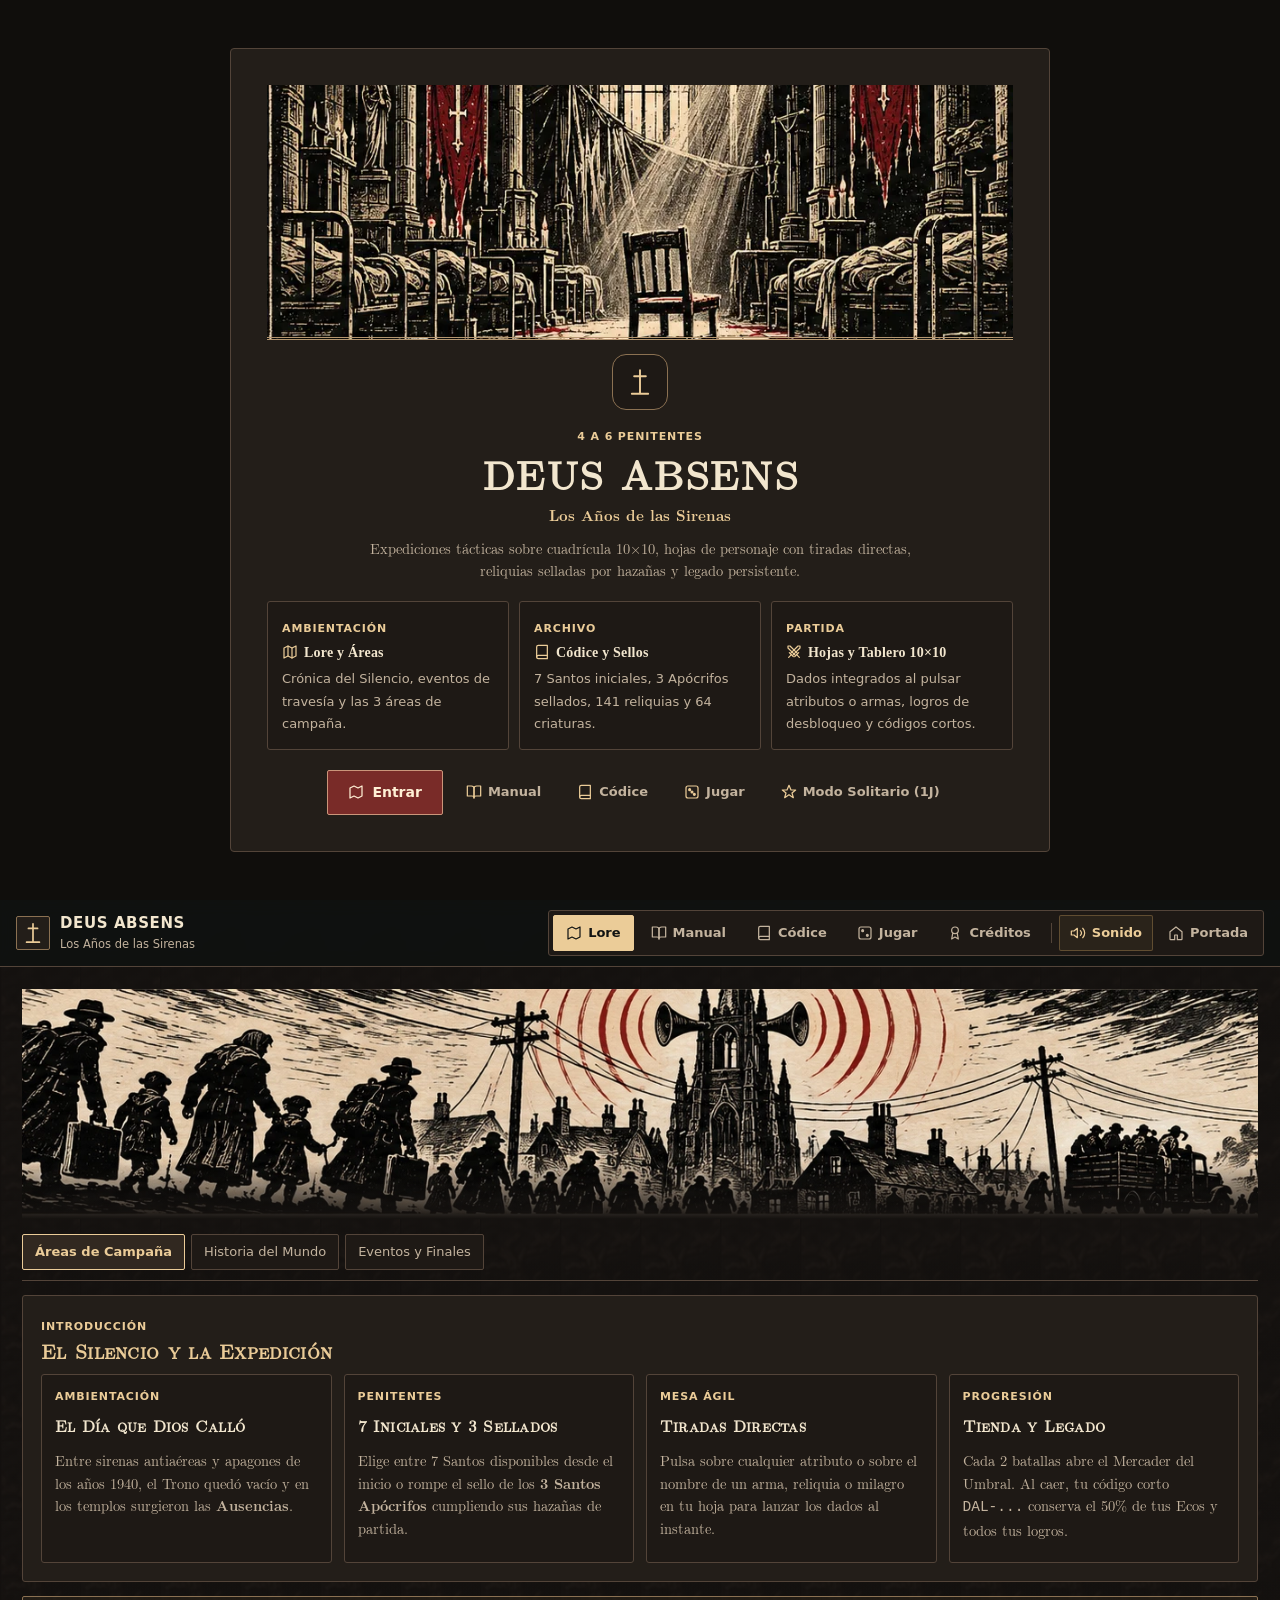
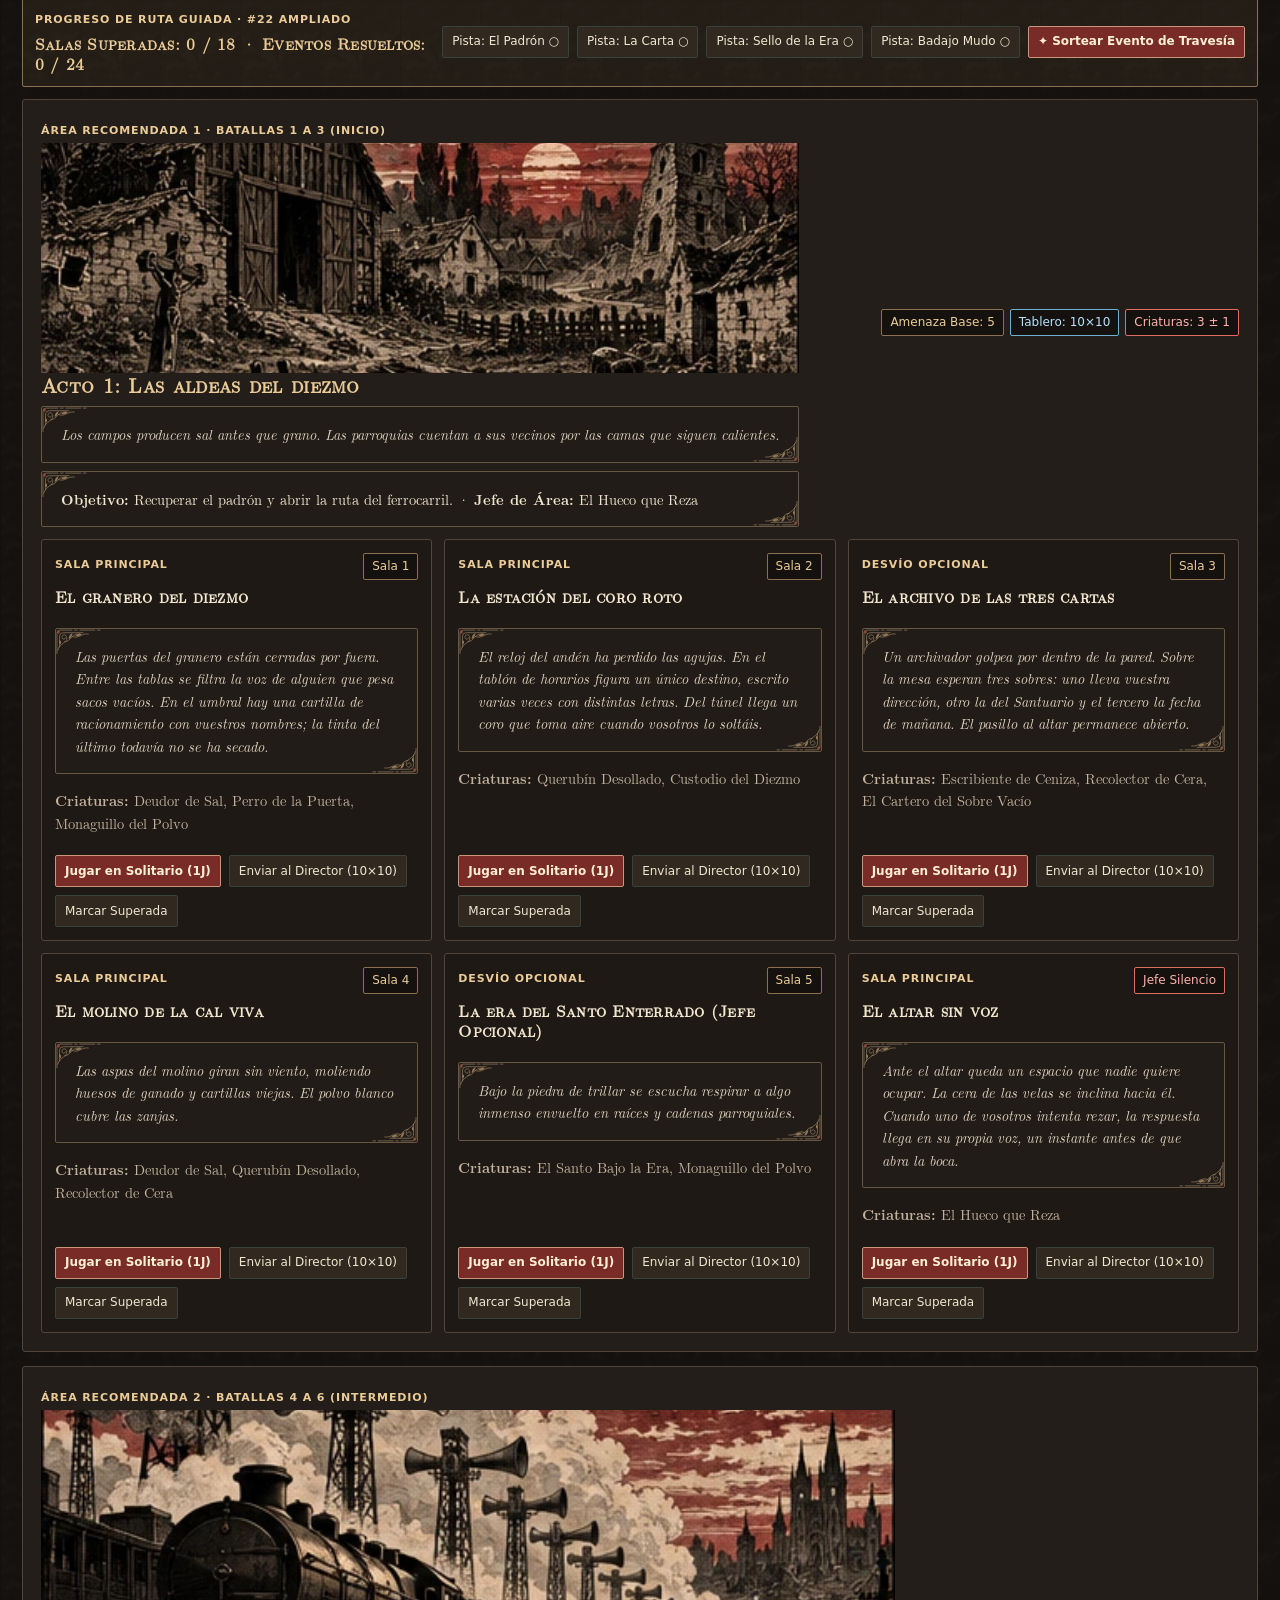
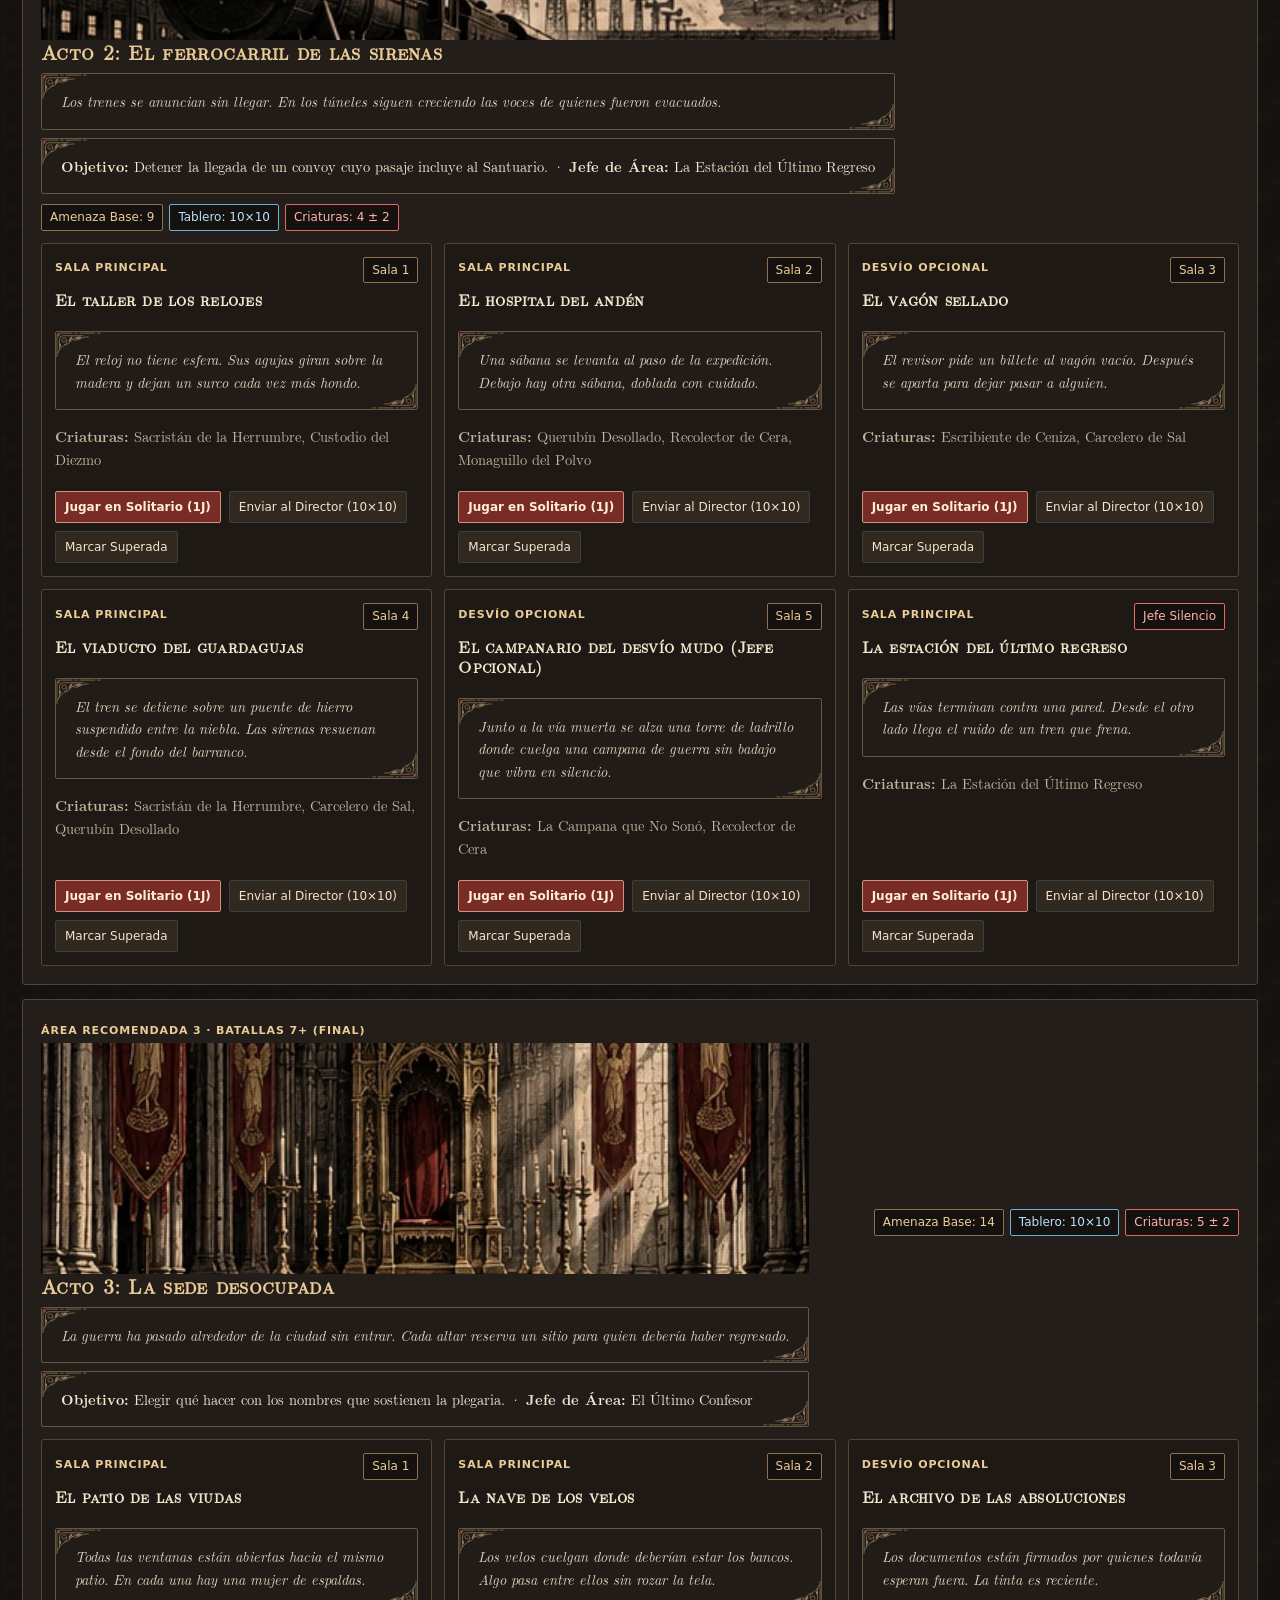
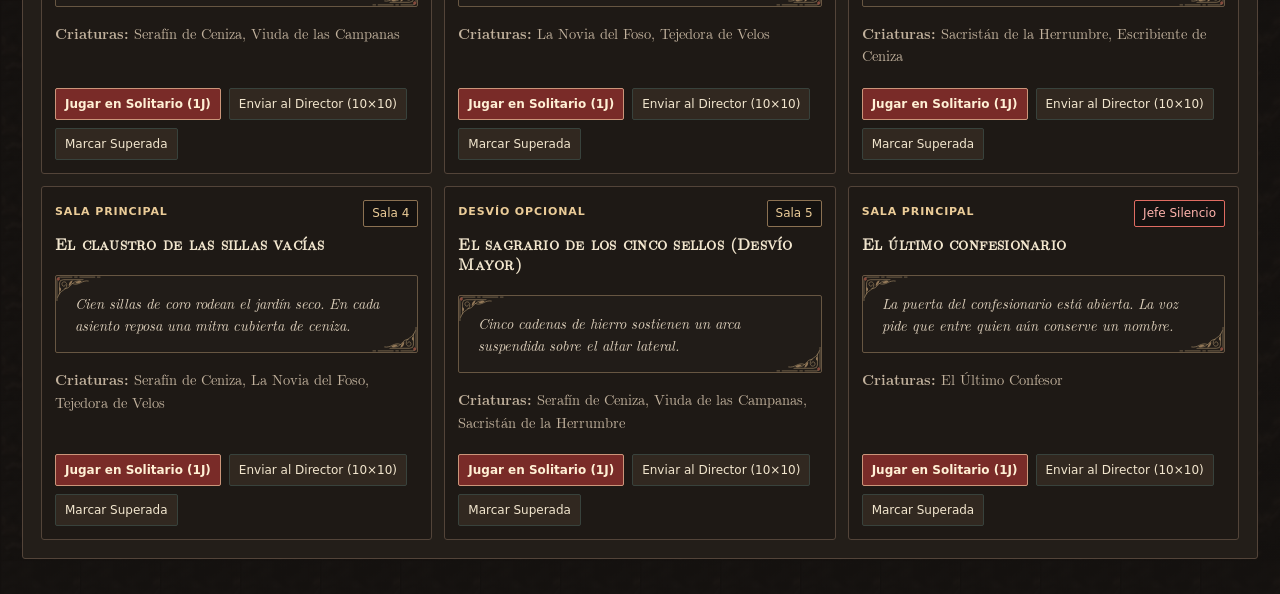
==== commit 70e90fd0: "Rename deus_absens_los_a_os_de_las_sirenas (1).html to index.html" ====
--- a/index.html
+++ b/index.html
@@ -260,20 +260,30 @@
   color: var(--muted);
 }
 .mode-switch {
-  display: flex;
-  gap: 6px;
+  display: inline-flex;
+  gap: 4px;
   align-items: center;
+  background: var(--bg-alt);
+  border: 1px solid var(--edge);
+  padding: 4px;
+  border-radius: var(--radius-md);
   overflow-x: auto;
   max-width: 100%;
-  padding-bottom: 2px;
   scrollbar-width: none;
 }
 .mode-switch::-webkit-scrollbar { display: none; }
+.topbar-divider {
+  width: 1px;
+  height: 20px;
+  background: var(--edge);
+  margin: 0 3px;
+  flex-shrink: 0;
+}
 .mode-btn {
-  background: var(--panel);
+  background: transparent;
   color: var(--muted);
-  border: 1px solid var(--edge);
-  padding: 7px 12px;
+  border: 1px solid transparent;
+  padding: 6px 12px;
   border-radius: var(--radius-sm);
   cursor: pointer;
   font-weight: 600;
@@ -282,13 +292,155 @@
   display: inline-flex;
   align-items: center;
   gap: 6px;
-  transition: all 0.15s;
-}
-.mode-btn:hover { background: var(--panel-hi); color: var(--ink); }
+  transition: all 0.15s ease;
+}
+.mode-btn:hover {
+  background: var(--panel-hi);
+  color: var(--ink);
+}
 .mode-btn.active {
   background: var(--gold);
   color: #111312;
   border-color: var(--gold);
+}
+.mode-btn.util-btn {
+  color: var(--muted);
+  padding: 6px 10px;
+}
+.mode-btn.util-btn.sound-on {
+  color: var(--gold);
+  border-color: rgba(210, 169, 98, 0.32);
+  background: rgba(210, 169, 98, 0.07);
+}
+
+/* =========================================================================
+   DISEÑO ESTRUCTURADO DE MARTIRIO, HABILIDADES, ENEMIGOS Y MANUAL
+   ========================================================================= */
+.ability-card {
+  background: var(--bg-alt);
+  border: 1px solid var(--edge);
+  border-radius: var(--radius-md);
+  padding: 13px 14px;
+  display: flex;
+  flex-direction: column;
+  gap: 8px;
+}
+.ability-card.pasiva-card {
+  border-left: 3px solid var(--gold);
+}
+.ability-card.martyr-card {
+  background: linear-gradient(155deg, rgba(168, 123, 219, 0.11), rgba(210, 169, 98, 0.07), rgba(18, 21, 19, 0.96));
+  border: 1px solid rgba(168, 123, 219, 0.45);
+  border-left: 3px solid var(--purple);
+}
+.tactical-specs-grid {
+  display: grid;
+  grid-template-columns: repeat(auto-fit, minmax(125px, 1fr));
+  gap: 6px;
+}
+.tactical-spec-cell {
+  background: var(--bg);
+  border: 1px solid var(--edge);
+  border-radius: var(--radius-sm);
+  padding: 6px 9px;
+}
+.tactical-spec-cell .spec-lbl {
+  display: block;
+  font-size: 10px;
+  text-transform: uppercase;
+  letter-spacing: 0.06em;
+  color: var(--muted);
+}
+.tactical-spec-cell .spec-val {
+  font-size: 12.5px;
+  font-weight: 700;
+  color: var(--ink);
+}
+.tactical-bullets {
+  margin: 0;
+  padding-left: 17px;
+  display: flex;
+  flex-direction: column;
+  gap: 4px;
+  font-size: 12.8px;
+  color: var(--ink);
+  line-height: 1.45;
+}
+.tactical-bullets li::marker {
+  color: var(--gold);
+}
+.enemy-stat-strip {
+  display: grid;
+  grid-template-columns: repeat(5, 1fr);
+  gap: 5px;
+  margin: 4px 0;
+}
+.enemy-stat-box {
+  background: var(--bg);
+  border: 1px solid var(--edge);
+  border-radius: var(--radius-sm);
+  padding: 5px 4px;
+  text-align: center;
+}
+.enemy-stat-box .es-lbl {
+  display: block;
+  font-size: 9.5px;
+  text-transform: uppercase;
+  letter-spacing: 0.05em;
+  color: var(--muted);
+}
+.enemy-stat-box .es-val {
+  font-size: 13.5px;
+  font-weight: 700;
+  color: var(--ink);
+}
+.enemy-block-section {
+  background: var(--bg);
+  border: 1px solid var(--edge);
+  border-radius: var(--radius-sm);
+  padding: 9px 11px;
+  display: flex;
+  flex-direction: column;
+  gap: 6px;
+}
+.enemy-attack-row {
+  display: flex;
+  flex-wrap: wrap;
+  align-items: center;
+  justify-content: space-between;
+  gap: 6px;
+  padding: 6px 8px;
+  background: var(--bg-alt);
+  border: 1px solid var(--edge);
+  border-radius: var(--radius-sm);
+}
+.enemy-counterplay-box {
+  background: rgba(105, 181, 120, 0.1);
+  border-left: 2px solid var(--green);
+  padding: 5px 8px;
+  border-radius: 0 var(--radius-sm) var(--radius-sm) 0;
+  font-size: 12px;
+  color: var(--ink);
+}
+.enemy-wp-card {
+  background: var(--bg-alt);
+  border: 1px solid var(--edge);
+  border-left: 2px solid var(--gold);
+  border-radius: var(--radius-sm);
+  padding: 8px 10px;
+  display: flex;
+  flex-direction: column;
+  gap: 4px;
+}
+.manual-step-card {
+  background: var(--bg-alt);
+  border: 1px solid var(--edge);
+  border-top: 2px solid var(--gold);
+  border-radius: var(--radius-md);
+  padding: 14px 16px;
+  display: flex;
+  flex-direction: column;
+  gap: 8px;
 }
 
 /* Submenú de Jugar (Jugador vs Director) */
@@ -599,21 +751,19 @@
 }
 
 /* =========================================================================
-   BANDEJA DE DADOS CON ANIMACIÓN 3D / TUMBLE MEJORADA
+   CÁMARA DE DADOS EN LA HOJA DE PERSONAJE (CUBOS 2d6 + DADO DE ARMA)
    ========================================================================= */
 .dice-stage {
-  background: linear-gradient(135deg, #161b18 0%, #101311 100%);
+  background: var(--bg-alt);
   border: 1px solid var(--edge-gold);
   border-radius: var(--radius-md);
   padding: 12px 14px;
-  margin-bottom: 16px;
+  margin-bottom: 14px;
   display: flex;
   flex-wrap: wrap;
   align-items: center;
   justify-content: space-between;
   gap: 12px;
-  position: relative;
-  overflow: hidden;
   transition: border-color 0.25s, box-shadow 0.25s;
 }
 .dice-stage.is-rolling {
@@ -622,11 +772,11 @@
 }
 .dice-stage.is-crit {
   border-color: #f5d376;
-  box-shadow: 0 0 26px rgba(245, 211, 118, 0.35);
+  box-shadow: 0 0 24px rgba(245, 211, 118, 0.35);
 }
 .dice-stage.is-fumble {
   border-color: var(--red);
-  box-shadow: 0 0 24px rgba(224, 108, 98, 0.3);
+  box-shadow: 0 0 22px rgba(224, 108, 98, 0.3);
 }
 .dice-cubes-wrap {
   display: flex;
@@ -663,7 +813,7 @@
   text-transform: uppercase;
   color: var(--muted);
   line-height: 1;
-  margin-top: 2px;
+  margin-top: 1px;
 }
 .die-cube.rolling {
   animation: dieTumble 0.52s cubic-bezier(0.22, 0.8, 0.32, 1);
@@ -684,7 +834,7 @@
 }
 .dice-formula-info {
   flex: 1;
-  min-width: 210px;
+  min-width: 200px;
 }
 .dice-total-pill {
   background: var(--bg);
@@ -692,7 +842,7 @@
   border-radius: var(--radius-md);
   padding: 8px 14px;
   text-align: center;
-  min-width: 112px;
+  min-width: 108px;
 }
 .dice-total-pill .total-num {
   font-size: 24px;
@@ -946,81 +1096,615 @@
 }
 .code-box {
   font-family: ui-monospace, SFMono-Regular, Menlo, Monaco, Consolas, monospace;
-  font-size: 12px;
+  font-size: 14px;
+  font-weight: 700;
+  letter-spacing: 0.03em;
   background: var(--bg);
-  border: 1px solid var(--edge);
+  border: 1px solid var(--edge-gold);
   color: var(--gold);
-  padding: 10px;
+  padding: 10px 12px;
   border-radius: var(--radius-sm);
   word-break: break-all;
   width: 100%;
 }
+
+/* =========================================================================
+   SECCIÓN A (1 AL 6): PUNTOS DÉBILES, ESTADOS, UMBRAL ESTIGMA, WIDGET SANTO,
+   VOTOS DE REDENCIÓN Y ALTAR DE LOS 12 MILAGROS
+   ========================================================================= */
+.tactical-wp-bar {
+  background: var(--bg-alt);
+  border: 1px solid var(--edge-gold);
+  border-radius: var(--radius-md);
+  padding: 11px 14px;
+  margin-bottom: 14px;
+  display: flex;
+  flex-wrap: wrap;
+  gap: 10px;
+  align-items: center;
+  justify-content: space-between;
+}
+.status-chips-wrap {
+  display: flex;
+  flex-wrap: wrap;
+  gap: 6px;
+  margin-top: 6px;
+}
+.status-chip {
+  background: var(--bg);
+  color: var(--muted);
+  border: 1px solid var(--edge);
+  padding: 5px 10px;
+  border-radius: 999px;
+  font-size: 12px;
+  font-weight: 600;
+  cursor: pointer;
+  display: inline-flex;
+  align-items: center;
+  gap: 6px;
+  transition: all 0.15s ease;
+}
+.status-chip:hover {
+  border-color: var(--gold);
+  color: var(--ink);
+}
+.status-chip.active {
+  background: var(--red-bg);
+  color: #ffb8b3;
+  border-color: var(--red);
+  box-shadow: 0 0 0 1px rgba(217, 107, 99, 0.25);
+}
+.status-chip.active.purple-state {
+  background: var(--purple-bg);
+  color: #dfbeff;
+  border-color: var(--purple);
+}
+.status-chip.immune {
+  opacity: 0.55;
+  text-decoration: line-through;
+}
+.stigma-threshold-alert {
+  border-radius: var(--radius-md);
+  padding: 12px 15px;
+  margin-bottom: 14px;
+  display: flex;
+  flex-wrap: wrap;
+  gap: 10px;
+  align-items: center;
+  justify-content: space-between;
+}
+.stigma-threshold-alert.quebranto {
+  background: linear-gradient(135deg, rgba(168, 123, 219, 0.18), rgba(217, 107, 99, 0.16));
+  border: 1px solid var(--purple);
+}
+.stigma-threshold-alert.apoteosis {
+  background: linear-gradient(135deg, rgba(210, 169, 98, 0.22), rgba(217, 107, 99, 0.18));
+  border: 1px solid var(--gold);
+}
+.saint-widget-box {
+  background: linear-gradient(180deg, rgba(210, 169, 98, 0.07), rgba(19, 22, 20, 0.92));
+  border: 1px solid var(--edge-gold);
+  border-radius: var(--radius-md);
+  padding: 13px 15px;
+  margin-bottom: 14px;
+}
+.miracle-grid {
+  display: grid;
+  grid-template-columns: repeat(auto-fill, minmax(min(100%, 265px), 1fr));
+  gap: 10px;
+  margin-top: 10px;
+}
+.miracle-card {
+  background: var(--bg-alt);
+  border: 1px solid var(--edge);
+  border-radius: var(--radius-md);
+  padding: 11px;
+  display: flex;
+  flex-direction: column;
+  gap: 6px;
+}
+.miracle-card.unlocked {
+  border-color: rgba(168, 123, 219, 0.45);
+}
+.redemption-banner {
+  background: var(--bg);
+  border: 1px solid var(--edge-gold);
+  border-radius: var(--radius-sm);
+  padding: 10px 12px;
+  margin-top: 10px;
+}
+.redemption-banner.active {
+  background: rgba(210, 169, 98, 0.11);
+  border-color: var(--gold);
+}
+
+/* =========================================================================
+   PUNTOS 10, 11, 15, 16, 18 Y 20: DISTANCIAS/LOS 10x10, INICIATIVA Y RONDAS,
+   SERVICIOS DE TIENDA HARDCORE, DETECTOR DE HAZAÑAS, FICHA IMPRIMIBLE Y AUDIO
+   ========================================================================= */
+.cell-10.cell-reachable {
+  background: rgba(105, 181, 120, 0.18);
+  border-color: rgba(105, 181, 120, 0.72);
+  box-shadow: inset 0 0 6px rgba(105, 181, 120, 0.25);
+}
+.cell-10.cell-los-target {
+  box-shadow: inset 0 0 0 1.5px rgba(210, 169, 98, 0.85);
+}
+.cell-10 .step-badge {
+  position: absolute;
+  bottom: 1px;
+  right: 2px;
+  font-size: 7.5px;
+  color: #8ce09e;
+  font-weight: 700;
+  line-height: 1;
+}
+.tactical-inspector-box {
+  background: var(--bg-alt);
+  border: 1px solid var(--edge-gold);
+  border-radius: var(--radius-md);
+  padding: 11px 13px;
+  margin-top: 10px;
+}
+.init-strip {
+  display: flex;
+  gap: 8px;
+  overflow-x: auto;
+  padding: 6px 2px;
+  margin-top: 8px;
+  scrollbar-width: thin;
+}
+.init-pill {
+  background: var(--bg-alt);
+  border: 1px solid var(--edge);
+  border-radius: var(--radius-sm);
+  padding: 6px 10px;
+  min-width: 135px;
+  cursor: pointer;
+  display: flex;
+  flex-direction: column;
+  gap: 2px;
+  transition: all 0.15s ease;
+}
+.init-pill:hover {
+  border-color: var(--gold);
+}
+.init-pill.active-turn {
+  background: rgba(210, 169, 98, 0.18);
+  border-color: var(--gold);
+  box-shadow: 0 0 0 1px var(--gold);
+}
+.feat-toast-banner {
+  background: linear-gradient(135deg, rgba(210, 169, 98, 0.22), rgba(105, 181, 120, 0.16));
+  border: 1px solid var(--gold);
+  border-radius: var(--radius-md);
+  padding: 12px 15px;
+  margin-bottom: 12px;
+  display: flex;
+  flex-wrap: wrap;
+  gap: 10px;
+  align-items: center;
+  justify-content: space-between;
+}
+.print-modal-backdrop {
+  position: fixed;
+  inset: 0;
+  background: rgba(8, 10, 9, 0.86);
+  z-index: 200;
+  display: flex;
+  align-items: center;
+  justify-content: center;
+  padding: 16px;
+}
+.print-modal-backdrop[hidden] {
+  display: none !important;
+}
+.print-sheet-container {
+  background: #f7f4ec;
+  color: #161616;
+  border: 2px solid #8a6d3b;
+  border-radius: 8px;
+  max-width: 920px;
+  width: 100%;
+  max-height: 90vh;
+  overflow-y: auto;
+  padding: 24px 28px;
+  font-family: Georgia, "Times New Roman", serif;
+}
+.print-sheet-container h1,
+.print-sheet-container h2,
+.print-sheet-container h3,
+.print-sheet-container h4 {
+  color: #1b1916;
+  margin: 0 0 4px 0;
+}
+.print-grid-2 {
+  display: grid;
+  grid-template-columns: 1fr 1fr;
+  gap: 12px;
+  margin-top: 10px;
+}
+.print-box {
+  border: 1px solid #8a6d3b;
+  border-radius: 4px;
+  padding: 10px 12px;
+  background: #fffdf8;
+}
+.print-attr-row {
+  display: grid;
+  grid-template-columns: repeat(4, 1fr);
+  gap: 8px;
+  margin: 10px 0;
+}
+.print-attr-cell {
+  border: 1.5px solid #2c261e;
+  border-radius: 4px;
+  padding: 8px;
+  text-align: center;
+  background: #f0eadc;
+}
+@media print {
+  body > *:not(#printable-sheet-modal) {
+    display: none !important;
+  }
+  #printable-sheet-modal {
+    position: static !important;
+    background: transparent !important;
+    padding: 0 !important;
+    display: block !important;
+  }
+  .print-sheet-container {
+    max-height: none !important;
+    overflow: visible !important;
+    border: 1px solid #000 !important;
+    box-shadow: none !important;
+  }
+  .no-print {
+    display: none !important;
+  }
+}
+
+/* =========================================================================
+   #21, #22, #23, #24, #25, #26, #27, #29, #32: NUEVAS CAPAS VISUALES
+   ========================================================================= */
+/* #23: Telemetría de áreas anunciadas de Jefes y Anatemas en el 10x10 */
+.cell-10.cell-telegraph {
+  background: rgba(224, 108, 98, 0.22) !important;
+  border-color: var(--red) !important;
+  box-shadow: inset 0 0 12px rgba(224, 108, 98, 0.55);
+  animation: telegraphPulse 1.3s ease-in-out infinite alternate;
+}
+@keyframes telegraphPulse {
+  0% { box-shadow: inset 0 0 6px rgba(224, 108, 98, 0.35); }
+  100% { box-shadow: inset 0 0 16px rgba(224, 108, 98, 0.85), 0 0 6px rgba(224, 108, 98, 0.45); }
+}
+.telegraph-badge {
+  position: absolute;
+  bottom: 1px;
+  left: 3px;
+  font-size: 9px;
+  font-weight: 800;
+  color: #ffb8b1;
+  pointer-events: none;
+}
+
+/* #24: Fichas de Escolta (P2), Espectros (S1/S2) y Estandarte (⚑) en el 10x10 */
+.token-p2 {
+  background: var(--blue-bg);
+  color: var(--blue);
+  border: 1.5px solid var(--blue);
+  border-radius: 50%;
+  width: 24px;
+  height: 24px;
+  display: inline-flex;
+  align-items: center;
+  justify-content: center;
+  font-size: 10.5px;
+  font-weight: 800;
+  box-shadow: 0 2px 6px rgba(0,0,0,0.45);
+}
+.token-summon {
+  background: var(--purple-bg);
+  color: #dfbeff;
+  border: 1.5px dashed var(--purple);
+  border-radius: 50%;
+  width: 22px;
+  height: 22px;
+  display: inline-flex;
+  align-items: center;
+  justify-content: center;
+  font-size: 9.5px;
+  font-weight: 800;
+}
+.token-banner {
+  background: rgba(216, 181, 114, 0.22);
+  color: var(--gold);
+  border: 1.5px solid var(--gold);
+  border-radius: 4px;
+  padding: 1px 4px;
+  font-size: 11px;
+  font-weight: 800;
+}
+.cell-10.cell-banner-aura {
+  box-shadow: inset 0 0 10px rgba(216, 181, 114, 0.28);
+}
+
+/* #29: Grabados y Vitrales Góticos SVG para los 10 Santos y 5 Jefes Silencio */
+.vitral-frame {
+  width: 74px;
+  height: 92px;
+  border-radius: 38px 38px 8px 8px;
+  background: radial-gradient(circle at 50% 32%, rgba(216, 181, 114, 0.22), rgba(15, 17, 16, 0.96) 75%);
+  border: 1.5px solid var(--edge-gold);
+  display: flex;
+  align-items: center;
+  justify-content: center;
+  flex-shrink: 0;
+  box-shadow: inset 0 0 14px rgba(0,0,0,0.8), 0 4px 12px rgba(0,0,0,0.45);
+  overflow: hidden;
+  position: relative;
+}
+.vitral-frame.vitral-locked {
+  border-color: #6b2d29;
+  background: radial-gradient(circle at 50% 35%, rgba(224, 108, 98, 0.16), rgba(14, 12, 12, 0.98) 75%);
+}
+.vitral-frame.vitral-boss {
+  width: 82px;
+  height: 98px;
+  border-color: rgba(224, 108, 98, 0.65);
+  background: radial-gradient(circle at 50% 32%, rgba(224, 108, 98, 0.24), rgba(15, 14, 16, 0.96) 78%);
+}
+.vitral-frame svg {
+  width: 90%;
+  height: 90%;
+  display: block;
+}
+.sheet-seal-emblem.vitral-emblem {
+  width: 68px;
+  height: 84px;
+  border-radius: 34px 34px 8px 8px;
+  padding: 2px;
+  background: radial-gradient(circle at 50% 30%, rgba(216, 181, 114, 0.24), rgba(15, 17, 16, 0.95));
+  border: 1.5px solid var(--gold);
+}
+.sheet-seal-emblem.vitral-emblem svg {
+  width: 100%;
+  height: 100%;
+}
+
+/* #21: Modal de Eventos de Travesía Jugables */
+.event-choice-btn {
+  width: 100%;
+  text-align: left;
+  padding: 11px 14px;
+  background: linear-gradient(180deg, rgba(32, 38, 35, 0.95), rgba(21, 24, 22, 0.98));
+  border: 1px solid var(--edge-gold);
+  border-radius: var(--radius-sm);
+  color: var(--ink);
+  display: flex;
+  flex-direction: column;
+  gap: 4px;
+  cursor: pointer;
+  transition: transform 0.12s ease, border-color 0.15s ease, background 0.15s ease;
+}
+.event-choice-btn:hover {
+  border-color: var(--gold);
+  background: rgba(216, 181, 114, 0.12);
+  transform: translateY(-1px);
+}
+.event-choice-title {
+  font-weight: 700;
+  color: var(--gold);
+  font-size: 14px;
+}
+
+/* #22: Ruta de Campaña Interactiva (18 Salas y 5 Finales) */
+.campaign-progress-strip {
+  display: flex;
+  flex-wrap: wrap;
+  gap: 8px;
+  align-items: center;
+  padding: 10px 12px;
+  background: rgba(216, 181, 114, 0.07);
+  border: 1px solid var(--edge-gold);
+  border-radius: var(--radius-sm);
+  margin-bottom: 12px;
+}
+.room-card-cleared {
+  border-color: rgba(110, 196, 134, 0.55) !important;
+  background: linear-gradient(180deg, rgba(23, 43, 30, 0.35), rgba(24, 28, 26, 0.95)) !important;
+}
+.room-card-active {
+  border-color: var(--gold) !important;
+  box-shadow: 0 0 0 1px rgba(216, 181, 114, 0.35);
+}
+
+
+/* =========================================================================
+   #33, #35, #36, #37, #38, #39, #40, #41, #43, #44: ESTILOS ADICIONALES
+   ========================================================================= */
+.corrupted-card {
+  border-color: rgba(181, 137, 214, 0.65) !important;
+  background: linear-gradient(180deg, rgba(42, 23, 52, 0.45), rgba(20, 18, 24, 0.96)) !important;
+}
+.boss-phase2-box {
+  background: rgba(224, 108, 98, 0.12);
+  border: 1px solid rgba(224, 108, 98, 0.55);
+  border-left: 3px solid var(--red);
+  border-radius: var(--radius-sm);
+  padding: 8px 10px;
+}
+.boss-phase2-box.phase2-active {
+  background: rgba(224, 108, 98, 0.24);
+  box-shadow: 0 0 12px rgba(224, 108, 98, 0.35);
+}
+.saint-echo-quote {
+  background: rgba(216, 181, 114, 0.09);
+  border-left: 3px solid var(--gold);
+  border-radius: var(--radius-sm);
+  padding: 9px 12px;
+  font-style: italic;
+  color: var(--ink);
+}
+/* #43: Tarjetas Recortables de Mesa para Impresión / PDF */
+.printable-cards-grid {
+  display: grid;
+  grid-template-columns: repeat(auto-fill, minmax(230px, 1fr));
+  gap: 12px;
+  margin-top: 10px;
+}
+.printable-cut-card {
+  border: 2px solid #2c261e;
+  border-radius: 6px;
+  padding: 10px 12px;
+  background: #fffdf8;
+  color: #161412;
+  page-break-inside: avoid;
+  break-inside: avoid;
+  display: flex;
+  flex-direction: column;
+  gap: 5px;
+  min-height: 170px;
+}
+.printable-cut-card .pcc-header {
+  border-bottom: 1.5px solid #8a6d3b;
+  padding-bottom: 4px;
+  display: flex;
+  justify-content: space-between;
+  align-items: center;
+  font-size: 11px;
+  font-weight: 700;
+  text-transform: uppercase;
+  color: #5a4628;
+}
+.printable-cut-card h4 {
+  margin: 0;
+  font-size: 14.5px;
+  color: #161412;
+}
+.printable-cut-card p {
+  margin: 0;
+  font-size: 11.5px;
+  line-height: 1.38;
+  color: #2b2620;
+}
+
+/* =========================================================================
+   #45, #46, #47, #48, #49 Y #51: ESTILOS DE NUEVOS SISTEMAS TÁCTICOS
+   ========================================================================= */
+.cell-10.cell-reclinatorio {
+  background: rgba(108, 176, 214, 0.22);
+  border-color: var(--blue);
+  color: #b8e2fa;
+}
+.cell-10.cell-brasero {
+  background: rgba(216, 181, 114, 0.22);
+  border-color: var(--gold);
+  color: var(--gold);
+}
+.cell-10.cell-palanca {
+  background: rgba(181, 146, 224, 0.22);
+  border-color: var(--purple);
+  color: #dfbeff;
+}
+.mutation-badge {
+  background: linear-gradient(135deg, rgba(181, 146, 224, 0.26), rgba(224, 108, 98, 0.24));
+  border: 1px solid var(--purple);
+  color: #f0dcff;
+  font-weight: 700;
+}
+.mastery-tier-card {
+  background: var(--bg);
+  border: 1px solid var(--edge);
+  border-radius: var(--radius-sm);
+  padding: 10px 12px;
+  display: flex;
+  flex-direction: column;
+  gap: 6px;
+}
+.mastery-tier-card.unlocked {
+  border-color: var(--edge-gold);
+}
+.constellation-box {
+  background: linear-gradient(135deg, rgba(216, 181, 114, 0.12), rgba(108, 176, 214, 0.08));
+  border: 1px solid var(--edge-gold);
+  border-radius: var(--radius-sm);
+  padding: 9px 12px;
+  margin-bottom: 10px;
+}
 </style>
-</head>
+<link rel="stylesheet" href="arte/xilografia.css"></head>
 <body>
 
 <!-- =====================================================================
-     PANTALLA DE INICIO MINIMALISTA (ANTES DE ENTRAR A LOS MENÚS)
+     PANTALLA DE INICIO MINIMALISTA
      ===================================================================== -->
 <section id="splash-screen" class="splash-screen" aria-label="Pantalla de Inicio de Deus Absens">
   <div class="splash-card">
     <div class="splash-emblem" aria-hidden="true">
       <svg class="ms-icon xl" viewBox="0 0 24 24"><path d="M12 2v20M7 7h10M5 22h14"/></svg>
     </div>
-    <span class="eyebrow">Juego de Mesa Roguelite · 4 a 6 Penitentes</span>
+    <span class="eyebrow">4 a 6 Penitentes</span>
     <h1 style="font-size:clamp(26px, 4vw, 40px); margin-bottom:4px;">DEUS ABSENS</h1>
-    <p style="color:var(--gold); font-size:15px; font-weight:600; margin-bottom:10px;">Los Años de las Sirenas · El Trono ha quedado en Silencio</p>
-    <p class="note" style="max-width:640px; margin:0 auto;">
-      Forma una expedición de <b>4, 5 o 6 personajes</b>, consulta el <b>Lore y el Códice</b> con información oculta para los <b>3 Santos Apócrifos bloqueados</b> hasta romper su sello,
-      y lleva tu <b>Hoja de Personaje</b> pulsando directamente tus atributos o armas para lanzar los dados.
+    <p style="color:var(--gold); font-size:15px; font-weight:600; margin-bottom:10px;">Los Años de las Sirenas</p>
+    <p class="note" style="max-width:580px; margin:0 auto;">
+      Expediciones tácticas sobre cuadrícula 10×10, hojas de personaje con tiradas directas, reliquias selladas por hazañas y legado persistente.
     </p>
 
     <div class="splash-pillars">
       <div class="splash-pillar">
-        <span class="eyebrow">1. Primer Menú</span>
+        <span class="eyebrow">Ambientación</span>
         <strong>
           <svg class="ms-icon gold" viewBox="0 0 24 24"><polygon points="3 6 9 3 15 6 21 3 21 18 15 21 9 18 3 21"/><line x1="9" y1="3" x2="9" y2="18"/><line x1="15" y1="6" x2="15" y2="21"/></svg>
           Lore y Áreas
         </strong>
-        <span class="note">Resumen en 1 minuto para jugadores, historia del mundo y las 3 Áreas recomendadas.</span>
+        <span class="note">Crónica del Silencio, eventos de travesía y las 3 áreas de campaña.</span>
       </div>
       <div class="splash-pillar">
-        <span class="eyebrow">2. Códice y Sellos</span>
+        <span class="eyebrow">Archivo</span>
         <strong>
           <svg class="ms-icon gold" viewBox="0 0 24 24"><path d="M4 19.5A2.5 2.5 0 0 1 6.5 17H20"/><path d="M6.5 2H20v20H6.5A2.5 2.5 0 0 1 4 19.5v-15A2.5 2.5 0 0 1 6.5 2z"/></svg>
-          7 Santos + 3 Apócrifos Sellados
+          Códice y Sellos
         </strong>
-        <span class="note">Los 3 Santos bloqueados y las reliquias selladas ocultan sus secretos y muestran su requisito de desbloqueo.</span>
+        <span class="note">7 Santos iniciales, 3 Apócrifos sellados, 141 reliquias y 64 criaturas.</span>
       </div>
       <div class="splash-pillar">
-        <span class="eyebrow">3. Mesa de Juego</span>
+        <span class="eyebrow">Partida</span>
         <strong>
           <svg class="ms-icon gold" viewBox="0 0 24 24"><path d="M14.5 17.5L3 6V3h3l11.5 11.5"/><path d="M13 19l6-6"/><path d="M16 16l4 4"/><path d="M9.5 17.5L21 6V3h-3L6.5 14.5"/><path d="M11 19l-6-6"/><path d="M8 16l-4 4"/></svg>
-          Hojas y Director
+          Hojas y Tablero 10×10
         </strong>
-        <span class="note">Hojas de Personaje con dados directos al pulsar atributos/armas, tienda cada 2 batallas y mapa 10×10.</span>
+        <span class="note">Dados integrados al pulsar atributos o armas, logros de desbloqueo y códigos cortos.</span>
       </div>
     </div>
 
     <div class="splash-actions">
       <button type="button" id="btn-enter-lore" class="btn-splash-primary">
         <svg class="ms-icon" viewBox="0 0 24 24"><polygon points="3 6 9 3 15 6 21 3 21 18 15 21 9 18 3 21"/></svg>
-        Entrar al Santuario · Abrir Lore y Áreas
+        Entrar
+      </button>
+      <button type="button" id="btn-enter-manual" class="mode-btn">
+        <svg class="ms-icon gold" viewBox="0 0 24 24"><path d="M2 3h6a4 4 0 0 1 4 4v14a3 3 0 0 0-3-3H2z"/><path d="M22 3h-6a4 4 0 0 0-4 4v14a3 3 0 0 1 3-3h7z"/></svg>
+        Manual
       </button>
       <button type="button" id="btn-enter-codex" class="mode-btn">
         <svg class="ms-icon gold" viewBox="0 0 24 24"><path d="M4 19.5A2.5 2.5 0 0 1 6.5 17H20"/><path d="M6.5 2H20v20H6.5A2.5 2.5 0 0 1 4 19.5v-15A2.5 2.5 0 0 1 6.5 2z"/></svg>
-        Ir directo al Códice (Santos y Objetos)
+        Códice
       </button>
       <button type="button" id="btn-enter-jugar" class="mode-btn">
         <svg class="ms-icon gold" viewBox="0 0 24 24"><rect x="3" y="3" width="18" height="18" rx="3"/><circle cx="8.5" cy="8.5" r="1.4" fill="currentColor"/><circle cx="15.5" cy="15.5" r="1.4" fill="currentColor"/><circle cx="12" cy="12" r="1.4" fill="currentColor"/></svg>
-        Ir directo a Jugar (Hojas de Personaje / Director)
+        Jugar
+      </button>
+      <button type="button" id="btn-enter-solitario" class="mode-btn">
+        <svg class="ms-icon gold" viewBox="0 0 24 24"><path d="M12 2l3 7h7l-5.5 4.5 2 7L12 16l-6.5 4.5 2-7L2 9h7z"/></svg>
+        Modo Solitario (1J)
       </button>
     </div>
   </div>
 </section>
 
 <!-- =====================================================================
-     BARRA SUPERIOR DE MENÚS (PRIMER MENÚ ACTIVO POR DEFECTO: LORE Y ÁREAS)
+     BARRA SUPERIOR UNIFICADA
      ===================================================================== -->
 <header class="topbar">
   <div class="brand-wrap">
@@ -1029,29 +1713,38 @@
     </span>
     <div>
       <div class="brand-title">DEUS ABSENS</div>
-      <div class="brand-sub">7 Santos Iniciales + 3 Apócrifos Sellados · 141 Reliquias · 64 Criaturas</div>
+      <div class="brand-sub">Los Años de las Sirenas</div>
     </div>
   </div>
   <nav class="mode-switch" aria-label="Menú principal">
     <button type="button" class="mode-btn active" id="nav-lore" data-main-menu="lore">
       <svg class="ms-icon" viewBox="0 0 24 24"><polygon points="3 6 9 3 15 6 21 3 21 18 15 21 9 18 3 21"/></svg>
-      1. Lore y Áreas
+      Lore
+    </button>
+    <button type="button" class="mode-btn" id="nav-manual" data-main-menu="manual">
+      <svg class="ms-icon" viewBox="0 0 24 24"><path d="M2 3h6a4 4 0 0 1 4 4v14a3 3 0 0 0-3-3H2z"/><path d="M22 3h-6a4 4 0 0 0-4 4v14a3 3 0 0 1 3-3h7z"/></svg>
+      Manual
     </button>
     <button type="button" class="mode-btn" id="nav-codex" data-main-menu="codex">
       <svg class="ms-icon" viewBox="0 0 24 24"><path d="M4 19.5A2.5 2.5 0 0 1 6.5 17H20"/><path d="M6.5 2H20v20H6.5A2.5 2.5 0 0 1 4 19.5v-15A2.5 2.5 0 0 1 6.5 2z"/></svg>
-      2. Códice
+      Códice
     </button>
     <button type="button" class="mode-btn" id="nav-jugar" data-main-menu="jugar">
       <svg class="ms-icon" viewBox="0 0 24 24"><rect x="3" y="3" width="18" height="18" rx="3"/><circle cx="8.5" cy="8.5" r="1.4" fill="currentColor"/><circle cx="15.5" cy="15.5" r="1.4" fill="currentColor"/></svg>
-      3. Jugar (Hojas y Director)
+      Jugar
     </button>
     <button type="button" class="mode-btn" id="nav-creditos" data-main-menu="creditos">
       <svg class="ms-icon" viewBox="0 0 24 24"><circle cx="12" cy="8" r="5"/><path d="M8.5 13l-1.5 8 5-3 5 3-1.5-8"/></svg>
-      4. Créditos
+      Créditos
     </button>
-    <button type="button" class="btn-sm" id="btn-show-splash" title="Volver a la Pantalla de Inicio">
+    <span class="topbar-divider" aria-hidden="true"></span>
+    <button type="button" class="mode-btn util-btn sound-on" id="btn-toggle-audio" title="Activar o silenciar sonido litúrgico">
+      <svg class="ms-icon" viewBox="0 0 24 24"><polygon points="11 5 6 9 2 9 2 15 6 15 11 19 11 5"/><path d="M15.54 8.46a5 5 0 0 1 0 7.07"/><path d="M19.07 4.93a10 10 0 0 1 0 14.14"/></svg>
+      <span>Sonido</span>
+    </button>
+    <button type="button" class="mode-btn util-btn" id="btn-show-splash" title="Volver a la portada">
       <svg class="ms-icon" viewBox="0 0 24 24"><path d="M3 10l9-7 9 7v11a1 1 0 0 1-1 1h-6v-7h-4v7H4a1 1 0 0 1-1-1z"/></svg>
-      Portada
+      <span>Portada</span>
     </button>
   </nav>
 </header>
@@ -1063,146 +1756,152 @@
 
 <main>
   <!-- =================================================================
-       MENÚ 1 (ABIERTO POR DEFECTO): LORE Y ÁREAS RECOMENDADAS
+       MENÚ 1: LORE
        ================================================================= -->
   <section id="view-lore">
-    <div class="panel panel-gold">
-      <div class="between">
-        <div>
-          <span class="eyebrow">1. Lore y Áreas · Guía Sencilla para Jugadores</span>
-          <h1>Lore del Mundo y Áreas Recomendadas</h1>
-          <p class="note">Resumen claro para empezar a jugar en pocos minutos, seguido de las 3 Áreas recomendadas para la expedición.</p>
+    <div class="subnav" style="margin-bottom:14px;">
+      <button type="button" class="subtab active" data-lore-tab="areas">Áreas de Campaña</button>
+      <button type="button" class="subtab" data-lore-tab="mundo">Historia del Mundo</button>
+      <button type="button" class="subtab" data-lore-tab="eventos">Eventos y Finales</button>
+    </div>
+
+    <div id="lore-pane-areas" class="lore-pane">
+      <div class="panel">
+        <span class="eyebrow">Introducción</span>
+        <h2>El Silencio y la Expedición</h2>
+        <div class="grid" style="grid-template-columns: repeat(auto-fit, minmax(min(100%, 240px), 1fr)); margin-top:10px;">
+          <div class="card">
+            <span class="eyebrow">Ambientación</span>
+            <h3>El Día que Dios Calló</h3>
+            <p class="note">Entre sirenas antiaéreas y apagones de los años 1940, el Trono quedó vacío y en los templos surgieron las <b>Ausencias</b>.</p>
+          </div>
+          <div class="card">
+            <span class="eyebrow">Penitentes</span>
+            <h3>7 Iniciales y 3 Sellados</h3>
+            <p class="note">Elige entre 7 Santos disponibles desde el inicio o rompe el sello de los <b>3 Santos Apócrifos</b> cumpliendo sus hazañas de partida.</p>
+          </div>
+          <div class="card">
+            <span class="eyebrow">Mesa Ágil</span>
+            <h3>Tiradas Directas</h3>
+            <p class="note">Pulsa sobre cualquier atributo o sobre el nombre de un arma, reliquia o milagro en tu hoja para lanzar los dados al instante.</p>
+          </div>
+          <div class="card">
+            <span class="eyebrow">Progresión</span>
+            <h3>Tienda y Legado</h3>
+            <p class="note">Cada 2 batallas abre el Mercader del Umbral. Al caer, tu código corto <code>DAL-...</code> conserva el 50% de tus Ecos y todos tus logros.</p>
+          </div>
         </div>
       </div>
-      <div class="subnav" style="margin-top:10px;margin-bottom:0;">
-        <button type="button" class="subtab active" data-lore-tab="areas">1. Resumen para Jugadores y Áreas Recomendadas</button>
-        <button type="button" class="subtab" data-lore-tab="mundo">2. Los Años de las Sirenas (Historia y Mundo)</button>
-        <button type="button" class="subtab" data-lore-tab="eventos">3. Eventos de Ruta y Finales (12 Eventos)</button>
-      </div>
-    </div>
-
-    <!-- Sub-pestaña Lore 1: Guía rápida + Áreas Recomendadas -->
-    <div id="lore-pane-areas" class="lore-pane">
-      <div class="panel">
-        <span class="eyebrow">Guía Rápida en 1 Minuto</span>
-        <h2>¿Cómo funciona DEUS ABSENS?</h2>
-        <div class="grid" style="grid-template-columns: repeat(auto-fit, minmax(min(100%, 240px), 1fr)); margin-top:10px;">
-          <div class="card">
-            <span class="eyebrow">1. El Mundo</span>
-            <h3>El Día que Dios Calló</h3>
-            <p class="note">En una época inspirada en los <b>años 1940</b>, entre sirenas antiaéreas y apagones, el Cielo quedó vacío. En los templos y estaciones abandonadas surgieron las <b>Ausencias</b> (64 criaturas).</p>
-          </div>
-          <div class="card">
-            <span class="eyebrow">2. Santos y Sellos</span>
-            <h3>7 Iniciales + 3 Apócrifos Bloqueados</h3>
-            <p class="note">Comienzas con <b>7 Santos disponibles</b>. Hay <b>3 Santos Apócrifos sellados</b> cuya información, armas y facultades permanecen ocultas hasta cumplir su requisito de desbloqueo.</p>
-          </div>
-          <div class="card">
-            <span class="eyebrow">3. Dados Directos</span>
-            <h3>Pulsa el Atributo o Arma</h3>
-            <p class="note">Repartes <b>+3, +2, +1 y +0</b> en <b>ACERO</b>, <b>CENIZA</b>, <b>SANGRE</b> y <b>DOGMA</b>. Pulsa directamente p. ej. <b>ACERO +3</b> o el <b>nombre de tu arma/objeto</b> para lanzar los dados con animación.</p>
-          </div>
-          <div class="card">
-            <span class="eyebrow">4. Progresión y Muerte</span>
-            <h3>Tienda cada 2 Batallas y Legado 50%</h3>
-            <p class="note">Cada batalla da <b>Ecos</b>. Cada <b>2 batallas</b> se abre tu <b>Tienda Aleatoria</b> (pagas con Ecos o Vida). Al morir se genera tu código <b>DA-LEGADO</b> con el <b>50% de tus Ecos</b> y tus desbloqueos (incluidos Santos).</p>
-          </div>
-        </div>
-      </div>
 
       <div id="lore-areas-content"></div>
     </div>
 
-    <!-- Sub-pestaña Lore 2: Mundo y Cronología -->
     <div id="lore-pane-mundo" class="lore-pane" hidden>
       <div id="lore-mundo-content"></div>
     </div>
 
-    <!-- Sub-pestaña Lore 3: Eventos y Finales -->
     <div id="lore-pane-eventos" class="lore-pane" hidden>
       <div id="lore-eventos-content"></div>
     </div>
   </section>
 
   <!-- =================================================================
-       MENÚ 2: CÓDICE SENCILLO DE LEER (CON OCULTACIÓN DE BLOQUEADOS)
+       MENÚ MANUAL: JUGADORES, DIRECTOR Y GLOSARIO
+       ================================================================= -->
+  <section id="view-manual" hidden>
+    <div class="between" style="margin-bottom:12px;">
+      <div class="subnav" style="margin-bottom:0;">
+        <button type="button" class="subtab active" data-manual-tab="jugador">Manual del Jugador</button>
+        <button type="button" class="subtab" data-manual-tab="director">Manual del Director</button>
+        <button type="button" class="subtab" data-manual-tab="reglamento">Glosario y Reglamento (19 Capítulos)</button>
+      </div>
+      <span class="badge gold">Guía de Mesa · 4 a 6 Penitentes</span>
+    </div>
+
+    <div id="manual-pane-jugador" class="manual-pane">
+      <div id="manual-jugador-content"></div>
+    </div>
+
+    <div id="manual-pane-director" class="manual-pane" hidden>
+      <div id="manual-director-content"></div>
+    </div>
+
+    <div id="manual-pane-reglamento" class="manual-pane" hidden>
+      <div class="panel">
+        <div class="row">
+          <input type="search" id="manual-search-input" placeholder="Buscar regla, término del glosario, cobertura, hambre, espectros..." style="flex:1;min-width:220px;">
+          <span class="badge gold" id="manual-chapters-count">19 capítulos</span>
+        </div>
+      </div>
+      <div id="manual-reglamento-content" class="grid"></div>
+    </div>
+  </section>
+
+  <!-- =================================================================
+       MENÚ 2: CÓDICE
        ================================================================= -->
   <section id="view-codex" hidden>
-    <div class="panel panel-gold">
-      <div class="between">
-        <div>
-          <span class="eyebrow">2. Códice · Archivo y Sellos del Santuario</span>
-          <h1>Códice de DEUS ABSENS</h1>
-          <p class="note">Los <b>3 Santos Apócrifos bloqueados</b> y los objetos aún no descubiertos mantienen su información sellada y muestran su <b>requisito de desbloqueo</b>.</p>
-        </div>
-        <div class="badges">
-          <span class="badge gold" id="codex-saints-progress-badge">7 / 10 Santos Desbloqueados</span>
-          <span class="badge blue" id="codex-items-progress-badge">14 / 141 Objetos Desbloqueados</span>
-        </div>
+    <div class="between" style="margin-bottom:10px;">
+      <div class="subnav" style="margin-bottom:0;">
+        <button type="button" class="subtab active" data-codex-tab="santos">Santos (10)</button>
+        <button type="button" class="subtab" data-codex-tab="armas-inicio">Armas Iniciales (20)</button>
+        <button type="button" class="subtab" data-codex-tab="objetos">Relicario (151)</button>
+        <button type="button" class="subtab" data-codex-tab="bestiario">Bestiario (64)</button>
       </div>
-      <div class="subnav" style="margin-top:10px;margin-bottom:0;">
-        <button type="button" class="subtab active" data-codex-tab="santos">1. Los 10 Santos (7 Disponibles · 3 Apócrifos Sellados)</button>
-        <button type="button" class="subtab" data-codex-tab="armas-inicio">2. Las 20 Armas y Equipos de Inicio</button>
-        <button type="button" class="subtab" data-codex-tab="objetos">3. Los 141 Objetos del Relicario</button>
-        <button type="button" class="subtab" data-codex-tab="bestiario">4. Las 64 Criaturas del Bestiario</button>
+      <div class="badges">
+        <span class="badge gold" id="codex-saints-progress-badge">7 / 10 Santos</span>
+        <span class="badge blue" id="codex-items-progress-badge">14 / 151 Objetos</span>
       </div>
     </div>
 
-    <!-- Códice Pestaña 1: 10 Santos (Ocultando información de los 3 bloqueados) -->
     <div id="codex-santos" class="codex-pane">
       <div id="codex-santos-grid" class="grid"></div>
     </div>
 
-    <!-- Códice Pestaña 2: Los 20 Objetos de Inicio (Ocultando armas de Santos bloqueados) -->
     <div id="codex-armas-inicio" class="codex-pane" hidden>
       <div class="panel">
         <div class="between">
-          <div>
-            <span class="eyebrow">Archivo Original · Dotación Sagrada de los Santos</span>
-            <h2>Los 20 Objetos y Armas de Inicio + 13 Reliquias Propias</h2>
-            <p class="note">El armamento de los Santos Apócrifos bloqueados permanece clasificado hasta romper su sello.</p>
-          </div>
+          <h2>Dotación Sagrada de los Santos</h2>
           <select id="codex-starter-saint-filter">
-            <option value="">Ver todos los 10 Santos (20 Armas + Reliquias)</option>
+            <option value="">Todos los Santos</option>
           </select>
         </div>
       </div>
       <div id="codex-starters-grid" class="grid"></div>
     </div>
 
-    <!-- Códice Pestaña 3: 141 Objetos del Relicario -->
     <div id="codex-objetos" class="codex-pane" hidden>
       <div class="panel">
         <div class="row">
-          <input type="search" id="codex-item-search" placeholder="Buscar reliquia o suministro por nombre..." style="flex:1;min-width:200px;">
+          <input type="search" id="codex-item-search" placeholder="Buscar reliquia o requisito..." style="flex:1;min-width:200px;">
           <select id="codex-item-type">
-            <option value="">Todos los objetos (141)</option>
-            <option value="desbloqueado">Solo Desbloqueados por mí</option>
-            <option value="bloqueado">Solo Sellados / Por Desbloquear</option>
-            <option value="propio">Reliquias Propias de Inicio de los Santos (13)</option>
+            <option value="">Todos (151)</option>
+            <option value="desbloqueado">Desbloqueados</option>
+            <option value="bloqueado">Sellados</option>
+            <option value="propio">Propias de Santo (13)</option>
             <option value="pasivo">Pasivos</option>
             <option value="activo">Activos</option>
             <option value="consumible">Consumibles</option>
             <option value="sacrificio">Sacrificios</option>
+            <option value="corrupta">Corruptas del Foso (10)</option>
           </select>
-          <span class="badge gold" id="codex-item-count">141 objetos</span>
+          <span class="badge gold" id="codex-item-count">151 objetos</span>
         </div>
       </div>
       <div id="codex-objetos-grid" class="grid"></div>
     </div>
 
-    <!-- Códice Pestaña 4: 64 Criaturas del Bestiario -->
     <div id="codex-bestiario" class="codex-pane" hidden>
       <div class="panel">
         <div class="row">
-          <input type="search" id="codex-enemy-search" placeholder="Buscar criatura por nombre, grado o facultad..." style="flex:1;min-width:200px;">
+          <input type="search" id="codex-enemy-search" placeholder="Buscar criatura, linaje o facultad..." style="flex:1;min-width:200px;">
           <select id="codex-enemy-grade">
             <option value="">Todos los grados (64)</option>
-            <option value="Murmullo">1. Murmullo — Tropas básicas (16)</option>
-            <option value="Presagio">2. Presagio — Especialistas (18)</option>
-            <option value="Flagelo">3. Flagelo — Élites (14)</option>
-            <option value="Anatema">4. Anatema — Campeones (11)</option>
-            <option value="Silencio">5. Silencio — Jefes de Altar (5)</option>
+            <option value="Murmullo">Murmullo (16)</option>
+            <option value="Presagio">Presagio (18)</option>
+            <option value="Flagelo">Flagelo (14)</option>
+            <option value="Anatema">Anatema (11)</option>
+            <option value="Silencio">Silencio (5)</option>
           </select>
           <span class="badge gold" id="codex-enemy-count">64 criaturas</span>
         </div>
@@ -1212,53 +1911,58 @@
   </section>
 
   <!-- =================================================================
-       MENÚ 3: JUGAR (HOJAS DE PERSONAJE PARA JUGADORES + DIRECTOR 10x10)
+       MENÚ 3: JUGAR
        ================================================================= -->
   <div id="menu-jugar" hidden>
     <div class="play-instance-bar">
-      <div>
-        <span class="eyebrow">3. Menú Jugar · Instancias de Partida</span>
-        <strong>Expedición de 4 a 6 Personajes</strong>
+      <div class="instance-pills" role="tablist" aria-label="Instancia de partida">
+        <button type="button" class="instance-pill active" id="nav-jugador" data-switch-mode="jugador">Hojas de Personaje</button>
+        <button type="button" class="instance-pill" id="nav-solitario" data-switch-mode="solitario">Modo Solitario (1 Jugador · IA)</button>
+        <button type="button" class="instance-pill" id="nav-vigilia" data-switch-mode="vigilia">Vigilia Infinita (Oleadas)</button>
+        <button type="button" class="instance-pill" id="nav-conclave" data-switch-mode="conclave">Cónclave de los 5 Silencios (Boss Rush)</button>
+        <button type="button" class="instance-pill" id="nav-director" data-switch-mode="director">Director (10×10)</button>
       </div>
-      <div class="instance-pills" role="tablist" aria-label="Submenú de Jugar">
-        <button type="button" class="instance-pill active" id="nav-jugador" data-switch-mode="jugador">1. Hojas de Personaje (Jugadores)</button>
-        <button type="button" class="instance-pill" id="nav-director" data-switch-mode="director">2. Director de Juego (Cuadrícula 10×10)</button>
+      <div class="row">
+        <label class="field" style="flex-direction:row;align-items:center;gap:6px;">
+          <span>Expedición:</span>
+          <select id="player-exp-size" style="padding:4px 8px;">
+            <option value="1">1 Penitente (Solitario)</option>
+            <option value="4" selected>4 Penitentes</option>
+            <option value="5">5 Penitentes</option>
+            <option value="6">6 Penitentes</option>
+          </select>
+        </label>
+                <label class="field" style="flex-direction:row;align-items:center;gap:4px;">
+          <span>Semilla:</span>
+          <input type="text" id="expedition-seed-input" placeholder="DAS-1943..." style="width:125px;padding:4px 7px;font-family:monospace;font-size:12px;">
+          <button type="button" id="btn-generate-seed" class="btn-sm" title="Generar y aplicar nueva semilla compartible">🎲 Semilla</button>
+        </label>
+        <button type="button" id="btn-player-reset-run" class="btn-sm">Nueva Run</button>
       </div>
     </div>
 
-    <!-- SUB-INSTANCIA 3A: HOJAS DE PERSONAJE DE LOS JUGADORES -->
+    <!-- SUB-INSTANCIA 3A: JUGADORES -->
     <section id="view-jugador">
+      <div id="player-feat-detector-banner" hidden></div>
+
       <div class="sheet-slot-bar">
         <div id="player-sheet-slots-bar"></div>
-        <div class="row">
-          <label class="field" style="flex-direction:row;align-items:center;gap:6px;">
-            <span>Grupo:</span>
-            <select id="player-exp-size" style="padding:4px 8px;">
-              <option value="4">4 Personajes</option>
-              <option value="5">5 Personajes</option>
-              <option value="6">6 Personajes</option>
-            </select>
-          </label>
-          <button type="button" id="btn-player-reset-run" class="btn-sm">Nueva Run en esta Hoja</button>
+        <div class="subnav" role="tablist" style="margin-bottom:0;">
+          <button type="button" class="subtab active" data-player-tab="hoja">Hoja</button>
+          <button type="button" class="subtab" data-player-tab="tienda">Tienda (<span id="player-battle-badge">Batalla 0</span>)</button>
+          <button type="button" class="subtab" data-player-tab="desbloqueos">Logros y Sello (<span id="player-unlock-badge">7/10 · 14/151</span>)</button>
+          <button type="button" class="subtab" data-player-tab="legado">Legado</button>
         </div>
       </div>
 
-      <div class="subnav" role="tablist">
-        <button type="button" class="subtab active" data-player-tab="hoja">1. Hoja de Personaje (Atributos, Vida y Objetos)</button>
-        <button type="button" class="subtab" data-player-tab="tienda">2. Tienda Aleatoria cada 2 Batallas (<span id="player-battle-badge">Batalla 0</span>)</button>
-        <button type="button" class="subtab" data-player-tab="desbloqueos">3. Desbloqueables: Santos, Objetos y Mejoras (<span id="player-unlock-badge">7/10 · 14/141</span>)</button>
-        <button type="button" class="subtab" data-player-tab="legado">4. Muerte y Código de Legado (50% Ecos)</button>
-      </div>
-
-      <!-- PESTAÑA JUGADOR 1: LA HOJA DE PERSONAJE MINIMALISTA -->
+      <!-- PESTAÑA 1: HOJA DE PERSONAJE -->
       <div id="ptab-hoja" class="player-tab-pane">
         <div class="character-sheet-folio">
-          <!-- Cabecera de la Hoja -->
           <div class="sheet-header-banner">
             <div class="row" style="gap:12px;flex:1;">
               <div class="sheet-seal-emblem" id="sheet-saint-icon"></div>
               <div style="flex:1;min-width:220px;">
-                <span class="eyebrow" id="sheet-header-eyebrow">HOJA DE PERSONAJE · JUGADOR 1</span>
+                <span class="eyebrow" id="sheet-header-eyebrow">PENITENTE 1</span>
                 <div class="row" style="gap:8px;">
                   <input type="text" id="player-name-input" value="Penitente 1" maxlength="50" style="font-size:16px;font-weight:700;color:var(--gold);width:190px;" aria-label="Nombre del Personaje">
                   <select id="player-saint-select" style="font-weight:600;flex:1;min-width:210px;" aria-label="Santo Patrono"></select>
@@ -1269,68 +1973,63 @@
             <div class="row">
               <span class="badge gold" id="player-locked-status">En preparación</span>
               <span class="badge green" id="player-alive-badge">VIVO</span>
-              <button type="button" id="btn-seal-character" class="btn-gold">Sellar Hoja y Recibir Objetos de Inicio</button>
-              <button type="button" id="btn-reopen-character" class="btn-sm">Editar Santo/Atributos</button>
+              <button type="button" id="btn-seal-character" class="btn-gold">Sellar Hoja</button>
+              <button type="button" id="btn-reopen-character" class="btn-sm">Editar</button>
+              <button type="button" id="btn-print-sheet" class="btn-sm" title="Imprimir o guardar como PDF">
+                <svg class="ms-icon" viewBox="0 0 24 24"><polyline points="6 9 6 2 18 2 18 9"/><path d="M6 18H4a2 2 0 0 1-2-2v-5a2 2 0 0 1 2-2h16a2 2 0 0 1 2 2v5a2 2 0 0 1-2 2h-2"/><rect x="6" y="14" width="12" height="8"/></svg>
+                Imprimir
+              </button>
             </div>
           </div>
 
-          <!-- Bloque I: Atributos con Lanzamiento Directo al Pulsar p. ej. "ACERO +3" -->
-          <div class="between">
-            <span class="eyebrow">I. Atributos (+3, +2, +1 y +0) · Pulsa el Atributo para Lanzar 2d6</span>
-            <span class="note">Toca directamente <b>ACERO +3</b>, <b>CENIZA +2</b> o el <b>nombre de cualquier arma u objeto</b> para tirar</span>
-          </div>
-
+          <span class="eyebrow">Atributos</span>
           <div class="attr-medallions">
-            <!-- ACERO -->
             <div class="attr-medallion">
-              <button type="button" class="attr-roll-trigger" data-roll-attr="ACERO" title="Pulsa para lanzar 2d6 + ACERO">
+              <button type="button" class="attr-roll-trigger" data-roll-attr="ACERO" title="Lanzar 2d6 + ACERO">
                 <span class="attr-roll-label" id="attr-label-acero">ACERO +3</span>
-                <span class="attr-roll-hint">Fuerza / Cuerpo a cuerpo · Toca para lanzar</span>
+                <span class="attr-roll-hint">Fuerza / Cuerpo a cuerpo</span>
               </button>
               <div class="attr-edit-row" id="attr-edit-wrap-acero">
-                <span>Reparto:</span>
+                <span>Valor:</span>
                 <select id="attr-acero" data-attr-select="ACERO" aria-label="Valor de ACERO">
                   <option value="3">+3</option><option value="2">+2</option><option value="1">+1</option><option value="0">+0</option>
                 </select>
               </div>
             </div>
 
-            <!-- CENIZA -->
             <div class="attr-medallion">
-              <button type="button" class="attr-roll-trigger" data-roll-attr="CENIZA" title="Pulsa para lanzar 2d6 + CENIZA">
+              <button type="button" class="attr-roll-trigger" data-roll-attr="CENIZA" title="Lanzar 2d6 + CENIZA">
                 <span class="attr-roll-label" id="attr-label-ceniza">CENIZA +2</span>
-                <span class="attr-roll-hint">Puntería / DEF / MOV · Toca para lanzar</span>
+                <span class="attr-roll-hint">Puntería / DEF / MOV</span>
               </button>
               <div class="attr-edit-row" id="attr-edit-wrap-ceniza">
-                <span>Reparto:</span>
+                <span>Valor:</span>
                 <select id="attr-ceniza" data-attr-select="CENIZA" aria-label="Valor de CENIZA">
                   <option value="3">+3</option><option value="2">+2</option><option value="1">+1</option><option value="0">+0</option>
                 </select>
               </div>
             </div>
 
-            <!-- SANGRE -->
             <div class="attr-medallion">
-              <button type="button" class="attr-roll-trigger" data-roll-attr="SANGRE" title="Pulsa para lanzar 2d6 + SANGRE">
+              <button type="button" class="attr-roll-trigger" data-roll-attr="SANGRE" title="Lanzar 2d6 + SANGRE">
                 <span class="attr-roll-label" id="attr-label-sangre">SANGRE +1</span>
-                <span class="attr-roll-hint">Vitalidad (12 + 3×SANGRE) · Toca para lanzar</span>
+                <span class="attr-roll-hint">Vitalidad</span>
               </button>
               <div class="attr-edit-row" id="attr-edit-wrap-sangre">
-                <span>Reparto:</span>
+                <span>Valor:</span>
                 <select id="attr-sangre" data-attr-select="SANGRE" aria-label="Valor de SANGRE">
                   <option value="3">+3</option><option value="2">+2</option><option value="1">+1</option><option value="0">+0</option>
                 </select>
               </div>
             </div>
 
-            <!-- DOGMA -->
             <div class="attr-medallion">
-              <button type="button" class="attr-roll-trigger" data-roll-attr="DOGMA" title="Pulsa para lanzar 2d6 + DOGMA">
+              <button type="button" class="attr-roll-trigger" data-roll-attr="DOGMA" title="Lanzar 2d6 + DOGMA">
                 <span class="attr-roll-label" id="attr-label-dogma">DOGMA +0</span>
-                <span class="attr-roll-hint">Ocultismo / Estigma · Toca para lanzar</span>
+                <span class="attr-roll-hint">Ocultismo / Estigma</span>
               </button>
               <div class="attr-edit-row" id="attr-edit-wrap-dogma">
-                <span>Reparto:</span>
+                <span>Valor:</span>
                 <select id="attr-dogma" data-attr-select="DOGMA" aria-label="Valor de DOGMA">
                   <option value="3">+3</option><option value="2">+2</option><option value="1">+1</option><option value="0">+0</option>
                 </select>
@@ -1338,19 +2037,41 @@
             </div>
           </div>
 
-          <!-- Estadísticas Derivadas -->
           <div class="badges" id="player-derived-badges" style="margin-bottom:12px;"></div>
 
-          <!-- BANDEJA DE DADOS ANIMADA (CUBOS 3D + CÁLCULO DE ATAQUE Y DAÑO) -->
+          <div class="tactical-wp-bar" id="player-wp-bar">
+            <div style="flex:1;min-width:240px;">
+              <span class="eyebrow">Puntos Débiles</span>
+              <div class="row" style="margin-top:4px;">
+                <button type="button" class="btn-sm btn-gold" id="btn-roll-wp-fisico">
+                  ⌖ Buscar Físico (CENIZA)
+                </button>
+                <button type="button" class="btn-sm btn-gold" id="btn-roll-wp-sobrenatural">
+                  ✧ Buscar Sobrenatural (DOGMA)
+                </button>
+              </div>
+            </div>
+            <div class="row" style="align-items:flex-end;">
+              <label class="field" style="min-width:210px;">Modo de Ataque
+                <select id="player-precision-mode">
+                  <option value="normal">Ordinario (+0)</option>
+                  <option value="expuesto">Preciso · Expuesto (-1)</option>
+                  <option value="protegido">Preciso · Protegido (-2)</option>
+                  <option value="sellado">Preciso · Sellado (-3)</option>
+                </select>
+              </label>
+              <span class="badge gold" id="player-precision-net-badge" style="height:34px;">Precisión: +0</span>
+            </div>
+          </div>
+
           <div id="sheet-dice-result" class="dice-stage" aria-live="polite">
             <div class="dice-cubes-wrap" id="dice-cubes-container">
               <div class="die-cube" id="die-cube-1"><span>6</span><span class="die-tag">1d6</span></div>
               <div class="die-cube" id="die-cube-2"><span>6</span><span class="die-tag">1d6</span></div>
             </div>
             <div class="dice-formula-info" id="dice-formula-text">
-              <span class="eyebrow">Cámara Litúrgica de Dados</span>
-              <strong>Pulsa cualquier atributo (p. ej. ACERO +3) o el nombre de un arma/objeto para lanzar</strong>
-              <p class="note" style="margin:2px 0 0 0;">Las armas lanzan simultáneamente tu tirada de ataque (2d6 + Atributo) y su dado de daño.</p>
+              <span class="eyebrow">Cámara de Dados</span>
+              <div><strong>Pulsa un atributo, arma, reliquia o milagro</strong></div>
             </div>
             <div class="dice-total-pill" id="dice-total-box">
               <span class="total-num" id="dice-total-num">—</span>
@@ -1358,26 +2079,23 @@
             </div>
           </div>
 
-          <!-- Bloque II: Contadores Vitales -->
-          <span class="eyebrow">II. Contadores de Mesa (Vida, Estigma, Ecos y Batallas)</span>
-          <div class="grid" style="grid-template-columns: repeat(auto-fit, minmax(min(100%, 220px), 1fr)); margin-bottom:16px;">
-            <!-- Vida (PV) -->
+          <span class="eyebrow">Estado Vital</span>
+          <div class="grid" style="grid-template-columns: repeat(auto-fit, minmax(min(100%, 220px), 1fr)); margin-bottom:14px;">
             <div class="card">
               <div class="between">
-                <span class="eyebrow">Puntos de Vida (PV)</span>
+                <span class="eyebrow">Vida (PV)</span>
                 <strong id="player-hp-text" style="font-size:18px;color:var(--red);">18 / 18</strong>
               </div>
               <div class="bar-wrap"><div id="player-hp-bar" class="bar-fill bar-hp" style="width:100%"></div></div>
               <div class="row" style="margin-top:4px;">
-                <button type="button" class="btn-sm btn-danger" data-hp-delta="-1">-1 PV</button>
-                <button type="button" class="btn-sm btn-danger" data-hp-delta="-3">-3 PV</button>
-                <button type="button" class="btn-sm" data-hp-delta="1">+1 PV</button>
-                <button type="button" class="btn-sm" data-hp-delta="3">+3 PV</button>
+                <button type="button" class="btn-sm btn-danger" data-hp-delta="-1">-1</button>
+                <button type="button" class="btn-sm btn-danger" data-hp-delta="-3">-3</button>
+                <button type="button" class="btn-sm" data-hp-delta="1">+1</button>
+                <button type="button" class="btn-sm" data-hp-delta="3">+3</button>
                 <button type="button" class="btn-sm" id="btn-hp-full">Máx</button>
               </div>
             </div>
 
-            <!-- Estigma -->
             <div class="card">
               <div class="between">
                 <span class="eyebrow">Estigma</span>
@@ -1385,86 +2103,139 @@
               </div>
               <div class="bar-wrap"><div id="player-stigma-bar" class="bar-fill bar-stigma" style="width:0%"></div></div>
               <div class="row" style="margin-top:4px;">
-                <button type="button" class="btn-sm" data-stigma-delta="-1">-1 Est</button>
-                <button type="button" class="btn-sm" data-stigma-delta="1">+1 Est</button>
-                <button type="button" class="btn-sm" data-stigma-delta="2">+2 Est</button>
-                <button type="button" class="btn-sm" id="btn-stigma-zero">Limpiar</button>
+                <button type="button" class="btn-sm" data-stigma-delta="-1">-1</button>
+                <button type="button" class="btn-sm" data-stigma-delta="1">+1</button>
+                <button type="button" class="btn-sm" data-stigma-delta="2">+2</button>
+                <button type="button" class="btn-sm" id="btn-stigma-zero">0</button>
               </div>
             </div>
 
-            <!-- Ecos y Batallas -->
             <div class="card">
               <div class="between">
-                <span class="eyebrow">Ecos Actuales</span>
+                <span class="eyebrow">Ecos</span>
                 <strong id="player-ecos-text" style="font-size:18px;color:var(--gold);">0 Ecos</strong>
               </div>
               <div class="row" style="margin-top:4px;">
-                <button type="button" class="btn-sm" data-ecos-delta="5">+5 Ecos</button>
-                <button type="button" class="btn-sm" data-ecos-delta="10">+10 Ecos</button>
-                <button type="button" class="btn-sm" data-ecos-delta="-5">-5 Ecos</button>
-                <input type="number" id="custom-ecos-input" value="8" style="width:58px;padding:3px 6px;">
-                <button type="button" class="btn-sm" id="btn-add-custom-ecos">Sumar</button>
+                <button type="button" class="btn-sm" data-ecos-delta="5">+5</button>
+                <button type="button" class="btn-sm" data-ecos-delta="10">+10</button>
+                <button type="button" class="btn-sm" data-ecos-delta="-5">-5</button>
+                <input type="number" id="custom-ecos-input" value="8" style="width:54px;padding:3px 6px;">
+                <button type="button" class="btn-sm" id="btn-add-custom-ecos">+</button>
               </div>
               <div class="between" style="margin-top:6px;padding-top:6px;border-top:1px solid var(--edge);">
                 <span class="note">Batallas: <b id="player-battles-count">0</b></span>
-                <button type="button" class="btn-sm btn-gold" id="btn-complete-battle">+ Completar Batalla</button>
+                <div class="row" style="gap:4px;"><button type="button" class="btn-sm" id="btn-sheet-travel-event" title="Sortear y resolver un Evento de Travesía entre batallas">✦ Evento</button><button type="button" class="btn-sm btn-gold" id="btn-complete-battle">+ Batalla</button></div>
               </div>
             </div>
 
-            <!-- Martirio y Acciones -->
             <div class="card">
               <div class="between">
-                <span class="eyebrow">Martirio y Código</span>
+                <span class="eyebrow">Martirio y Sincronía</span>
                 <span class="badge gold">Cargas: <b id="player-martyr-count">1</b></span>
               </div>
               <div class="row" style="margin-top:4px;">
-                <button type="button" class="btn-sm" id="btn-spend-martyr">Activar Martirio</button>
+                <button type="button" class="btn-sm" id="btn-spend-martyr">Usar Martirio</button>
                 <button type="button" class="btn-sm" id="btn-restore-martyr">Restaurar</button>
               </div>
               <div class="row" style="margin-top:auto;padding-top:6px;border-top:1px solid var(--edge);">
-                <button type="button" class="btn-sm" id="btn-export-to-director">Copiar Ficha (Director)</button>
-                <button type="button" class="btn-sm btn-danger" id="btn-declare-death">Morir (Código 50%)</button>
+                <button type="button" class="btn-sm" id="btn-export-to-director">Código DAF</button>
+                <button type="button" class="btn-sm btn-danger" id="btn-declare-death">Caer (50%)</button>
               </div>
             </div>
           </div>
 
-          <!-- Bloque III y IV: Objetos de Inicio del Santo + Mochila de Reliquias -->
+                    <!-- #35 y #37: Contratos del Confesionario (Misión por Batalla) y Acto de Comunión entre Santos -->
+          <div class="two-col" style="margin-bottom:14px;">
+            <div class="card">
+              <div class="between">
+                <span class="eyebrow">Encargo Opcional · #37</span>
+                <span class="badge gold" id="sheet-contract-status-badge">Sin Contrato</span>
+              </div>
+              <div class="row" style="margin-top:4px;">
+                <select id="sheet-contract-select" style="flex:1;min-width:190px;"></select>
+              </div>
+              <p class="note" id="sheet-contract-desc" style="margin:4px 0 0 0;"></p>
+            </div>
+
+            <div class="card">
+              <div class="between">
+                <span class="eyebrow">Sinergia Cruzada · #35 (1/Batalla)</span>
+                <span class="badge gold" id="sheet-communion-badge">Disponible</span>
+              </div>
+              <div class="row" style="margin-top:4px;">
+                <select id="sheet-communion-partner-select" style="flex:1;min-width:160px;"></select>
+                <button type="button" class="btn-sm btn-gold" id="btn-sheet-trigger-communion">✦ Acto de Comunión</button>
+              </div>
+              <p class="note" id="sheet-communion-desc" style="margin:4px 0 0 0;"></p>
+            </div>
+          </div>
+
+          <div id="player-stigma-threshold-banner" hidden></div>
+
+          <div class="card" style="margin-bottom:14px;">
+            <div class="between">
+              <span class="eyebrow">Condiciones en Mesa</span>
+              <div class="row">
+                <button type="button" class="btn-sm btn-danger" id="btn-apply-dot-turn">Fin de Turno (Peste / Sangrado)</button>
+                <button type="button" class="btn-sm" id="btn-clear-all-statuses">Limpiar</button>
+              </div>
+            </div>
+            <div class="status-chips-wrap" id="player-status-chips"></div>
+          </div>
+
+          <div id="player-saint-exclusive-widget"></div>
+
+          <!-- #48: Árbol de Maestrías por Santo (3 Rangos de Veteranía por Run) -->
+          <div class="card" id="player-masteries-panel" style="margin-bottom:14px;"></div>
+
           <div class="two-col">
             <div id="player-saint-detail-panel"></div>
 
             <div>
               <div class="panel" style="margin-bottom:0;">
                 <div class="between">
-                  <div>
-                    <span class="eyebrow">IV. Reliquias y Suministros en tu Hoja · Pulsa el Nombre para Lanzar/Activar</span>
-                    <h2>Inventario Activo</h2>
-                  </div>
+                  <h2>Inventario</h2>
                   <span class="badge gold" id="player-inv-count">0 objetos</span>
                 </div>
-                <p class="note">Capacidad: <b>3 Pasivos</b>, <b>1 Activo</b> y <b>2 Consumibles/Sacrificios</b>. Toca el <b>nombre de cualquier reliquia o suministro</b> para tirar su dado o resolver su efecto.</p>
+                <p class="note">Límite: 3 Pasivos, 1 Activo y 2 Consumibles.</p>
+                <!-- #49: Constelaciones / Sinergias por Familia de Reliquias -->
+                <div id="player-constellations-box"></div>
                 <div id="player-inventory-list" style="margin-top:10px;"></div>
 
                 <details style="margin-top:12px;">
-                  <summary>+ Añadir objeto ganado en caso especial de batalla</summary>
+                  <summary>+ Añadir hallazgo de batalla</summary>
                   <div class="row" style="margin-top:8px;">
                     <select id="player-special-reward-select" style="flex:1;min-width:180px;"></select>
-                    <button type="button" id="btn-add-special-reward" class="btn-sm btn-gold">Añadir a la Hoja y Desbloquear</button>
+                    <button type="button" id="btn-add-special-reward" class="btn-sm btn-gold">Añadir</button>
                   </div>
                 </details>
               </div>
             </div>
           </div>
+
+          <div class="panel" style="margin-top:16px;margin-bottom:0;">
+            <div class="between">
+              <h2>Milagros</h2>
+              <div class="row">
+                <span class="badge gold" id="player-miracles-unlocked-badge">4 / 12</span>
+                <select id="player-miracle-filter" style="min-width:160px;">
+                  <option value="all">Todos (12)</option>
+                  <option value="unlocked">Desbloqueados</option>
+                </select>
+              </div>
+            </div>
+            <div id="player-miracles-grid" class="miracle-grid"></div>
+          </div>
         </div>
       </div>
 
-      <!-- PESTAÑA JUGADOR 2: TIENDA ALEATORIA CADA 2 BATALLAS -->
+      <!-- PESTAÑA 2: TIENDA -->
       <div id="ptab-tienda" class="player-tab-pane" hidden>
         <div class="panel panel-gold">
           <div class="between">
             <div>
-              <span class="eyebrow">Paso 5 · Mercader del Umbral</span>
-              <h2>Tienda Aleatoria Personal (Cada 2 Batallas)</h2>
-              <p class="note">Cada <b>2 batallas completadas</b> se abre tu tienda aleatoria con objetos de tus <b>desbloqueos personales</b>. Elige pagar con <b>Ecos</b> o con <b>Vida (PV)</b>.</p>
+              <h2>Mercader del Umbral</h2>
+              <p class="note">Abre cada 2 batallas con reliquias de tus desbloqueos. Pago en Ecos o Vida (PV).</p>
             </div>
             <div class="badges">
               <span class="badge gold">Batallas: <b id="shop-battles-num">0</b></span>
@@ -1473,51 +2244,103 @@
             </div>
           </div>
           <div class="row" style="margin-top:10px;">
-            <button type="button" id="btn-shop-win-battle" class="btn-gold">+ Registrar Batalla Ganada (+Ecos)</button>
-            <button type="button" id="btn-shop-reroll" class="btn-sm">Generar / Refrescar Tienda Aleatoria (4 Ofertas de tus Desbloqueos)</button>
+            <button type="button" id="btn-shop-win-battle" class="btn-gold">+ Batalla Ganada</button>
+            <button type="button" id="btn-shop-reroll" class="btn-sm">Sortear Ofertas</button>
           </div>
         </div>
 
         <div id="shop-status-banner" class="panel"></div>
         <div id="shop-offers-grid" class="grid"></div>
+
+        <div class="panel" style="margin-top:14px;">
+          <div class="between">
+            <div>
+              <h2>Servicios del Umbral</h2>
+              <p class="note">Máximo 1 servicio por visita a la tienda.</p>
+            </div>
+            <span class="badge gold" id="shop-service-limit-badge">1 Servicio Disponible</span>
+          </div>
+                    <div id="shop-services-grid" class="grid" style="margin-top:10px;"></div>
+        </div>
+
+        <!-- #36: El Yunque de Ceniza (Consagración de Armas Iniciales y Transmutación de Reliquias) -->
+        <div class="panel panel-gold" style="margin-top:14px;">
+          <div class="between">
+            <div>
+              <span class="eyebrow">Forja Litúrgica · #36</span>
+              <h2>El Yunque de Ceniza (Consagración y Transmutación)</h2>
+              <p class="note">Consagra tus <b>2 Armas Iniciales</b> con un Sello permanente para esta run (15 Ecos) o funde <b>2 reliquias</b> de tu inventario para transmutarlas en 1 reliquia desbloqueada o Corrupta del Foso (+5 Ecos residuales).</p>
+            </div>
+            <button type="button" id="btn-anvil-transmute" class="btn-sm btn-gold">⚗ Fundir 2 Reliquias → 1 Reliquia Superior (+5 Ecos)</button>
+          </div>
+          <div id="anvil-weapons-grid" class="grid" style="margin-top:10px;"></div>
+        </div>
       </div>
 
-      <!-- PESTAÑA JUGADOR 3: SISTEMA DE DESBLOQUEABLES (3 SANTOS APÓCRIFOS + 141 OBJETOS + 20 MEJORAS) -->
+      <!-- PESTAÑA 3: LOGROS Y SELLO -->
       <div id="ptab-desbloqueos" class="player-tab-pane" hidden>
-        <!-- Bloque Superior: Los 3 Santos Apócrifos Bloqueados -->
+        <!-- #27: Juramento de Penitencias de Campaña (Modificadores de Dificultad con Multiplicador de Ecos) -->
+        <div class="panel panel-danger" style="margin-bottom:14px;">
+          <div class="between">
+            <div>
+              <span class="eyebrow">Reto Litúrgico Opcional · #27</span>
+              <h2>Penitencias de Campaña (6 Votos de Dificultad)</h2>
+              <p class="note">Activa uno o varios modificadores severos para endurecer tu expedición a cambio de un <b>multiplicador directo de Ecos</b> en cada batalla ganada.</p>
+            </div>
+            <div class="badges">
+              <span class="badge red" id="penitencias-active-count-badge">0 / 6 Penitencias</span>
+              <span class="badge gold" id="penitencias-ecos-mult-badge">Bono Ecos: +0%</span>
+            </div>
+          </div>
+          <div id="player-penitencias-grid" class="grid" style="margin-top:10px;"></div>
+        </div>
+
+        <!-- Registro Interactivo de Hazañas de Partida -->
         <div class="panel panel-gold">
           <div class="between">
             <div>
-              <span class="eyebrow">Basílica del Santuario · Sellos de los Santos Apócrifos</span>
-              <h2>Santos Desbloqueables (7 Iniciales + 3 Apócrifos Sellados)</h2>
-              <p class="note">Mientras un Santo Apócrifo esté sellado, su identidad táctica, atributos, armas iniciales, pasiva, martirio e historia permanecen ocultos. Rompe su sello con <b>Ecos</b> o al cumplir su <b>requisito de campaña</b> para habilitarlo en tu Hoja y en tu código de legado.</p>
+              <span class="eyebrow">Progreso de Logros en Mesa</span>
+              <h2>Hazañas de Desbloqueo</h2>
+              <p class="note">Cada Santo Apócrifo, Milagro y Voto se desbloquea mediante una hazaña real en partida (se registran automáticamente al tirar dados o cerrar combates, o puedes marcarlas aquí).</p>
             </div>
+            <span class="badge gold" id="feats-completed-summary-badge">0 Hazañas Cumplidas</span>
+          </div>
+          <div id="player-feats-progress-grid" class="grid" style="margin-top:10px;"></div>
+        </div>
+
+        <div class="panel panel-gold">
+          <div class="between">
+            <h2>Santos Apócrifos</h2>
             <div class="badges">
-              <span class="badge gold" id="saints-unlock-summary-badge">7 / 10 Santos Disponibles</span>
-              <span class="badge gold">Ecos disponibles: <b id="saints-unlock-ecos-num">0</b></span>
+              <span class="badge gold" id="saints-unlock-summary-badge">7 / 10 Santos</span>
+              <span class="badge gold">Ecos: <b id="saints-unlock-ecos-num">0</b></span>
             </div>
           </div>
           <div id="player-secret-saints-grid" class="grid" style="margin-top:12px;"></div>
         </div>
 
+        <div class="panel panel-gold">
+          <div class="between">
+            <h2>Votos de Redención</h2>
+            <span class="badge gold" id="redemptions-unlock-summary-badge">0 / 10</span>
+          </div>
+          <div id="player-redemptions-grid" class="grid" style="margin-top:12px;"></div>
+        </div>
+
         <div class="two-col">
           <div class="panel">
-            <span class="eyebrow">Progresión entre Runs</span>
-            <h2>Mejoras Permanentes (20 Entrenamientos)</h2>
-            <p class="note">Cada entrenamiento indica su requisito de desbloqueo y coste en Ecos.</p>
+            <h2>Entrenamientos (20)</h2>
             <div id="player-upgrades-list" style="margin-top:10px;"></div>
           </div>
 
           <div class="panel">
-            <span class="eyebrow">Colección Personal (141 Objetos)</span>
-            <h2>Relicario y Requisitos de Desbloqueo</h2>
-            <p class="note">Los objetos aún no descubiertos ocultan su efecto y muestran su requisito de desbloqueo. Al desbloquearlos entran en tus Tiendas Aleatorias y en tu código al morir.</p>
+            <h2>Relicario (151)</h2>
             <div class="row" style="margin:10px 0;">
-              <input type="search" id="unlock-search-input" placeholder="Buscar por nombre o requisito de desbloqueo..." style="flex:1;min-width:180px;">
+              <input type="search" id="unlock-search-input" placeholder="Buscar reliquia o logro..." style="flex:1;min-width:180px;">
               <select id="unlock-filter-select">
-                <option value="all">Todos (141)</option>
-                <option value="locked">Sellados / Por desbloquear</option>
-                <option value="unlocked">Desbloqueados por mí</option>
+                <option value="all">Todos (151)</option>
+                <option value="locked">Sellados</option>
+                <option value="unlocked">Desbloqueados</option>
               </select>
             </div>
             <div id="player-unlocks-catalog" style="max-height:540px;overflow-y:auto;display:flex;flex-direction:column;gap:8px;"></div>
@@ -1525,97 +2348,252 @@
         </div>
       </div>
 
-      <!-- PESTAÑA JUGADOR 4: MUERTE Y CÓDIGO DE LEGADO (PASOS 6 Y 7) -->
+      <!-- PESTAÑA 4: LEGADO -->
       <div id="ptab-legado" class="player-tab-pane" hidden>
         <div class="two-col">
           <div class="panel panel-danger">
-            <span class="eyebrow">Paso 6 · Al Morir en la Expedición</span>
-            <h2>Generar Código de Muerte y Legado (50% Ecos)</h2>
-            <p class="note">Al morir se genera tu código personal <b>DA-LEGADO</b> con <b>la mitad de tus Ecos actuales</b> (<code>floor(Ecos / 2)</code>), tus <b>Santos Apócrifos desbloqueados</b>, tus objetos descubiertos y tus mejoras.</p>
+            <h2>Código de Muerte (50% Ecos)</h2>
+            <p class="note">Conserva la mitad de tus Ecos actuales y todos tus Santos, Votos, Milagros, Entrenamientos y Objetos desbloqueados.</p>
             <div class="badges" style="margin:10px 0;">
-              <span class="badge gold">Ecos Actuales: <b id="leg-current-ecos">0</b></span>
-              <span class="badge green">Conservarás (50%): <b id="leg-half-ecos">0</b></span>
-              <span class="badge gold">Santos: <b id="leg-unlocked-saints">7</b> / 10</span>
-              <span class="badge blue">Objetos: <b id="leg-unlocked-count">14</b> / 141</span>
+              <span class="badge gold">Ecos: <b id="leg-current-ecos">0</b></span>
+              <span class="badge green">50%: <b id="leg-half-ecos">0</b></span>
+              <span class="badge gold">Santos: <b id="leg-unlocked-saints">7</b>/10</span>
+              <span class="badge blue">Objetos: <b id="leg-unlocked-count">14</b>/151</span>
             </div>
             <div class="row" style="margin-bottom:10px;">
-              <button type="button" id="btn-generate-death-code" class="btn-danger">Morir y Generar Código (Conservar 50% de Ecos)</button>
-              <button type="button" id="btn-copy-death-code" class="btn-sm">Copiar Código</button>
+              <button type="button" id="btn-generate-death-code" class="btn-danger">Generar Código DAL</button>
+              <button type="button" id="btn-copy-death-code" class="btn-sm">Copiar</button>
             </div>
-            <textarea id="generated-death-code" class="code-box" rows="4" readonly placeholder="Aquí aparecerá tu código DA-LEGADO al morir..."></textarea>
+            <input type="text" id="generated-death-code" class="code-box" readonly placeholder="DAL-..." onclick="this.select()">
           </div>
 
           <div class="panel panel-gold">
-            <span class="eyebrow">Paso 7 · Inicio de la Siguiente Run</span>
-            <h2>Cargar Código de Legado para Nueva Run</h2>
-            <p class="note">Pega aquí el código <b>DA-LEGADO</b> de tu run anterior para restaurar tu 50% de Ecos, tus <b>Santos desbloqueados</b>, tus objetos y tus mejoras.</p>
-            <textarea id="import-legacy-code-input" class="code-box" rows="4" placeholder="Pega aquí tu código DA-LEGADO.v1..."></textarea>
+            <h2>Cargar Legado</h2>
+            <p class="note">Pega tu código <code>DAL-...</code> al iniciar tu siguiente run.</p>
+            <input type="text" id="import-legacy-code-input" class="code-box" placeholder="DAL-...">
             <div class="row" style="margin-top:10px;">
-              <button type="button" id="btn-apply-legacy-code" class="btn-gold">Aplicar Código e Iniciar Siguiente Run</button>
+              <button type="button" id="btn-apply-legacy-code" class="btn-gold">Aplicar e Iniciar Run</button>
             </div>
             <div id="legacy-import-preview" style="margin-top:10px;"></div>
           </div>
+        </div>
+
+        <!-- #32: Copia de Seguridad Completa en Archivo (.json) -->
+        <div class="panel" style="margin-top:14px;">
+          <div class="between">
+            <div>
+              <span class="eyebrow">Archivo Persistente · #32</span>
+              <h2>Copia de Seguridad Completa (<code>.json</code>)</h2>
+              <p class="note">Descarga o restaura en un clic el estado íntegro de tus 6 Hojas de Personaje, Santos y Reliquias desbloqueadas, Panteón de Expediciones, Ruta de Campaña, Modo Solitario y Mesa del Director.</p>
+            </div>
+            <div class="row">
+              <button type="button" id="btn-export-json-backup" class="btn-gold">Descargar Respaldo (.json)</button>
+              <label class="btn-sm" style="cursor:pointer;display:inline-flex;align-items:center;gap:6px;margin:0;">
+                <span>Restaurar Archivo (.json)</span>
+                <input type="file" id="input-import-json-backup" accept=".json,application/json" hidden>
+              </label>
+            </div>
+          </div>
+        </div>
+
+        <!-- #26: Panteón de los Caídos y Crónica de Expediciones -->
+        <div class="panel panel-gold" style="margin-top:14px;">
+          <div class="between">
+            <div>
+              <span class="eyebrow">Memoria de la Basílica · #26</span>
+              <h2>Panteón de los Caídos y Crónica de Expediciones</h2>
+              <p class="note">Registro histórico de todos tus Penitentes caídos en combate y de las expediciones que alcanzaron un Desenlace en el Altar.</p>
+            </div>
+            <div class="row">
+              <button type="button" id="btn-record-current-run-pantheon" class="btn-sm btn-gold">+ Registrar Expedición Actual</button>
+              <button type="button" id="btn-clear-pantheon" class="btn-sm btn-danger">Limpiar Crónica</button>
+            </div>
+          </div>
+          <div class="badges" id="pantheon-summary-badges" style="margin-top:8px;"></div>
+          <div id="player-pantheon-list" class="grid" style="margin-top:12px;"></div>
         </div>
       </div>
     </section>
 
-    <!-- SUB-INSTANCIA 3B: DIRECTOR DE JUEGO -->
+    <!-- SUB-INSTANCIA SOLITARIO: 1 JUGADOR CON AUTÓMATA TÁCTICO 10x10 -->
+    <section id="view-solitario" hidden>
+      <div class="panel panel-gold">
+        <div class="between">
+          <div>
+            <span class="eyebrow" id="solo-header-eyebrow">EXPEDICIÓN EN SOLITARIO · AUTÓMATA DEL SILENCIO</span>
+            <h1 id="solo-header-title">Modo Solitario (1 Jugador)</h1>
+            <p class="note">Juega con tu Penitente activo sobre la cuadrícula 10×10 sin necesidad de Director humano: muévete por las casillas verdes, selecciona un enemigo para atacarlo o buscar sus Puntos Débiles y pulsa <b>Terminar Turno</b> para que el Autómata mueva y ataque.</p>
+          </div>
+          <div class="row">
+            <button type="button" id="btn-solo-travel-event" class="btn-sm btn-gold">✦ Evento de Travesía</button>
+            <button type="button" id="btn-solo-open-sheet" class="btn-sm">Ver Hoja Completa</button>
+            <button type="button" id="btn-solo-open-shop" class="btn-sm btn-gold">Tienda del Umbral</button>
+            <button type="button" id="btn-solo-new-encounter" class="btn-gold">Nueva Sala 10×10</button>
+          </div>
+        </div>
+        <div class="badges" id="solo-player-status-strip" style="margin-top:10px;"></div>
+
+        <!-- #22, #24 y #47: Selector de Sala de Campaña, Escolta Juramentado (P2) y Clima Litúrgico -->
+        <div class="row" style="margin-top:10px;padding-top:10px;border-top:1px solid var(--edge);justify-content:space-between;">
+          <div class="row" style="flex:1;min-width:240px;">
+            <label class="field" style="flex:1;min-width:190px;">Ruta de Campaña (18 Salas · 3 Actos)
+              <select id="solo-campaign-room-select"></select>
+            </label>
+            <button type="button" id="btn-solo-load-campaign-room" class="btn-sm btn-gold" style="align-self:flex-end;">Cargar Sala</button>
+          </div>
+          <div class="row" style="flex:1;min-width:210px;">
+            <label class="field" style="flex:1;min-width:180px;">Clima Litúrgico (#47)
+              <select id="solo-weather-select">
+                <option value="calma">Calma de Ceniza (Estándar)</option>
+                <option value="apagon">Apagón Total (Alcance máx. 4 · +1 DEF contra disparos)</option>
+                <option value="lluvia-cal">Lluvia de Cal (Cobertura +2 DEF)</option>
+                <option value="toque-queda">Toque de Queda (+2 daño de Martirios · +3 Ecos al vencer)</option>
+              </select>
+            </label>
+          </div>
+          <div class="row" style="flex:1;min-width:210px;justify-content:flex-end;">
+            <label class="field" style="min-width:190px;">Escolta Juramentado (P2 en 10×10)
+              <select id="solo-escort-saint-select"></select>
+            </label>
+          </div>
+        </div>
+        <div id="solo-weather-banner" class="reader-summary-box" style="margin-top:8px;"></div>
+      </div>
+
+      <div id="solo-victory-banner" hidden></div>
+
+      <div class="two-col">
+        <!-- Columna Izquierda: Cuadrícula 10x10 Solitaria y Crónica del Autómata -->
+        <div>
+          <div class="panel">
+            <div class="between">
+              <div>
+                <span class="eyebrow" id="solo-room-eyebrow">Ronda 1 · Tu Turno</span>
+                <h2 id="solo-room-title">Sala Solitaria · Batalla 1</h2>
+              </div>
+              <div class="badges" id="solo-room-badges"></div>
+            </div>
+
+            <div class="grid-board-wrap" style="margin-top:10px;">
+              <div id="solo-grid-10x10" class="grid-10x10" role="grid" aria-label="Tablero solitario 10 por 10"></div>
+            </div>
+
+            <div class="board-key"><span class="token-p">P1</span> Aliado <span class="token-e">E1</span> Enemigo <b class="key-mov">2</b> Coste en MOV <b class="key-danger">!</b> Área anunciada</div><details class="board-guide"><summary>Leer el tablero · terreno y señales</summary><p>El borde dorado marca la selección. Un contorno discontinuo indica una casilla alcanzable. La alerta roja señala un ataque anunciado, incluso si la casilla también permite moverse.</p><div><span><img src="arte/casilla-muro.webp" alt=""> Muro</span><span><img src="arte/casilla-cobertura.webp" alt=""> Cobertura</span><span><img src="arte/casilla-trampa.webp" alt=""> Trampa</span><span><img src="arte/casilla-salida.webp" alt=""> Salida</span><span><img src="arte/casilla-reclinatorio.webp" alt=""> Reclinatorio</span><span><img src="arte/casilla-brasero.webp" alt=""> Brasero</span><span><img src="arte/casilla-palanca.webp" alt=""> Palanca</span></div><p>❖ Restos · P2 Escolta · S1/S2 Espectros · ⚑ Estandarte</p></details>
+
+            <div id="solo-target-inspector" class="tactical-inspector-box" style="margin-top:10px;"></div>
+          </div>
+
+          <div class="panel">
+            <div class="between">
+              <h3>Crónica del Autómata y Tiradas</h3>
+              <button type="button" id="btn-solo-clear-log" class="btn-sm">Limpiar Registro</button>
+            </div>
+            <div id="solo-combat-log" style="max-height:240px;overflow-y:auto;display:flex;flex-direction:column;gap:6px;margin-top:8px;"></div>
+          </div>
+        </div>
+
+        <!-- Columna Derecha: Acciones de tu Turno en Solitario y Enemigos de la Sala -->
+        <div>
+          <div class="panel panel-gold">
+            <div class="between">
+              <div>
+                <span class="eyebrow">Acciones de tu Turno</span>
+                <h2>Comandos del Penitente</h2>
+              </div>
+              <div class="row"><button type="button" id="btn-solo-undo-move" class="btn-sm" title="Deshacer el último paso de movimiento en este turno">↺ Deshacer Paso</button><button type="button" id="btn-solo-end-turn" class="btn-gold">Terminar Turno · Ejecutar Autómata</button></div>
+            </div>
+
+            <div id="solo-actions-panel" style="display:flex;flex-direction:column;gap:10px;margin-top:10px;"></div>
+          </div>
+
+          <div class="panel">
+            <h2>Criaturas en la Sala</h2>
+            <div id="solo-enemies-list" style="display:flex;flex-direction:column;gap:10px;margin-top:10px;"></div>
+          </div>
+        </div>
+      </div>
+    </section>
+
+    <!-- SUB-INSTANCIA 3B: DIRECTOR -->
     <section id="view-director" hidden>
       <div class="panel panel-gold">
         <div class="between">
           <div>
-            <span class="eyebrow">Jugar · Instancia de Director de Juego</span>
-            <h1>Mesa del Director (Cuadrícula 10×10)</h1>
-            <p class="note">Supervisa a los <b>4, 5 o 6 personajes</b> (vida, Ecos y objetos), genera encuentros procedurales en la cuadrícula 10×10 basados en el bestiario y entrega recompensas tras cada batalla.</p>
+            <h1>Mesa del Director</h1>
           </div>
           <div class="row">
-            <label class="field">Expedición
+            <label class="field">Grupo
               <select id="dm-party-size">
-                <option value="4">4 Personajes</option>
-                <option value="5">5 Personajes</option>
-                <option value="6">6 Personajes</option>
+                <option value="1">1 Penitente (Solitario)</option>
+                <option value="4" selected>4 Penitentes</option>
+                <option value="5">5 Penitentes</option>
+                <option value="6">6 Penitentes</option>
               </select>
             </label>
-            <label class="field">Batalla Nº
+            <label class="field">Batalla
               <input type="number" id="dm-battle-number" min="1" max="50" value="1" style="width:70px;">
             </label>
-            <button type="button" id="btn-dm-generate-encounter" class="btn-gold">Generar Encuentro 10×10 Procedural</button>
+            <button type="button" id="btn-dm-travel-event" class="btn-sm btn-gold">✦ Evento de Travesía</button>
+            <button type="button" id="btn-dm-announce-telegraph" class="btn-sm">✦ Anunciar Área Jefe</button>
+            <button type="button" id="btn-dm-detonate-telegraph" class="btn-sm btn-danger">Detonar Área (2d6)</button>
+            <button type="button" id="btn-dm-generate-encounter" class="btn-gold">Generar Encuentro</button>
           </div>
         </div>
       </div>
 
+      <div class="panel" id="dm-initiative-panel">
+        <div class="between">
+          <h2 id="dm-round-title">Ronda 1 · Iniciativa</h2>
+          <div class="row">
+            <label class="field">Peligro de Zona
+              <select id="dm-zone-hazard-select">
+                <option value="acto1">Acto 1 · Ceniza y Barro (+1 Estigma sin cobertura en ronda par)</option>
+                <option value="acto2">Acto 2 · Sirenas Férreas (-1 búsqueda física cada 2 rondas)</option>
+                <option value="acto3">Acto 3 · Silencio Litúrgico (Umbral de Estigma al cierre)</option>
+              </select>
+            </label>
+            <button type="button" id="btn-dm-roll-initiative" class="btn-sm btn-gold">Tirar Iniciativa</button>
+            <button type="button" id="btn-dm-next-turn" class="btn-sm">Siguiente Turno</button>
+            <button type="button" id="btn-dm-next-round" class="btn-sm btn-gold">+ Ronda</button>
+          </div>
+        </div>
+        <div id="dm-zone-hazard-banner" class="reader-summary-box" style="margin-top:8px;"></div>
+        <div id="dm-initiative-strip" class="init-strip"></div>
+      </div>
+
       <div class="two-col">
-        <!-- Columna Izquierda: Cuadrícula Procedural 10x10 -->
         <div>
           <div class="panel">
             <div class="between">
-              <div>
-                <span class="eyebrow">Tablero Táctico Procedural (64 Criaturas)</span>
-                <h2 id="dm-encounter-title">Cuadrícula Táctica 10×10 · Batalla 1</h2>
-              </div>
+              <h2 id="dm-encounter-title">Tablero 10×10 · Batalla 1</h2>
               <div class="badges" id="dm-threat-badges"></div>
             </div>
 
             <div class="row" style="margin: 10px 0; justify-content: space-between;">
               <div class="row">
-                <label class="field">Perfil de Reto
+                <label class="field">Reto
                   <select id="dm-challenge-mode">
-                    <option value="progresivo">Progresivo Automático (Según Nº de Batalla)</option>
-                    <option value="escaramuza">Escaramuza (Murmullos y Presagios)</option>
-                    <option value="elite">Asalto Severo (Flagelos y Anatema)</option>
-                    <option value="jefe">Altar de Silencio (Jefe Silencio + Escolta)</option>
+                    <option value="progresivo">Progresivo</option>
+                    <option value="escaramuza">Escaramuza</option>
+                    <option value="elite">Élite</option>
+                    <option value="jefe">Jefe Silencio</option>
                   </select>
                 </label>
-                <button type="button" id="btn-dm-reroll-map" class="btn-sm btn-gold">Regenerar Mapa y Enemigos</button>
+                <button type="button" id="btn-dm-reroll-map" class="btn-sm btn-gold">Regenerar</button>
+                <button type="button" id="btn-dm-undo-move" class="btn-sm" title="Deshacer último movimiento de ficha en el 10×10">↺ Deshacer Paso</button>
               </div>
               <div class="row">
-                <label class="field">Herramienta al Pulsar Casilla
+                <label class="field">Herramienta
                   <select id="dm-grid-tool">
-                    <option value="inspect">Mover / Seleccionar Actor</option>
-                    <option value="muro">▪ Pintar/Quitar Muro</option>
-                    <option value="cobertura">⛨ Pintar/Quitar Cobertura (+1 DEF)</option>
-                    <option value="trampa">△ Pintar/Quitar Trampa</option>
-                    <option value="salida">⬡ Pintar/Quitar Salida</option>
+                    <option value="inspect">Mover / Inspeccionar</option>
+                    <option value="muro">▪ Muro</option>
+                    <option value="cobertura">⛨ Cobertura (+1 DEF)</option>
+                    <option value="trampa">△ Trampa</option>
+                    <option value="reclinatorio">☩ Reclinatorio (-2 Estigma)</option>
+                    <option value="brasero">🔥 Brasero (+1d4 Fuego)</option>
+                    <option value="palanca">⚙ Palanca (2d6 en línea)</option>
+                    <option value="salida">⬡ Salida</option>
+                    <option value="telegraph">✦ Área Anunciada (Jefe)</option>
                   </select>
                 </label>
               </div>
@@ -1625,54 +2603,42 @@
               <div id="dm-grid-10x10" class="grid-10x10" role="grid" aria-label="Cuadrícula táctica de 10 por 10"></div>
             </div>
 
-            <div class="badges" style="margin-top:10px; justify-content:center;">
-              <span class="badge green">P1–P6: Penitentes</span>
-              <span class="badge red">E1–E6: Enemigos</span>
-              <span class="badge">▪ Muro</span>
-              <span class="badge gold">⛨ Cobertura (+1 DEF)</span>
-              <span class="badge red">△ Trampa</span>
-              <span class="badge blue">⬡ Salida</span>
-            </div>
-            <p class="note" id="dm-cell-status" style="text-align:center;margin-top:6px;">Toca un Penitente (P1–P6) o Enemigo (E1–E6) y luego toca otra casilla libre para moverlo.</p>
-          </div>
-
-          <!-- Enemigos Activos en la Cuadrícula -->
+            <div class="board-key"><span class="token-p">P1</span> Aliado <span class="token-e">E1</span> Enemigo <b class="key-mov">2</b> Coste en MOV <b class="key-danger">!</b> Área anunciada</div><details class="board-guide"><summary>Leer el tablero · terreno y señales</summary><p>El borde dorado marca la selección. Un contorno discontinuo indica una casilla alcanzable. La alerta roja señala un ataque anunciado, incluso si la casilla también permite moverse.</p><div><span><img src="arte/casilla-muro.webp" alt=""> Muro</span><span><img src="arte/casilla-cobertura.webp" alt=""> Cobertura</span><span><img src="arte/casilla-trampa.webp" alt=""> Trampa</span><span><img src="arte/casilla-salida.webp" alt=""> Salida</span><span><img src="arte/casilla-reclinatorio.webp" alt=""> Reclinatorio</span><span><img src="arte/casilla-brasero.webp" alt=""> Brasero</span><span><img src="arte/casilla-palanca.webp" alt=""> Palanca</span></div><p>❖ Restos · P2 Escolta · S1/S2 Espectros · ⚑ Estandarte</p></details>
+            <p class="note" id="dm-cell-status" style="text-align:center;margin-top:6px;">Selecciona una ficha para ver su alcance MOV y línea de visión.</p>
+            <div id="dm-tactical-inspector" class="tactical-inspector-box" hidden></div>
+          </div>
+
           <div class="panel">
             <div class="between">
-              <h2>Criaturas en la Cuadrícula</h2>
+              <h2>Criaturas</h2>
               <div class="row">
                 <select id="dm-add-enemy-select" style="max-width:210px;"></select>
-                <button type="button" id="btn-dm-add-enemy" class="btn-sm">+ Añadir al Mapa</button>
+                <button type="button" id="btn-dm-add-enemy" class="btn-sm">+ Añadir</button>
               </div>
             </div>
+            <div id="dm-dice-banner" class="reader-summary-box" style="margin-top:8px;" hidden></div>
             <div id="dm-enemies-list" class="grid" style="margin-top:10px;"></div>
           </div>
         </div>
 
-        <!-- Columna Derecha: Grupo de 4 a 6 Personajes y Resolución -->
         <div>
           <div class="panel panel-gold">
             <div class="between">
-              <div>
-                <span class="eyebrow">Cierre de Batalla y Tiendas</span>
-                <h2>Completar Batalla y Dar Ecos</h2>
-              </div>
-              <button type="button" id="btn-dm-complete-battle" class="btn-gold">Completar Batalla Actual (+Ecos a Vivos)</button>
+              <h2>Cierre de Batalla</h2>
+              <button type="button" id="btn-dm-complete-battle" class="btn-gold">Completar Batalla (+Ecos)</button>
             </div>
-            <p class="note" style="margin-top:6px;">Entrega Ecos a todos los Penitentes vivos. Cada <b>2 batallas completadas</b> se habilita la <b>Tienda Aleatoria</b> en el menú de cada jugador.</p>
             <div id="dm-battle-summary-banner" style="margin-top:8px;"></div>
           </div>
 
           <div class="panel">
             <div class="between">
-              <h2>Grupo de Expedición (<span id="dm-roster-count-label">4</span> Personajes)</h2>
-              <button type="button" id="btn-dm-import-player-modal" class="btn-sm">Importar Código de Jugador</button>
+              <h2>Expedición (<span id="dm-roster-count-label">4</span>)</h2>
+              <button type="button" id="btn-dm-import-player-modal" class="btn-sm">Importar Código DAF</button>
             </div>
             <div id="dm-import-box" hidden style="margin:10px 0;padding:10px;border:1px solid var(--edge-gold);border-radius:var(--radius-sm);">
-              <p class="note">Pega el código <code>DA-FICHA</code> o <code>DA-LEGADO</code> de un jugador para sincronizar su ranura:</p>
               <div class="row">
                 <select id="dm-import-slot-select"></select>
-                <input type="text" id="dm-import-code-text" placeholder="Código DA-FICHA o DA-LEGADO..." style="flex:1;min-width:160px;">
+                <input type="text" id="dm-import-code-text" placeholder="DAF-..." style="flex:1;min-width:160px;">
                 <button type="button" id="btn-dm-apply-import" class="btn-sm btn-gold">Sincronizar</button>
               </div>
             </div>
@@ -1689,134 +2655,168 @@
        ================================================================= -->
   <section id="view-creditos" hidden>
     <div class="panel panel-gold">
-      <span class="eyebrow">4. Créditos · Arquitectura y Contenido Íntegro</span>
-      <h1>Créditos de DEUS ABSENS</h1>
+      <span class="eyebrow">DEUS ABSENS · Los Años de las Sirenas</span>
+      <h1>Créditos</h1>
       <p class="lore">«MEMENTO FINIS · El cielo ha quedado vacío, pero el silencio también es una respuesta.»</p>
     </div>
 
-    <div class="two-col">
-      <div class="panel">
-        <span class="eyebrow">Autoría y Diseño</span>
-        <h2>Dirección Creativa y Sistema</h2>
-        <div class="card" style="margin-bottom:10px;">
-          <h3>Creador y Director del Proyecto</h3>
-          <p class="note">Concepto original de <b>DEUS ABSENS — Los Años de las Sirenas</b>, dirección creativa, progresión roguelite para grupos de 4 a 6 personajes, tiendas aleatorias cada dos batallas y sistema de legado al morir (50% de Ecos).</p>
-        </div>
-        <div class="card" style="margin-bottom:10px;">
-          <h3>Universo Narrativo y Catálogos</h3>
-          <p class="note">Ambientación de Los Años de las Sirenas, los <b>10 Santos Penitentes</b> (7 iniciales y 3 Apócrifos sellados), las <b>20 armas y equipos iniciales</b>, las <b>141 reliquias y suministros</b> y las <b>64 criaturas del Bestiario</b>.</p>
+    <div class="grid" style="grid-template-columns: repeat(auto-fit, minmax(min(100%, 300px), 1fr)); margin-bottom:14px;">
+      <article class="card selected" style="border-left:3px solid var(--gold);padding:16px;">
+        <span class="eyebrow">Diseño y Sistema</span>
+        <h2 style="color:var(--gold);font-size:21px;margin:2px 0;">Isaías Martínez</h2>
+        <p class="note" style="color:var(--ink);">Diseño del juego, arquitectura de reglas tácticas, creación del mundo de <b>DEUS ABSENS — Los Años de las Sirenas</b>, progresión roguelite (1 y 4 a 6 Penitentes), bestiario, santoral y reliquias.</p>
+      </article>
+
+      <article class="card selected" style="border-left:3px solid var(--gold);padding:16px;">
+        <span class="eyebrow">Dirección de Arte</span>
+        <h2 style="color:var(--gold);font-size:21px;margin:2px 0;">Alany «Conejo Blanco» Velázquez</h2>
+        <p class="note" style="color:var(--ink);">Directora de arte, estética visual gótico-litúrgica, identidad simbólica de los Santos Penitentes, atmósfera de las Áreas y composición artística del proyecto.</p>
+      </article>
+
+      <article class="card selected" style="border-left:3px solid var(--purple);padding:16px;">
+        <span class="eyebrow">Dedicatoria y Agradecimientos</span>
+        <h2 style="color:#dfbeff;font-size:21px;margin:2px 0;">A Maciel</h2>
+        <p class="lore" style="color:var(--ink);font-size:13.5px;margin:0;">«Agradecimientos especiales a <b>Maciel</b>, por toda la inspiración necesaria que dio lugar a todo.»</p>
+      </article>
+    </div>
+
+    <div class="panel">
+      <h2>Archivo Íntegro del Proyecto</h2>
+      <div class="grid" style="grid-template-columns: repeat(auto-fit, minmax(min(100%, 200px), 1fr)); margin-top:10px;">
+        <div class="card">
+          <span class="eyebrow">Santos</span>
+          <h3 style="color:var(--gold);font-size:22px;">7 + 3</h3>
+          <p class="note">7 iniciales + 3 Apócrifos sellados por hazañas.</p>
         </div>
         <div class="card">
-          <h3>Edición Minimalista Multiplataforma</h3>
-          <p class="note">Interfaz minimalista con iconografía geométrica monocroma acorde al tono litúrgico, ocultación de contenido bloqueado con requisitos de desbloqueo, dados interactivos al pulsar atributos o nombres de armas y objetos, y cuadrícula táctica 10×10 responsiva.</p>
+          <span class="eyebrow">Objetos</span>
+          <h3 style="color:var(--gold);font-size:22px;">141 + 20</h3>
+          <p class="note">141 reliquias del Relicario + 20 armas iniciales.</p>
         </div>
-      </div>
-
-      <div class="panel">
-        <span class="eyebrow">Resumen del Archivo</span>
-        <h2>Contenido Íntegro Conservado</h2>
-        <div class="grid" style="grid-template-columns: repeat(2, minmax(0, 1fr));">
-          <div class="card">
-            <span class="eyebrow">Santos</span>
-            <h3 style="color:var(--gold);font-size:22px;">7 + 3</h3>
-            <p class="note">7 Santos capitales iniciales + 3 Santos Apócrifos desbloqueables.</p>
-          </div>
-          <div class="card">
-            <span class="eyebrow">Objetos</span>
-            <h3 style="color:var(--gold);font-size:22px;">141 + 20</h3>
-            <p class="note">141 reliquias del Relicario + 20 armas/equipos iniciales.</p>
-          </div>
-          <div class="card">
-            <span class="eyebrow">Bestiario</span>
-            <h3 style="color:var(--gold);font-size:22px;">64 Criaturas</h3>
-            <p class="note">Murmullos, Presagios, Flagelos, Anatemas y Jefes Silencio.</p>
-          </div>
-          <div class="card">
-            <span class="eyebrow">Campaña</span>
-            <h3 style="color:var(--gold);font-size:22px;">3 Áreas · 12 Salas</h3>
-            <p class="note">20 entrenamientos, 10 redenciones, 12 eventos y 3 finales.</p>
-          </div>
+        <div class="card">
+          <span class="eyebrow">Bestiario</span>
+          <h3 style="color:var(--gold);font-size:22px;">64 Criaturas</h3>
+          <p class="note">Murmullos, Presagios, Flagelos, Anatemas y Jefes Silencio.</p>
+        </div>
+        <div class="card">
+          <span class="eyebrow">Modos de Juego</span>
+          <h3 style="color:var(--gold);font-size:22px;">1J y 4–6J</h3>
+          <p class="note">Modo Solitario con Autómata 10×10 y Modo Grupo con Director.</p>
         </div>
       </div>
     </div>
   </section>
 </main>
 
+<!-- #21: Modal Interactivo de Eventos de Travesía Jugables (24 Eventos con Opciones A, B y C) -->
+<div id="travel-event-modal" class="print-modal-backdrop" hidden role="dialog" aria-modal="true" aria-label="Evento de Travesía">
+  <div class="panel panel-gold" style="width:min(680px, 95vw);max-height:90vh;overflow-y:auto;box-shadow:0 24px 64px rgba(0,0,0,0.85);">
+    <div class="between" style="padding-bottom:8px;border-bottom:1px solid var(--edge-gold);">
+      <div>
+        <span class="eyebrow" id="travel-event-zone-eyebrow">ENCUENTRO DE TRAVESÍA ENTRE BATALLAS</span>
+        <h2 id="travel-event-title" style="color:var(--gold);margin:2px 0;">El Camino de Ceniza</h2>
+      </div>
+      <div class="row">
+        <button type="button" id="btn-reroll-travel-event" class="btn-sm">Otro Evento</button>
+        <button type="button" id="btn-close-travel-event" class="btn-sm">Cerrar</button>
+      </div>
+    </div>
+    <div id="travel-event-body" style="margin-top:12px;display:flex;flex-direction:column;gap:12px;"></div>
+  </div>
+</div>
+
+<!-- #18: Modal de Hoja de Personaje Imprimible / PDF de Mesa -->
+<div id="printable-sheet-modal" class="print-modal-backdrop" hidden role="dialog" aria-modal="true" aria-label="Vista de Impresión de Hoja de Personaje">
+  <div class="print-sheet-container">
+    <div class="between no-print" style="margin-bottom:14px;padding-bottom:10px;border-bottom:1px solid #8a6d3b;">
+      <div>
+        <strong style="font-size:15px;">Vista Previa de Impresión / Guardar como PDF</strong>
+        <p style="margin:2px 0 0 0;font-size:12.5px;color:#555;">Pulsa «Imprimir / Guardar PDF» para exportar esta ficha limpia en papel o PDF.</p>
+      </div>
+      <div class="row">
+        <select id="print-view-mode-select" style="background:#fffdf8;color:#161412;border:1px solid #8a6d3b;padding:5px 8px;">
+          <option value="sheet">Ficha Completa del Penitente</option>
+          <option value="gear-cards">Cartas Recortables: Armas y Reliquias Equipadas</option>
+          <option value="miracle-cards">Cartas Recortables: Los 12 Milagros del Altar</option>
+          <option value="enemy-cards">Cartas Recortables: Criaturas del Encuentro</option>
+        </select>
+        <button type="button" id="btn-trigger-browser-print" class="btn-gold"><svg class="ms-icon" viewBox="0 0 24 24"><polyline points="6 9 6 2 18 2 18 9"/><path d="M6 18H4a2 2 0 0 1-2-2v-5a2 2 0 0 1 2-2h16a2 2 0 0 1 2 2v5a2 2 0 0 1-2 2h-2"/><rect x="6" y="14" width="12" height="8"/></svg> Imprimir / PDF</button>
+        <button type="button" id="btn-close-print-modal" class="btn-sm" style="background:#2c261e;color:#fff;">Cerrar Vista</button>
+      </div>
+    </div>
+    <div id="printable-sheet-body"></div>
+  </div>
+</div>
+
+
 <script>
-(async function(){
+(function () {
+  function mostrarError(error) {
+    console.error(error);
+    const aviso = document.createElement('p');
+    aviso.setAttribute('role', 'alert');
+    aviso.textContent = 'No se pudo iniciar el juego. Comprueba que el ZIP esté descomprimido con las carpetas data y js junto al HTML.';
+    document.body.prepend(aviso);
+  }
+
+  if (location.protocol === 'file:') {
+    window.iniciarDeusAbsens = function (catalogo) {
+      delete window.iniciarDeusAbsens;
+      iniciarJuego(catalogo);
+    };
+    const script = document.createElement('script');
+    script.src = 'js/catalogo_local.js';
+    script.onerror = mostrarError;
+    document.head.appendChild(script);
+  } else {
+    fetch('data/catalogo_juego.json')
+      .then(respuesta => {
+        if (!respuesta.ok) throw new Error('Error al cargar el catálogo: ' + respuesta.status);
+        return respuesta.json();
+      })
+      .then(iniciarJuego)
+      .catch(mostrarError);
+  }
+
+  function iniciarJuego(CATALOG) {
   'use strict';
 
-  // La base de datos se carga desde el JSON externo, sin duplicarla en el HTML.
-  // Si se abre el HTML directamente desde disco (file://), el navegador puede
-  // bloquear fetch por seguridad; en ese caso permitimos seleccionar el mismo JSON.
-  async function cargarCatalogo() {
-    const ruta = './deus_absens_datos.json';
-    try {
-      const respuesta = await fetch(ruta, { cache: 'no-store' });
-      if (!respuesta.ok) throw new Error(`HTTP ${respuesta.status}`);
-      const datos = await respuesta.json();
-      if (!Array.isArray(datos.santos) || !Array.isArray(datos.objetos) || !Array.isArray(datos.enemigos)) {
-        throw new Error('El JSON no contiene los catálogos esperados.');
-      }
-      return datos;
-    } catch (error) {
-      const splashCard = document.querySelector('#splash-screen .splash-card');
-      if (!splashCard) throw error;
-
-      const aviso = document.createElement('div');
-      aviso.className = 'seal-requirement-box';
-      aviso.style.textAlign = 'left';
-      aviso.style.marginBottom = '16px';
-      const titulo = document.createElement('strong');
-      titulo.textContent = 'Base de datos externa';
-      const mensaje = document.createElement('p');
-      mensaje.className = 'note';
-      mensaje.style.margin = '6px 0';
-      aviso.append(titulo, mensaje);
-      splashCard.prepend(aviso);
-
-      if (window.location.protocol !== 'file:') {
-        mensaje.textContent = 'No se pudo cargar deus_absens_datos.json. Comprueba que ambos archivos estén en la misma carpeta y que el servidor publique el JSON. Detalle: ' + error.message;
-        return null;
-      }
-
-      mensaje.textContent = 'Para abrir esta página desde una carpeta local, selecciona el archivo deus_absens_datos.json que viene junto al HTML. En un servidor web se carga automáticamente.';
-      const elegir = document.createElement('button');
-      elegir.type = 'button';
-      elegir.className = 'btn-gold';
-      elegir.textContent = 'Seleccionar JSON del juego';
-      const archivo = document.createElement('input');
-      archivo.type = 'file';
-      archivo.accept = '.json,application/json';
-      archivo.hidden = true;
-      aviso.append(elegir, archivo);
-      elegir.addEventListener('click', () => archivo.click());
-      return new Promise(resolve => {
-        archivo.addEventListener('change', async () => {
-          if (!archivo.files || !archivo.files[0]) return;
-          try {
-            const datos = JSON.parse(await archivo.files[0].text());
-            if (!Array.isArray(datos.santos) || !Array.isArray(datos.objetos) || !Array.isArray(datos.enemigos)) {
-              throw new Error('Faltan las colecciones principales de datos.');
-            }
-            aviso.remove();
-            resolve(datos);
-          } catch (err) {
-            mensaje.textContent = 'No se pudo leer el JSON seleccionado: ' + err.message;
-            archivo.value = '';
-          }
-        });
-      });
-    }
-  }
-
-  const CATALOG = await cargarCatalogo();
-  if (!CATALOG) return;
+  let sheetsBundle = null;
+  let pState = null;
   const SAINTS_BY_ID = Object.fromEntries(CATALOG.santos.map(s => [s.id, s]));
   const ITEMS_BY_ID = Object.fromEntries(CATALOG.objetos.map(i => [i.id, i]));
   const ENEMIES_BY_ID = Object.fromEntries(CATALOG.enemigos.map(e => [e.id, e]));
   const UPGRADES_BY_ID = Object.fromEntries(CATALOG.mejoras.map(m => [m.id, m]));
-
+  const MIRACLES_BY_ID = Object.fromEntries((CATALOG.milagros || []).map(m => [m.id, m]));
+  const REDEMPTIONS_BY_ID = Object.fromEntries((CATALOG.redenciones || []).map(r => [r.id, r]));
+  const REDEMPTIONS_BY_SAINT = Object.fromEntries((CATALOG.redenciones || []).map(r => [r.personajeId, r]));
+  const INITIAL_UNLOCKED_MIRACLES = ['milagro-01', 'milagro-02', 'milagro-03', 'milagro-04'];
+
+  const STATUS_DEFINITIONS = [
+    { id: 'peste', name: 'Peste', desc: '-2 PV al final de tu turno (San Lázaro es inmune).', purple: false },
+    { id: 'sangrado', name: 'Sangrado Sacro', desc: '-1d6 PV al final del turno; se limpia al recibir curación (San Lázaro es inmune).', purple: false },
+    { id: 'ceguera', name: 'Ceguera', desc: '-3 a tiradas de ataque; alcance máximo reducido a 1.', purple: false },
+    { id: 'desarme', name: 'Desarme', desc: '-2 a tiradas de ataque con armas (-1 si tienes Cuidado del arma).', purple: false },
+    { id: 'traba', name: 'Traba', desc: '-2 MOV (mínimo 1 casilla).', purple: false },
+    { id: 'desafinacion', name: 'Desafinación', desc: '+1 Estigma adicional al invocar Milagros o activar reliquias.', purple: true },
+    { id: 'quebranto', name: 'Quebranto', desc: 'Umbral de Estigma alcanzado: debes Purgar Quebranto para reiniciar tu Estigma a 0.', purple: true }
+  ];
+
+  const BARTOLOME_STEALABLE_PROPS = [
+    { id: '', name: 'Ninguna propiedad injertada', effect: 'Destruye un Punto Débil para robar su propiedad adaptativa y recuperar +3 PV.' },
+    { id: 'Paso de la costura', name: 'Paso de la costura', effect: 'Ignora el primer +1 MOV de terreno difícil que pagues en tu turno.' },
+    { id: 'Vestidura prestada', name: 'Vestidura prestada (+1 Blindaje 1er golpe)', effect: '+1 Blindaje contra el primer impacto directo recibido de cada ronda.' },
+    { id: 'Pulso del testigo', name: 'Pulso del testigo (+1 Búsqueda Física)', effect: '+1 automático a búsquedas activas físicas con CENIZA.' },
+    { id: 'Oído de la grieta', name: 'Oído de la grieta (+1 Búsqueda Sobrenatural)', effect: '+1 automático a búsquedas activas sobrenaturales con DOGMA.' },
+    { id: 'Sal del regreso', name: 'Sal del regreso (+1 PV al dañar)', effect: 'Tras tu primer impacto directo que reste PV en tu turno, recuperas 1 PV.' },
+    { id: 'Paso de la vigilia', name: 'Paso de la vigilia (+1 MOV)', effect: '+1 MOV automático por turno propio.' },
+    { id: 'Contraluz', name: 'Contraluz (+1 DEF a distancia)', effect: '+1 DEF contra el primer ataque de distancia con tirada recibido en cada ronda.' },
+    { id: 'Hierro de la despedida', name: 'Hierro de la despedida (+1 daño directo)', effect: '+1 daño automático al primer impacto directo propio que reste PV en tu turno.' }
+  ];
+
+  // Listas ordenadas para compresión por máscara de bits (códigos ultracortos)
+  const SECRET_SAINTS_LIST = CATALOG.santos.filter(s => s.secret).map(s => s.id); // 3 santos
+  const NON_INITIAL_COMMON_ITEMS = CATALOG.objetos.filter(i => !i.inicial && !i.propietarioSanto).map(i => i.id); // 114 objetos desbloqueables
   const INITIAL_UNLOCKED_ITEMS = CATALOG.objetos.filter(i => i.inicial && !i.propietarioSanto).map(i => i.id);
   const INITIAL_UNLOCKED_SAINTS = CATALOG.santos.filter(s => !s.secret).map(s => s.id);
 
@@ -1849,7 +2849,13 @@
     'coin': '<svg class="ms-icon gold" viewBox="0 0 24 24"><circle cx="12" cy="12" r="8"/><path d="M12 7v10M9.5 9.5h5M9.5 14.5h5"/></svg>',
     'skull': '<svg class="ms-icon red" viewBox="0 0 24 24"><circle cx="12" cy="10" r="7"/><path d="M9 16v4h6v-4"/></svg>',
     'lock': '<svg class="ms-icon muted" viewBox="0 0 24 24"><rect x="5" y="11" width="14" height="10" rx="2"/><path d="M8 11V7a4 4 0 0 1 8 0v4"/></svg>',
-    'unlock': '<svg class="ms-icon green" viewBox="0 0 24 24"><rect x="5" y="11" width="14" height="10" rx="2"/><path d="M8 11V7a4 4 0 0 1 7.5-1.8"/></svg>'
+    'unlock': '<svg class="ms-icon green" viewBox="0 0 24 24"><rect x="5" y="11" width="14" height="10" rx="2"/><path d="M8 11V7a4 4 0 0 1 7.5-1.8"/></svg>',
+    'volume_on': '<svg class="ms-icon" viewBox="0 0 24 24"><polygon points="11 5 6 9 2 9 2 15 6 15 11 19 11 5"/><path d="M15.54 8.46a5 5 0 0 1 0 7.07"/><path d="M19.07 4.93a10 10 0 0 1 0 14.14"/></svg>',
+    'volume_off': '<svg class="ms-icon muted" viewBox="0 0 24 24"><polygon points="11 5 6 9 2 9 2 15 6 15 11 19 11 5"/><line x1="23" y1="9" x2="17" y2="15"/><line x1="17" y1="9" x2="23" y2="15"/></svg>',
+    'print': '<svg class="ms-icon" viewBox="0 0 24 24"><polyline points="6 9 6 2 18 2 18 9"/><path d="M6 18H4a2 2 0 0 1-2-2v-5a2 2 0 0 1 2-2h16a2 2 0 0 1 2 2v5a2 2 0 0 1-2 2h-2"/><rect x="6" y="14" width="12" height="8"/></svg>',
+    'flame': '<svg class="ms-icon gold" viewBox="0 0 24 24"><path d="M12 3c3 3.5 5 6.5 5 10a5 5 0 0 1-10 0c0-2.5 1.2-4.8 3-7 0 2 1 3 2 3 0-2.2 0-4.2 0-6z"/></svg>',
+    'banner': '<svg class="ms-icon gold" viewBox="0 0 24 24"><path d="M4 15s1-1 4-1 5 2 8 2 4-1 4-1V3s-1 1-4 1-5-2-8-2-4 1-4 1z"/><line x1="4" y1="22" x2="4" y2="15"/></svg>',
+    'check': '<svg class="ms-icon green" viewBox="0 0 24 24"><polyline points="20 6 9 17 4 12"/></svg>'
   };
 
   function iconSvg(key) {
@@ -1866,36 +2872,750 @@
   }
   $('toast-close').addEventListener('click', () => { $('toast-bar').style.display = 'none'; });
 
-  // Checksum & Base64 helpers for codes
-  function checksum(str) {
+  // =========================================================================
+  // #20: SINTETIZADOR DE SONIDO LITÚRGICO MINIMALISTA (WEB AUDIO API PURO)
+  // =========================================================================
+  let audioEnabled = true;
+  try {
+    const savedAud = localStorage.getItem('da_audio_enabled');
+    if (savedAud !== null) audioEnabled = (savedAud === '1');
+  } catch (_) {}
+
+  let audioCtx = null;
+  function getAudioCtx() {
+    if (!audioEnabled) return null;
+    try {
+      const Ctx = window.AudioContext || window.webkitAudioContext;
+      if (!Ctx) return null;
+      if (!audioCtx) audioCtx = new Ctx();
+      if (audioCtx.state === 'suspended') audioCtx.resume();
+      return audioCtx;
+    } catch (_) {
+      return null;
+    }
+  }
+
+  function playTone(freq, type, duration, gainVal = 0.06, delaySec = 0) {
+    const ctx = getAudioCtx();
+    if (!ctx) return;
+    try {
+      const now = ctx.currentTime + delaySec;
+      const osc = ctx.createOscillator();
+      const gain = ctx.createGain();
+      osc.type = type;
+      osc.frequency.setValueAtTime(freq, now);
+      gain.gain.setValueAtTime(0.0001, now);
+      gain.gain.exponentialRampToValueAtTime(gainVal, now + 0.015);
+      gain.gain.exponentialRampToValueAtTime(0.0001, now + duration);
+      osc.connect(gain);
+      gain.connect(ctx.destination);
+      osc.start(now);
+      osc.stop(now + duration + 0.02);
+    } catch (_) {}
+  }
+
+  const LiturgicalAudio = {
+    roll() {
+      [0, 0.055, 0.11, 0.17, 0.24].forEach((d, i) => {
+        playTone(240 + (i * 52) + Math.random() * 40, 'triangle', 0.045, 0.045, d);
+      });
+    },
+    crit() {
+      playTone(523.25, 'sine', 0.55, 0.08, 0);
+      playTone(659.25, 'sine', 0.65, 0.07, 0.07);
+      playTone(783.99, 'triangle', 0.85, 0.06, 0.14);
+    },
+    fumble() {
+      playTone(130.81, 'sawtooth', 0.6, 0.06, 0);
+      playTone(123.47, 'triangle', 0.75, 0.07, 0.04);
+    },
+    bell() {
+      playTone(196.0, 'sine', 0.9, 0.08, 0);
+      playTone(392.0, 'triangle', 0.6, 0.04, 0.02);
+    },
+    unlock() {
+      playTone(293.66, 'sine', 0.4, 0.06, 0);
+      playTone(369.99, 'sine', 0.45, 0.06, 0.09);
+      playTone(440.0, 'sine', 0.65, 0.07, 0.18);
+    }
+  };
+
+  function updateAudioButtonUI() {
+    const btn = $('btn-toggle-audio');
+    if (!btn) return;
+    btn.classList.toggle('sound-on', audioEnabled);
+    btn.innerHTML = `${iconSvg(audioEnabled ? 'volume_on' : 'volume_off')}<span>${audioEnabled ? 'Sonido' : 'Silencio'}</span>`;
+  }
+  updateAudioButtonUI();
+  $('btn-toggle-audio')?.addEventListener('click', () => {
+    audioEnabled = !audioEnabled;
+    try { localStorage.setItem('da_audio_enabled', audioEnabled ? '1' : '0'); } catch (_) {}
+    updateAudioButtonUI();
+    if (audioEnabled) LiturgicalAudio.unlock();
+    toast(audioEnabled ? 'Audio litúrgico activado.' : 'Audio silenciado.');
+  });
+
+  // =========================================================================
+  // SISTEMA DE CÓDIGOS ULTRACORTOS (DAL- Y DAF-) + COMPATIBILIDAD CON ANTERIORES
+  // =========================================================================
+  function shortHash(str) {
+    let h = 5381;
+    for (let i = 0; i < str.length; i++) {
+      h = ((h << 5) + h) ^ str.charCodeAt(i);
+    }
+    return (h >>> 0).toString(36).toUpperCase().slice(0, 4).padStart(4, '0');
+  }
+
+  function packBitmaskHex(fullList, selectedSet) {
+    let bits = 0n;
+    fullList.forEach((id, idx) => {
+      if (selectedSet.has(id)) {
+        bits |= (1n << BigInt(idx));
+      }
+    });
+    return bits === 0n ? '0' : bits.toString(16).toUpperCase();
+  }
+
+  function unpackBitmaskHex(fullList, hexStr) {
+    if (!hexStr || hexStr === '0') return [];
+    const bits = BigInt('0x' + hexStr);
+    const out = [];
+    fullList.forEach((id, idx) => {
+      if ((bits & (1n << BigInt(idx))) !== 0n) out.push(id);
+    });
+    return out;
+  }
+
+  // Genera un código de Muerte/Legado ultracorto: DAL-run.ecos.santosMask.mejorasHex.objetosHex.redMirHex-CHK
+  function encodeShortLegacyCode(sheet) {
+    const halfEcos = Math.floor((Number(sheet.ecos) || 0) / 2);
+    const runCompleted = Math.max(1, Number(sheet.runNumber) || 1);
+    const unlSaintsSet = new Set(sheet.unlockedSaints || []);
+    const saintsMask = SECRET_SAINTS_LIST.reduce((acc, sid, idx) => acc | (unlSaintsSet.has(sid) ? (1 << idx) : 0), 0);
+    const upgHex = packBitmaskHex(CATALOG.mejoras.map(m => m.id), new Set(sheet.ownedUpgrades || []));
+    const itemHex = packBitmaskHex(NON_INITIAL_COMMON_ITEMS, new Set(sheet.unlockedItems || []));
+    const redHex = packBitmaskHex((CATALOG.redenciones || []).map(r => r.id), new Set(sheet.unlockedRedemptions || []));
+    const mirHex = packBitmaskHex((CATALOG.milagros || []).map(m => m.id), new Set(sheet.unlockedMiracles || INITIAL_UNLOCKED_MIRACLES));
+    const body = `${runCompleted.toString(36).toUpperCase()}.${halfEcos.toString(36).toUpperCase()}.${saintsMask}.${upgHex}.${itemHex}.${redHex}.${mirHex}`;
+    return `DAL-${body}-${shortHash(body)}`;
+  }
+
+  // Genera un código de Ficha para el Director ultracorto: DAF-santoIdx.attrs.hp.stigma.ecos.invIdx.nombreHex-CHK
+  function encodeShortFichaCode(sheet) {
+    const saintIdx = Math.max(0, CATALOG.santos.findIndex(s => s.id === sheet.saintId));
+    const a = sheet.attrs || { ACERO: 3, CENIZA: 1, SANGRE: 2, DOGMA: 0 };
+    const attrsDigits = `${a.ACERO ?? 3}${a.CENIZA ?? 1}${a.SANGRE ?? 2}${a.DOGMA ?? 0}`;
+    const hp36 = Math.max(0, Number(sheet.hp) || 0).toString(36).toUpperCase();
+    const st36 = Math.max(0, Number(sheet.stigma) || 0).toString(36).toUpperCase();
+    const ec36 = Math.max(0, Number(sheet.ecos) || 0).toString(36).toUpperCase();
+    const invIndices = (sheet.inventory || [])
+      .map(x => CATALOG.objetos.findIndex(o => o.id === (x.id || x)))
+      .filter(i => i >= 0)
+      .map(i => i.toString(36).toUpperCase())
+      .join(',') || '0';
+    const cleanName = encodeURIComponent(String(sheet.name || 'P1').slice(0, 18));
+    const body = `${saintIdx}.${attrsDigits}.${hp36}.${st36}.${ec36}.${invIndices}.${cleanName}`;
+    return `DAF-${body}-${shortHash(body)}`;
+  }
+
+  // Soporte retrocompatible para códigos largos antiguos por si el usuario tenía uno guardado
+  function checksumLegacyLong(str) {
     let h = 2166136261;
     for (let i = 0; i < str.length; i++) {
       h = Math.imul(h ^ str.charCodeAt(i), 16777619) >>> 0;
     }
     return h.toString(16).padStart(8, '0');
   }
-  function encodeCode(prefix, obj) {
-    const raw = JSON.stringify(obj);
-    const u8 = new TextEncoder().encode(raw);
-    let bin = '';
-    for (const b of u8) bin += String.fromCharCode(b);
-    const b64 = btoa(bin).replace(/\+/g, '-').replace(/\//g, '_').replace(/=+$/, '');
-    return prefix + '.' + b64 + '.' + checksum(raw);
-  }
-  function decodeCode(codeStr) {
+
+  function decodeAnyCode(codeStr) {
     const clean = String(codeStr || '').trim();
+    if (!clean) throw new Error('Introduce un código válido.');
+
+    // Formato corto de Legado: DAL-run.ecos.saints.upg.items-CHK
+    if (clean.startsWith('DAL-')) {
+      const m = clean.match(/^DAL-(.+)-([0-9A-Z]{4})$/i);
+      if (!m) throw new Error('Formato de código corto DAL inválido.');
+      const [, body, chk] = m;
+      if (shortHash(body.toUpperCase()) !== chk.toUpperCase()) {
+        throw new Error('El código DAL está incompleto o alterado.');
+      }
+      const [run36, ecos36, sMaskStr, upgHex, itemHex, redHex, mirHex] = body.toUpperCase().split('.');
+      const sMask = Number(sMaskStr) || 0;
+      const unlockedSecretSaints = SECRET_SAINTS_LIST.filter((_, idx) => (sMask & (1 << idx)) !== 0);
+      const extraItems = unpackBitmaskHex(NON_INITIAL_COMMON_ITEMS, itemHex);
+      const ownedUpgrades = unpackBitmaskHex(CATALOG.mejoras.map(x => x.id), upgHex);
+      const unlockedRedemptions = unpackBitmaskHex((CATALOG.redenciones || []).map(r => r.id), redHex);
+      const unlockedMiracles = mirHex ? unpackBitmaskHex((CATALOG.milagros || []).map(m => m.id), mirHex) : [...INITIAL_UNLOCKED_MIRACLES];
+      return {
+        prefix: 'DA-LEGADO',
+        data: {
+          runCompleted: parseInt(run36, 36) || 1,
+          ecosSaved: parseInt(ecos36, 36) || 0,
+          unlockedSaints: [...INITIAL_UNLOCKED_SAINTS, ...unlockedSecretSaints],
+          unlockedItems: [...INITIAL_UNLOCKED_ITEMS, ...extraItems],
+          ownedUpgrades,
+          unlockedRedemptions,
+          unlockedMiracles: [...new Set([...INITIAL_UNLOCKED_MIRACLES, ...unlockedMiracles])]
+        }
+      };
+    }
+
+    // Formato corto de Ficha: DAF-saintIdx.attrs.hp.st.ec.inv.name-CHK
+    if (clean.startsWith('DAF-')) {
+      const m = clean.match(/^DAF-(.+)-([0-9A-Z]{4})$/i);
+      if (!m) throw new Error('Formato de código corto DAF inválido.');
+      const [, body, chk] = m;
+      if (shortHash(body) !== chk.toUpperCase()) {
+        throw new Error('El código DAF está incompleto o alterado.');
+      }
+      const [sIdxStr, attrsStr, hp36, st36, ec36, invStr, rawName] = body.split('.');
+      const saintObj = CATALOG.santos[Number(sIdxStr) || 0] || CATALOG.santos[0];
+      const attrs = {
+        ACERO: Number(attrsStr?.[0] ?? 3),
+        CENIZA: Number(attrsStr?.[1] ?? 1),
+        SANGRE: Number(attrsStr?.[2] ?? 2),
+        DOGMA: Number(attrsStr?.[3] ?? 0)
+      };
+      const invIds = (invStr || '')
+        .split(',')
+        .map(s => CATALOG.objetos[parseInt(s, 36)]?.id)
+        .filter(Boolean);
+      return {
+        prefix: 'DA-FICHA',
+        data: {
+          name: decodeURIComponent(rawName || 'Penitente'),
+          saintId: saintObj.id,
+          attrs,
+          hp: parseInt(hp36, 36) || calcMaxHp(attrs),
+          maxHp: calcMaxHp(attrs),
+          stigma: parseInt(st36, 36) || 0,
+          ecos: parseInt(ec36, 36) || 0,
+          inventory: invIds
+        }
+      };
+    }
+
+    // Retrocompatibilidad con formato largo anterior
     const parts = clean.split('.');
-    if (parts.length !== 3) throw new Error('Formato de código inválido. Debe tener prefijo, datos y suma de verificación.');
+    if (parts.length !== 3) throw new Error('Formato de código no reconocido. Usa un código corto DAL-... o DAF-...');
     const [prefix, b64, sum] = parts;
     const pad = b64.replace(/-/g, '+').replace(/_/g, '/') + '='.repeat((4 - b64.length % 4) % 4);
     const bin = atob(pad);
     const raw = new TextDecoder('utf-8').decode(Uint8Array.from(bin, c => c.charCodeAt(0)));
-    if (checksum(raw) !== sum) throw new Error('El código está incompleto o alterado (suma de verificación no coincide).');
+    if (checksumLegacyLong(raw) !== sum) throw new Error('Suma de verificación no coincide.');
     return { prefix, data: JSON.parse(raw) };
   }
 
-  function calcMaxHp(attrs) { return 12 + 3 * (Number(attrs?.SANGRE) || 0); }
-  function calcMaxStigma(attrs) { return 10 + (Number(attrs?.DOGMA) || 0); }
+
+  // =========================================================================
+  // #27: CATÁLOGO DE PENITENCIAS DE CAMPAÑA (6 MODIFICADORES CON MULTIPLICADOR DE ECOS)
+  // =========================================================================
+
+  // =========================================================================
+  // #45: OBJETOS INTERACTIVOS DE ESCENARIO EN EL 10x10
+  // =========================================================================
+  const INTERACTIVE_TERRAIN_DEFS = CATALOG.tactica.interactivos;
+
+  // =========================================================================
+  // #46: MUTACIONES DE LINAJE EN CRIATURAS (VARIANTES DE SANGRE, SAL Y CENIZA)
+  // =========================================================================
+  const ENEMY_MUTATIONS_CATALOG = CATALOG.tactica.mutaciones;
+
+  // =========================================================================
+  // #47: CLIMA LITÚRGICO POR SALA (CONDICIONES DE BATALLA VISIBLES)
+  // =========================================================================
+  const LITURGICAL_WEATHER_CATALOG = CATALOG.tactica.climas;
+
+  // =========================================================================
+  // #48: ÁRBOL DE MAESTRÍAS POR SANTO (3 RANGOS DE VETERANÍA POR RUN: BATALLAS 2, 4 Y 6)
+  // =========================================================================
+  const SAINT_MASTERIES_CATALOG = CATALOG.tactica.maestrias;
+
+  function computeSaintMasteryBonuses(sheet) {
+    const out = { maxHp: 0, maxStigma: 0, def: 0, armor: 0, mov: 0, atk: 0, dmg: 0, labels: [] };
+    if (!sheet || !sheet.masteryChoices) return out;
+    const battles = Number(sheet.battlesCompleted) || 0;
+    SAINT_MASTERIES_CATALOG.generic.forEach(t => {
+      if (battles < t.reqBattles) return;
+      const pickId = sheet.masteryChoices[sheet.saintId]?.[t.tier];
+      const opt = (t.a.id === pickId) ? t.a : (t.b.id === pickId ? t.b : null);
+      if (!opt) return;
+      if (opt.maxHp) out.maxHp += opt.maxHp;
+      if (opt.maxStigma) out.maxStigma += opt.maxStigma;
+      if (opt.def) out.def += opt.def;
+      if (opt.armor) out.armor += opt.armor;
+      if (opt.mov) out.mov += opt.mov;
+      if (opt.atk) out.atk += opt.atk;
+      if (opt.dmg) out.dmg += opt.dmg;
+      out.labels.push(`Rango ${t.tier}: ${opt.name}`);
+    });
+    return out;
+  }
+
+  // =========================================================================
+  // #49: SETS / CONSTELACIONES DE RELIQUIAS (SINERGIAS POR FAMILIA EN INVENTARIO)
+  // =========================================================================
+  const RELIC_CONSTELLATION_BONUSES = CATALOG.tactica.constelaciones;
+
+  function computeActiveConstellations(sheet) {
+    const counts = {};
+    (sheet?.inventory || []).forEach(entry => {
+      const it = ITEMS_BY_ID[entry?.id || entry];
+      if (!it || !it.familia) return;
+      counts[it.familia] = (counts[it.familia] || 0) + 1;
+    });
+    const active = [];
+    Object.keys(counts).forEach(fam => {
+      if (counts[fam] >= 2 && RELIC_CONSTELLATION_BONUSES[fam]) {
+        active.push({ familia: fam, count: counts[fam], ...RELIC_CONSTELLATION_BONUSES[fam] });
+      }
+    });
+    return active;
+  }
+
+  // =========================================================================
+  // #51: ORDEN DEL MODO «CÓNCLAVE DE LOS CINCO SILENCIOS» (BOSS RUSH DE ALTAR)
+  // =========================================================================
+  const CONCLAVE_BOSS_ORDER = CATALOG.tactica.sellos;
+
+  // =========================================================================
+  // #33: FASES DE TRÁNSITO EN LOS 5 JEFES «SILENCIO» (FASE II AL BAJAR AL ≤ 50% PV)
+  // =========================================================================
+  const BOSS_PHASE2_DATA = {
+    'hueco-que-reza': {
+      title: 'Fase II · La Nave sin Suelo (≤ 50% PV)',
+      effect: 'El pavimento cede alrededor del altar: gana +1 Blindaje, infunde +1 Estigma inmediato y amplía sus áreas anunciadas en cruz.',
+      armorDelta: 1,
+      stigmaPulse: 1,
+      healBoss: 0,
+      applyStatus: ''
+    },
+    'propuesta-el-santo-bajo-la-era': {
+      title: 'Fase II · Raíces del Trillar (≤ 50% PV)',
+      effect: 'Las cadenas enterradas rompen la piedra: recupera +4 PV por única vez, gana +1 Blindaje e impone Traba (-2 MOV) si no estás en cobertura.',
+      armorDelta: 1,
+      stigmaPulse: 0,
+      healBoss: 4,
+      applyStatus: 'traba'
+    },
+    'propuesta-la-campana-que-no-sono': {
+      title: 'Fase II · El Tañido Sordo (≤ 50% PV)',
+      effect: 'El bronce vibra sin sonido visible: impone Desafinación (+1 Estigma en Milagros/Reliquias), suma +1 Estigma y sacude un anillo 3×3.',
+      armorDelta: 0,
+      stigmaPulse: 1,
+      healBoss: 2,
+      applyStatus: 'desafinacion'
+    },
+    'propuesta-la-estacion-del-ultimo-regreso': {
+      title: 'Fase II · Vapor de Medianoche (≤ 50% PV)',
+      effect: 'Las calderas del tren abren sus válvulas de ceniza: impone Ceguera (-3 al ataque) y el jefe gana +1 Blindaje.',
+      armorDelta: 1,
+      stigmaPulse: 1,
+      healBoss: 0,
+      applyStatus: 'ceguera'
+    },
+    'propuesta-el-ultimo-confesor': {
+      title: 'Fase II · Juicio del Trono Vacío (≤ 50% PV)',
+      effect: 'Las dos ventanillas del confesionario se abren de par en par: exige penitencia (+2 Estigma), recupera +4 PV y anuncia un área total 3×3.',
+      armorDelta: 1,
+      stigmaPulse: 2,
+      healBoss: 4,
+      applyStatus: 'desafinacion'
+    }
+  };
+
+  // =========================================================================
+  // #35: ACTOS DE COMUNIÓN (SINERGIAS CRUZADAS ENTRE SANTOS · 1 VEZ POR BATALLA)
+  // =========================================================================
+  const COMMUNION_PAIR_DATA = {
+    'san-longinos+santa-magdalena': {
+      title: 'Comunión «Cáliz de la Lanza»',
+      desc: 'Limpia Sangrado/Peste, recupera +4 PV y reduce -1 Estigma canalizando la sangre compartida.',
+      hp: 4, stigma: -1, clearDots: true, directTargetDmg: 4
+    },
+    'san-bartolome+santa-lucia': {
+      title: 'Comunión «Bisturí del Vidente»',
+      desc: 'Revela automáticamente 1 Punto Débil oculto del enemigo, aplica +1 de progreso y recupera +3 PV.',
+      hp: 3, stigma: -1, revealWp: true, directTargetDmg: 3
+    },
+    'san-erasmo+san-lazaro': {
+      title: 'Comunión «Banquete del Sepulcro»',
+      desc: 'Sacia el Hambre de San Erasmo, otorga +1 Blindaje de Caldera, recupera +3 PV e inflige 4 de daño ácido al enemigo.',
+      hp: 3, stigma: -1, armorCaldera: 1, directTargetDmg: 4
+    },
+    'san-lorenzo+santa-juana': {
+      title: 'Comunión «Estipendio de la Hoguera»',
+      desc: 'Consagra el oro en fuego blanco: recuperas +3 PV, reduces -2 Estigma e infliges 5 de daño sagrado al enemigo.',
+      hp: 3, stigma: -2, directTargetDmg: 5
+    },
+    'san-judas-tadeo+san-simeon': {
+      title: 'Comunión «Coro del Pilar»',
+      desc: 'Despliega los Espectros alrededor del Pilar: recuperas +3 PV, reduces -2 Estigma e infliges 4 de daño espiritual.',
+      hp: 3, stigma: -2, summonSpecters: true, directTargetDmg: 4
+    }
+  };
+
+  function getCommunionSpec(saintA, saintB) {
+    const k = [saintA, saintB].sort().join('+');
+    return COMMUNION_PAIR_DATA[k] || {
+      title: 'Comunión Coral del Umbral',
+      desc: `Plegaria conjunta entre ${SAINTS_BY_ID[saintA]?.name || 'P1'} y ${SAINTS_BY_ID[saintB]?.name || 'P2'}: recuperas +3 PV, reduces -2 Estigma e infliges 4 de daño sagrado al enemigo activo.`,
+      hp: 3,
+      stigma: -2,
+      directTargetDmg: 4
+    };
+  }
+
+  // =========================================================================
+  // #36: EL YUNQUE DE CENIZA — SELLOS DE CONSAGRACIÓN DE ARMAS INICIALES
+  // =========================================================================
+  const WEAPON_CONSECRATION_SEALS = {
+    '': { id: '', name: 'Sin Consagrar', desc: 'Arma en su estado litúrgico original.', atkBonus: 0, dmgBonus: 0, stigmaHeal: false },
+    'sal': { id: 'sal', name: 'Sello I · Filo de Sal (+2 Daño)', desc: 'Añade +2 de daño fijo en todos los impactos con esta arma.', atkBonus: 0, dmgBonus: 2, stigmaHeal: false },
+    'hierro': { id: 'hierro', name: 'Sello II · Hierro Bendito (+1 Ataque)', desc: 'Otorga +1 automático a la tirada de ataque (2d6) con esta arma.', atkBonus: 1, dmgBonus: 0, stigmaHeal: false },
+    'lacre': { id: 'lacre', name: 'Sello III · Lacre del Umbral (-1 Estigma al impactar)', desc: 'Al acertar con esta arma, purgas -1 Estigma (o recuperas +1 PV si tienes 0 Estigma).', atkBonus: 0, dmgBonus: 1, stigmaHeal: true }
+  };
+
+  // =========================================================================
+  // #37: CONTRATOS DEL CONFESIONARIO (MISIONES SECUNDARIAS POR BATALLA)
+  // =========================================================================
+  const CONFESSIONAL_CONTRACTS_CATALOG = [
+    {
+      id: '',
+      nombre: 'Sin Contrato Activo',
+      desc: 'Elige un encargo opcional antes o durante el combate para ganar Ecos adicionales al vencer.',
+      rewardEcos: 0
+    },
+    {
+      id: 'contrato-silencio',
+      nombre: 'I. Voto de Labios Sellados (+12 Ecos)',
+      desc: 'Vence la batalla sin haber invocado ningún Milagro del Altar.',
+      rewardEcos: 12
+    },
+    {
+      id: 'contrato-anatomia',
+      nombre: 'II. Autopsia en Vivo (+14 Ecos)',
+      desc: 'Logra al menos 1 búsqueda exitosa o destrucción de Punto Débil antes de cerrar la batalla.',
+      rewardEcos: 14
+    },
+    {
+      id: 'contrato-sangre',
+      nombre: 'III. Vigilia al Límite (+15 Ecos y -2 Estigma)',
+      desc: 'Termina la batalla con vida teniendo el 50% de tus PV máximos o menos.',
+      rewardEcos: 15,
+      stigmaBonus: -2
+    },
+    {
+      id: 'contrato-pureza',
+      nombre: 'IV. Mente Inmaculada (+12 Ecos y +3 PV)',
+      desc: 'Termina la batalla con tu Estigma en 4 o menos.',
+      rewardEcos: 12,
+      hpBonus: 3
+    },
+    {
+      id: 'contrato-martir',
+      nombre: 'V. Testigo del Dolor (+14 Ecos)',
+      desc: 'Usa tu Facultad de Martirio en esta expedición y vence la batalla.',
+      rewardEcos: 14
+    },
+    {
+      id: 'contrato-velocidad',
+      nombre: 'VI. Asalto de Sirena (+16 Ecos)',
+      desc: 'Despeja la sala en 4 rondas o menos.',
+      rewardEcos: 16
+    }
+  ];
+
+  // =========================================================================
+  // #40: ECOS DE CONCIENCIA Y OPCIÓN EXCLUSIVA DE CADA SANTO EN EVENTOS Y JEFES
+  // =========================================================================
+  const SAINT_CONSCIENCE_ECHOES = {
+    'san-longinos': {
+      quote: '«No busco absolución en los altares intactos; donde hay una herida abierta, allí habla todavía el hierro.»',
+      choiceLabel: 'D. [San Longinos] Abrir brecha con La Lanza del Costado',
+      choiceDesc: 'Pagas -2 PV para ganar +12 Ecos y reducir -2 Estigma por determinación marcial.',
+      effects: { hp: -2, ecos: 12, stigma: -2 }
+    },
+    'santa-lucia': {
+      quote: '«Aunque apaguen las lámparas del coro, mis ojos ven la grieta exacta por donde respira la Ausencia.»',
+      choiceLabel: 'D. [Santa Lucía] Inspeccionar la fisura con Mirada Inmaculada',
+      choiceDesc: 'Descubres ofrendas ocultas (+10 Ecos) y reduces -2 Estigma sin sufrir daño.',
+      effects: { ecos: 10, stigma: -2 }
+    },
+    'san-erasmo': {
+      quote: '«El hambre del fango solo se calla cuando la caldera arde más fuerte que la sirena.»',
+      choiceLabel: 'D. [San Erasmo] Consumir las ofrendas de sebo y sal',
+      choiceDesc: 'Recuperas +5 PV y limpias Peste/Sangrado.',
+      effects: { hp: 5, clearDots: true }
+    },
+    'santa-magdalena': {
+      quote: '«Dejen que el Estigma pese sobre mis hombros; lo que a otros quiebra, en mi cáliz es plegaria.»',
+      choiceLabel: 'D. [Santa Magdalena] Recoger el dolor en el Alabastro',
+      choiceDesc: 'Ganas +1 Estigma a cambio de recuperar +5 PV y recibir +10 Ecos.',
+      effects: { stigma: 1, hp: 5, ecos: 10 }
+    },
+    'san-lorenzo': {
+      quote: '«Todo silencio tiene un peso en moneda sacra; hasta las puertas del Trono conocen a su tesorero.»',
+      choiceLabel: 'D. [San Lorenzo] Tasar los relicarios olvidados del umbral',
+      choiceDesc: 'Obtienes +15 Ecos inmediatos y reduces -1 Estigma.',
+      effects: { ecos: 15, stigma: -1 }
+    },
+    'san-bartolome': {
+      quote: '«Nada se desperdicia bajo la ceniza: ni la piel del caído ni el cerrojo del sagrario.»',
+      choiceLabel: 'D. [San Bartolomé] Suturar con hilo de sacristía',
+      choiceDesc: 'Recuperas +4 PV, limpias estados y ganas +8 Ecos.',
+      effects: { hp: 4, clearDots: true, ecos: 8 }
+    },
+    'san-simeon': {
+      quote: '«Quien permanece firme sobre la piedra no teme al derrumbe del campanario.»',
+      choiceLabel: 'D. [San Simeón] Montar vigilia inamovible ante el umbral',
+      choiceDesc: 'Reduces -3 Estigma y recuperas +3 PV.',
+      effects: { stigma: -3, hp: 3 }
+    },
+    'san-judas-tadeo': {
+      quote: '«Los nombres que nadie pronuncia caminan a mi lado; ellos abrirán el cerrojo.»',
+      choiceLabel: 'D. [San Judas Tadeo] Enviar al Coro de los Olvidados',
+      choiceDesc: 'Tus espectros registran el lugar sin riesgo: obtienes +12 Ecos y reduces -2 Estigma.',
+      effects: { ecos: 12, stigma: -2 }
+    },
+    'santa-juana': {
+      quote: '«Donde otros ven ceniza fría, mi estandarte aún recuerda el calor de la primera llama.»',
+      choiceLabel: 'D. [Santa Juana] Alzar el Estandarte sobre las ruinas',
+      choiceDesc: 'Recuperas +4 PV, reduces -2 Estigma y recargas +1 carga activa.',
+      effects: { hp: 4, stigma: -2, rechargeActive: 1 }
+    },
+    'san-lazaro': {
+      quote: '«Ya crucé una vez la tierra negra; ningún umbral puede asustar a quien regresó de la mortaja.»',
+      choiceLabel: 'D. [San Lázaro] Caminar entre la herrumbre y la peste',
+      choiceDesc: 'Recuperas +4 PV, reduces -2 Estigma y obtienes +10 Ecos.',
+      effects: { hp: 4, stigma: -2, ecos: 10 }
+    }
+  };
+
+  // =========================================================================
+  // #41: GENERADOR DE SEMILLAS DE EXPEDICIÓN COMPARTIBLES (DAS-...)
+  // =========================================================================
+  let currentSeedState = 0;
+  function setExpeditionSeed(seedStr) {
+    const clean = String(seedStr || '').trim().toUpperCase();
+    sheetsBundle.activeSeed = clean;
+    if (!clean) {
+      currentSeedState = 0;
+      return;
+    }
+    let h = 2166136261;
+    for (let i = 0; i < clean.length; i++) {
+      h = Math.imul(h ^ clean.charCodeAt(i), 16777619) >>> 0;
+    }
+    currentSeedState = h || 123456789;
+  }
+
+  function nextRandom() {
+    if (sheetsBundle?.activeSeed && currentSeedState !== 0) {
+      currentSeedState = (Math.imul(1664525, currentSeedState) + 1013904223) >>> 0;
+      return (currentSeedState >>> 0) / 4294967296;
+    }
+    return Math.random();
+  }
+
+  const PENITENCIAS_CATALOG = [
+    {
+      id: 'pen-sirena',
+      nombre: 'I. Sirena Incesante',
+      efecto: 'Comienzas cada batalla con +1 de Estigma adicional por el clamor de las sirenas.',
+      ecosBonusPct: 15
+    },
+    {
+      id: 'pen-ceniza',
+      nombre: 'II. Ceniza en los Pulmones',
+      efecto: 'Tus PV Máximos se reducen en -3 PV (mínimo 8 PV) durante toda la expedición.',
+      ecosBonusPct: 15
+    },
+    {
+      id: 'pen-diezmo',
+      nombre: 'III. Diezmo de Hierro',
+      efecto: 'Los precios en Ecos del Mercader del Umbral aumentan un +25%.',
+      ecosBonusPct: 15
+    },
+    {
+      id: 'pen-niebla',
+      nombre: 'IV. Niebla del Silencio',
+      efecto: 'Sufres -1 a las tiradas de ataque a distancia (armas con alcance mayor a 1).',
+      ecosBonusPct: 15
+    },
+    {
+      id: 'pen-vigilia',
+      nombre: 'V. Vigilia sin Sutura',
+      efecto: 'Los Vendajes de campaña y curaciones de objetos recuperan -1 PV menos (mínimo 1 PV).',
+      ecosBonusPct: 20
+    },
+    {
+      id: 'pen-trono',
+      nombre: 'VI. Trono Hostil',
+      efecto: 'Todas las criaturas enemigas ganan +1 DEF y +1 Blindaje en combate.',
+      ecosBonusPct: 25
+    }
+  ];
+
+  function hasPenitencia(sheet, penId) {
+    return Array.isArray(sheet?.activePenitencias) && sheet.activePenitencias.includes(penId);
+  }
+
+  function computePenitenciaEcosMultiplier(sheet) {
+    if (!Array.isArray(sheet?.activePenitencias)) return { pct: 0, mult: 1 };
+    const pct = PENITENCIAS_CATALOG.reduce((acc, p) => acc + (sheet.activePenitencias.includes(p.id) ? p.ecosBonusPct : 0), 0);
+    return { pct, mult: 1 + (pct / 100) };
+  }
+
+  // =========================================================================
+  // #25: AUTOMATIZACIÓN DE BONOS PASIVOS DEL INVENTARIO Y ENTRENAMIENTOS
+  // =========================================================================
+  function computeInventoryPassiveBonuses(sheet) {
+    const out = {
+      maxHp: 0,
+      maxStigma: 0,
+      def: 0,
+      armor: 0,
+      mov: 0,
+      atk: 0,
+      dmg: 0,
+      searchFisico: 0,
+      searchSobre: 0,
+      sources: []
+    };
+    if (!sheet) return out;
+    const upgs = sheet.ownedUpgrades || [];
+    if (upgs.includes('entrenamiento-01')) { out.maxHp += 2; out.sources.push('Entrenamiento: +2 PV Máx'); }
+    if (upgs.includes('entrenamiento-02')) { out.mov += 1; out.sources.push('Entrenamiento: +1 MOV'); }
+    if (upgs.includes('entrenamiento-03')) { out.def += 1; out.sources.push('Entrenamiento: +1 DEF'); }
+    if (upgs.includes('entrenamiento-04')) { out.maxStigma += 2; out.sources.push('Entrenamiento: +2 Estigma Máx'); }
+
+    (sheet.inventory || []).forEach(entry => {
+      const item = ITEMS_BY_ID[entry?.id || entry];
+      if (!item) return;
+      const ef = String(item.efecto || '');
+      let matched = false;
+      if (item.id === 'astilla') {
+        out.searchFisico += 1;
+        out.searchSobre += 1;
+        matched = true;
+      }
+      if (item.id === 'lente-agrimensor') {
+        out.searchFisico += 1;
+        matched = true;
+      }
+      if (item.id === 'incensario-alabastro') {
+        out.searchSobre += 2;
+        matched = true;
+      }
+      if (item.tipo === 'pasivo') {
+        const mDef = ef.match(/([+-]\d+)\s*DEF/i);
+        if (mDef) { out.def += Number(mDef[1]); matched = true; }
+        const mArm = ef.match(/([+-]\d+)\s*Blindaje/i);
+        if (mArm) { out.armor += Number(mArm[1]); matched = true; }
+        const mMov = ef.match(/([+-]\d+)\s*MOV/i);
+        if (mMov) { out.mov += Number(mMov[1]); matched = true; }
+        const mHp = ef.match(/([+-]\d+)\s*PV\s*m[aá]x/i);
+        if (mHp) { out.maxHp += Number(mHp[1]); matched = true; }
+        const mSt = ef.match(/([+-]\d+)\s*Estigma\s*m[aá]x/i);
+        if (mSt) { out.maxStigma += Number(mSt[1]); matched = true; }
+        const mDmg = ef.match(/\+(\d+)\s*(?:de\s+)?da[ñn]o\s+directo/i);
+        if (mDmg) { out.dmg += Number(mDmg[1]); matched = true; }
+        const mAtk = ef.match(/\+(\d+)\s*al\s+ataque/i);
+        if (mAtk) { out.atk += Number(mAtk[1]); matched = true; }
+        if (item.id === 'corrupta-ojo-salmuera') {
+          out.searchFisico += 2;
+          out.searchSobre += 2;
+          matched = true;
+        }
+      }
+      if (matched) out.sources.push(item.nombre);
+    });
+
+    // #48: Sumar bonos pasivos del Árbol de Maestrías del Santo
+    const mast = computeSaintMasteryBonuses(sheet);
+    out.maxHp += mast.maxHp;
+    out.maxStigma += mast.maxStigma;
+    out.def += mast.def;
+    out.armor += mast.armor;
+    out.mov += mast.mov;
+    out.atk += mast.atk;
+    out.dmg += mast.dmg;
+    mast.labels.forEach(l => out.sources.push(l));
+
+    // #49: Sumar bonos de Constelaciones de Reliquias (2+ de la misma familia)
+    const constellations = computeActiveConstellations(sheet);
+    constellations.forEach(c => {
+      if (c.maxHp) out.maxHp += c.maxHp;
+      if (c.maxStigma) out.maxStigma += c.maxStigma;
+      if (c.def) out.def += c.def;
+      if (c.armor) out.armor += c.armor;
+      if (c.mov) out.mov += c.mov;
+      if (c.atk) out.atk += c.atk;
+      if (c.dmg) out.dmg += c.dmg;
+      if (c.searchFisico) out.searchFisico += c.searchFisico;
+      if (c.searchSobre) out.searchSobre += c.searchSobre;
+      out.sources.push(c.name);
+    });
+
+    return out;
+  }
+
+  // =========================================================================
+  // #29: VITRALES Y GRABADOS VECTORIALES GÓTICOS (10 SANTOS + SELLO + 5 JEFES SILENCIO)
+  // =========================================================================
+  const SEALED_APOCRYPHAL_VITRAL_SVG = `<svg viewBox="0 0 80 100" fill="none" stroke="currentColor" stroke-width="1.6"><path d="M8 94V42C8 20 22 6 40 6C58 6 72 20 72 42V94H8Z" stroke="#8a3a35" fill="rgba(45,20,20,0.55)"/><path d="M14 88V43C14 25 25 12 40 12C55 12 66 25 66 43V88H14Z" stroke="#6e5d3e" stroke-dasharray="3 2"/><line x1="12" y1="28" x2="68" y2="76" stroke="#9aa39c" stroke-width="2"/><line x1="68" y1="28" x2="12" y2="76" stroke="#9aa39c" stroke-width="2"/><circle cx="40" cy="52" r="14" fill="#2d1918" stroke="#e06c62" stroke-width="2"/><rect x="34" y="49" width="12" height="10" rx="2" stroke="#d8b572" fill="#181c1a"/><path d="M36 49V45C36 42.5 44 42.5 44 45V49" stroke="#d8b572"/></svg>`;
+
+  const SAINT_VITRAL_SVGS = {
+    'san-longinos': `<svg viewBox="0 0 80 100" fill="none"><path d="M8 94V42C8 20 22 6 40 6C58 6 72 20 72 42V94H8Z" stroke="#d8b572" stroke-width="1.8" fill="rgba(216,181,114,0.06)"/><circle cx="40" cy="36" r="16" stroke="#e06c62" stroke-width="1.4" fill="rgba(224,108,98,0.12)"/><path d="M40 12L46 28L40 24L34 28L40 12Z" fill="#d8b572"/><line x1="40" y1="22" x2="40" y2="88" stroke="#eceae4" stroke-width="2.2"/><path d="M26 52Q40 62 54 52" stroke="#e06c62" stroke-width="1.8"/><circle cx="40" cy="66" r="4" fill="#e06c62"/></svg>`,
+    'santa-lucia': `<svg viewBox="0 0 80 100" fill="none"><path d="M8 94V42C8 20 22 6 40 6C58 6 72 20 72 42V94H8Z" stroke="#d8b572" stroke-width="1.8" fill="rgba(216,181,114,0.06)"/><path d="M18 46Q40 26 62 46Q40 66 18 46Z" stroke="#d8b572" stroke-width="1.8" fill="rgba(114,167,216,0.15)"/><circle cx="40" cy="46" r="7" stroke="#eceae4" stroke-width="1.8" fill="#d8b572"/><line x1="40" y1="14" x2="40" y2="26" stroke="#d8b572" stroke-width="1.5"/><line x1="22" y1="24" x2="29" y2="32" stroke="#d8b572" stroke-width="1.5"/><line x1="58" y1="24" x2="51" y2="32" stroke="#d8b572" stroke-width="1.5"/><path d="M26 76H54L48 86H32L26 76Z" stroke="#d8b572" stroke-width="1.5"/></svg>`,
+    'san-erasmo': `<svg viewBox="0 0 80 100" fill="none"><path d="M8 94V42C8 20 22 6 40 6C58 6 72 20 72 42V94H8Z" stroke="#d8b572" stroke-width="1.8" fill="rgba(216,181,114,0.06)"/><path d="M22 30L40 20L58 30V54C58 70 40 82 40 82C40 82 22 70 22 54V30Z" stroke="#d8b572" stroke-width="1.8" fill="rgba(224,108,98,0.12)"/><circle cx="40" cy="48" r="10" stroke="#eceae4" stroke-width="1.6"/><path d="M40 34V62M26 48H54" stroke="#d8b572" stroke-width="1.8"/></svg>`,
+    'santa-magdalena': `<svg viewBox="0 0 80 100" fill="none"><path d="M8 94V42C8 20 22 6 40 6C58 6 72 20 72 42V94H8Z" stroke="#d8b572" stroke-width="1.8" fill="rgba(181,137,214,0.08)"/><circle cx="40" cy="36" r="15" stroke="#b589d6" stroke-width="1.5"/><path d="M32 42H48L45 68C44 74 36 74 35 68L32 42Z" stroke="#d8b572" stroke-width="1.8" fill="rgba(216,181,114,0.15)"/><path d="M40 20C44 26 46 30 46 34A6 6 0 0 1 34 34C34 30 36 26 40 20Z" fill="#e06c62"/><line x1="28" y1="80" x2="52" y2="80" stroke="#d8b572" stroke-width="2"/></svg>`,
+    'san-lorenzo': `<svg viewBox="0 0 80 100" fill="none"><path d="M8 94V42C8 20 22 6 40 6C58 6 72 20 72 42V94H8Z" stroke="#d8b572" stroke-width="1.8" fill="rgba(224,108,98,0.08)"/><rect x="24" y="42" width="32" height="38" stroke="#d8b572" stroke-width="1.8"/><line x1="32" y1="42" x2="32" y2="80" stroke="#d8b572" stroke-width="1.5"/><line x1="40" y1="42" x2="40" y2="80" stroke="#d8b572" stroke-width="1.5"/><line x1="48" y1="42" x2="48" y2="80" stroke="#d8b572" stroke-width="1.5"/><path d="M40 14C46 22 50 28 50 34A10 10 0 0 1 30 34C30 28 34 22 40 14Z" stroke="#e06c62" stroke-width="1.6" fill="rgba(216,181,114,0.25)"/></svg>`,
+    'san-bartolome': `<svg viewBox="0 0 80 100" fill="none"><path d="M8 94V42C8 20 22 6 40 6C58 6 72 20 72 42V94H8Z" stroke="#d8b572" stroke-width="1.8" fill="rgba(110,196,134,0.07)"/><circle cx="40" cy="40" r="16" stroke="#d8b572" stroke-width="1.4" stroke-dasharray="4 2"/><path d="M26 68L52 24L56 32L34 74L26 68Z" stroke="#eceae4" stroke-width="1.8" fill="rgba(216,181,114,0.18)"/><path d="M24 30L56 62" stroke="#e06c62" stroke-width="1.5"/></svg>`,
+    'san-simeon': `<svg viewBox="0 0 80 100" fill="none"><path d="M8 94V42C8 20 22 6 40 6C58 6 72 20 72 42V94H8Z" stroke="#d8b572" stroke-width="1.8" fill="rgba(216,181,114,0.06)"/><rect x="33" y="44" width="14" height="44" stroke="#eceae4" stroke-width="1.8" fill="rgba(216,181,114,0.14)"/><path d="M25 44H55L50 36H30L25 44Z" stroke="#d8b572" stroke-width="1.8"/><circle cx="40" cy="24" r="9" stroke="#d8b572" stroke-width="1.6"/><path d="M40 15V33M31 24H49" stroke="#d8b572" stroke-width="1.4"/></svg>`,
+    'san-judas-tadeo': `<svg viewBox="0 0 80 100" fill="none"><path d="M8 94V42C8 20 22 6 40 6C58 6 72 20 72 42V94H8Z" stroke="#b589d6" stroke-width="1.8" fill="rgba(181,137,214,0.12)"/><circle cx="40" cy="38" r="14" stroke="#d8b572" stroke-width="1.8"/><circle cx="24" cy="64" r="8" stroke="#b589d6" stroke-width="1.5" stroke-dasharray="3 2"/><circle cx="56" cy="64" r="8" stroke="#b589d6" stroke-width="1.5" stroke-dasharray="3 2"/><path d="M40 20L44 32L56 36L44 40L40 52L36 40L24 36L36 32L40 20Z" stroke="#eceae4" stroke-width="1.4" fill="rgba(216,181,114,0.22)"/></svg>`,
+    'santa-juana': `<svg viewBox="0 0 80 100" fill="none"><path d="M8 94V42C8 20 22 6 40 6C58 6 72 20 72 42V94H8Z" stroke="#d8b572" stroke-width="1.8" fill="rgba(224,108,98,0.12)"/><line x1="28" y1="18" x2="28" y2="86" stroke="#eceae4" stroke-width="2.2"/><path d="M28 20H58L50 34L58 48H28V20Z" stroke="#d8b572" stroke-width="1.8" fill="rgba(216,181,114,0.24)"/><path d="M42 54C48 62 52 68 52 75A10 10 0 0 1 32 75C32 68 36 62 42 54Z" stroke="#e06c62" stroke-width="1.6" fill="rgba(224,108,98,0.28)"/></svg>`,
+    'san-lazaro': `<svg viewBox="0 0 80 100" fill="none"><path d="M8 94V42C8 20 22 6 40 6C58 6 72 20 72 42V94H8Z" stroke="#6ec486" stroke-width="1.8" fill="rgba(110,196,134,0.1)"/><path d="M28 22H52L46 44L56 76H24L34 44L28 22Z" stroke="#d8b572" stroke-width="1.8" fill="rgba(23,43,30,0.65)"/><circle cx="40" cy="34" r="6" stroke="#eceae4" stroke-width="1.5"/><path d="M32 64Q40 56 48 64" stroke="#6ec486" stroke-width="1.8"/></svg>`
+  };
+
+  const BOSS_VITRAL_SVGS = {
+    'hueco-que-reza': `<svg viewBox="0 0 80 100" fill="none"><path d="M6 94V40C6 18 21 5 40 5C59 5 74 18 74 40V94H6Z" stroke="#e06c62" stroke-width="1.8" fill="rgba(45,25,24,0.65)"/><circle cx="40" cy="36" r="14" stroke="#d8b572" stroke-width="1.6" fill="#0f1110"/><path d="M24 84L32 50H48L56 84" stroke="#eceae4" stroke-width="1.8"/><path d="M40 16V26M26 36H54" stroke="#e06c62" stroke-width="1.6"/></svg>`,
+    'propuesta-el-santo-bajo-la-era': `<svg viewBox="0 0 80 100" fill="none"><path d="M6 94V40C6 18 21 5 40 5C59 5 74 18 74 40V94H6Z" stroke="#e06c62" stroke-width="1.8" fill="rgba(45,25,24,0.65)"/><circle cx="40" cy="52" r="20" stroke="#d8b572" stroke-width="2" stroke-dasharray="5 3"/><circle cx="40" cy="52" r="7" fill="#e06c62"/><path d="M16 76Q40 60 64 76" stroke="#6ec486" stroke-width="1.6"/></svg>`,
+    'propuesta-la-campana-que-no-sono': `<svg viewBox="0 0 80 100" fill="none"><path d="M6 94V40C6 18 21 5 40 5C59 5 74 18 74 40V94H6Z" stroke="#e06c62" stroke-width="1.8" fill="rgba(45,25,24,0.65)"/><path d="M28 30C28 20 52 20 52 30L60 66H20L28 30Z" stroke="#d8b572" stroke-width="2" fill="rgba(216,181,114,0.16)"/><line x1="36" y1="42" x2="46" y2="66" stroke="#e06c62" stroke-width="2"/><circle cx="40" cy="74" r="5" stroke="#eceae4" stroke-width="1.6"/></svg>`,
+    'propuesta-la-estacion-del-ultimo-regreso': `<svg viewBox="0 0 80 100" fill="none"><path d="M6 94V40C6 18 21 5 40 5C59 5 74 18 74 40V94H6Z" stroke="#e06c62" stroke-width="1.8" fill="rgba(45,25,24,0.65)"/><circle cx="40" cy="36" r="14" stroke="#d8b572" stroke-width="1.8"/><line x1="40" y1="36" x2="40" y2="26" stroke="#eceae4" stroke-width="2"/><line x1="40" y1="36" x2="48" y2="40" stroke="#e06c62" stroke-width="2"/><line x1="18" y1="84" x2="32" y2="58" stroke="#9aa39c" stroke-width="2"/><line x1="62" y1="84" x2="48" y2="58" stroke="#9aa39c" stroke-width="2"/><line x1="22" y1="74" x2="58" y2="74" stroke="#d8b572" stroke-width="1.8"/></svg>`,
+    'propuesta-el-ultimo-confesor': `<svg viewBox="0 0 80 100" fill="none"><path d="M6 94V40C6 18 21 5 40 5C59 5 74 18 74 40V94H6Z" stroke="#b589d6" stroke-width="2" fill="rgba(40,22,48,0.72)"/><rect x="24" y="26" width="32" height="56" stroke="#d8b572" stroke-width="1.8"/><line x1="40" y1="26" x2="40" y2="82" stroke="#d8b572" stroke-width="1.5"/><line x1="24" y1="48" x2="56" y2="48" stroke="#d8b572" stroke-width="1.5"/><circle cx="40" cy="17" r="5" fill="#e06c62"/></svg>`
+  };
+
+  function getSaintVitralHtml(saintId, isUnlocked = true, isSheetHeader = false) {
+    if (!isUnlocked) return `<img class="wax" src="arte/archivo-sellado.webp" alt="Sello intacto">`;
+    if (isUnlocked && SAINTS_BY_ID[saintId]) return `<img class="estampa" role="button" tabindex="0" aria-label="Ampliar ilustración" alt="" src="arte/santos/${encodeURIComponent(saintId)}.webp">`;
+    if (!isUnlocked) {
+      return `<div class="vitral-frame vitral-locked" title="Apócrifo Sellado">${SEALED_APOCRYPHAL_VITRAL_SVG}</div>`;
+    }
+    const svg = SAINT_VITRAL_SVGS[saintId] || SAINT_VITRAL_SVGS['san-longinos'];
+    if (isSheetHeader) return svg;
+    return `<div class="vitral-frame" title="Vitral de ${esc(SAINTS_BY_ID[saintId]?.name || saintId)}">${svg}</div>`;
+  }
+
+  function getBossVitralHtml(enemyId) {
+    const svg = BOSS_VITRAL_SVGS[enemyId] || BOSS_VITRAL_SVGS['hueco-que-reza'];
+    return `<div class="vitral-frame vitral-boss" title="Grabado de Jefe Silencio">${svg}</div>`;
+  }
+
+  function calcMaxHp(attrs, sheetRef) {
+    if (sheetRef === undefined) sheetRef = pState;
+    const base = 12 + 3 * (Number(attrs?.SANGRE) || 0);
+    const invB = (sheetRef && sheetRef.attrs === attrs) ? computeInventoryPassiveBonuses(sheetRef).maxHp : 0;
+    const penCeniza = (sheetRef && sheetRef.attrs === attrs && hasPenitencia(sheetRef, 'pen-ceniza')) ? -3 : 0;
+    return Math.max(8, base + invB + penCeniza);
+  }
+  function calcMaxStigma(attrs, sheetRef) {
+    if (sheetRef === undefined) sheetRef = pState;
+    const base = 10 + (Number(attrs?.DOGMA) || 0);
+    const invB = (sheetRef && sheetRef.attrs === attrs) ? computeInventoryPassiveBonuses(sheetRef).maxStigma : 0;
+    return base + invB;
+  }
   function calcDef(attrs) { return 8 + Math.ceil((Number(attrs?.CENIZA) || 0) / 2); }
   function calcMov(attrs) { return 2 + (Number(attrs?.CENIZA) || 0); }
 
@@ -1929,6 +3649,7 @@
   }
 
   $('btn-enter-lore').addEventListener('click', () => closeSplashAndOpenMenu('lore'));
+  $('btn-enter-manual')?.addEventListener('click', () => closeSplashAndOpenMenu('manual'));
   $('btn-enter-codex').addEventListener('click', () => closeSplashAndOpenMenu('codex'));
   $('btn-enter-jugar').addEventListener('click', () => closeSplashAndOpenMenu('jugar'));
   $('btn-show-splash').addEventListener('click', () => {
@@ -1942,14 +3663,21 @@
       btn.classList.toggle('active', btn.dataset.mainMenu === menuName);
     });
     $('view-lore').hidden = (menuName !== 'lore');
+    if ($('view-manual')) $('view-manual').hidden = (menuName !== 'manual');
     $('view-codex').hidden = (menuName !== 'codex');
     $('menu-jugar').hidden = (menuName !== 'jugar');
     $('view-creditos').hidden = (menuName !== 'creditos');
     if (menuName === 'codex') renderCodex();
+    if (menuName === 'manual') renderManualView();
   }
 
   document.querySelectorAll('[data-main-menu]').forEach(btn => {
     btn.addEventListener('click', () => switchMainMenu(btn.dataset.mainMenu));
+  });
+
+  $('btn-enter-solitario')?.addEventListener('click', () => {
+    closeSplashAndOpenMenu('jugar');
+    switchPlaySubmode('solitario');
   });
 
   function switchPlaySubmode(submode) {
@@ -1957,7 +3685,35 @@
       b.classList.toggle('active', b.dataset.switchMode === submode);
     });
     $('view-jugador').hidden = (submode !== 'jugador');
+    const isSoloVariant = (submode === 'solitario' || submode === 'vigilia' || submode === 'conclave');
+    if ($('view-solitario')) $('view-solitario').hidden = !isSoloVariant;
     $('view-director').hidden = (submode !== 'director');
+    if (submode === 'conclave') {
+      if (soloState.conclaveMode) return renderSoloInstance();
+      soloState.endlessMode = false;
+      soloState.conclaveMode = true;
+      soloState.conclaveStage = Math.max(1, Math.min(5, Number(soloState.conclaveStage) || 1));
+      const bossId = CONCLAVE_BOSS_ORDER[soloState.conclaveStage - 1] || CONCLAVE_BOSS_ORDER[0];
+      const bossObj = ENEMIES_BY_ID[bossId];
+      generateSoloEncounter([bossId], `Cónclave de los Cinco Silencios · Sello ${soloState.conclaveStage}/5: ${bossObj?.nombre || 'Jefe Silencio'}`, '');
+    } else if (submode === 'vigilia') {
+      soloState.conclaveMode = false;
+      if (!soloState.endlessMode) {
+        soloState.endlessMode = true;
+        soloState.endlessWave = Math.max(1, Number(soloState.endlessWave) || 1);
+        generateSoloEncounter(null, `Vigilia Infinita · Oleada #${soloState.endlessWave}`, '');
+      } else {
+        renderSoloInstance();
+      }
+    } else if (submode === 'solitario') {
+      if (soloState.endlessMode || soloState.conclaveMode) {
+        soloState.endlessMode = false;
+        soloState.conclaveMode = false;
+        generateSoloEncounter();
+      } else {
+        renderSoloInstance();
+      }
+    }
   }
 
   document.querySelectorAll('[data-switch-mode]').forEach(btn => {
@@ -1991,6 +3747,30 @@
       inventory: [],
       unlockedItems: [...INITIAL_UNLOCKED_ITEMS],
       unlockedSaints: [...INITIAL_UNLOCKED_SAINTS],
+      unlockedRedemptions: [],
+      redemptionActive: false,
+      unlockedMiracles: [...INITIAL_UNLOCKED_MIRACLES],
+      statuses: {},
+      precisionMode: 'normal',
+      saintMeta: {
+        luciaFisuraReady: false,
+        erasmoHungerTurns: 0,
+        erasmoCalderaArmor: 0,
+        magdalenaBondAlly: 'Aliado vinculado',
+        lorenzoVoluntadReady: false,
+        bartolomeStolenProp: '',
+        simeonInercia: false,
+        simeonPilarFacing: 'Norte',
+        judasSpecters: [
+          { active: false, turns: 0, mode: 'Hostigar' },
+          { active: false, turns: 0, mode: 'Hostigar' }
+        ],
+        juanaWhiteFire: false,
+        juanaBannerPlanted: false,
+        juanaApoteosisTurns: 0,
+        lazaroRotTurns: 0,
+        lazaroPreyName: ''
+      },
       ownedUpgrades: [],
       shopOffers: [],
       shopGeneratedForBattle: -1,
@@ -2019,7 +3799,7 @@
     sheet.inventory = items;
   }
 
-  let sheetsBundle = {
+  sheetsBundle = {
     expeditionSize: 4,
     activeSlot: 0,
     sheets: [0, 1, 2, 3, 4, 5].map(i => createDefaultSheet(i))
@@ -2035,7 +3815,7 @@
     }
   } catch (_) {}
 
-  let pState = sheetsBundle.sheets[sheetsBundle.activeSlot] || sheetsBundle.sheets[0];
+  pState = sheetsBundle.sheets[sheetsBundle.activeSlot] || sheetsBundle.sheets[0];
 
   function isSaintUnlockedForPlayer(saintId, sheetObj = pState) {
     const s = SAINTS_BY_ID[saintId];
@@ -2044,15 +3824,89 @@
     return Array.isArray(sheetObj?.unlockedSaints) && sheetObj.unlockedSaints.includes(saintId);
   }
 
-  // Garantizar que ninguna hoja activa tenga equipado un Santo bloqueado sin haberlo desbloqueado
+  function ensureSheetAdvancedFields(sh) {
+    if (!Array.isArray(sh.unlockedSaints)) sh.unlockedSaints = [...INITIAL_UNLOCKED_SAINTS];
+    if (!Array.isArray(sh.unlockedRedemptions)) sh.unlockedRedemptions = [];
+    if (typeof sh.redemptionActive !== 'boolean') sh.redemptionActive = false;
+    if (!Array.isArray(sh.unlockedMiracles)) sh.unlockedMiracles = [...INITIAL_UNLOCKED_MIRACLES];
+    if (!sh.statuses || typeof sh.statuses !== 'object') sh.statuses = {};
+    if (!sh.precisionMode) sh.precisionMode = 'normal';
+    const defMeta = {
+      luciaFisuraReady: false,
+      erasmoHungerTurns: 0,
+      erasmoCalderaArmor: 0,
+      magdalenaBondAlly: 'Aliado vinculado',
+      lorenzoVoluntadReady: false,
+      bartolomeStolenProp: '',
+      simeonInercia: false,
+      simeonPilarFacing: 'Norte',
+      judasSpecters: [
+        { active: false, turns: 0, mode: 'Hostigar' },
+        { active: false, turns: 0, mode: 'Hostigar' }
+      ],
+      juanaWhiteFire: false,
+      juanaBannerPlanted: false,
+      juanaApoteosisTurns: 0,
+      lazaroRotTurns: 0,
+      lazaroPreyName: ''
+    };
+    sh.saintMeta = Object.assign({}, defMeta, sh.saintMeta || {});
+    if (!Array.isArray(sh.saintMeta.judasSpecters) || sh.saintMeta.judasSpecters.length !== 2) {
+      sh.saintMeta.judasSpecters = [
+        { active: false, turns: 0, mode: 'Hostigar' },
+        { active: false, turns: 0, mode: 'Hostigar' }
+      ];
+    }
+    const defFeats = {
+      martyrUsedInCrisis: 0,
+      highStigmaWins: 0,
+      nearDeathPlagueWins: 0,
+      dogmaCriticals: 0,
+      wpSearchesSuccess: 0,
+      hitsUnderDisarm: 0,
+      hitsUnderBind: 0,
+      hitsUnderBlind: 0,
+      winsUnderDetune: 0,
+      flawlessWins: 0,
+      quebrantoPurgedThisBattle: false,
+      quebrantoPurgedWins: 0,
+      saintFeats: {}
+    };
+    sh.featStats = Object.assign({}, defFeats, sh.featStats || {});
+    if (!sh.featStats.saintFeats || typeof sh.featStats.saintFeats !== 'object') {
+      sh.featStats.saintFeats = {};
+    }
+    if (!Array.isArray(sh.activePenitencias)) sh.activePenitencias = [];
+    if (!Array.isArray(sh.visitedEvents)) sh.visitedEvents = [];
+    if (!Array.isArray(sh.campaignClearedRooms)) sh.campaignClearedRooms = [];
+    if (!sh.campaignClues || typeof sh.campaignClues !== 'object') {
+      sh.campaignClues = { padron: false, carta: false, sello: false, badajo: false };
+    }
+    if (typeof sh.claimedEndingId !== 'string') sh.claimedEndingId = '';
+    if (!sh.weaponConsecrations || typeof sh.weaponConsecrations !== 'object') {
+      sh.weaponConsecrations = { 0: '', 1: '' };
+    }
+    if (!sh.masteryChoices || typeof sh.masteryChoices !== 'object') {
+      sh.masteryChoices = {};
+    }
+    if (typeof sh.activeContractId !== 'string') sh.activeContractId = 'contrato-silencio';
+    if (typeof sh.communionUsedThisBattle !== 'boolean') sh.communionUsedThisBattle = false;
+    if (typeof sh.miraclesUsedThisBattle !== 'number') sh.miraclesUsedThisBattle = 0;
+  }
+  if (!Array.isArray(sheetsBundle.pantheon)) sheetsBundle.pantheon = [];
+
   sheetsBundle.sheets.forEach((sh, idx) => {
-    if (!Array.isArray(sh.unlockedSaints)) sh.unlockedSaints = [...INITIAL_UNLOCKED_SAINTS];
+    ensureSheetAdvancedFields(sh);
     if (!isSaintUnlockedForPlayer(sh.saintId, sh)) {
       const fallback = AVAILABLE_START_SAINTS[idx % AVAILABLE_START_SAINTS.length];
       sh.saintId = fallback.id;
       sh.attrs = { ...fallback.atributosPiloto };
       sh.hp = calcMaxHp(sh.attrs);
       deliverStartingKitToSheet(sh);
+    }
+    // Si había un código largo antiguo en lastDeathCode, convertirlo al nuevo formato corto
+    if (sh.lastDeathCode && sh.lastDeathCode.length > 60) {
+      sh.lastDeathCode = encodeShortLegacyCode(sh);
     }
   });
 
@@ -2125,7 +3979,8 @@
       const item = pool.splice(idx, 1)[0];
       const baseEcos = Math.max(6, Number(item.precioReserva) || 16);
       const battleBonus = Math.floor(pState.battlesCompleted * 1.5);
-      const ecosCost = baseEcos + battleBonus;
+      const rawEcosCost = baseEcos + battleBonus;
+      const ecosCost = hasPenitencia(pState, 'pen-diezmo') ? Math.ceil(rawEcosCost * 1.25) : rawEcosCost;
       const hpCost = Math.max(2, Math.min(8, Math.ceil(baseEcos / 6)));
       chosen.push({
         offerId: 'of-' + item.id + '-' + Math.floor(Math.random() * 10000),
@@ -2140,7 +3995,7 @@
   }
 
   // =========================================================================
-  // MOTOR DE LANZAMIENTO DE DADOS CON ANIMACIÓN MEJORADA
+  // MOTOR DE LANZAMIENTO DE DADOS FLOTANTES CON ANIMACIÓN MEJORADA
   // =========================================================================
   let diceAnimTimer = null;
   let diceStopTimer = null;
@@ -2172,6 +4027,32 @@
     const isCrit = has2d6 && finalD1 === 6 && finalD2 === 6;
     const isFumble = has2d6 && finalD1 === 1 && finalD2 === 1;
 
+    // Seguimiento automático de Logros por tirada en mesa
+    if (has2d6 && pState && pState.featStats) {
+      let featChanged = false;
+      if (isCrit && /DOGMA/i.test(String(config.attrName || ''))) {
+        pState.featStats.dogmaCriticals = (Number(pState.featStats.dogmaCriticals) || 0) + 1;
+        featChanged = true;
+      }
+      if (config.rollCategory === 'wp-search' && finalAttackSum >= 10) {
+        pState.featStats.wpSearchesSuccess = (Number(pState.featStats.wpSearchesSuccess) || 0) + 1;
+        if (pState.saintId === 'santa-lucia') {
+          pState.featStats.saintFeats['santa-lucia'] = (Number(pState.featStats.saintFeats['santa-lucia']) || 0) + 1;
+        }
+        featChanged = true;
+      }
+      if (config.rollCategory === 'weapon-attack' && finalAttackSum >= 10) {
+        if (pState.statuses?.desarme) { pState.featStats.hitsUnderDisarm = (Number(pState.featStats.hitsUnderDisarm) || 0) + 1; featChanged = true; }
+        if (pState.statuses?.traba) { pState.featStats.hitsUnderBind = (Number(pState.featStats.hitsUnderBind) || 0) + 1; featChanged = true; }
+        if (pState.statuses?.ceguera) { pState.featStats.hitsUnderBlind = (Number(pState.featStats.hitsUnderBlind) || 0) + 1; featChanged = true; }
+      }
+      if (featChanged) {
+        savePlayerState();
+        renderFeatDetectorBanner();
+        renderPlayerUnlocksAndUpgrades();
+      }
+    }
+
     const finalDmgRolls = [];
     if (dmgSpec) {
       for (let i = 0; i < dmgSpec.count; i++) {
@@ -2182,6 +4063,7 @@
 
     stage.classList.remove('is-crit', 'is-fumble');
     stage.classList.add('is-rolling');
+    LiturgicalAudio.roll();
 
     let cubesHtml = '';
     if (has2d6) {
@@ -2201,9 +4083,8 @@
     totalNum.textContent = '…';
     totalLbl.textContent = 'Lanzando';
     formulaText.innerHTML = `
-      <span class="eyebrow">Dados en el Aire…</span>
       <strong>${esc(config.label)}</strong>
-      <p class="note" style="margin:2px 0 0 0;">Resolviendo tirada en mesa…</p>
+      <p class="note" style="margin:2px 0 0 0;">Dados rodando en mesa…</p>
     `;
 
     diceAnimTimer = setInterval(() => {
@@ -2224,8 +4105,8 @@
     diceStopTimer = setTimeout(() => {
       clearInterval(diceAnimTimer);
       stage.classList.remove('is-rolling');
-      if (isCrit) stage.classList.add('is-crit');
-      if (isFumble) stage.classList.add('is-fumble');
+      if (isCrit) { stage.classList.add('is-crit'); LiturgicalAudio.crit(); }
+      if (isFumble) { stage.classList.add('is-fumble'); LiturgicalAudio.fumble(); }
 
       if (has2d6) {
         const c1 = $('anim-d1');
@@ -2249,41 +4130,1147 @@
         totalNum.textContent = `${finalAttackSum} | ${finalDmgTotal}`;
         totalLbl.textContent = `Ataque | Daño (${dmgSpec.raw})`;
         formulaText.innerHTML = `
-          <span class="eyebrow">${esc(config.attrName)} +${bonus} · Tirada de Arma</span>
           <strong>${esc(config.label)}${critBadge}</strong>
           <p class="note" style="margin:2px 0 0 0;">
             Ataque: <b>[${finalD1} + ${finalD2}] + ${bonus} (${esc(config.attrName)}) = ${finalAttackSum}</b> ·
             Daño (${esc(dmgSpec.raw)}): <b>[${finalDmgRolls.join(' + ')}] = ${finalDmgTotal}</b>
-            ${config.extraNote ? ` · ${esc(config.extraNote)}` : ''}
           </p>
         `;
-        toast(`${config.label}: Ataque ${finalAttackSum} ([${finalD1}+${finalD2}]+${bonus}) · Daño ${finalDmgTotal} (${dmgSpec.raw})`);
       } else if (has2d6) {
         totalNum.textContent = String(finalAttackSum);
         totalLbl.textContent = `Total 2d6 + ${config.attrName}`;
         formulaText.innerHTML = `
-          <span class="eyebrow">Tirada Directa · ${esc(config.attrName)} +${bonus}</span>
           <strong>${esc(config.label)}${critBadge}</strong>
           <p class="note" style="margin:2px 0 0 0;">
             Dados: <b>[${finalD1} + ${finalD2}] + ${bonus} (${esc(config.attrName)}) = ${finalAttackSum}</b>
             ${config.extraNote ? ` · ${esc(config.extraNote)}` : ''}
           </p>
         `;
-        toast(`${config.label}: [${finalD1}+${finalD2}] + ${bonus} = ${finalAttackSum}`);
       } else if (dmgSpec) {
         totalNum.textContent = String(finalDmgTotal);
         totalLbl.textContent = `Dado (${dmgSpec.raw})`;
         formulaText.innerHTML = `
-          <span class="eyebrow">Tirada de Objeto (${esc(dmgSpec.raw)})</span>
           <strong>${esc(config.label)}</strong>
           <p class="note" style="margin:2px 0 0 0;">
             Resultado: <b>[${finalDmgRolls.join(' + ')}] = ${finalDmgTotal}</b>
             ${config.extraNote ? ` · ${esc(config.extraNote)}` : ''}
           </p>
         `;
-        toast(`${config.label}: [${finalDmgRolls.join('+')}] = ${finalDmgTotal}`);
       }
     }, 480);
+  }
+
+
+  // =========================================================================
+  // MOTOR DE REGLAS TÁCTICAS EN HOJA (SECCIÓN A: PUNTOS 1 AL 6)
+  // =========================================================================
+  function hasInventoryItem(sheet, itemId) {
+    return (sheet.inventory || []).some(e => e.id === itemId);
+  }
+
+  function computeNetPrecisionModifier(sheet) {
+    const mode = sheet.precisionMode || 'normal';
+    const baseMap = { normal: 0, expuesto: -1, protegido: -2, sellado: -3 };
+    const basePen = baseMap[mode] ?? 0;
+    if (mode === 'normal') {
+      return { basePen: 0, reduction: 0, fisuraBonus: 0, netMod: 0, label: 'Ataque Ordinario', badgeText: 'Ataque Ordinario (+0)' };
+    }
+    let reduction = 0;
+    const notes = [];
+    if (sheet.saintId === 'santa-lucia') {
+      reduction += 2;
+      notes.push('Mirada Inmaculada (+2)');
+    }
+    const maxHp = calcMaxHp(sheet.attrs);
+    if (sheet.saintId === 'san-longinos' && sheet.hp <= Math.floor(maxHp / 2)) {
+      reduction += 1;
+      notes.push('Cólera Sangrienta (+1)');
+    }
+    if (mode === 'protegido' && (sheet.ownedUpgrades || []).includes('entrenamiento-11')) {
+      reduction += 1;
+      notes.push('Pulso de relojero (+1)');
+    }
+    const penAfterReduction = Math.min(0, basePen + reduction);
+    const fisuraBonus = (sheet.saintId === 'santa-lucia' && sheet.saintMeta?.luciaFisuraReady) ? 1 : 0;
+    if (fisuraBonus > 0) notes.push('Lectura de la Fisura (+1)');
+    const netMod = penAfterReduction + fisuraBonus;
+    const signStr = netMod >= 0 ? `+${netMod}` : String(netMod);
+    const modeNames = { expuesto: 'PD Expuesto', protegido: 'PD Protegido', sellado: 'PD Sellado' };
+    return {
+      basePen,
+      reduction,
+      fisuraBonus,
+      netMod,
+      label: `Preciso contra ${modeNames[mode]}${notes.length ? ' [' + notes.join(', ') + ']' : ''}`,
+      badgeText: `${modeNames[mode]}: ${signStr} al ataque`
+    };
+  }
+
+  function computeStatusAttackPenalty(sheet, isWeapon = true) {
+    let pen = 0;
+    const parts = [];
+    const st = sheet.statuses || {};
+    if (st.ceguera) {
+      pen -= 3;
+      parts.push('Ceguera -3');
+    }
+    if (isWeapon && st.desarme) {
+      const hasWeaponCare = (sheet.ownedUpgrades || []).includes('entrenamiento-15');
+      const dPen = hasWeaponCare ? -1 : -2;
+      pen += dPen;
+      parts.push(`Desarme ${dPen}${hasWeaponCare ? ' (Cuidado del arma)' : ''}`);
+    }
+    if (sheet.saintId === 'san-erasmo' && Number(sheet.saintMeta?.erasmoHungerTurns) >= 2) {
+      // Si el ataque usa ACERO se refleja en el atributo o aquí
+    }
+    return { pen, text: parts.join(' · ') };
+  }
+
+  function computeSaintExtraDamage(sheet, weaponObj) {
+    let flatBonus = 0;
+    let extraDiceSpec = null;
+    const notes = [];
+    const sm = sheet.saintMeta || {};
+    const maxHp = calcMaxHp(sheet.attrs);
+    const maxStigma = calcMaxStigma(sheet.attrs);
+
+    // San Longinos: Cólera Sangrienta (PV <= 50%) añade +1d4 a daño directo con armas
+    if (sheet.saintId === 'san-longinos' && sheet.hp <= Math.floor(maxHp / 2)) {
+      extraDiceSpec = '1d4';
+      notes.push('Cólera Sangrienta (+1d4)');
+    }
+    // Santa Magdalena: Éxtasis del Sufrimiento (Estigma >= 5) añade +3 al daño directo
+    if (sheet.saintId === 'santa-magdalena' && sheet.stigma >= 5) {
+      flatBonus += 3;
+      notes.push('Éxtasis del Sufrimiento (+3 daño)');
+    }
+    // San Lorenzo: Peso del Oro Sacro (+1 daño por cada 25 Ecos, máx +4) + Precio de la voluntad (+2)
+    if (sheet.saintId === 'san-lorenzo') {
+      const goldBonus = Math.min(4, Math.floor((Number(sheet.ecos) || 0) / 25));
+      if (goldBonus > 0) {
+        flatBonus += goldBonus;
+        notes.push(`Peso del Oro Sacro (+${goldBonus})`);
+      }
+      if (sm.lorenzoVoluntadReady) {
+        flatBonus += 2;
+        notes.push('Precio de la voluntad (+2)');
+      }
+    }
+    // San Bartolomé: Hierro de la despedida (+1 daño directo)
+    if (sheet.saintId === 'san-bartolome' && sm.bartolomeStolenProp === 'Hierro de la despedida') {
+      flatBonus += 1;
+      notes.push('Hierro de la despedida (+1)');
+    }
+    // San Simeón: Inercia del Estilita (+2 daño con El Campanario)
+    if (sheet.saintId === 'san-simeon' && sm.simeonInercia && weaponObj && /campanario/i.test(weaponObj.nombre)) {
+      flatBonus += 2;
+      notes.push('Inercia del Estilita (+2)');
+    }
+    // Santa Juana: Fuego Blanco (+1d8 en La Pira pagando 2 PV) y Apoteosis de la Hoguera +(ACERO + DOGMA)
+    if (sheet.saintId === 'santa-juana') {
+      if (sm.juanaApoteosisTurns > 0 || sheet.stigma >= maxStigma) {
+        const apoBonus = (Number(sheet.attrs?.ACERO) || 0) + (Number(sheet.attrs?.DOGMA) || 0);
+        if (apoBonus > 0) {
+          flatBonus += apoBonus;
+          notes.push(`Apoteosis de la Hoguera (+${apoBonus})`);
+        }
+      }
+      if (sm.juanaWhiteFire && weaponObj && /pira/i.test(weaponObj.nombre)) {
+        extraDiceSpec = '1d8';
+        notes.push('Fuego Blanco (+1d8 fuego)');
+      }
+    }
+    // San Lázaro: Rechazo de la Tumba (+2 daño ácido a 0 PV en Putrefacción)
+    if (sheet.saintId === 'san-lazaro' && (sm.lazaroRotTurns > 0 || sheet.hp === 0)) {
+      flatBonus += 2;
+      notes.push('Rechazo de la Tumba (+2 ácido)');
+    }
+    const invPass = computeInventoryPassiveBonuses(sheet);
+    if (invPass.dmg > 0) {
+      flatBonus += invPass.dmg;
+      notes.push(`Reliquia Pasiva (+${invPass.dmg})`);
+    }
+    return { flatBonus, extraDiceSpec, notesText: notes.join(' · ') };
+  }
+
+  function renderSaintSheetRedemptionCard(saint) {
+    const red = REDEMPTIONS_BY_SAINT[saint.id];
+    if (!red) return '';
+    const isUnl = (pState.unlockedRedemptions || []).includes(red.id);
+    if (!isUnl) {
+      return `
+        <div class="redemption-banner">
+          <div class="between">
+            <span class="eyebrow">${iconSvg('lock')} Voto de Redención (Por desbloquear)</span>
+            <button type="button" class="btn-sm btn-gold" data-toggle-redemption-unlock="${esc(red.id)}">Desbloquear Voto</button>
+          </div>
+          <img class="estampa" role="button" tabindex="0" aria-label="Ampliar voto de redención" alt="" data-titulo="${esc(red.nombre)}" src="arte/redenciones/${encodeURIComponent(red.id)}.webp"><h4>${esc(red.nombre)}</h4>
+          <p class="note"><b>Requisito:</b> ${esc(red.desbloqueo)}</p>
+        </div>
+      `;
+    }
+    return `
+      <div class="redemption-banner ${pState.redemptionActive ? 'active' : ''}">
+        <div class="between">
+          <span class="eyebrow">✦ Voto de Redención Desbloqueado</span>
+          <button type="button" class="btn-sm ${pState.redemptionActive ? 'btn-gold' : ''}" data-toggle-active-redemption="1">
+            ${pState.redemptionActive ? '✦ Voto Activo en esta Run' : 'Activar Voto en esta Run'}
+          </button>
+        </div>
+        <img class="estampa" role="button" tabindex="0" aria-label="Ampliar voto de redención" alt="" data-titulo="${esc(red.nombre)}" src="arte/redenciones/${encodeURIComponent(red.id)}.webp"><h4>${esc(red.nombre)}</h4>
+        <p class="note"><b>Beneficio:</b> ${esc(red.beneficio)}</p>
+        <p class="note" style="color:var(--red);"><b>Coste:</b> ${esc(red.coste)}</p>
+      </div>
+    `;
+  }
+
+  function renderStigmaThresholdBanner(maxStigma) {
+    const box = $('player-stigma-threshold-banner');
+    if (!box) return;
+    const sm = pState.saintMeta || {};
+    if (pState.saintId === 'santa-juana' && (pState.stigma >= maxStigma || sm.juanaApoteosisTurns > 0)) {
+      const apoBonus = (Number(pState.attrs?.ACERO) || 0) + (Number(pState.attrs?.DOGMA) || 0);
+      box.hidden = false;
+      box.className = 'stigma-threshold-alert apoteosis';
+      box.innerHTML = `
+        <div>
+          <span class="eyebrow">✦ UMBRAL DE ESTIGMA ALCANZADO · SANTA JUANA DE ARCO</span>
+          <h3 style="color:var(--gold);">¡Apoteosis de la Hoguera Activa! (${sm.juanaApoteosisTurns || 2} turno(s) restante(s))</h3>
+          <p class="note" style="color:var(--ink);">Santa Juana no sufre Quebranto: suma <b>+${apoBonus} (ACERO + DOGMA)</b> a todo su daño directo. Al cerrar cada turno en Apoteosis pierde <b>3 PV inevitables</b>; al completar los 2 turnos su Estigma vuelve a 0.</p>
+        </div>
+        <div class="row">
+          <button type="button" class="btn-gold btn-sm" id="btn-juana-apoteosis-step">Cerrar Turno de Apoteosis (-3 PV)</button>
+        </div>
+      `;
+      return;
+    }
+    if (pState.stigma >= maxStigma || pState.statuses?.quebranto) {
+      box.hidden = false;
+      box.className = 'stigma-threshold-alert quebranto';
+      box.innerHTML = `
+        <div>
+          <span class="eyebrow">⚠ UMBRAL MÁXIMO DE ESTIGMA (${pState.stigma} / ${maxStigma})</span>
+          <h3 style="color:#dfbeff;">¡Estado de Quebranto Activo!</h3>
+          <p class="note" style="color:var(--ink);">Has alcanzado el límite de Estigma. Purga el Quebranto tras resolver su penalización en mesa para reiniciar tu Estigma a 0.</p>
+        </div>
+        <div class="row">
+          <button type="button" class="btn-gold btn-sm" id="btn-purge-quebranto">Purgar Quebranto (Reiniciar Estigma a 0)</button>
+        </div>
+      `;
+      return;
+    }
+    box.hidden = true;
+    box.innerHTML = '';
+  }
+
+  function renderStatusChipsBar() {
+    const wrap = $('player-status-chips');
+    if (!wrap) return;
+    const isLazaro = (pState.saintId === 'san-lazaro');
+    const st = pState.statuses || {};
+    wrap.innerHTML = STATUS_DEFINITIONS.map(def => {
+      const immune = isLazaro && (def.id === 'peste' || def.id === 'sangrado');
+      const active = !immune && !!st[def.id];
+      return `
+        <button type="button"
+          class="status-chip ${active ? 'active' : ''} ${def.purple ? 'purple-state' : ''} ${immune ? 'immune' : ''}"
+          data-toggle-status="${esc(def.id)}"
+          title="${esc(def.desc)}">
+          <span>${active ? '●' : '○'} ${esc(def.name)}${immune ? ' (Inmune)' : ''}</span>
+        </button>
+      `;
+    }).join('');
+  }
+
+  function renderSaintExclusiveWidget(saint, maxHp, maxStigma) {
+    const container = $('player-saint-exclusive-widget');
+    if (!container) return;
+    const sm = pState.saintMeta || {};
+    const sid = saint.id;
+    let bodyHtml = '';
+
+    if (sid === 'san-longinos') {
+      const coleraActive = pState.hp <= Math.floor(maxHp / 2);
+      bodyHtml = `
+        <div class="between">
+          <div>
+            <span class="eyebrow"> Mecánica Exclusiva · San Longinos (Ira)</span>
+            <h3>Cólera Sangrienta y Herida del Costado</h3>
+          </div>
+          <span class="badge ${coleraActive ? 'red' : 'gold'}">${coleraActive ? '✦ CÓLERA SANGRIENTA ACTIVA (+1d4 daño y -1 pen. precisión)' : `Cólera se activa a ≤ ${Math.floor(maxHp / 2)} PV`}</span>
+        </div>
+        <p class="note" style="margin:6px 0;">Al destruir un Punto Débil enemigo con <b>Herida del Costado</b>, elige recuperar <b>+3 PV</b> de inmediato o realizar una <b>Persecución de 2 casillas</b>.</p>
+        <div class="row">
+          <button type="button" class="btn-sm btn-gold" data-saint-action="longinos-heal">+3 PV por Destruir Punto Débil</button>
+          <button type="button" class="btn-sm" data-saint-action="longinos-pursue">Declarar Persecución (2 casillas)</button>
+        </div>
+      `;
+    } else if (sid === 'santa-lucia') {
+      bodyHtml = `
+        <div class="between">
+          <div>
+            <span class="eyebrow">◎ Mecánica Exclusiva · Santa Lucía (Envidia)</span>
+            <h3>Mirada Inmaculada y Lectura de la Fisura</h3>
+          </div>
+          <span class="badge green">Mirada Inmaculada: -2 a penalizaciones de Precisión</span>
+        </div>
+        <p class="note" style="margin:6px 0;">Tras revelar un Punto Débil con <b>Aguja de la Vigilia</b> o búsqueda, activa el bono de <b>+1 al próximo Ataque Preciso</b> contra ese punto.</p>
+        <div class="row">
+          <button type="button" class="btn-sm ${sm.luciaFisuraReady ? 'btn-gold' : ''}" data-saint-action="lucia-toggle-fisura">
+            ${sm.luciaFisuraReady ? '✦ Bono +1 de Fisura Listo (Se aplicará al próximo ataque preciso)' : 'Activar Bono +1 por Punto Débil Revelado'}
+          </button>
+        </div>
+      `;
+    } else if (sid === 'san-erasmo') {
+      const hunger = Number(sm.erasmoHungerTurns) || 0;
+      const armor = Number(sm.erasmoCalderaArmor) || 0;
+      bodyHtml = `
+        <div class="between">
+          <div>
+            <span class="eyebrow">⛨ Mecánica Exclusiva · San Erasmo (Gula)</span>
+            <h3>Hambre Sagrada, Cuerpo y Caldera</h3>
+          </div>
+          <div class="badges">
+            <span class="badge ${hunger >= 2 ? 'red' : 'green'}">Turnos sin comer: <b>${hunger}</b>${hunger >= 2 ? ' (-1 ACERO, -1 DEF)' : ''}</span>
+            <span class="badge blue">Blindaje Caldera: <b>+${armor} / +3</b></span>
+          </div>
+        </div>
+        <div class="row" style="margin-top:8px;">
+          <button type="button" class="btn-sm btn-gold" data-saint-action="erasmo-eat-cuerpo">Comer Restos: Cuerpo (Tirar 1d6+2 PV y saciar)</button>
+          <button type="button" class="btn-sm btn-gold" data-saint-action="erasmo-eat-caldera">Comer Restos: Caldera (+1 Blindaje y saciar)</button>
+          <button type="button" class="btn-sm" data-saint-action="erasmo-inc-hunger">+1 Turno sin Comer</button>
+          <button type="button" class="btn-sm" data-saint-action="erasmo-reset-caldera">Reiniciar Caldera (0)</button>
+        </div>
+      `;
+    } else if (sid === 'santa-magdalena') {
+      const extasis = pState.stigma >= 5;
+      bodyHtml = `
+        <div class="between">
+          <div>
+            <span class="eyebrow">✧ Mecánica Exclusiva · Santa Magdalena (Lujuria)</span>
+            <h3>Éxtasis del Sufrimiento y Matrimonio de Sangre</h3>
+          </div>
+          <span class="badge ${extasis ? 'gold' : ''}">${extasis ? '✦ ÉXTASIS ACTIVO (+3 daño directo y -1 Estigma en Milagros)' : 'Éxtasis requiere Estigma ≥ 5'}</span>
+        </div>
+        <div class="row" style="margin-top:8px;">
+          <label class="field" style="flex:1;min-width:160px;">Aliado Vinculado (Matrimonio de Sangre)
+            <input type="text" id="magdalena-ally-input" value="${esc(sm.magdalenaBondAlly || 'Aliado vinculado')}">
+          </label>
+          <button type="button" class="btn-sm btn-danger" data-saint-action="magdalena-transfer:1">Absorber 1 Daño (-1 PV)</button>
+          <button type="button" class="btn-sm btn-danger" data-saint-action="magdalena-transfer:2">Absorber 2 Daño (-2 PV)</button>
+          <button type="button" class="btn-sm btn-danger" data-saint-action="magdalena-transfer:3">Absorber 3 Daño (-3 PV)</button>
+        </div>
+      `;
+    } else if (sid === 'san-lorenzo') {
+      const goldBonus = Math.min(4, Math.floor((Number(pState.ecos) || 0) / 25));
+      bodyHtml = `
+        <div class="between">
+          <div>
+            <span class="eyebrow">❖ Mecánica Exclusiva · San Lorenzo (Avaricia)</span>
+            <h3>Peso del Oro Sacro e Indulgencia</h3>
+          </div>
+          <div class="badges">
+            <span class="badge gold">Peso del Oro Sacro: <b>+${goldBonus} daño directo</b> (${pState.ecos} Ecos)</span>
+            ${sm.lorenzoVoluntadReady ? `<span class="badge green">Precio de la voluntad: +2 daño listo</span>` : ''}
+          </div>
+        </div>
+        <p class="note" style="margin:6px 0;">Gasta <b>10 Ecos</b> como reacción para aplicar <b>±1 a un dado</b> y activar <b>+2 daño</b> en tu siguiente impacto con <i>El Báculo del Tesorero</i>.</p>
+        <div class="row">
+          <button type="button" class="btn-sm btn-gold" data-saint-action="lorenzo-indulgence" ${pState.ecos >= 10 ? '' : 'disabled'}>Comprar la Indulgencia (-10 Ecos · Activa +2 daño)</button>
+          <button type="button" class="btn-sm" data-saint-action="lorenzo-toggle-voluntad">${sm.lorenzoVoluntadReady ? 'Consumir Bono +2' : 'Marcar Bono +2 Manual'}</button>
+        </div>
+      `;
+    } else if (sid === 'san-bartolome') {
+      const curProp = BARTOLOME_STEALABLE_PROPS.find(p => p.id === (sm.bartolomeStolenProp || '')) || BARTOLOME_STEALABLE_PROPS[0];
+      bodyHtml = `
+        <div class="between">
+          <div>
+            <span class="eyebrow">⌖ Mecánica Exclusiva · San Bartolomé (Pereza)</span>
+            <h3>Piel de Nadie e Injerto Blasfemo</h3>
+          </div>
+          <span class="badge gold">Propiedad activa: <b>${esc(curProp.id || 'Ninguna')}</b></span>
+        </div>
+        <div class="row" style="margin-top:8px;">
+          <label class="field" style="flex:1;min-width:220px;">Propiedad Robada al Destruir Punto Débil
+            <select id="bartolome-prop-select">
+              ${BARTOLOME_STEALABLE_PROPS.map(p => `<option value="${esc(p.id)}" ${p.id === (sm.bartolomeStolenProp || '') ? 'selected' : ''}>${esc(p.name)}</option>`).join('')}
+            </select>
+          </label>
+          <button type="button" class="btn-sm btn-gold" data-saint-action="bartolome-steal-heal">Destruir Punto Débil (+3 PV por Piel de Nadie)</button>
+        </div>
+        <p class="note" style="margin-top:6px;"><b>Efecto del Injerto:</b> ${esc(curProp.effect)}</p>
+      `;
+    } else if (sid === 'san-simeon') {
+      bodyHtml = `
+        <div class="between">
+          <div>
+            <span class="eyebrow">⍾ Mecánica Exclusiva · San Simeón (Soberbia)</span>
+            <h3>Inercia del Estilita y Frente del Pilar</h3>
+          </div>
+          <div class="badges">
+            <span class="badge ${sm.simeonInercia ? 'gold' : ''}">${sm.simeonInercia ? '⛨ INERCIA ACTIVA (0 MOV · +Blindaje · +2 daño Campanario)' : 'Inercia Inactiva'}</span>
+            <span class="badge blue">Frente del Pilar: <b>${esc(sm.simeonPilarFacing || 'Norte')}</b></span>
+          </div>
+        </div>
+        <div class="row" style="margin-top:8px;">
+          <button type="button" class="btn-sm ${sm.simeonInercia ? 'btn-gold' : ''}" data-saint-action="simeon-toggle-inercia">
+            ${sm.simeonInercia ? '✦ Inercia Declarada (0 MOV este turno)' : 'Declarar Inercia del Estilita (0 MOV)'}
+          </button>
+          <label class="field">Frente Cardinal del Pilar
+            <select id="simeon-facing-select">
+              ${['Norte', 'Sur', 'Este', 'Oeste'].map(dir => `<option value="${dir}" ${sm.simeonPilarFacing === dir ? 'selected' : ''}>${dir}</option>`).join('')}
+            </select>
+          </label>
+        </div>
+      `;
+    } else if (sid === 'san-judas-tadeo') {
+      const specs = sm.judasSpecters || [{ active: false, turns: 0, mode: 'Hostigar' }, { active: false, turns: 0, mode: 'Hostigar' }];
+      bodyHtml = `
+        <div class="between">
+          <div>
+            <span class="eyebrow">☠ Mecánica Exclusiva · San Judas Tadeo (Desesperación)</span>
+            <h3>Coro de los Olvidados (Hasta 2 Espectros Pasivos)</h3>
+          </div>
+          <button type="button" class="btn-sm" data-saint-action="judas-tick-turns">Avanzar 1 Turno de Espectros</button>
+        </div>
+        <div class="grid" style="grid-template-columns:repeat(auto-fit, minmax(220px, 1fr));margin-top:8px;">
+          ${specs.map((sp, idx) => `
+            <div class="card" style="padding:10px;">
+              <div class="between">
+                <strong>Espectro #${idx + 1}</strong>
+                <span class="badge ${sp.active ? 'green' : ''}">${sp.active ? `Activo · ${sp.turns} turno(s)` : 'Inactivo'}</span>
+              </div>
+              ${sp.active ? `
+                <div class="row" style="margin-top:4px;">
+                  <button type="button" class="btn-sm btn-gold" data-saint-action="judas-attack:${idx}">Atacar (2d6+DOGMA · 1d4)</button>
+                  <button type="button" class="btn-sm" data-saint-action="judas-mode:${idx}">Modo: ${esc(sp.mode)}</button>
+                  <button type="button" class="btn-sm btn-danger" data-saint-action="judas-sacrifice:${idx}">Sacrificar (1d6)</button>
+                </div>
+              ` : `
+                <button type="button" class="btn-sm btn-gold" data-saint-action="judas-summon:${idx}">Invocar Espectro (+2 Estigma · 3 turnos)</button>
+              `}
+            </div>
+          `).join('')}
+        </div>
+      `;
+    } else if (sid === 'santa-juana') {
+      const apoBonus = (Number(pState.attrs?.ACERO) || 0) + (Number(pState.attrs?.DOGMA) || 0);
+      bodyHtml = `
+        <div class="between">
+          <div>
+            <span class="eyebrow">✦ Mecánica Exclusiva · Santa Juana de Arco (Fanatismo)</span>
+            <h3>Fuego Blanco en La Pira y Estandarte Ennegrecido</h3>
+          </div>
+          <div class="badges">
+            <span class="badge ${sm.juanaWhiteFire ? 'red' : 'gold'}">${sm.juanaWhiteFire ? '✦ Fuego Blanco Activo (-2 PV al atacar con La Pira · +1d8)' : 'Fuego Blanco Inactivo'}</span>
+            <span class="badge blue">${sm.juanaBannerPlanted ? '◈ Estandarte Plantado (Zona 3×3)' : '◈ Estandarte Portado (+1 DEF distancia)'}</span>
+          </div>
+        </div>
+        <div class="row" style="margin-top:8px;">
+          <button type="button" class="btn-sm ${sm.juanaWhiteFire ? 'btn-gold' : ''}" data-saint-action="juana-toggle-fire">
+            ${sm.juanaWhiteFire ? '✦ Fuego Blanco Armado (+1d8 en La Pira pagando 2 PV)' : 'Armar Fuego Blanco en La Pira (2 PV → +1d8)'}
+          </button>
+          <button type="button" class="btn-sm" data-saint-action="juana-toggle-banner">
+            ${sm.juanaBannerPlanted ? 'Recuperar Estandarte a la Mano' : 'Plantar Estandarte en Casilla (Zona 3×3)'}
+          </button>
+          <span class="note">Bono en Apoteosis: <b>+${apoBonus} daño directo</b></span>
+        </div>
+      `;
+    } else if (sid === 'san-lazaro') {
+      const inRot = sm.lazaroRotTurns > 0 || pState.hp === 0;
+      bodyHtml = `
+        <div class="between">
+          <div>
+            <span class="eyebrow">☤ Mecánica Exclusiva · San Lázaro (Putrefacción)</span>
+            <h3>Rechazo de la Tumba e Inmunidad de Sepultura</h3>
+          </div>
+          <div class="badges">
+            <span class="badge green">Inmune a Peste y Sangrado Sacro</span>
+            <span class="badge ${inRot ? 'red' : 'gold'}">${inRot ? `☤ En Putrefacción (${sm.lazaroRotTurns || 2} turnos · +2 daño ácido)` : 'Fuera de Putrefacción'}</span>
+          </div>
+        </div>
+        <div class="row" style="margin-top:8px;">
+          <label class="field" style="flex:1;min-width:170px;">Presa del Regreso Marcada
+            <input type="text" id="lazaro-prey-input" placeholder="Nombre del enemigo marcado..." value="${esc(sm.lazaroPreyName || '')}">
+          </label>
+          <button type="button" class="btn-sm ${inRot ? 'btn-gold' : ''}" data-saint-action="lazaro-enter-rot">Entrar en Putrefacción (0 PV · 2 turnos)</button>
+          <button type="button" class="btn-sm btn-gold" data-saint-action="lazaro-rise-5hp">Regresar de la Tumba (5 PV)</button>
+        </div>
+      `;
+    }
+
+    container.innerHTML = `<div class="saint-widget-box">${bodyHtml}</div>`;
+  }
+
+  function renderMiraclesAltar(maxStigma) {
+    const grid = $('player-miracles-grid');
+    if (!grid) return;
+    const filter = $('player-miracle-filter')?.value || 'all';
+    const unlList = pState.unlockedMiracles || INITIAL_UNLOCKED_MIRACLES;
+    if ($('player-miracles-unlocked-badge')) {
+      $('player-miracles-unlocked-badge').textContent = `${unlList.length} / 12 Milagros Desbloqueados`;
+    }
+    const isMagdalenaExtasis = (pState.saintId === 'santa-magdalena' && pState.stigma >= 5);
+    const hasDesafinacion = !!pState.statuses?.desafinacion;
+
+    const list = (CATALOG.milagros || []).filter(m => {
+      if (filter === 'unlocked') return unlList.includes(m.id);
+      return true;
+    });
+
+    grid.innerHTML = list.map(m => {
+      const isUnl = unlList.includes(m.id);
+      let effCost = Number(m.costeEstigma) || 3;
+      if (isMagdalenaExtasis) effCost = Math.max(1, effCost - 1);
+      if (hasDesafinacion) effCost += 1;
+      const hasDmgDice = /1d4/i.test(m.efecto);
+      return `
+        <div class="miracle-card ${isUnl ? 'unlocked' : ''}">
+          <div class="between">
+            <span class="eyebrow">${esc(m.id.toUpperCase())}</span>
+            <span class="badge ${isUnl ? 'gold' : ''}">Coste: <b>+${effCost} Estigma</b>${effCost !== m.costeEstigma ? ` (base ${m.costeEstigma})` : ''}</span>
+          </div>
+          <button type="button" class="rollable-name" data-invoke-miracle="${esc(m.id)}" title="Pulsa para invocar ${esc(m.nombre)} (+${effCost} Estigma)">
+            <span>${iconSvg('DOGMA')} ${esc(m.nombre)}</span>
+            <span class="roll-chip">${hasDmgDice ? '✦ +Est y 1d4' : 'Invocar (+Est)'}</span>
+          </button>
+          <p class="note">${esc(m.efecto)}</p>
+          <div class="between" style="margin-top:auto;padding-top:4px;border-top:1px dashed var(--edge);">
+            <span class="note" style="font-size:11px;">${esc(m.desbloqueo)}</span>
+            <button type="button" class="btn-sm" data-toggle-miracle-unlock="${esc(m.id)}">${isUnl ? 'Desbloqueado' : 'Desbloquear'}</button>
+          </div>
+        </div>
+      `;
+    }).join('');
+  }
+
+
+  // =========================================================================
+  // #16: SISTEMA DE LOGROS Y HAZAÑAS DE DESBLOQUEO EN PARTIDA
+  // =========================================================================
+  const SAINT_REDEMPTION_FEAT_LABELS = {
+    'san-longinos': { title: 'El guardián de la última puerta', goal: 3, desc: 'Destruir Puntos Débiles con Herida del Costado o proteger aliados heridos (0/3).' },
+    'santa-lucia': { title: 'La que mira al ausente', goal: 3, desc: 'Descubrir 3 Puntos Débiles con tirada exitosa (10+) o Aguja de la Vigilia (0/3).' },
+    'san-erasmo': { title: 'El anfitrión del invierno', goal: 3, desc: 'Consumir Restos mediante Cuerpo o Caldera en 3 ocasiones (0/3).' },
+    'santa-magdalena': { title: 'La hermana del espejo cubierto', goal: 3, desc: 'Transferir daño de aliados mediante Matrimonio de Sangre 3 veces (0/3).' },
+    'san-lorenzo': { title: 'El custodio de las manos vacías', goal: 2, desc: 'Comprar la Indulgencia y cerrar combate con menos de 10 Ecos 2 veces (0/2).' },
+    'san-bartolome': { title: 'El hombre de su propio nombre', goal: 3, desc: 'Destruir 3 Puntos Débiles y robar su propiedad con Injerto Blasfemo (0/3).' },
+    'san-simeon': { title: 'El que abandona la columna', goal: 3, desc: 'Mantener Inercia del Estilita y proteger con el Pilar en 3 turnos (0/3).' },
+    'san-judas-tadeo': { title: 'El testigo de los que vuelven', goal: 2, desc: 'Dejar expirar Espectros sin sacrificarlos en 2 ocasiones (0/2).' },
+    'santa-juana': { title: 'La portadora de la brasa', goal: 2, desc: 'Plantar/recuperar el Estandarte y sobrevivir a Apoteosis (0/2).' },
+    'san-lazaro': { title: 'El huésped de la mañana', goal: 2, desc: 'Regresar de la Tumba a 5 PV tras caer en Putrefacción 2 veces (0/2).' }
+  };
+
+  function getAchievementDefinitions(sheet) {
+    ensureSheetAdvancedFields(sheet);
+    const fs = sheet.featStats;
+    const curSaint = SAINTS_BY_ID[sheet.saintId] || AVAILABLE_START_SAINTS[0];
+    const curRed = REDEMPTIONS_BY_SAINT[sheet.saintId];
+    const redMeta = SAINT_REDEMPTION_FEAT_LABELS[sheet.saintId] || { title: curRed?.nombre || 'Voto', goal: 3, desc: curRed?.desbloqueo || '' };
+    const curSaintProg = Number(fs.saintFeats?.[sheet.saintId]) || 0;
+
+    return [
+      {
+        key: 'saint:san-judas-tadeo',
+        kind: 'saint',
+        targetId: 'san-judas-tadeo',
+        category: 'Santo Apócrifo',
+        title: 'Último Testigo del Coro (San Judas Tadeo)',
+        desc: 'Invocar el Martirio en un combate con bajas aliadas o vencer como único superviviente.',
+        current: Math.min(1, Number(fs.martyrUsedInCrisis) || 0),
+        goal: 1,
+        statKey: 'martyrUsedInCrisis',
+        unlocked: isSaintUnlockedForPlayer('san-judas-tadeo', sheet)
+      },
+      {
+        key: 'saint:santa-juana',
+        kind: 'saint',
+        targetId: 'santa-juana',
+        category: 'Santo Apócrifo',
+        title: 'Hoguera sin Quebranto (Santa Juana)',
+        desc: 'Concluir 2 combates distintos con Estigma ≥ 8 sin caer en Quebranto.',
+        current: Math.min(2, Number(fs.highStigmaWins) || 0),
+        goal: 2,
+        statKey: 'highStigmaWins',
+        unlocked: isSaintUnlockedForPlayer('santa-juana', sheet)
+      },
+      {
+        key: 'saint:san-lazaro',
+        kind: 'saint',
+        targetId: 'san-lazaro',
+        category: 'Santo Apócrifo',
+        title: 'Pulso en la Mortaja (San Lázaro)',
+        desc: 'Terminar un combate vivo a 3 PV o menos mientras sufres Peste o Sangrado Sacro.',
+        current: Math.min(1, Number(fs.nearDeathPlagueWins) || 0),
+        goal: 1,
+        statKey: 'nearDeathPlagueWins',
+        unlocked: isSaintUnlockedForPlayer('san-lazaro', sheet)
+      },
+      {
+        key: `redemption:${curRed?.id || 'red'}`,
+        kind: 'redemption',
+        targetId: curRed?.id || 'redencion-san-longinos',
+        category: `Voto de ${curSaint.name}`,
+        title: `Voto: ${redMeta.title}`,
+        desc: redMeta.desc,
+        current: Math.min(redMeta.goal, curSaintProg),
+        goal: redMeta.goal,
+        statKey: `saint:${sheet.saintId}`,
+        unlocked: (sheet.unlockedRedemptions || []).includes(curRed?.id)
+      },
+      {
+        key: 'miracle:milagro-05',
+        kind: 'miracle',
+        targetId: 'milagro-05',
+        category: 'Milagro 05 · Letanía del oído',
+        title: 'Campana Sorda',
+        desc: 'Vencer un combate bajo el estado Desafinación sin activar reliquias.',
+        current: Math.min(1, Number(fs.winsUnderDetune) || 0),
+        goal: 1,
+        statKey: 'winsUnderDetune',
+        unlocked: (sheet.unlockedMiracles || []).includes('milagro-05')
+      },
+      {
+        key: 'miracle:milagro-06',
+        kind: 'miracle',
+        targetId: 'milagro-06',
+        category: 'Milagro 06 · Mano sobre el hierro',
+        title: 'Puño sobre el Hierro',
+        desc: 'Lograr un impacto de arma (10+) mientras sufres el estado Desarme.',
+        current: Math.min(1, Number(fs.hitsUnderDisarm) || 0),
+        goal: 1,
+        statKey: 'hitsUnderDisarm',
+        unlocked: (sheet.unlockedMiracles || []).includes('milagro-06')
+      },
+      {
+        key: 'miracle:milagro-07',
+        kind: 'miracle',
+        targetId: 'milagro-07',
+        category: 'Milagro 07 · Oración del barro',
+        title: 'Firme en el Fango',
+        desc: 'Lograr un impacto de arma (10+) mientras sufres el estado Traba.',
+        current: Math.min(1, Number(fs.hitsUnderBind) || 0),
+        goal: 1,
+        statKey: 'hitsUnderBind',
+        unlocked: (sheet.unlockedMiracles || []).includes('milagro-07')
+      },
+      {
+        key: 'miracle:milagro-08',
+        kind: 'miracle',
+        targetId: 'milagro-08',
+        category: 'Milagro 08 · Último cirio',
+        title: 'Llama en la Ceniza',
+        desc: 'Obtener un Crítico natural (6+6) en una tirada de DOGMA.',
+        current: Math.min(1, Number(fs.dogmaCriticals) || 0),
+        goal: 1,
+        statKey: 'dogmaCriticals',
+        unlocked: (sheet.unlockedMiracles || []).includes('milagro-08')
+      },
+      {
+        key: 'miracle:milagro-09',
+        kind: 'miracle',
+        targetId: 'milagro-09',
+        category: 'Milagro 09 · Voto del testigo',
+        title: 'Ojo del Vigía',
+        desc: 'Lograr 3 búsquedas exitosas de Puntos Débiles (10+) en partida.',
+        current: Math.min(3, Number(fs.wpSearchesSuccess) || 0),
+        goal: 3,
+        statKey: 'wpSearchesSuccess',
+        unlocked: (sheet.unlockedMiracles || []).includes('milagro-09')
+      },
+      {
+        key: 'miracle:milagro-10',
+        kind: 'miracle',
+        targetId: 'milagro-10',
+        category: 'Milagro 10 · Aliento del campanario',
+        title: 'Paso Intacto',
+        desc: 'Completar un combate con tus PV al máximo intactos.',
+        current: Math.min(1, Number(fs.flawlessWins) || 0),
+        goal: 1,
+        statKey: 'flawlessWins',
+        unlocked: (sheet.unlockedMiracles || []).includes('milagro-10')
+      },
+      {
+        key: 'miracle:milagro-11',
+        kind: 'miracle',
+        targetId: 'milagro-11',
+        category: 'Milagro 11 · Párpado de cera',
+        title: 'Fe Ciega',
+        desc: 'Lograr un impacto de arma (10+) sufriendo el estado Ceguera (-3).',
+        current: Math.min(1, Number(fs.hitsUnderBlind) || 0),
+        goal: 1,
+        statKey: 'hitsUnderBlind',
+        unlocked: (sheet.unlockedMiracles || []).includes('milagro-11')
+      },
+      {
+        key: 'miracle:milagro-12',
+        kind: 'miracle',
+        targetId: 'milagro-12',
+        category: 'Milagro 12 · Plegaria del camino',
+        title: 'Vigilia del Umbral',
+        desc: 'Purgar un Quebranto (o completar Apoteosis) y terminar el combate con vida.',
+        current: Math.min(1, Number(fs.quebrantoPurgedWins) || 0),
+        goal: 1,
+        statKey: 'quebrantoPurgedWins',
+        unlocked: (sheet.unlockedMiracles || []).includes('milagro-12')
+      }
+    ];
+  }
+
+  function evaluatePendingFeats(sheet) {
+    return getAchievementDefinitions(sheet).filter(a => !a.unlocked && a.current >= a.goal);
+  }
+
+  function renderFeatDetectorBanner() {
+    const box = $('player-feat-detector-banner');
+    if (!box) return;
+    const feats = evaluatePendingFeats(pState);
+    if (feats.length === 0) {
+      box.hidden = true;
+      box.innerHTML = '';
+      return;
+    }
+    const topFeat = feats[0];
+    box.hidden = false;
+    box.innerHTML = `
+      <div class="feat-toast-banner">
+        <div>
+          <span class="eyebrow">✦ LOGRO ALCANZADO (${feats.length} pendiente${feats.length > 1 ? 's' : ''})</span>
+          <h3 style="color:var(--gold);margin:2px 0;">${esc(topFeat.title)}</h3>
+          <p class="note" style="color:var(--ink);margin:0;">${esc(topFeat.desc)}</p>
+        </div>
+        <div class="row">
+          <button type="button" class="btn-gold btn-sm" data-claim-feat="${esc(topFeat.kind)}:${esc(topFeat.targetId)}">
+            ${iconSvg('unlock')} Reclamar Logro
+          </button>
+        </div>
+      </div>
+    `;
+  }
+
+  function renderAchievementsProgressGrid() {
+    const grid = $('player-feats-progress-grid');
+    if (!grid) return;
+    const list = getAchievementDefinitions(pState);
+    const unlockedCount = list.filter(a => a.unlocked).length;
+    if ($('feats-completed-summary-badge')) {
+      $('feats-completed-summary-badge').textContent = `${unlockedCount} / ${list.length} Logros`;
+    }
+    grid.innerHTML = list.map(a => {
+      const pct = Math.min(100, Math.round((a.current / a.goal) * 100));
+      const readyToClaim = !a.unlocked && a.current >= a.goal;
+      return `
+        <article class="card ${a.unlocked ? 'selected' : ''}" style="padding:11px;">
+          <div class="between">
+            <span class="eyebrow">${esc(a.category)}</span>
+            <span class="badge ${a.unlocked ? 'green' : readyToClaim ? 'gold' : ''}">
+              ${a.unlocked ? 'Completado' : `${a.current} / ${a.goal}`}
+            </span>
+          </div>
+          <h4>${esc(a.title)}</h4>
+          <p class="note">${esc(a.desc)}</p>
+          <div class="bar-wrap"><div class="bar-fill ${a.unlocked ? 'bar-hp' : 'bar-stigma'}" style="width:${a.unlocked ? 100 : pct}%;background:${a.unlocked ? 'var(--green)' : 'var(--gold)'};"></div></div>
+          <div class="row" style="margin-top:auto;padding-top:4px;">
+            ${a.unlocked ? `
+              <span class="note" style="color:var(--green);">${iconSvg('check')} Desbloqueado en tu legado</span>
+            ` : readyToClaim ? `
+              <button type="button" class="btn-sm btn-gold" data-claim-feat="${esc(a.kind)}:${esc(a.targetId)}">
+                ${iconSvg('unlock')} Reclamar Desbloqueo
+              </button>
+            ` : `
+              <button type="button" class="btn-sm" data-step-feat-stat="${esc(a.statKey)}">
+                +1 Hito en Mesa (${a.current}/${a.goal})
+              </button>
+            `}
+          </div>
+        </article>
+      `;
+    }).join('');
+  }
+
+  // =========================================================================
+  // #18: GENERADOR DE HOJA DE PERSONAJE IMPRIMIBLE / PDF DE MESA
+  // =========================================================================
+  function openPrintableCharacterSheet() {
+    const modal = $('printable-sheet-modal');
+    const body = $('printable-sheet-body');
+    if (!modal || !body) return;
+    const mode = $('print-view-mode-select')?.value || 'sheet';
+    const saint = SAINTS_BY_ID[pState.saintId] || AVAILABLE_START_SAINTS[0];
+
+    if (mode === 'gear-cards') {
+      const weaponCards = (saint.equipoPiloto || []).map((w, idx) => {
+        const sealKey = pState.weaponConsecrations?.[idx] || '';
+        const sealObj = WEAPON_CONSECRATION_SEALS[sealKey] || WEAPON_CONSECRATION_SEALS[''];
+        return `
+          <div class="printable-cut-card">
+            <div class="pcc-header"><span>Arma Inicial · ${esc(saint.name)}</span><span>${esc(w.atributo)} · ${esc(w.damageCorto || w.danioBase)}</span></div>
+            <img class="estampa" role="button" tabindex="0" aria-label="Ampliar ilustración" loading="lazy" alt="" src="arte/objetosInicialesSantos/${encodeURIComponent(w.id)}.webp"><h4>${esc(w.nombre)}</h4>
+            <p><b>Alcance:</b> ${esc(String(w.alcance ?? 1))} · <b>Tipo:</b> ${esc(w.tipoDanio || 'Físico')}</p>
+            ${sealKey ? `<p><b>${esc(sealObj.name)}:</b> ${esc(sealObj.desc)}</p>` : ''}
+            <p>${esc(w.regla)}</p>
+          </div>
+        `;
+      }).join('');
+      const relicCards = (pState.inventory || []).map(entry => {
+        const it = ITEMS_BY_ID[entry.id];
+        if (!it) return '';
+        return `
+          <div class="printable-cut-card">
+            <div class="pcc-header"><span>Reliquia · ${esc(it.tipo)}</span><span>${esc(it.rareza)}</span></div>
+            <img class="estampa" role="button" tabindex="0" aria-label="Ampliar ilustración" loading="lazy" alt="" src="arte/objetos/${encodeURIComponent(it.id)}.webp"><h4>${esc(it.nombre)}</h4>
+            <p>${esc(it.efecto)}</p>
+            ${it.costeORiesgo ? `<p><b>Riesgo:</b> ${esc(it.costeORiesgo)}</p>` : ''}
+            ${it.historia ? `<p style="font-style:italic;color:#555;">«${esc(it.historia)}»</p>` : ''}
+          </div>
+        `;
+      }).join('');
+      body.innerHTML = `
+        <h2 style="margin-bottom:6px;">Cartas Recortables de Mesa · Armas y Reliquias de ${esc(pState.name)} (${esc(saint.name)})</h2>
+        <div class="printable-cards-grid">${weaponCards}${relicCards}</div>
+      `;
+      modal.hidden = false;
+      return;
+    }
+
+    if (mode === 'miracle-cards') {
+      const mirCards = (CATALOG.milagros || []).map(m => `
+        <div class="printable-cut-card">
+          <div class="pcc-header"><span>Milagro · ${esc(m.escuela)}</span><span>Estigma +${m.costeEstigma}</span></div>
+          <h4>${esc(m.nombre)}</h4>
+          <p><b>Acción:</b> ${esc(m.accion)} · <b>Alcance:</b> ${esc(String(m.alcance))}</p>
+          <p>${esc(m.efecto)}</p>
+          <p style="font-size:10.5px;color:#555;"><b>Desbloqueo:</b> ${esc(m.desbloqueo)}</p>
+        </div>
+      `).join('');
+      body.innerHTML = `
+        <h2 style="margin-bottom:6px;">Cartas Recortables de Mesa · Los 12 Milagros del Altar</h2>
+        <div class="printable-cards-grid">${mirCards}</div>
+      `;
+      modal.hidden = false;
+      return;
+    }
+
+    if (mode === 'enemy-cards') {
+      const activeEnemies = (dmState?.enemies?.length ? dmState.enemies.map(e => ENEMIES_BY_ID[e.enemyId]) : CATALOG.enemigos.slice(0, 8)).filter(Boolean);
+      const enCards = activeEnemies.map(en => `
+        <div class="printable-cut-card">
+          <div class="pcc-header"><span>${esc(en.grado)} · ${esc(en.linaje)}</span><span>PV ${en.stats.pv} · DEF ${en.stats.def} · Blin ${en.stats.blindaje}</span></div>
+          <h4>${esc(en.nombre)}</h4>
+          <p><b>MOV:</b> ${en.stats.mov} · <b>Ataques:</b> ${(en.ataques || []).map(a => `${esc(a.nombre)} (${a.tirada}+${a.bono}, ${a.danio})`).join(' / ')}</p>
+          <p><b>Facultad (${esc(en.facultad?.nombre)}):</b> ${esc(en.facultad?.resolucion)}</p>
+          <p><b>Contrajuego:</b> ${esc(en.facultad?.contrajuego)}</p>
+          <p><b>Puntos Débiles:</b> ${(en.puntosDebiles || []).map(wp => `${esc(wp.nombre)} (${wp.atributoBusqueda} CD ${wp.cdBusqueda})`).join(' · ')}</p>
+        </div>
+      `).join('');
+      body.innerHTML = `
+        <h2 style="margin-bottom:6px;">Cartas Recortables de Mesa · Criaturas del Encuentro Activo</h2>
+        <div class="printable-cards-grid">${enCards}</div>
+      `;
+      modal.hidden = false;
+      return;
+    }
+    const attrs = pState.attrs || { ACERO: 3, CENIZA: 1, SANGRE: 2, DOGMA: 0 };
+    const maxHp = calcMaxHp(attrs);
+    const maxStigma = calcMaxStigma(attrs);
+    const def = calcDef(attrs);
+    const mov = calcMov(attrs);
+    const red = REDEMPTIONS_BY_SAINT[saint.id];
+    const redUnlocked = red && (pState.unlockedRedemptions || []).includes(red.id);
+    const shortFicha = encodeShortFichaCode(pState);
+
+    body.innerHTML = `
+      <div style="border-bottom:2px solid #2c261e;padding-bottom:10px;margin-bottom:12px;display:flex;justify-content:space-between;align-items:flex-end;">
+        <div>
+          <div style="font-size:11px;letter-spacing:0.12em;text-transform:uppercase;color:#6b5839;font-weight:700;">DEUS ABSENS · LOS AÑOS DE LAS SIRENAS · HOJA OFICIAL DE MESA</div>
+          <h1 style="font-size:24px;margin-top:2px;">${esc(pState.name)} — ${esc(saint.name)}</h1>
+          <div style="font-size:13px;color:#3d3529;"><b>${esc(saint.titulo)}</b> · Pecado: <b>${esc(saint.sin)}</b> · Rol: <b>${esc(saint.rolCompleto)}</b></div>
+        </div>
+        <div style="text-align:right;font-size:12px;">
+          <div><b>Run #${pState.runNumber}</b> · Batallas: <b>${pState.battlesCompleted}</b></div>
+          <div style="font-family:monospace;font-size:11px;margin-top:3px;">${esc(shortFicha)}</div>
+        </div>
+      </div>
+
+      <div class="print-attr-row">
+        <div class="print-attr-cell"><div style="font-size:11px;color:#555;">ACERO (Fuerza)</div><div style="font-size:20px;font-weight:700;">+${attrs.ACERO ?? 0}</div></div>
+        <div class="print-attr-cell"><div style="font-size:11px;color:#555;">CENIZA (Puntería/DEF)</div><div style="font-size:20px;font-weight:700;">+${attrs.CENIZA ?? 0}</div></div>
+        <div class="print-attr-cell"><div style="font-size:11px;color:#555;">SANGRE (Vitalidad)</div><div style="font-size:20px;font-weight:700;">+${attrs.SANGRE ?? 0}</div></div>
+        <div class="print-attr-cell"><div style="font-size:11px;color:#555;">DOGMA (Ocultismo)</div><div style="font-size:20px;font-weight:700;">+${attrs.DOGMA ?? 0}</div></div>
+      </div>
+
+      <div class="print-attr-row">
+        <div class="print-box"><b>PV Actuales / Máx:</b><br><span style="font-size:18px;">${pState.hp} / ${maxHp} PV</span></div>
+        <div class="print-box"><b>Estigma Actual / Máx:</b><br><span style="font-size:18px;">${pState.stigma} / ${maxStigma}</span></div>
+        <div class="print-box"><b>DEF Base / MOV:</b><br><span style="font-size:18px;">DEF ${def} · MOV ${mov}</span></div>
+        <div class="print-box"><b>Ecos / Martirio:</b><br><span style="font-size:18px;">${pState.ecos} Ecos · Martirio ${pState.martyrCharges}</span></div>
+      </div>
+
+      <div class="print-box" style="margin-bottom:10px;font-size:12.5px;">
+        <b>Estados en Mesa:</b>
+        [ ${pState.statuses?.peste ? 'X' : ' '} ] Peste (-2 PV) ·
+        [ ${pState.statuses?.sangrado ? 'X' : ' '} ] Sangrado Sacro (-1d6 PV) ·
+        [ ${pState.statuses?.ceguera ? 'X' : ' '} ] Ceguera (-3 Ataque) ·
+        [ ${pState.statuses?.desarme ? 'X' : ' '} ] Desarme (-2 Ataque) ·
+        [ ${pState.statuses?.traba ? 'X' : ' '} ] Traba (-2 MOV) ·
+        [ ${pState.statuses?.desafinacion ? 'X' : ' '} ] Desafinación (+1 Est) ·
+        [ ${pState.statuses?.quebranto ? 'X' : ' '} ] Quebranto
+      </div>
+
+      <div class="print-grid-2">
+        <div class="print-box">
+          <h3 style="font-size:15px;border-bottom:1px solid #8a6d3b;padding-bottom:4px;margin-bottom:6px;">1. Armas de Inicio de ${esc(saint.name)}</h3>
+          ${saint.equipoPiloto.map(w => `
+            <div style="margin-bottom:8px;font-size:12.5px;">
+              <div><b>${esc(w.nombre)}</b> (${esc(w.damageCorto || w.danioBase)} · ${esc(w.atributo)} · Alc. ${w.alcance ?? 'Personal'})</div>
+              <div style="color:#333;">${esc(w.regla)}</div>
+            </div>
+          `).join('')}
+          <h3 style="font-size:15px;border-bottom:1px solid #8a6d3b;padding-bottom:4px;margin:10px 0 6px 0;">2. Rasgo Pasivo y Martirio</h3>
+          ${saint.habilidadesPiloto.map(h => `
+            <div style="margin-bottom:6px;font-size:12px;">
+              <b>${h.type === 'pasiva' ? 'Pasiva' : 'Martirio'} — ${esc(h.name)}:</b> ${esc(h.description)}
+            </div>
+          `).join('')}
+        </div>
+
+        <div class="print-box">
+          <h3 style="font-size:15px;border-bottom:1px solid #8a6d3b;padding-bottom:4px;margin-bottom:6px;">3. Reliquias y Suministros Equipados (${pState.inventory.length})</h3>
+          ${pState.inventory.map(e => {
+            const it = ITEMS_BY_ID[e.id];
+            if (!it) return '';
+            return `<div style="margin-bottom:6px;font-size:12px;"><b>• ${esc(it.nombre)} (${esc(it.tipo)}):</b> ${esc(it.efecto)}</div>`;
+          }).join('') || '<div style="font-size:12px;">Sin objetos en inventario.</div>'}
+
+          ${redUnlocked ? `
+            <h3 style="font-size:15px;border-bottom:1px solid #8a6d3b;padding-bottom:4px;margin:10px 0 6px 0;">4. Voto de Redención (${pState.redemptionActive ? 'ACTIVO' : 'Disponible'})</h3>
+            <img class="estampa" role="button" tabindex="0" aria-label="Ampliar voto de redención" alt="" data-titulo="${esc(red.nombre)}" src="arte/redenciones/${encodeURIComponent(red.id)}.webp"><div style="font-size:12px;"><b>${esc(red.nombre)}:</b> ${esc(red.beneficio)}<br><b>Coste:</b> ${esc(red.coste)}</div>
+          ` : ''}
+
+          <h3 style="font-size:15px;border-bottom:1px solid #8a6d3b;padding-bottom:4px;margin:10px 0 6px 0;">5. Notas de Expedición y Registro en Papel</h3>
+          <div style="height:95px;border:1px dashed #999;border-radius:4px;padding:6px;font-size:11px;color:#666;">
+            Espacio para anotar pactos, puntos débiles descubiertos, cargas gastadas o cicatrices de campaña...
+          </div>
+        </div>
+      </div>
+    `;
+    modal.hidden = false;
+  }
+
+
+  // =========================================================================
+  // RENDERIZADORES ESTRUCTURADOS PARA PASIVA, MARTIRIO Y ENEMIGOS
+  // =========================================================================
+  function renderStructuredAbilityCard(h, saint, inSheet = false) {
+    const isMartyr = (h.type === 'martirio');
+    const st = h.structured || {};
+    const bullets = Array.isArray(st.puntos) ? st.puntos : [];
+    const maxCharges = saint.maxCargasMartirio || 1;
+    const curCharges = inSheet ? pState.martyrCharges : maxCharges;
+    const diceSpec = st.diceSpec || '';
+
+    return `
+      <div class="ability-card ${isMartyr ? 'martyr-card' : 'pasiva-card'}">
+        <div class="between">
+          <div class="row" style="gap:6px;">
+            <span class="badge ${isMartyr ? 'gold' : 'green'}">${isMartyr ? '✦ MARTIRIO' : '◈ PASIVA'}</span>
+            <strong style="font-size:15px;color:${isMartyr ? 'var(--gold)' : 'var(--ink)'};">${esc(h.name)}</strong>
+          </div>
+          ${isMartyr ? `
+            <span class="badge ${curCharges > 0 ? 'gold' : 'red'}">
+              Cargas: <b>${inSheet ? `${curCharges}/${maxCharges}` : `${maxCharges}/expedición`}</b>
+            </span>
+          ` : `
+            <span class="badge">${esc(st.badge || 'Permanente')}</span>
+          `}
+        </div>
+
+        ${st.resumen ? `<p class="note" style="color:var(--ink);font-weight:500;margin:0;">${esc(st.resumen)}</p>` : ''}
+
+        <div class="tactical-specs-grid">
+          <div class="tactical-spec-cell">
+            <span class="spec-lbl">Activación / Coste</span>
+            <span class="spec-val">${esc(st.coste || (isMartyr ? 'Acción · 1 Carga' : 'Permanente'))}</span>
+          </div>
+          <div class="tactical-spec-cell">
+            <span class="spec-lbl">Alcance / Área</span>
+            <span class="spec-val">${esc(st.alcance || 'Personal')}</span>
+          </div>
+          <div class="tactical-spec-cell">
+            <span class="spec-lbl">Efecto / Daño</span>
+            <span class="spec-val" style="color:var(--gold);">${esc(st.danio || 'Especial')}</span>
+          </div>
+        </div>
+
+        ${bullets.length > 0 ? `
+          <ul class="tactical-bullets">
+            ${bullets.map(b => `<li>${esc(b)}</li>`).join('')}
+          </ul>
+        ` : `<p class="note">${esc(h.description)}</p>`}
+
+        ${inSheet && isMartyr ? `
+          <div class="row" style="margin-top:2px;padding-top:6px;border-top:1px dashed var(--edge);">
+            <button type="button" class="btn-sm btn-gold" data-trigger-sheet-martyr="${esc(diceSpec)}" ${pState.martyrCharges > 0 ? '' : 'disabled'}>
+              ${iconSvg('die')} ${diceSpec ? `Desatar Martirio y Tirar ${esc(diceSpec)}` : 'Desatar Martirio (-1 Carga)'}
+            </button>
+            <button type="button" class="btn-sm" data-restore-sheet-martyr="1">Restaurar (${maxCharges})</button>
+          </div>
+        ` : ''}
+
+        <details>
+          <summary>Regla detallada de arbitraje</summary>
+          <p class="note" style="margin-top:4px;white-space:pre-line;">${esc(h.description)}</p>
+        </details>
+      </div>
+    `;
+  }
+
+  function renderStructuredEnemyCard(base, dmInst = null, dmIdx = -1) {
+    const isDm = !!dmInst;
+    const curHp = isDm ? dmInst.hp : base.stats.pv;
+    const maxHp = isDm ? dmInst.maxHp : base.stats.pv;
+    const hpPct = Math.round((curHp / Math.max(1, maxHp)) * 100);
+    const gradeColors = {
+      Murmullo: '',
+      Presagio: 'blue',
+      Flagelo: 'gold',
+      Anatema: 'red',
+      Silencio: 'red'
+    };
+    const gBadge = gradeColors[base.grado] || '';
+
+    return `
+      <article class="card ${isDm && curHp <= 0 ? 'panel-danger' : ''}" style="gap:9px;">
+        <div class="between">
+          <div class="row" style="gap:6px;">
+            ${isDm ? `<span class="badge ${curHp > 0 ? 'gold' : 'red'}">${esc(dmInst.uid)} · ${curHp > 0 ? `(${dmInst.pos[0]},${dmInst.pos[1]})` : 'ABATIDO'}</span>` : ''}
+            <span class="badge ${gBadge}">${esc(base.grado)}</span>
+            ${isDm && dmInst.mutation ? `<span class="badge mutation-badge">${esc(dmInst.mutation.badge)}</span>` : ''}
+            <span class="eyebrow">${esc(base.linaje)} · ${esc(base.funcionTactica)}</span>
+          </div>
+          <div class="badges">
+            <span class="badge gold">+${base.ecos.base + (isDm && dmInst.mutation ? dmInst.mutation.extraEcos : 0)} Ecos</span>
+            ${base.restos?.produce ? `<span class="badge green">Deja Restos</span>` : ''}
+          </div>
+        </div>
+
+        <div class="between" style="align-items:center;gap:10px;">
+          <div class="row" style="gap:10px;align-items:center;">
+            <img class="estampa" role="button" tabindex="0" aria-label="Ampliar ilustración" loading="lazy" alt="" src="arte/enemigos/${encodeURIComponent(base.id)}.webp">
+            <div>
+              <h3 style="font-size:17px;">${esc(base.nombre)}</h3>
+              ${base.grado === 'Silencio' ? `<span class="eyebrow" style="color:var(--gold);">Jefe de Altar · Grado Silencio</span>` : ''}
+            </div>
+          </div>
+          ${isDm ? `<strong style="color:var(--red);font-size:15px;">PV ${curHp} / ${maxHp}</strong>` : ''}
+        </div>
+
+        ${isDm ? `<div class="bar-wrap"><div class="bar-fill bar-hp" style="width:${hpPct}%"></div></div>` : ''}
+
+        <!-- Barra de 5 estadísticas clave bien distribuida -->
+        <div class="enemy-stat-strip">
+          <div class="enemy-stat-box"><span class="es-lbl">PV</span><span class="es-val" style="color:var(--red);">${maxHp}</span></div>
+          <div class="enemy-stat-box"><span class="es-lbl">DEF</span><span class="es-val" style="color:var(--blue);">${base.stats.def + (dmInst?.mutation?.defBonus || 0)}</span></div>
+          <div class="enemy-stat-box"><span class="es-lbl">Blindaje</span><span class="es-val">${base.stats.blindaje + (dmInst?.mutation?.armorBonus || 0)}</span></div>
+          <div class="enemy-stat-box"><span class="es-lbl">MOV</span><span class="es-val" style="color:var(--green);">${base.stats.mov}</span></div>
+          <div class="enemy-stat-box"><span class="es-lbl">Amenaza</span><span class="es-val" style="color:var(--gold);">${base.aparicion?.costeAmenaza || 1}</span></div>
+        </div>
+
+        <!-- Bloque 1: Ataques -->
+        <div class="enemy-block-section">
+          <span class="eyebrow">Ataques (${(base.ataques || []).length})</span>
+          ${(base.ataques || []).map((a, aIdx) => `
+            <div class="enemy-attack-row">
+              <div>
+                <strong>${esc(a.nombre)}</strong>
+                <span class="note"> · Alcance ${a.alcance} · ${esc(a.tipoDanio)}</span>
+              </div>
+              <div class="row" style="gap:5px;">
+                <span class="badge gold">${esc(a.tirada)}+${a.bono}</span>
+                <span class="badge red">Daño ${esc(a.danio)}${a.golpes > 1 ? ` (×${a.golpes})` : ''}</span>
+                ${isDm ? `<button type="button" class="btn-sm btn-gold" data-dm-roll-enemy-atk="${dmIdx}:${aIdx}">${iconSvg('die')} Tirar</button>` : ''}
+              </div>
+            </div>
+          `).join('')}
+        </div>
+
+        <!-- Bloque 2: Facultad Especial y Contrajuego -->
+        <div class="enemy-block-section">
+          <div class="between">
+            <span class="eyebrow">Facultad Especial</span>
+            <span class="badge">${esc(base.facultad?.tipoDanio || 'Pasiva / Activa')}</span>
+          </div>
+          <strong style="color:var(--gold);font-size:13.5px;">${esc(base.facultad?.nombre)}</strong>
+          <p class="note" style="color:var(--ink);margin:0;">${esc(base.facultad?.resolucion)}</p>
+          ${base.facultad?.contrajuego ? `
+            <div class="enemy-counterplay-box">
+              <b>Contrajuego:</b> ${esc(base.facultad.contrajuego)}
+            </div>
+          ` : ''}
+        </div>
+
+        ${base.grado === 'Silencio' && BOSS_PHASE2_DATA[base.id] ? (() => {
+          const p2 = BOSS_PHASE2_DATA[base.id];
+          const isP2Active = isDm ? (curHp <= Math.floor(maxHp / 2) || dmInst.phase2Triggered) : false;
+          return `
+            <div class="boss-phase2-box ${isP2Active ? 'phase2-active' : ''}">
+              <div class="between">
+                <span class="eyebrow" style="color:var(--red);">✦ #33 · ${esc(p2.title)}</span>
+                <span class="badge ${isP2Active ? 'red' : 'gold'}">${isP2Active ? '¡FASE II ACTIVA!' : 'Se activa a ≤ 50% PV'}</span>
+              </div>
+              <p class="note" style="color:var(--ink);margin:4px 0 0 0;">${esc(p2.effect)}</p>
+            </div>
+          `;
+        })() : ''}
+
+        <!-- Bloque 3: Puntos Débiles distribuídos en tarjetas claras -->
+        <div class="enemy-block-section">
+          <span class="eyebrow">Puntos Débiles (${(base.puntosDebiles || []).length})</span>
+          ${(base.puntosDebiles || []).map((wpBase, widx) => {
+            const dmWp = isDm ? (dmInst.weakPoints?.[widx] || { progress: 0, maxProgress: wpBase.resistenciaImpactos || 1 }) : null;
+            return `
+              <div class="enemy-wp-card">
+                <div class="between">
+                  <strong>◎ ${esc(wpBase.nombre)}</strong>
+                  <div class="badges">
+                    <span class="badge ${wpBase.atributoBusqueda === 'CENIZA' ? 'gold' : 'blue'}">Buscar: ${esc(wpBase.atributoBusqueda)} CD ${wpBase.cdBusqueda}</span>
+                    <span class="badge red">${esc(wpBase.categoriaPrecision)} (-${wpBase.penalizacionPrecision})</span>
+                    <span class="badge">Impactos: ${isDm ? `${dmWp.progress}/${dmWp.maxProgress}` : wpBase.resistenciaImpactos}</span>
+                  </div>
+                </div>
+                <p class="note" style="color:var(--ink);margin:0;"><b>Al destruir:</b> ${esc(wpBase.alDestruir)}</p>
+                ${wpBase.propiedadRobable?.nombre ? `
+                  <p class="note" style="margin:0;color:var(--gold);"><b>Injerto (Bartolomé) — ${esc(wpBase.propiedadRobable.nombre)}:</b> ${esc(wpBase.propiedadRobable.efecto)}</p>
+                ` : ''}
+                ${isDm ? `
+                  <div class="row" style="margin-top:2px;">
+                    <button type="button" class="btn-sm btn-gold" data-dm-wp-hit="${dmIdx}:${widx}">+1 Progreso PD (${dmWp.progress}/${dmWp.maxProgress})</button>
+                  </div>
+                ` : ''}
+              </div>
+            `;
+          }).join('')}
+        </div>
+
+        ${!isDm && base.relato ? `
+          <details>
+            <summary>Relato y Señales de Encuentro</summary>
+            ${base.senales ? `<p class="note" style="margin-top:4px;"><b>Señales en la sala:</b> ${esc(base.senales)}</p>` : ''}
+            <p class="lore" style="margin-top:4px;">${esc(base.relato)}</p>
+          </details>
+        ` : ''}
+
+        ${isDm ? `
+          <div class="row" style="margin-top:auto;padding-top:4px;">
+            <button type="button" class="btn-sm btn-danger" data-dm-ehp="${dmIdx}:-1">-1 PV</button>
+            <button type="button" class="btn-sm btn-danger" data-dm-ehp="${dmIdx}:-3">-3 PV</button>
+            <button type="button" class="btn-sm btn-danger" data-dm-ehp="${dmIdx}:-5">-5 PV</button>
+            <button type="button" class="btn-sm" data-dm-ehp="${dmIdx}:2">+2 PV</button>
+            <button type="button" class="btn-sm" data-dm-eremove="${dmIdx}">Quitar</button>
+          </div>
+        ` : ''}
+      </article>
+    `;
   }
 
   function renderPlayerInstance() {
@@ -2309,18 +5296,21 @@
     slotsBar.innerHTML = slotsHtml;
 
     const saint = SAINTS_BY_ID[pState.saintId] || AVAILABLE_START_SAINTS[0];
-    $('sheet-saint-icon').innerHTML = iconSvg(saint.id);
-    $('sheet-header-eyebrow').textContent = `HOJA DE PERSONAJE · JUGADOR ${sheetsBundle.activeSlot + 1} DE ${expSize} · RUN #${pState.runNumber}`;
+    $('sheet-saint-icon').className = 'sheet-seal-emblem vitral-emblem';
+    $('sheet-saint-icon').innerHTML = getSaintVitralHtml(saint.id, true, true);
+    $('sheet-header-eyebrow').textContent = `JUGADOR ${sheetsBundle.activeSlot + 1} DE ${expSize} · RUN #${pState.runNumber}`;
     $('sheet-saint-subtitle').innerHTML = `<b>${esc(saint.titulo)}</b> · Pecado: <b>${esc(saint.sin)}</b> · Rol: <b>${esc(saint.rolCompleto)}</b>`;
 
     $('player-name-input').value = pState.name;
-
-    // En el selector de Santo: los 3 Santos Apócrifos bloqueados aparecen deshabilitados y sin revelar su rol secreto
+    if ($('dock-active-char-name')) {
+      $('dock-active-char-name').textContent = `${pState.name} (${saint.name})`;
+    }
+
     const saintSel = $('player-saint-select');
     saintSel.innerHTML = CATALOG.santos.map(s => {
       const isUnlocked = isSaintUnlockedForPlayer(s.id, pState);
       if (!isUnlocked) {
-        return `<option value="${esc(s.id)}" disabled>🔒 ${esc(s.name)} — [Apócrifo Bloqueado · Requisito en Desbloqueables]</option>`;
+        return `<option value="${esc(s.id)}" disabled>⚿ ${esc(s.name)} — [Apócrifo Bloqueado · Requisito en Desbloqueables]</option>`;
       }
       return `<option value="${esc(s.id)}" ${s.id === pState.saintId ? 'selected' : ''}>${esc(s.icon)} ${esc(s.name)} — ${esc(s.role)}${s.secret ? ' (Apócrifo Desbloqueado)' : ''}</option>`;
     }).join('');
@@ -2335,6 +5325,10 @@
       if (lbl) {
         lbl.innerHTML = `${iconSvg(k)} ${k} ${signVal}`;
       }
+      const dockBtn = $('dock-btn-' + k.toLowerCase());
+      if (dockBtn) {
+        dockBtn.textContent = `${k} ${signVal}`;
+      }
       const sel = $('attr-' + k.toLowerCase());
       if (sel) {
         sel.value = String(val);
@@ -2351,13 +5345,59 @@
     const def = calcDef(attrs);
     const mov = calcMov(attrs);
 
+    ensureSheetAdvancedFields(pState);
+    const sm = pState.saintMeta;
+    const stFlags = pState.statuses || {};
+
+    // #25: Cálculo de modificadores dinámicos de DEF, MOV, Blindaje y Búsqueda por Estados, Santo e Inventario Activo
+    const invBonuses = computeInventoryPassiveBonuses(pState);
+    let effDef = def + invBonuses.def;
+    if (pState.saintId === 'san-erasmo' && Number(sm.erasmoHungerTurns) >= 2) effDef -= 1;
+    if (pState.saintId === 'santa-juana' && !sm.juanaBannerPlanted) effDef += 1;
+
+    let effMov = mov + invBonuses.mov;
+    if (pState.saintId === 'san-bartolome' && sm.bartolomeStolenProp === 'Paso de la vigilia') effMov += 1;
+    if (stFlags.traba) effMov = Math.max(1, effMov - 2);
+    if (pState.saintId === 'san-simeon' && sm.simeonInercia) effMov = 0;
+
+    let extraArmor = invBonuses.armor;
+    if (pState.saintId === 'san-erasmo') extraArmor += Number(sm.erasmoCalderaArmor) || 0;
+    if (pState.saintId === 'san-simeon' && sm.simeonInercia) extraArmor += (pState.redemptionActive ? 1 : 2);
+    if (pState.saintId === 'san-bartolome' && sm.bartolomeStolenProp === 'Vestidura prestada') extraArmor += 1;
+    const penMultInfo = computePenitenciaEcosMultiplier(pState);
+
+    // Sincronización automática del Umbral de Estigma (#4)
+    if (pState.stigma >= maxStigma) {
+      if (pState.saintId === 'santa-juana') {
+        stFlags.quebranto = false;
+        if (!sm.juanaApoteosisTurns || sm.juanaApoteosisTurns <= 0) {
+          sm.juanaApoteosisTurns = 2;
+        }
+      } else {
+        stFlags.quebranto = true;
+      }
+    }
+
     $('player-derived-badges').innerHTML = `
       <span class="badge gold">${iconSvg('SANGRE')} PV Máx: <b>${maxHp}</b></span>
-      <span class="badge blue">${iconSvg('shield')} DEF Base: <b>${def}</b></span>
-      <span class="badge green">◈ MOV: <b>${mov} casillas</b></span>
+      <span class="badge blue">${iconSvg('shield')} DEF: <b>${effDef}</b>${effDef !== def ? ` (base ${def})` : ''}${extraArmor > 0 ? ` · Blindaje +${extraArmor}` : ''}</span>
+      <span class="badge ${effMov < mov ? 'red' : 'green'}">◈ MOV: <b>${effMov} casillas</b>${effMov !== mov ? ` (base ${mov})` : ''}</span>
       <span class="badge">${iconSvg('DOGMA')} Estigma Máx: <b>${maxStigma}</b></span>
       <span class="badge gold">✦ Martirio: <b>${pState.martyrCharges}/${saint.maxCargasMartirio || 1}</b></span>
+      ${pState.redemptionActive ? `<span class="badge gold">Voto de Redención Activo</span>` : ''}
+      ${(invBonuses.searchFisico > 0 || invBonuses.searchSobre > 0) ? `<span class="badge green">⌖ Bono Búsqueda: Fís +${invBonuses.searchFisico} / Sob +${invBonuses.searchSobre}</span>` : ''}
+      ${penMultInfo.pct > 0 ? `<span class="badge red">Penitencias (${pState.activePenitencias.length}): +${penMultInfo.pct}% Ecos</span>` : ''}
     `;
+
+    // #6: Actualizar selector y badge de Modo de Precisión contra Puntos Débiles
+    const precSelect = $('player-precision-mode');
+    if (precSelect) precSelect.value = pState.precisionMode || 'normal';
+    const precInfo = computeNetPrecisionModifier(pState);
+    const precBadge = $('player-precision-net-badge');
+    if (precBadge) {
+      precBadge.textContent = precInfo.badgeText;
+      precBadge.className = 'badge ' + (precInfo.netMod < 0 ? 'red' : precInfo.netMod > 0 ? 'green' : 'gold');
+    }
 
     $('player-locked-status').textContent = pState.sealed ? 'Hoja Sellada' : 'En preparación';
     $('btn-seal-character').disabled = pState.sealed;
@@ -2385,37 +5425,40 @@
     const unlockedSaintsCount = CATALOG.santos.filter(s => isSaintUnlockedForPlayer(s.id, pState)).length;
     const shopAvailable = pState.battlesCompleted > 0 && pState.battlesCompleted % 2 === 0;
     $('player-battle-badge').textContent = `Batalla ${pState.battlesCompleted}${shopAvailable ? ' · ¡TIENDA!' : ''}`;
-    $('player-unlock-badge').textContent = `${unlockedSaintsCount}/10 Santos · ${pState.unlockedItems.length}/141 Obj`;
-
-    // BLOQUE III DE LA HOJA: OBJETOS DE INICIO DEL SANTO
+    $('player-unlock-badge').textContent = `${unlockedSaintsCount}/10 Santos · ${pState.unlockedItems.length}/151 Obj`;
+
+    // BLOQUE III DE LA HOJA: DOTACIÓN DEL SANTO
     $('player-saint-detail-panel').innerHTML = `
       <div class="panel" style="margin-bottom:0;">
-        <span class="eyebrow">III. Objetos de Inicio y Facultades de ${esc(saint.name)}</span>
-        <h2>${iconSvg(saint.id)} Dotación de Inicio del Santo</h2>
+        <h2>${iconSvg(saint.id)} Dotación de ${esc(saint.name)}</h2>
         <p class="lore">«${esc(saint.lema || saint.desc)}»</p>
 
-        <h3 style="margin-top:10px;color:var(--gold);">1. Armas y Equipo de Inicio (Pulsa el nombre para lanzar)</h3>
+        <h3 style="margin-top:10px;color:var(--gold);">Armas Iniciales</h3>
         <div style="display:grid;grid-template-columns:1fr;gap:8px;margin-top:6px;">
           ${saint.equipoPiloto.map((w, wIdx) => {
             const attrKey = w.atributo || 'ACERO';
-            const attrBonus = Number(pState.attrs?.[attrKey] ?? 0);
-            const dmgLabel = w.damageCorto || w.danioBase || '';
+            const sealKey = pState.weaponConsecrations?.[wIdx] || '';
+            const sealObj = WEAPON_CONSECRATION_SEALS[sealKey] || WEAPON_CONSECRATION_SEALS[''];
+            const attrBonus = Number(pState.attrs?.[attrKey] ?? 0) + (sealObj.atkBonus || 0);
+            const dmgLabel = (w.damageCorto || w.danioBase || '') + (sealObj.dmgBonus ? ` +${sealObj.dmgBonus}` : '');
             return `
               <div class="starting-gear-card">
-                <div class="between">
-                  <span class="eyebrow">Arma/Equipo #${wIdx + 1} · ${esc(w.atributo || 'DOGMA')} · Alcance: ${w.alcance ?? 'Personal'}</span>
-                  <span class="badge gold">Daño/Bono: <b>${esc(dmgLabel)}</b></span>
+                <button type="button" class="rollable-name" data-roll-weapon="${wIdx}" title="Lanzar 2d6 + ${esc(attrKey)} y daño">
+                  <span>${iconSvg('sword')} ${esc(w.nombre)}${sealKey ? ` · [${esc(sealObj.name)}]` : ''}</span>
+                  <span class="roll-chip">${iconSvg('die')} 2d6+${attrBonus} · ${esc(dmgLabel)}</span>
+                </button>
+                <div class="tactical-specs-grid">
+                  <div class="tactical-spec-cell"><span class="spec-lbl">Atributo</span><span class="spec-val">${esc(w.atributo || 'Equipo')} (+${attrBonus})</span></div>
+                  <div class="tactical-spec-cell"><span class="spec-lbl">Daño / Bono</span><span class="spec-val" style="color:var(--gold);">${esc(dmgLabel)}</span></div>
+                  <div class="tactical-spec-cell"><span class="spec-lbl">Alcance</span><span class="spec-val">${esc(String(w.alcance ?? 'Personal'))}</span></div>
+                  <div class="tactical-spec-cell"><span class="spec-lbl">Tipo</span><span class="spec-val">${esc(w.tipoDanio || 'Físico')}</span></div>
                 </div>
-                <button type="button" class="rollable-name" data-roll-weapon="${wIdx}" title="Pulsa el nombre para lanzar 2d6 + ${esc(attrKey)} y daño">
-                  <span>${iconSvg('sword')} ${esc(w.nombre)}</span>
-                  <span class="roll-chip">${iconSvg('die')} 2d6+${attrBonus} (${esc(attrKey)}) · ${esc(dmgLabel)}</span>
-                </button>
                 <div class="reader-summary-box">
-                  <b>Efecto rápido:</b> ${esc(w.efectoCorto || w.regla)}
+                  ${esc(w.efectoCorto || w.regla)}
                 </div>
-                ${w.contextoHistorico ? `<p class="note" style="margin:2px 0;"><i>${esc(w.contextoHistorico)}</i></p>` : ''}
                 <details>
-                  <summary>Ver regla táctica completa</summary>
+                  <summary>Regla completa e historia</summary>
+                  ${w.contextoHistorico ? `<p class="lore" style="margin-top:4px;">${esc(w.contextoHistorico)}</p>` : ''}
                   <p class="note" style="margin-top:4px;">${esc(w.regla)}</p>
                 </details>
               </div>
@@ -2423,7 +5466,7 @@
           }).join('')}
         </div>
 
-        <h3 style="margin-top:14px;color:var(--gold);">2. Reliquias y Suministros Iniciales (Pulsa su nombre para tirar)</h3>
+        <h3 style="margin-top:14px;color:var(--gold);">Reliquias Iniciales</h3>
         <div style="display:grid;grid-template-columns:1fr;gap:8px;margin-top:6px;">
           ${(saint.dotacionReliquias || []).map((r, rIdx) => `
             <div class="card" style="padding:10px;">
@@ -2440,18 +5483,74 @@
           `).join('')}
         </div>
 
-        <h3 style="margin-top:14px;color:var(--gold);">3. Rasgo Pasivo y Martirio</h3>
-        <div style="display:grid;grid-template-columns:1fr;gap:8px;margin-top:6px;">
-          ${saint.habilidadesPiloto.map(h => `
-            <div class="card" style="padding:10px;">
-              <span class="eyebrow">${h.type === 'pasiva' ? 'Pasiva Permanente' : 'Facultad de Martirio'}</span>
-              <h4>${esc(h.name)}</h4>
-              <p class="note">${esc(h.description)}</p>
-            </div>
-          `).join('')}
+        <h3 style="margin-top:14px;color:var(--gold);">Pasiva, Martirio y Voto</h3>
+        <div style="display:grid;grid-template-columns:1fr;gap:10px;margin-top:6px;">
+          ${saint.habilidadesPiloto.map(h => renderStructuredAbilityCard(h, saint, true)).join('')}
+          ${renderSaintSheetRedemptionCard(saint)}
         </div>
       </div>
     `;
+
+    renderStigmaThresholdBanner(maxStigma);
+    renderStatusChipsBar();
+    renderSaintExclusiveWidget(saint, maxHp, maxStigma);
+
+    // #48: Renderizar Árbol de Maestrías por Santo (Rangos I, II y III cada 2 batallas)
+    const mastPanel = $('player-masteries-panel');
+    if (mastPanel) {
+      const bCount = Number(pState.battlesCompleted) || 0;
+      mastPanel.innerHTML = `
+        <div class="between">
+          <div>
+            <span class="eyebrow">Veteranía de Expedición · #48</span>
+            <h3>Árbol de Maestrías de ${esc(saint.name)}</h3>
+            <p class="note">Desbloqueas un nuevo Rango de Veteranía cada 2 batallas superadas en la run actual (Batallas 2, 4 y 6).</p>
+          </div>
+          <span class="badge gold">Batallas: ${bCount}</span>
+        </div>
+        <div class="grid" style="margin-top:8px;">
+          ${SAINT_MASTERIES_CATALOG.generic.map(t => {
+            const unlocked = bCount >= t.reqBattles;
+            const curPick = pState.masteryChoices?.[pState.saintId]?.[t.tier];
+            return `
+              <div class="mastery-tier-card ${unlocked ? 'unlocked' : ''}">
+                <div class="between">
+                  <span class="eyebrow">Rango ${t.tier} (Req. ${t.reqBattles} Batallas)</span>
+                  <span class="badge ${unlocked ? 'green' : ''}">${unlocked ? '✦ Activo' : `Faltan ${t.reqBattles - bCount} bat.`}</span>
+                </div>
+                <button type="button" class="btn-sm ${unlocked && curPick === t.a.id ? 'btn-gold' : ''}" ${unlocked ? "" : "disabled"} data-pick-mastery="${t.tier}:${t.a.id}">
+                  A. ${esc(t.a.name)}
+                </button>
+                <button type="button" class="btn-sm ${unlocked && curPick === t.b.id ? 'btn-gold' : ''}" ${unlocked ? "" : "disabled"} data-pick-mastery="${t.tier}:${t.b.id}">
+                  B. ${esc(t.b.name)}
+                </button>
+              </div>
+            `;
+          }).join('')}
+        </div>
+      `;
+    }
+
+    // #49: Renderizar Constelaciones de Reliquias Activas en el Inventario
+    const constBox = $('player-constellations-box');
+    if (constBox) {
+      const activeConsts = computeActiveConstellations(pState);
+      if (activeConsts.length === 0) {
+        constBox.innerHTML = `<p class="note" style="margin:6px 0;"><b>Constelaciones (#49):</b> Equipa 2 o más reliquias de la misma familia (<i>Precisión, Defensa, Apoyo, Control, Movilidad, Daño, Riesgo o Foso Apócrifo</i>) para activar un bono de sinergia automático.</p>`;
+      } else {
+        constBox.innerHTML = activeConsts.map(c => `
+          <div class="constellation-box">
+            <div class="between">
+              <strong style="color:var(--gold);">✦ ${esc(c.name)} (${c.count} piezas)</strong>
+              <span class="badge green">Sinergia Activa</span>
+            </div>
+            <p class="note" style="color:var(--ink);margin:2px 0 0 0;">${esc(c.desc)}</p>
+          </div>
+        `).join('');
+      }
+    }
+
+    renderMiraclesAltar(maxStigma);
 
     // BLOQUE IV: INVENTARIO EQUIPADO EN LA HOJA
     const passCount = pState.inventory.filter(e => ITEMS_BY_ID[e.id]?.tipo === 'pasivo').length;
@@ -2480,7 +5579,7 @@
             <p class="note">${esc(item.efecto)}</p>
             ${item.cargas ? `<div class="between"><span class="badge gold">Cargas: ${entry.charges ?? item.cargas.capacidad}/${item.cargas.capacidad}</span><button type="button" class="btn-sm" data-inv-charge="${idx}">Gastar/Recargar</button></div>` : ''}
             <div class="row" style="margin-top:4px;">
-              ${item.destruible ? `<button type="button" class="btn-sm btn-gold" data-inv-consume="${idx}">Consumir y Aplicar</button>` : ''}
+              ${item.destruible ? `<button type="button" class="btn-sm btn-gold" data-inv-consume="${idx}">Consumir y Aplicar</button>` : `<button type="button" class="btn-sm btn-gold" data-inv-apply-effect="${idx}">Aplicar Efecto en Hoja</button>`}
               <button type="button" class="btn-sm btn-danger" data-inv-remove="${idx}">Quitar</button>
             </div>
           </div>
@@ -2495,6 +5594,44 @@
       ).join('');
     }
 
+    // #41: Sincronizar campo de Semilla de Expedición
+    if ($('expedition-seed-input')) {
+      $('expedition-seed-input').value = sheetsBundle.activeSeed || '';
+    }
+
+    // #37: Poblar selector de Contratos del Confesionario en la Hoja
+    const cSel = $('sheet-contract-select');
+    if (cSel) {
+      cSel.innerHTML = CONFESSIONAL_CONTRACTS_CATALOG.map(c =>
+        `<option value="${esc(c.id)}" ${pState.activeContractId === c.id ? 'selected' : ''}>${esc(c.nombre)}</option>`
+      ).join('');
+      const curC = CONFESSIONAL_CONTRACTS_CATALOG.find(c => c.id === pState.activeContractId) || CONFESSIONAL_CONTRACTS_CATALOG[0];
+      if ($('sheet-contract-desc')) $('sheet-contract-desc').textContent = curC.desc;
+      if ($('sheet-contract-status-badge')) {
+        $('sheet-contract-status-badge').textContent = curC.id ? `+${curC.rewardEcos} Ecos al cumplir` : 'Sin Contrato';
+      }
+    }
+
+    // #35: Poblar selector de Acto de Comunión entre Santos en la Hoja
+    const commSel = $('sheet-communion-partner-select');
+    if (commSel) {
+      const partners = CATALOG.santos.filter(s => s.id !== pState.saintId && isSaintUnlockedForPlayer(s.id, pState));
+      const prevPartner = commSel.value && partners.some(p => p.id === commSel.value) ? commSel.value : (partners[0]?.id || 'santa-magdalena');
+      commSel.innerHTML = partners.map(s =>
+        `<option value="${esc(s.id)}" ${s.id === prevPartner ? 'selected' : ''}>Con ${esc(s.name)}</option>`
+      ).join('');
+      const commSpec = getCommunionSpec(pState.saintId, prevPartner);
+      if ($('sheet-communion-desc')) $('sheet-communion-desc').textContent = `${commSpec.title}: ${commSpec.desc}`;
+      if ($('sheet-communion-badge')) {
+        $('sheet-communion-badge').textContent = pState.communionUsedThisBattle ? 'Usado en esta batalla' : '1 Disponible';
+        $('sheet-communion-badge').className = 'badge ' + (pState.communionUsedThisBattle ? 'red' : 'gold');
+      }
+      if ($('btn-sheet-trigger-communion')) {
+        $('btn-sheet-trigger-communion').disabled = !!pState.communionUsedThisBattle;
+      }
+    }
+
+    renderFeatDetectorBanner();
     renderPlayerShop();
     renderPlayerUnlocksAndUpgrades();
     renderPlayerLegacyTab();
@@ -2539,10 +5676,109 @@
       `;
     }
 
+    // #36: Renderizar El Yunque de Ceniza (Consagración de Armas Iniciales y Transmutación)
+    const anvilGrid = $('anvil-weapons-grid');
+    if (anvilGrid) {
+      const saint = SAINTS_BY_ID[pState.saintId] || AVAILABLE_START_SAINTS[0];
+      anvilGrid.innerHTML = (saint.equipoPiloto || []).map((w, wIdx) => {
+        const curSeal = pState.weaponConsecrations?.[wIdx] || '';
+        const sealObj = WEAPON_CONSECRATION_SEALS[curSeal] || WEAPON_CONSECRATION_SEALS[''];
+        return `
+          <article class="card ${curSeal ? 'selected' : ''}">
+            <div class="between">
+              <span class="eyebrow">Arma Inicial #${wIdx + 1} · ${esc(saint.name)}</span>
+              <span class="badge ${curSeal ? 'green' : 'gold'}">${esc(sealObj.name)}</span>
+            </div>
+            <img class="estampa" role="button" tabindex="0" aria-label="Ampliar ilustración" loading="lazy" alt="" src="arte/objetosInicialesSantos/${encodeURIComponent(w.id)}.webp"><h3>${iconSvg('sword')} ${esc(w.nombre)}</h3>
+            <p class="note">${esc(sealObj.desc)}</p>
+            <div class="row" style="margin-top:auto;padding-top:6px;">
+              <button type="button" class="btn-sm ${curSeal === 'sal' ? 'btn-gold' : ''}" data-consecrate-weapon="${wIdx}:sal" ${pState.ecos >= 15 || curSeal === 'sal' ? '' : 'disabled'}>Filo de Sal (+2 Daño · 15 Ecos)</button>
+              <button type="button" class="btn-sm ${curSeal === 'hierro' ? 'btn-gold' : ''}" data-consecrate-weapon="${wIdx}:hierro" ${pState.ecos >= 15 || curSeal === 'hierro' ? '' : 'disabled'}>Hierro Bendito (+1 Ataque · 15 Ecos)</button>
+              <button type="button" class="btn-sm ${curSeal === 'lacre' ? 'btn-gold' : ''}" data-consecrate-weapon="${wIdx}:lacre" ${pState.ecos >= 15 || curSeal === 'lacre' ? '' : 'disabled'}>Lacre (-1 Estigma · 15 Ecos)</button>
+            </div>
+          </article>
+        `;
+      }).join('');
+    }
+    if ($('btn-anvil-transmute')) {
+      $('btn-anvil-transmute').disabled = (pState.inventory || []).length < 2;
+    }
+
     const grid = $('shop-offers-grid');
     if (!pState.shopOffers || pState.shopOffers.length === 0) {
       grid.innerHTML = `<div class="card"><p class="note">Completa 2 batallas o pulsa «Generar / Refrescar Tienda Aleatoria» para ver ofertas.</p></div>`;
       return;
+    }
+
+    // #15: Renderizar Servicios Litúrgicos del Umbral (Balance Severo · Máximo 1 Servicio por Tienda cada 2 Batallas)
+    const srvGrid = $('shop-services-grid');
+    const srvBadge = $('shop-service-limit-badge');
+    if (srvGrid) {
+      const maxStigma = calcMaxStigma(attrs);
+      const serviceAlreadyUsed = (pState.shopServiceUsedForBattle === pState.battlesCompleted && pState.battlesCompleted > 0);
+      const canUseServices = isShopMilestone && !serviceAlreadyUsed;
+      if (srvBadge) {
+        srvBadge.textContent = !isShopMilestone
+          ? 'Cerrado (Abre en batallas pares)'
+          : serviceAlreadyUsed
+            ? 'Servicio agotado en esta Tienda (0/1)'
+            : '1 Servicio Disponible en esta Tienda';
+        srvBadge.className = 'badge ' + (canUseServices ? 'green' : 'red');
+      }
+      const hasWorkshop = (pState.ownedUpgrades || []).includes('entrenamiento-14');
+      const plasterCost = hasWorkshop ? 14 : 20;
+      const activeRelicEntry = (pState.inventory || []).find(e => ITEMS_BY_ID[e.id]?.tipo === 'activo' && ITEMS_BY_ID[e.id]?.cargas);
+      const activeRelicItem = activeRelicEntry ? ITEMS_BY_ID[activeRelicEntry.id] : null;
+      const maxCharges = activeRelicItem?.cargas?.capacidad || 0;
+      const curCharges = activeRelicEntry ? (activeRelicEntry.charges ?? maxCharges) : 0;
+
+      const canSutura = canUseServices && pState.ecos >= 18 && pState.hp < maxHp && (pState.stigma + 2 < maxStigma);
+      const canConfesion = canUseServices && pState.ecos >= 16 && pState.stigma > 0 && !pState.statuses?.quebranto && pState.hp > 3;
+      const canYeso = canUseServices && pState.ecos >= plasterCost && activeRelicEntry && curCharges < maxCharges;
+
+      srvGrid.innerHTML = `
+        <article class="card ${serviceAlreadyUsed ? 'locked-card' : ''}">
+          <div class="between">
+            <span class="eyebrow">Servicio I · Cirugía de Ceniza</span>
+            <span class="badge red">18 Ecos + 2 Estigma</span>
+          </div>
+          <h3>Sutura de Campaña (+3 PV)</h3>
+          <p class="note">Cierra heridas abiertas recuperando <b>+3 PV</b> (sin exceder ${maxHp} PV) y limpiando Sangrado Sacro, pero el dolor ritual suma <b>+2 de Estigma</b>. No puede usarse si te llevaría al Quebranto.</p>
+          <div class="row" style="margin-top:auto;padding-top:6px;">
+            <button type="button" class="btn-sm btn-gold" data-shop-service="sutura" ${canSutura ? '' : 'disabled'}>
+              Contratar Sutura (18 Ecos y +2 Estigma)
+            </button>
+          </div>
+        </article>
+
+        <article class="card ${serviceAlreadyUsed ? 'locked-card' : ''}">
+          <div class="between">
+            <span class="eyebrow">Servicio II · Penitencia de Sangre</span>
+            <span class="badge red">16 Ecos y -3 PV</span>
+          </div>
+          <h3>Confesión de Reja (-2 Estigma)</h3>
+          <p class="note">Purga <b>-2 de Estigma</b> antes de caer en Quebranto, pero exige pagar <b>16 Ecos</b> y derramar <b>-3 PV inevitables</b> (requiere tener al menos 4 PV y no estar ya en Quebranto).</p>
+          <div class="row" style="margin-top:auto;padding-top:6px;">
+            <button type="button" class="btn-sm btn-danger" data-shop-service="confesion" ${canConfesion ? '' : 'disabled'}>
+              Contratar Confesión (16 Ecos y -3 PV)
+            </button>
+          </div>
+        </article>
+
+        <article class="card ${serviceAlreadyUsed ? 'locked-card' : ''}">
+          <div class="between">
+            <span class="eyebrow">Servicio III · Yeso Litúrgico</span>
+            <span class="badge gold">${plasterCost} Ecos${hasWorkshop ? ' (Taller)' : ''}</span>
+          </div>
+          <h3>Recarga de Reliquia Activa (+1 Carga)</h3>
+          <p class="note">Restaura <b>+1 carga</b> de tu reliquia activa equipada (${activeRelicItem ? `${esc(activeRelicItem.nombre)}: ${curCharges}/${maxCharges}` : 'Sin reliquia activa con cargas'}). Nunca recarga Martirios ni consumibles.</p>
+          <div class="row" style="margin-top:auto;padding-top:6px;">
+            <button type="button" class="btn-sm btn-gold" data-shop-service="yeso" ${canYeso ? '' : 'disabled'}>
+              Contratar Yeso (${plasterCost} Ecos → +1 Carga)
+            </button>
+          </div>
+        </article>
+      `;
     }
 
     grid.innerHTML = pState.shopOffers.map((off, idx) => {
@@ -2556,7 +5792,7 @@
             <span class="eyebrow">${esc(item.tipo)} · ${esc(item.rareza)}</span>
             <span class="badge ${off.bought ? 'green' : 'gold'}">${off.bought ? 'ADQUIRIDO' : 'En oferta'}</span>
           </div>
-          <h3>${esc(item.nombre)}</h3>
+          <img class="estampa" role="button" tabindex="0" aria-label="Ampliar ilustración" loading="lazy" alt="" src="arte/objetos/${encodeURIComponent(item.id)}.webp"><h3>${esc(item.nombre)}</h3>
           <p class="note">${esc(item.efecto)}</p>
           <div class="badges" style="margin:4px 0;">
             <span class="badge gold">Ecos: <b>${off.ecosCost}</b></span>
@@ -2585,9 +5821,12 @@
             <span class="eyebrow">${iconSvg('lock')} APÓCRIFO SELLADO · PECADO DE ${esc((s.sin || '').toUpperCase())}</span>
             <span class="badge red">SELLO INTACTO</span>
           </div>
-          <div class="between">
-            <h3>${iconSvg('lock')} ${esc(s.name)}</h3>
-            <span class="badge gold">${esc(desb.lugar || 'Basílica')}</span>
+          <div class="row" style="gap:12px;align-items:center;">
+            ${getSaintVitralHtml(s.id, false, false)}
+            <div style="flex:1;">
+              <h3>${iconSvg('lock')} ${esc(s.name)}</h3>
+              <span class="badge gold" style="margin-top:4px;">${esc(desb.lugar || 'Basílica')}</span>
+            </div>
           </div>
           <p class="redacted-line">«Expediente litúrgico sellado en la Basílica. Sus atributos, rol táctico, armas de inicio, reliquias propias, pasiva, martirio y crónica están ocultos hasta romper su sello.»</p>
           <div class="seal-requirement-box">
@@ -2614,8 +5853,14 @@
           <span class="eyebrow">${esc(s.titulo)} · Pecado: ${esc(s.sin)}</span>
           <span class="badge ${s.secret ? 'green' : 'gold'}">${s.secret ? 'Apócrifo Desbloqueado' : 'Disponible de Inicio'}</span>
         </div>
-        <div class="between">
-          <h3>${iconSvg(s.id)} ${esc(s.name)}</h3>
+        <div class="between" style="align-items:center;gap:12px;">
+          <div class="row" style="gap:12px;align-items:center;">
+            ${getSaintVitralHtml(s.id, true, false)}
+            <div>
+              <h3>${iconSvg(s.id)} ${esc(s.name)}</h3>
+              <span class="note">${esc(s.role)}</span>
+            </div>
+          </div>
           <div class="row">
             <button type="button" class="btn-sm btn-gold" data-pick-saint-from-codex="${esc(s.id)}">Elegir en mi Hoja</button>
             ${s.secret && contextMode === 'unlocks' ? `<button type="button" class="btn-sm btn-danger" data-relock-saint="${esc(s.id)}" title="Volver a sellar para ocultar su información">Volver a Sellar</button>` : ''}
@@ -2643,17 +5888,50 @@
           </div>
         </div>
 
+        <div style="display:flex;flex-direction:column;gap:8px;margin-top:4px;">
+          ${s.habilidadesPiloto.map(h => renderStructuredAbilityCard(h, s, false)).join('')}
+        </div>
         <details>
-          <summary>Ver Pasiva, Martirio e Historia</summary>
-          ${s.habilidadesPiloto.map(h => `<p class="note" style="margin-top:6px;"><b>${esc(h.type === 'pasiva' ? 'Pasiva' : 'Martirio')} — ${esc(h.name)}:</b> ${esc(h.description)}</p>`).join('')}
-          <p class="lore">${esc(s.trasfondo)}</p>
+          <summary>Crónica e Historia de ${esc(s.name)}</summary>
+          <p class="lore" style="margin-top:6px;">${esc(s.trasfondo)}</p>
         </details>
       </article>
     `;
   }
 
+  function renderPenitenciasPanel() {
+    ensureSheetAdvancedFields(pState);
+    const grid = $('player-penitencias-grid');
+    if (!grid) return;
+    const multInfo = computePenitenciaEcosMultiplier(pState);
+    if ($('penitencias-active-count-badge')) {
+      $('penitencias-active-count-badge').textContent = `${pState.activePenitencias.length} / ${PENITENCIAS_CATALOG.length} Penitencias`;
+    }
+    if ($('penitencias-ecos-mult-badge')) {
+      $('penitencias-ecos-mult-badge').textContent = `Bono Ecos: +${multInfo.pct}% (×${multInfo.mult.toFixed(2)})`;
+    }
+    grid.innerHTML = PENITENCIAS_CATALOG.map(p => {
+      const active = hasPenitencia(pState, p.id);
+      return `
+        <article class="card ${active ? 'panel-danger' : ''}" style="padding:10px;">
+          <div class="between">
+            <strong>${esc(p.nombre)}</strong>
+            <span class="badge ${active ? 'red' : 'gold'}">+${p.ecosBonusPct}% Ecos</span>
+          </div>
+          <p class="note" style="color:var(--ink);margin:4px 0;">${esc(p.efecto)}</p>
+          <div class="row" style="margin-top:auto;">
+            <button type="button" class="btn-sm ${active ? 'btn-danger' : 'btn-gold'}" data-toggle-penitencia="${esc(p.id)}">
+              ${active ? '✦ Penitencia Activa (Quitar)' : 'Jurar Penitencia'}
+            </button>
+          </div>
+        </article>
+      `;
+    }).join('');
+  }
+
   function renderPlayerUnlocksAndUpgrades() {
-    // 1. Renderizar los 3 Santos Apócrifos en la pestaña Desbloqueables
+    renderPenitenciasPanel();
+    renderAchievementsProgressGrid();
     const unlockedSaintsCount = CATALOG.santos.filter(s => isSaintUnlockedForPlayer(s.id, pState)).length;
     if ($('saints-unlock-summary-badge')) {
       $('saints-unlock-summary-badge').textContent = `${unlockedSaintsCount} / 10 Santos Disponibles`;
@@ -2667,7 +5945,62 @@
       secretGrid.innerHTML = secretSaints.map(s => buildSaintCardHtml(s, 'unlocks')).join('');
     }
 
-    // 2. Renderizar las 20 Mejoras Permanentes con su requisito de desbloqueo
+    const redGrid = $('player-redemptions-grid');
+    if (redGrid) {
+      const unlRedCount = (pState.unlockedRedemptions || []).length;
+      if ($('redemptions-unlock-summary-badge')) {
+        $('redemptions-unlock-summary-badge').textContent = `${unlRedCount} / 10 Redenciones Desbloqueadas`;
+      }
+      redGrid.innerHTML = (CATALOG.redenciones || []).map(r => {
+        const st = SAINTS_BY_ID[r.personajeId];
+        const saintUnlocked = isSaintUnlockedForPlayer(r.personajeId, pState);
+        const redUnlocked = (pState.unlockedRedemptions || []).includes(r.id);
+        if (!saintUnlocked) {
+          return `
+            <article class="card locked-card">
+              <div class="between">
+                <span class="eyebrow">${iconSvg('lock')} VOTO APÓCRIFO SELLADO</span>
+                <span class="badge red">Santo Bloqueado</span>
+              </div>
+              <h4>${iconSvg('lock')} Redención de ${esc(st?.name || 'Santo Sellado')}</h4>
+              <p class="redacted-line">El nombre del voto, su beneficio táctico, su coste y su relato permanecen sellados hasta desbloquear a ${esc(st?.name || 'este Santo')} en la Basílica.</p>
+            </article>
+          `;
+        }
+        const isCurrentSaint = pState.saintId === r.personajeId;
+        return `
+          <article class="card ${redUnlocked ? 'selected' : ''}">
+            <div class="between">
+              <span class="eyebrow">${esc(st?.name || r.personajeId)} · Voto de Redención</span>
+              <span class="badge ${redUnlocked ? 'green' : 'gold'}">${redUnlocked ? 'Desbloqueado' : 'Por desbloquear'}</span>
+            </div>
+            <img class="estampa" role="button" tabindex="0" aria-label="Ampliar ilustración" loading="lazy" alt="" src="arte/objetos/${encodeURIComponent(r.id)}.webp"><h4>${esc(r.nombre)}</h4>
+            ${redUnlocked ? `
+              <p class="note"><b>Beneficio:</b> ${esc(r.beneficio)}</p>
+              <p class="note" style="color:var(--red);"><b>Coste:</b> ${esc(r.coste)}</p>
+              <p class="lore" style="margin:2px 0;">«${esc(r.relato)}»</p>
+            ` : `
+              <p class="redacted-line">Beneficio y coste del voto ocultos hasta cumplir su hazaña de redención con ${esc(st?.name || 'el Santo')}.</p>
+            `}
+            <div class="seal-requirement-box" style="padding:6px 10px;">
+              <span class="seal-title">Requisito de Redención</span>
+              <p class="note" style="color:var(--ink);margin:0;">${esc(r.desbloqueo)}</p>
+            </div>
+            <div class="row" style="margin-top:auto;padding-top:6px;">
+              <button type="button" class="btn-sm ${redUnlocked ? '' : 'btn-gold'}" data-toggle-redemption-unlock="${esc(r.id)}">
+                ${redUnlocked ? 'Desbloqueado (Sellar)' : 'Registrar Redención Cumplida'}
+              </button>
+              ${redUnlocked && isCurrentSaint ? `
+                <button type="button" class="btn-sm ${pState.redemptionActive ? 'btn-gold' : ''}" data-toggle-active-redemption="1">
+                  ${pState.redemptionActive ? '✦ Activo en mi Hoja' : 'Activar en mi Hoja'}
+                </button>
+              ` : ''}
+            </div>
+          </article>
+        `;
+      }).join('');
+    }
+
     const upgContainer = $('player-upgrades-list');
     upgContainer.innerHTML = `<div class="grid">` + CATALOG.mejoras.map(m => {
       const owned = pState.ownedUpgrades.includes(m.id);
@@ -2688,7 +6021,6 @@
       `;
     }).join('') + `</div>`;
 
-    // 3. Renderizar los 141 Objetos (ocultando información si están bloqueados y mostrando su requisito)
     const q = ($('unlock-search-input').value || '').trim().toLowerCase();
     const filter = $('unlock-filter-select').value;
     const list = CATALOG.objetos.filter(i => {
@@ -2748,6 +6080,29 @@
     }).join('');
   }
 
+  function recordPantheonEntry(statusType, customNote = '') {
+    if (!Array.isArray(sheetsBundle.pantheon)) sheetsBundle.pantheon = [];
+    const saint = SAINTS_BY_ID[pState.saintId] || AVAILABLE_START_SAINTS[0];
+    const code = encodeShortLegacyCode(pState);
+    const entry = {
+      id: 'pan-' + Date.now() + '-' + Math.floor(Math.random() * 999),
+      date: new Date().toLocaleDateString('es-ES', { day: '2-digit', month: 'short', year: 'numeric' }),
+      name: pState.name,
+      saintId: saint.id,
+      saintName: saint.name,
+      runNumber: pState.runNumber || 1,
+      battles: pState.battlesCompleted || 0,
+      ecos: pState.ecos || 0,
+      penitenciasCount: (pState.activePenitencias || []).length,
+      statusType, // 'caido' | 'victoria' | 'cronica'
+      note: customNote || (statusType === 'caido' ? `Caído en la Batalla ${pState.battlesCompleted + 1}` : 'Expedición registrada en la Basílica'),
+      legacyCode: code
+    };
+    sheetsBundle.pantheon.unshift(entry);
+    if (sheetsBundle.pantheon.length > 40) sheetsBundle.pantheon.pop();
+    savePlayerState();
+  }
+
   function renderPlayerLegacyTab() {
     const half = Math.floor(pState.ecos / 2);
     const unlockedSaintsCount = CATALOG.santos.filter(s => isSaintUnlockedForPlayer(s.id, pState)).length;
@@ -2756,30 +6111,66 @@
     if ($('leg-unlocked-saints')) $('leg-unlocked-saints').textContent = String(unlockedSaintsCount);
     $('leg-unlocked-count').textContent = String(pState.unlockedItems.length);
     $('generated-death-code').value = pState.lastDeathCode || '';
+
+    // #26: Renderizar Panteón de los Caídos y Crónica de Expediciones
+    const panList = $('player-pantheon-list');
+    const panBadges = $('pantheon-summary-badges');
+    if (panList && panBadges) {
+      const pantheon = Array.isArray(sheetsBundle.pantheon) ? sheetsBundle.pantheon : [];
+      const fallenCount = pantheon.filter(x => x.statusType === 'caido').length;
+      const winCount = pantheon.filter(x => x.statusType === 'victoria').length;
+      const maxBattles = pantheon.reduce((m, x) => Math.max(m, Number(x.battles) || 0), pState.battlesCompleted || 0);
+      panBadges.innerHTML = `
+        <span class="badge gold">Expediciones Registradas: <b>${pantheon.length}</b></span>
+        <span class="badge green">Desenlaces en el Altar: <b>${winCount}</b></span>
+        <span class="badge red">Penitentes Caídos: <b>${fallenCount}</b></span>
+        <span class="badge blue">Récord de Batallas: <b>${maxBattles}</b></span>
+      `;
+      if (pantheon.length === 0) {
+        panList.innerHTML = `<div class="card"><p class="note">Aún no hay expediciones grabadas en el Panteón. Al caer en combate, reclamar un Final del Altar o pulsar «+ Registrar Expedición Actual» quedará inscrita tu crónica aquí.</p></div>`;
+      } else {
+        panList.innerHTML = pantheon.map((entry, idx) => {
+          const badgeCls = entry.statusType === 'victoria' ? 'green' : entry.statusType === 'caido' ? 'red' : 'gold';
+          const badgeTxt = entry.statusType === 'victoria' ? '✦ Victoria en el Altar' : entry.statusType === 'caido' ? '† Caído en la Niebla' : '◈ Crónica';
+          return `
+            <article class="card ${entry.statusType === 'victoria' ? 'selected' : ''}" style="padding:10px;">
+              <div class="between">
+                <span class="eyebrow">${esc(entry.date)} · Run #${entry.runNumber}</span>
+                <span class="badge ${badgeCls}">${badgeTxt}</span>
+              </div>
+              <div class="between" style="margin-top:2px;">
+                <h4>${iconSvg(entry.saintId)} ${esc(entry.name)} (${esc(entry.saintName)})</h4>
+                <span class="badge gold">Batallas: ${entry.battles} · ${entry.ecos} Ecos</span>
+              </div>
+              <p class="note" style="color:var(--ink);margin:4px 0;">${esc(entry.note)}${entry.penitenciasCount ? ` · [${entry.penitenciasCount} Penitencia(s)]` : ''}</p>
+              <div class="row" style="margin-top:auto;">
+                <input type="text" class="code-box" value="${esc(entry.legacyCode)}" readonly onclick="this.select()" style="flex:1;font-size:11.5px;padding:4px 6px;">
+                <button type="button" class="btn-sm btn-gold" data-load-pantheon-code="${esc(entry.legacyCode)}">Cargar DAL</button>
+              </div>
+            </article>
+          `;
+        }).join('');
+      }
+    }
   }
 
   function generateDeathCodeNow() {
     const halfEcos = Math.floor((Number(pState.ecos) || 0) / 2);
-    const payload = {
-      v: 1,
-      playerName: pState.name,
-      lastSaint: pState.saintId,
-      runCompleted: pState.runNumber,
-      battlesReached: pState.battlesCompleted,
-      ecosBeforeDeath: pState.ecos,
-      ecosSaved: halfEcos,
-      unlockedItems: [...new Set(pState.unlockedItems)],
-      unlockedSaints: [...new Set(pState.unlockedSaints)],
-      ownedUpgrades: [...new Set(pState.ownedUpgrades)],
-      timestamp: new Date().toISOString()
-    };
-    const code = encodeCode('DA-LEGADO', payload);
+    const code = encodeShortLegacyCode(pState);
     pState.lastDeathCode = code;
     pState.alive = false;
     pState.hp = 0;
+    recordPantheonEntry('caido', `Caído tras ${pState.battlesCompleted} batallas superadas (${halfEcos} Ecos legados).`);
     savePlayerState();
     renderPlayerInstance();
-    return { code, payload };
+    return {
+      code,
+      payload: {
+        ecosSaved: halfEcos,
+        unlockedItems: pState.unlockedItems,
+        unlockedSaints: pState.unlockedSaints
+      }
+    };
   }
 
   // =========================================================================
@@ -2791,8 +6182,106 @@
     switchActivePlayerSheet(Number(btn.dataset.selectSheet));
   });
 
-  // Delegación global para botones de desbloqueo de Santos Apócrifos (tanto en Códice como en Desbloqueables)
+  // Delegación global para botones de desbloqueo de Santos Apócrifos y tiradas de atributo
   document.addEventListener('click', e => {
+    const attrRollBtn = e.target.closest('[data-roll-attr]');
+    if (attrRollBtn) {
+      const attr = attrRollBtn.dataset.rollAttr;
+      let val = Number(pState.attrs?.[attr] ?? 0);
+      const extraParts = ['Tirada directa de atributo'];
+      if (attr === 'ACERO' && pState.saintId === 'san-erasmo' && Number(pState.saintMeta?.erasmoHungerTurns) >= 2) {
+        val -= 1;
+        extraParts.push('Hambre Sagrada -1 ACERO');
+      }
+      animateDiceRoll({
+        label: `${pState.name} · Prueba de ${attr}`,
+        attrName: attr,
+        bonusVal: val,
+        roll2d6: true,
+        damageSpec: null,
+        extraNote: extraParts.join(' · ')
+      });
+      return;
+    }
+
+    // #2: Desbloquear/activar Voto de Redención
+    const btnRedUnl = e.target.closest('[data-toggle-redemption-unlock]');
+    if (btnRedUnl) {
+      const rid = btnRedUnl.dataset.toggleRedemptionUnlock;
+      if (!Array.isArray(pState.unlockedRedemptions)) pState.unlockedRedemptions = [];
+      if (pState.unlockedRedemptions.includes(rid)) {
+        pState.unlockedRedemptions = pState.unlockedRedemptions.filter(x => x !== rid);
+      } else {
+        pState.unlockedRedemptions.push(rid);
+        toast(`Voto de Redención desbloqueado: ${REDEMPTIONS_BY_ID[rid]?.nombre || rid}.`);
+      }
+      savePlayerState();
+      renderPlayerInstance();
+      return;
+    }
+    const btnRedAct = e.target.closest('[data-toggle-active-redemption]');
+    if (btnRedAct) {
+      pState.redemptionActive = !pState.redemptionActive;
+      savePlayerState();
+      renderPlayerInstance();
+      toast(pState.redemptionActive ? 'Voto de Redención activado en tu Hoja.' : 'Voto de Redención desactivado.');
+      return;
+    }
+
+    // #1: Invocar Milagro desde el Altar en la Hoja
+    const btnMiracle = e.target.closest('[data-invoke-miracle]');
+    if (btnMiracle) {
+      const mid = btnMiracle.dataset.invokeMiracle;
+      const mir = MIRACLES_BY_ID[mid];
+      if (!mir) return;
+      const maxSt = calcMaxStigma(pState.attrs);
+      let cost = Number(mir.costeEstigma) || 3;
+      const notes = [];
+      if (pState.saintId === 'santa-magdalena' && pState.stigma >= 5) {
+        cost = Math.max(1, cost - 1);
+        notes.push('Éxtasis del Sufrimiento (-1 Estigma)');
+      }
+      if (pState.statuses?.desafinacion) {
+        cost += 1;
+        notes.push('Desafinación (+1 Estigma)');
+      }
+      pState.stigma = Math.min(maxSt, pState.stigma + cost);
+      pState.miraclesUsedThisBattle = (Number(pState.miraclesUsedThisBattle) || 0) + 1;
+      // Si el milagro retira un estado propio, ofrecer limpiarlo automáticamente
+      if (mid === 'milagro-05' && pState.statuses?.desafinacion) { pState.statuses.desafinacion = false; notes.push('Desafinación retirada'); }
+      if (mid === 'milagro-06' && pState.statuses?.desarme) { pState.statuses.desarme = false; notes.push('Desarme retirado'); }
+      if (mid === 'milagro-07' && pState.statuses?.traba) { pState.statuses.traba = false; notes.push('Traba retirada'); }
+      if (mid === 'milagro-11' && pState.statuses?.ceguera) { pState.statuses.ceguera = false; notes.push('Ceguera retirada'); }
+
+      const has1d4 = /1d4/i.test(mir.efecto);
+      animateDiceRoll({
+        label: `Milagro · ${mir.nombre} (+${cost} Estigma)`,
+        attrName: 'DOGMA',
+        bonusVal: Number(pState.attrs?.DOGMA ?? 0),
+        roll2d6: !has1d4,
+        damageSpec: has1d4 ? '1d4' : null,
+        extraNote: `${mir.efecto}${notes.length ? ' · [' + notes.join(', ') + ']' : ''}`
+      });
+      savePlayerState();
+      renderPlayerInstance();
+      toast(`Invocaste «${mir.nombre}» (+${cost} Estigma → ${pState.stigma}/${maxSt}).`);
+      return;
+    }
+
+    const btnMirUnl = e.target.closest('[data-toggle-miracle-unlock]');
+    if (btnMirUnl) {
+      const mid = btnMirUnl.dataset.toggleMiracleUnlock;
+      if (!Array.isArray(pState.unlockedMiracles)) pState.unlockedMiracles = [...INITIAL_UNLOCKED_MIRACLES];
+      if (pState.unlockedMiracles.includes(mid)) {
+        pState.unlockedMiracles = pState.unlockedMiracles.filter(x => x !== mid);
+      } else {
+        pState.unlockedMiracles.push(mid);
+      }
+      savePlayerState();
+      renderPlayerInstance();
+      return;
+    }
+
     const btnEcos = e.target.closest('[data-unlock-saint-ecos]');
     if (btnEcos) {
       const [sid, costStr] = btnEcos.dataset.unlockSaintEcos.split(':');
@@ -2813,24 +6302,58 @@
     }
   });
 
-  // 1. Al pulsar directamente "ACERO +3", "CENIZA +2", etc. se lanza el dado
-  document.querySelectorAll('[data-roll-attr]').forEach(btn => {
-    btn.addEventListener('click', () => {
-      const attr = btn.dataset.rollAttr;
-      const val = Number(pState.attrs?.[attr] ?? 0);
-      animateDiceRoll({
-        label: `Prueba de ${attr}`,
-        attrName: attr,
-        bonusVal: val,
-        roll2d6: true,
-        damageSpec: null,
-        extraNote: 'Tirada directa de atributo'
-      });
-    });
-  });
-
   // 2. Al pulsar el nombre de un arma de inicio o reliquia inicial del Santo se lanza el dado
   $('player-saint-detail-panel').addEventListener('click', e => {
+    const martyrBtn = e.target.closest('[data-trigger-sheet-martyr]');
+    if (martyrBtn) {
+      if (pState.martyrCharges <= 0) {
+        toast('No te quedan cargas de Martirio en esta expedición.', true);
+        return;
+      }
+      ensureSheetAdvancedFields(pState);
+      const saint = SAINTS_BY_ID[pState.saintId] || AVAILABLE_START_SAINTS[0];
+      const mHab = (saint.habilidadesPiloto || []).find(h => h.type === 'martirio');
+      const diceSpec = martyrBtn.dataset.triggerSheetMartyr || '';
+      pState.martyrCharges -= 1;
+      pState.featStats.martyrUsedInCrisis = (Number(pState.featStats.martyrUsedInCrisis) || 0) + 1;
+
+      // Efectos automáticos de recursos en Martirios específicos
+      const maxSt = calcMaxStigma(pState.attrs);
+      if (saint.id === 'san-lazaro') {
+        pState.stigma = Math.max(0, pState.stigma - 3);
+      } else if (saint.id === 'santa-juana') {
+        pState.stigma = Math.min(maxSt, pState.stigma + 5);
+      }
+
+      savePlayerState();
+      renderPlayerInstance();
+
+      if (diceSpec) {
+        animateDiceRoll({
+          label: `Martirio · ${mHab?.name || saint.name}`,
+          attrName: 'Impacto Auto',
+          bonusVal: 0,
+          roll2d6: false,
+          damageSpec: diceSpec,
+          extraNote: mHab?.structured?.resumen || 'Facultad de Martirio activada'
+        });
+      } else {
+        LiturgicalAudio.bell();
+      }
+      toast(`Martirio «${mHab?.name || ''}» activado (-1 carga).`);
+      return;
+    }
+
+    const restoreMartyrBtn = e.target.closest('[data-restore-sheet-martyr]');
+    if (restoreMartyrBtn) {
+      const s = SAINTS_BY_ID[pState.saintId];
+      pState.martyrCharges = s?.maxCargasMartirio || 1;
+      savePlayerState();
+      renderPlayerInstance();
+      toast('Cargas de Martirio restauradas.');
+      return;
+    }
+
     const wBtn = e.target.closest('[data-roll-weapon]');
     if (wBtn) {
       const wIdx = Number(wBtn.dataset.rollWeapon);
@@ -2838,15 +6361,63 @@
       const w = saint.equipoPiloto?.[wIdx];
       if (!w) return;
       const attrKey = w.atributo || 'DOGMA';
-      const bonus = Number(pState.attrs?.[attrKey] ?? 0);
+      let attrBonus = Number(pState.attrs?.[attrKey] ?? 0);
+      if (attrKey === 'ACERO' && pState.saintId === 'san-erasmo' && Number(pState.saintMeta?.erasmoHungerTurns) >= 2) {
+        attrBonus -= 1;
+      }
+      const precInfo = computeNetPrecisionModifier(pState);
+      const statusPen = computeStatusAttackPenalty(pState, true);
+      const saintDmg = computeSaintExtraDamage(pState, w);
+      const invPass = computeInventoryPassiveBonuses(pState);
+      const isRangedW = (typeof w.alcance === 'number' && w.alcance > 1);
+      const nieblaPen = (isRangedW && hasPenitencia(pState, 'pen-niebla')) ? -1 : 0;
+      const wSealKey = pState.weaponConsecrations?.[wIdx] || '';
+      const wSealObj = WEAPON_CONSECRATION_SEALS[wSealKey] || WEAPON_CONSECRATION_SEALS[''];
+      if (wSealObj.stigmaHeal) {
+        if (pState.stigma > 0) pState.stigma = Math.max(0, pState.stigma - 1);
+        else pState.hp = Math.min(calcMaxHp(pState.attrs), pState.hp + 1);
+      }
+      const totalAttackBonus = attrBonus + precInfo.netMod + statusPen.pen + invPass.atk + nieblaPen + (wSealObj.atkBonus || 0);
+      saintDmg.flatBonus += (wSealObj.dmgBonus || 0);
+
+      // Si Santa Juana usa Fuego Blanco con La Pira, paga 2 PV
+      if (pState.saintId === 'santa-juana' && pState.saintMeta?.juanaWhiteFire && /pira/i.test(w.nombre)) {
+        if (pState.hp > 2) {
+          pState.hp -= 2;
+          if (hasInventoryItem(pState, 'mecha-penitente')) {
+            pState.stigma = Math.min(calcMaxStigma(pState.attrs), pState.stigma + 1);
+          }
+        }
+      }
+      // Si Santa Lucía consumió el bono +1 de Lectura de la Fisura en ataque preciso
+      if (pState.saintId === 'santa-lucia' && pState.precisionMode !== 'normal' && pState.saintMeta?.luciaFisuraReady) {
+        pState.saintMeta.luciaFisuraReady = false;
+      }
+      // Si San Lorenzo consumió Precio de la voluntad
+      if (pState.saintId === 'san-lorenzo' && pState.saintMeta?.lorenzoVoluntadReady) {
+        pState.saintMeta.lorenzoVoluntadReady = false;
+      }
+
       const dmgText = w.damageCorto || w.danioBase || '';
+      const breakdownNotes = [];
+      if (pState.precisionMode !== 'normal') breakdownNotes.push(precInfo.label);
+      if (statusPen.text) breakdownNotes.push(statusPen.text);
+      if (saintDmg.notesText) breakdownNotes.push(`Daño extra: ${saintDmg.notesText}`);
+      if (saintDmg.flatBonus > 0) breakdownNotes.push(`Suma +${saintDmg.flatBonus} fijo al daño`);
+      if (saintDmg.extraDiceSpec) breakdownNotes.push(`Dado extra de Santo: +${saintDmg.extraDiceSpec}`);
+      breakdownNotes.push(w.efectoCorto || w.regla);
+
+      savePlayerState();
+      renderPlayerInstance();
+
       animateDiceRoll({
-        label: w.nombre,
-        attrName: attrKey,
-        bonusVal: bonus,
+        rollCategory: 'weapon-attack',
+        label: `${w.nombre}${pState.precisionMode !== 'normal' ? ' · [' + precInfo.badgeText + ']' : ''}`,
+        attrName: `${attrKey}${precInfo.netMod + statusPen.pen !== 0 ? (precInfo.netMod + statusPen.pen > 0 ? '+' + (precInfo.netMod + statusPen.pen) : (precInfo.netMod + statusPen.pen)) : ''}`,
+        bonusVal: totalAttackBonus,
         roll2d6: true,
         damageSpec: dmgText,
-        extraNote: w.efectoCorto || w.regla
+        extraNote: breakdownNotes.join(' · ')
       });
       return;
     }
@@ -2900,7 +6471,8 @@
       if (!entry) return;
       const item = ITEMS_BY_ID[entry.id];
       if (entry.id === 'vendaje-campana') {
-        const heal = Math.floor(Math.random() * 6) + 1;
+        const rawHeal = Math.floor(Math.random() * 6) + 1;
+        const heal = hasPenitencia(pState, 'pen-vigilia') ? Math.max(1, rawHeal - 1) : rawHeal;
         pState.hp = Math.min(calcMaxHp(pState.attrs), pState.hp + heal);
         animateDiceRoll({
           label: `${item?.nombre || 'Vendaje'} (+${heal} PV)`,
@@ -2931,6 +6503,58 @@
       entry.charges = ((entry.charges ?? cap) > 0) ? 0 : cap;
       savePlayerState();
       renderPlayerInstance();
+    } else if (e.target.closest('[data-inv-apply-effect]')) {
+      const idx = Number(e.target.closest('[data-inv-apply-effect]').dataset.invApplyEffect);
+      const entry = pState.inventory[idx];
+      const item = ITEMS_BY_ID[entry?.id];
+      if (!item) return;
+      if (item.cargas) {
+        const cur = entry.charges ?? item.cargas.capacidad;
+        if (cur <= 0) {
+          toast(`«${item.nombre}» no tiene cargas disponibles. Recárgala primero.`, true);
+          return;
+        }
+        entry.charges = cur - 1;
+      }
+      const ef = String(item.efecto || '');
+      const maxHp = calcMaxHp(pState.attrs);
+      const maxSt = calcMaxStigma(pState.attrs);
+      const appliedNotes = [];
+      const healMatch = ef.match(/(?:recupera|cura)\s*\+?(\d+)\s*PV/i);
+      if (healMatch) {
+        const rawH = Number(healMatch[1]);
+        const h = hasPenitencia(pState, 'pen-vigilia') ? Math.max(1, rawH - 1) : rawH;
+        pState.hp = Math.min(maxHp, pState.hp + h);
+        appliedNotes.push(`+${h} PV`);
+      }
+      const stRedMatch = ef.match(/(?:reduce|purga|limpia)\s*-?(\d+)\s*(?:de\s+)?Estigma/i);
+      if (stRedMatch) {
+        const s = Number(stRedMatch[1]);
+        pState.stigma = Math.max(0, pState.stigma - s);
+        appliedNotes.push(`-${s} Estigma`);
+      }
+      const stGainMatch = ef.match(/(?:ganas|suma|recibes|sufres)\s*\+?(\d+)\s*(?:de\s+)?Estigma/i);
+      if (stGainMatch) {
+        const s = Number(stGainMatch[1]);
+        pState.stigma = Math.min(maxSt, pState.stigma + s);
+        appliedNotes.push(`+${s} Estigma`);
+      }
+      if (/sangrado/i.test(ef) && /limpia|detiene|retira/i.test(ef) && pState.statuses?.sangrado) {
+        pState.statuses.sangrado = false;
+        appliedNotes.push('Sangrado limpiado');
+      }
+      const spec = parseDiceSpec(ef);
+      animateDiceRoll({
+        label: `Reliquia · ${item.nombre}`,
+        attrName: 'DOGMA',
+        bonusVal: Number(pState.attrs?.DOGMA ?? 0),
+        roll2d6: !spec,
+        damageSpec: spec ? spec.raw : null,
+        extraNote: `${appliedNotes.length ? '[' + appliedNotes.join(', ') + '] · ' : ''}${ef}`
+      });
+      savePlayerState();
+      renderPlayerInstance();
+      toast(`Efecto de «${item.nombre}» aplicado${appliedNotes.length ? ': ' + appliedNotes.join(', ') : ''}.`);
     }
   });
 
@@ -3031,11 +6655,16 @@
     btn.addEventListener('click', () => {
       const d = Number(btn.dataset.hpDelta);
       const maxHp = calcMaxHp(pState.attrs);
+      const prevHp = pState.hp;
       pState.hp = Math.max(0, Math.min(maxHp, pState.hp + d));
+      if (d > 0 && pState.hp > prevHp && pState.statuses?.sangrado) {
+        pState.statuses.sangrado = false;
+        toast('Sangrado Sacro detenido al recibir curación efectiva.');
+      }
       if (pState.hp === 0) {
         pState.alive = false;
-        const { payload } = generateDeathCodeNow();
-        toast(`Has caído a 0 PV. Código de legado generado con ${payload.ecosSaved} Ecos (50%).`, true);
+        const { code, payload } = generateDeathCodeNow();
+        toast(`Has caído a 0 PV. Código corto ${code} generado con ${payload.ecosSaved} Ecos (50%).`, true);
       } else {
         pState.alive = true;
         savePlayerState();
@@ -3085,10 +6714,58 @@
   });
 
   function completePlayerBattle() {
+    ensureSheetAdvancedFields(pState);
+    const fs = pState.featStats;
+    const maxHp = calcMaxHp(pState.attrs);
+    // Evaluar logros reales al cerrar combate
+    if (pState.alive && pState.stigma >= 8 && !pState.statuses?.quebranto) {
+      fs.highStigmaWins = (Number(fs.highStigmaWins) || 0) + 1;
+    }
+    if (pState.alive && pState.hp > 0 && pState.hp <= 3 && (pState.statuses?.peste || pState.statuses?.sangrado)) {
+      fs.nearDeathPlagueWins = (Number(fs.nearDeathPlagueWins) || 0) + 1;
+    }
+    if (pState.alive && pState.statuses?.desafinacion) {
+      fs.winsUnderDetune = (Number(fs.winsUnderDetune) || 0) + 1;
+    }
+    if (pState.alive && pState.hp >= maxHp) {
+      fs.flawlessWins = (Number(fs.flawlessWins) || 0) + 1;
+    }
+    if (pState.alive && fs.quebrantoPurgedThisBattle) {
+      fs.quebrantoPurgedWins = (Number(fs.quebrantoPurgedWins) || 0) + 1;
+      fs.quebrantoPurgedThisBattle = false;
+    }
+    if (pState.saintId === 'san-lorenzo' && pState.ecos < 10) {
+      fs.saintFeats['san-lorenzo'] = (Number(fs.saintFeats['san-lorenzo']) || 0) + 1;
+    }
+
     pState.battlesCompleted += 1;
     const baseGain = 6 + pState.battlesCompleted * 2;
-    const gain = pState.saintId === 'san-lorenzo' ? Math.floor(baseGain * 1.25) : baseGain;
+    const lorenzoGain = pState.saintId === 'san-lorenzo' ? Math.floor(baseGain * 1.25) : baseGain;
+    const penMult = computePenitenciaEcosMultiplier(pState);
+    const gain = Math.round(lorenzoGain * penMult.mult);
     pState.ecos += gain;
+    if (hasPenitencia(pState, 'pen-sirena') || hasInventoryItem(pState, 'corrupta-clavo-lengua')) {
+      pState.stigma = Math.min(calcMaxStigma(pState.attrs), pState.stigma + 1);
+    }
+    // #37: Evaluar Contrato del Confesionario activo al cerrar la batalla
+    const contractObj = CONFESSIONAL_CONTRACTS_CATALOG.find(c => c.id === pState.activeContractId);
+    if (contractObj && contractObj.id && pState.alive) {
+      let fulfilled = false;
+      if (contractObj.id === 'contrato-silencio' && (Number(pState.miraclesUsedThisBattle) || 0) === 0) fulfilled = true;
+      if (contractObj.id === 'contrato-anatomia' && (Number(pState.featStats?.wpSearchesSuccess) || 0) >= 1) fulfilled = true;
+      if (contractObj.id === 'contrato-sangre' && pState.hp <= Math.ceil(maxHp / 2)) fulfilled = true;
+      if (contractObj.id === 'contrato-pureza' && pState.stigma <= 4) fulfilled = true;
+      if (contractObj.id === 'contrato-martir' && (Number(pState.featStats?.martyrUsedInCrisis) || 0) >= 1) fulfilled = true;
+      if (contractObj.id === 'contrato-velocidad' && (Number(soloState?.round) || 1) <= 4) fulfilled = true;
+      if (fulfilled) {
+        pState.ecos += contractObj.rewardEcos;
+        if (contractObj.stigmaBonus) pState.stigma = Math.max(0, pState.stigma + contractObj.stigmaBonus);
+        if (contractObj.hpBonus) pState.hp = Math.min(maxHp, pState.hp + contractObj.hpBonus);
+        toast(`¡Contrato «${contractObj.nombre}» cumplido! Recibes +${contractObj.rewardEcos} Ecos adicionales.`);
+      }
+    }
+    pState.miraclesUsedThisBattle = 0;
+    pState.communionUsedThisBattle = false;
     if (pState.battlesCompleted % 2 === 0) {
       generatePlayerShopOffers();
       toast(`¡Batalla ${pState.battlesCompleted} completada! +${gain} Ecos y Tienda Aleatoria abierta.`);
@@ -3114,10 +6791,12 @@
       toast('No te quedan cargas de Martirio en esta expedición.', true);
       return;
     }
+    ensureSheetAdvancedFields(pState);
     pState.martyrCharges -= 1;
+    pState.featStats.martyrUsedInCrisis = (Number(pState.featStats.martyrUsedInCrisis) || 0) + 1;
     savePlayerState();
     renderPlayerInstance();
-    toast('Has activado el Martirio de tu Santo.');
+    toast('Martirio activado (Hazaña «Último Testigo del Coro» registrada).');
   });
 
   $('btn-restore-martyr').addEventListener('click', () => {
@@ -3144,6 +6823,88 @@
     renderPlayerInstance();
     renderCodex();
     toast(`Objeto añadido y desbloqueado: ${item.nombre}.`);
+  });
+
+  // #16: Reclamar Hazaña o Incrementar Hito en Mesa (Global para el Banner y la pestaña Logros y Sello)
+  document.addEventListener('click', e => {
+    const stepBtn = e.target.closest('[data-step-feat-stat]');
+    if (stepBtn) {
+      ensureSheetAdvancedFields(pState);
+      const key = stepBtn.dataset.stepFeatStat;
+      if (key.startsWith('saint:')) {
+        const sid = key.split(':')[1];
+        pState.featStats.saintFeats[sid] = (Number(pState.featStats.saintFeats[sid]) || 0) + 1;
+      } else {
+        pState.featStats[key] = (Number(pState.featStats[key]) || 0) + 1;
+      }
+      savePlayerState();
+      renderPlayerInstance();
+      return;
+    }
+
+    const claimBtn = e.target.closest('[data-claim-feat]');
+    if (claimBtn) {
+      const [kind, id] = claimBtn.dataset.claimFeat.split(':');
+      LiturgicalAudio.unlock();
+      if (kind === 'saint') {
+        unlockSecretSaintForAllSheets(id, 0);
+      } else if (kind === 'redemption') {
+        if (!pState.unlockedRedemptions.includes(id)) pState.unlockedRedemptions.push(id);
+        savePlayerState();
+        renderPlayerInstance();
+        toast(`¡Logro reclamado! Voto de Redención «${REDEMPTIONS_BY_ID[id]?.nombre || id}» desbloqueado.`);
+      } else if (kind === 'miracle') {
+        if (!pState.unlockedMiracles.includes(id)) pState.unlockedMiracles.push(id);
+        savePlayerState();
+        renderPlayerInstance();
+        toast(`¡Logro reclamado! Milagro «${MIRACLES_BY_ID[id]?.nombre || id}» desbloqueado en el Altar.`);
+      }
+    }
+  });
+
+  // #18: Eventos de Hoja de Personaje Imprimible / PDF
+  $('btn-print-sheet')?.addEventListener('click', openPrintableCharacterSheet);
+  $('btn-close-print-modal')?.addEventListener('click', () => { $('printable-sheet-modal').hidden = true; });
+  $('btn-trigger-browser-print')?.addEventListener('click', () => { window.print(); });
+
+  // #15: Contratar Servicio Litúrgico del Umbral (Máx 1 por Tienda cada 2 Batallas · Balance Severo)
+  $('shop-services-grid')?.addEventListener('click', e => {
+    const btn = e.target.closest('[data-shop-service]');
+    if (!btn) return;
+    const srv = btn.dataset.shopService;
+    const isShopMilestone = pState.battlesCompleted > 0 && pState.battlesCompleted % 2 === 0;
+    if (!isShopMilestone || pState.shopServiceUsedForBattle === pState.battlesCompleted) return;
+    const maxHp = calcMaxHp(pState.attrs);
+    const maxStigma = calcMaxStigma(pState.attrs);
+
+    if (srv === 'sutura') {
+      if (pState.ecos < 18 || pState.stigma + 2 >= maxStigma) return;
+      pState.ecos -= 18;
+      pState.hp = Math.min(maxHp, pState.hp + 3);
+      pState.stigma += 2;
+      if (pState.statuses?.sangrado) pState.statuses.sangrado = false;
+      pState.shopServiceUsedForBattle = pState.battlesCompleted;
+      toast('Sutura de Campaña aplicada: +3 PV, Sangrado limpio, -18 Ecos y +2 Estigma.');
+    } else if (srv === 'confesion') {
+      if (pState.ecos < 16 || pState.hp <= 3 || pState.stigma <= 0) return;
+      pState.ecos -= 16;
+      pState.hp -= 3;
+      pState.stigma = Math.max(0, pState.stigma - 2);
+      pState.shopServiceUsedForBattle = pState.battlesCompleted;
+      toast('Confesión de Reja aplicada: -2 Estigma pagando 16 Ecos y -3 PV de penitencia.');
+    } else if (srv === 'yeso') {
+      const hasWorkshop = (pState.ownedUpgrades || []).includes('entrenamiento-14');
+      const cost = hasWorkshop ? 14 : 20;
+      const activeRelicEntry = (pState.inventory || []).find(x => ITEMS_BY_ID[x.id]?.tipo === 'activo' && ITEMS_BY_ID[x.id]?.cargas);
+      if (!activeRelicEntry || pState.ecos < cost) return;
+      const cap = ITEMS_BY_ID[activeRelicEntry.id]?.cargas?.capacidad || 2;
+      activeRelicEntry.charges = Math.min(cap, (activeRelicEntry.charges ?? 0) + 1);
+      pState.ecos -= cost;
+      pState.shopServiceUsedForBattle = pState.battlesCompleted;
+      toast(`Yeso Litúrgico aplicado: +1 carga en ${ITEMS_BY_ID[activeRelicEntry.id]?.nombre} (-${cost} Ecos).`);
+    }
+    savePlayerState();
+    renderPlayerInstance();
   });
 
   $('shop-offers-grid').addEventListener('click', e => {
@@ -3205,31 +6966,19 @@
   $('unlock-filter-select').addEventListener('change', renderPlayerUnlocksAndUpgrades);
 
   $('btn-export-to-director').addEventListener('click', () => {
-    const code = encodeCode('DA-FICHA', {
-      name: pState.name,
-      saintId: pState.saintId,
-      attrs: pState.attrs,
-      hp: pState.hp,
-      maxHp: calcMaxHp(pState.attrs),
-      stigma: pState.stigma,
-      ecos: pState.ecos,
-      inventory: pState.inventory.map(x => x.id),
-      unlockedItems: pState.unlockedItems,
-      unlockedSaints: pState.unlockedSaints,
-      ownedUpgrades: pState.ownedUpgrades
-    });
-    copyText(code, 'Código DA-FICHA copiado para el Director.');
+    const code = encodeShortFichaCode(pState);
+    copyText(code, `Código corto ${code} copiado para el Director.`);
   });
 
   $('btn-declare-death').addEventListener('click', () => {
-    const { payload } = generateDeathCodeNow();
+    const { code, payload } = generateDeathCodeNow();
     document.querySelector('[data-player-tab="legado"]').click();
-    toast(`Personaje caído. Código DA-LEGADO generado con ${payload.ecosSaved} Ecos (50%).`);
+    toast(`Personaje caído. Código corto ${code} generado con ${payload.ecosSaved} Ecos (50%).`);
   });
 
   $('btn-generate-death-code').addEventListener('click', () => {
-    const { payload } = generateDeathCodeNow();
-    toast(`Código de Muerte generado: conservas ${payload.ecosSaved} Ecos (50%), ${payload.unlockedSaints.length}/10 Santos y ${payload.unlockedItems.length} objetos.`);
+    const { code, payload } = ge